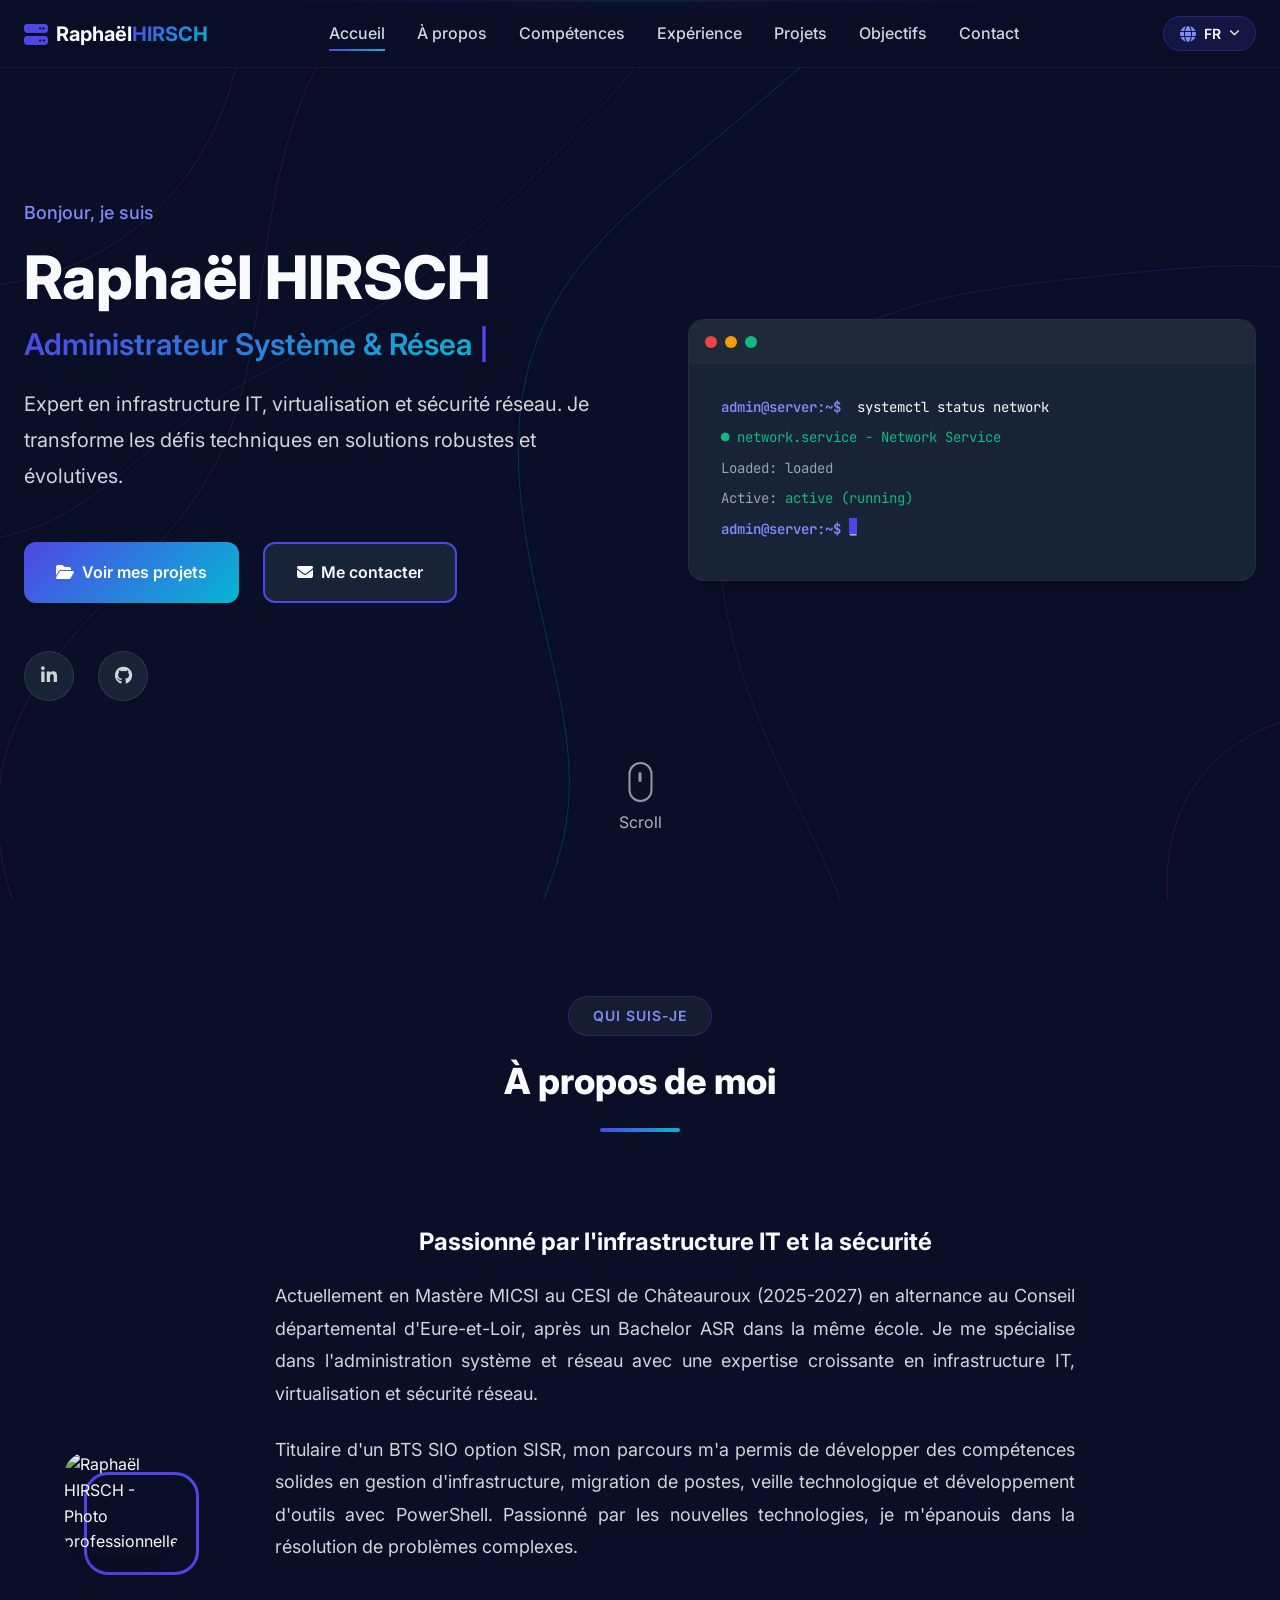
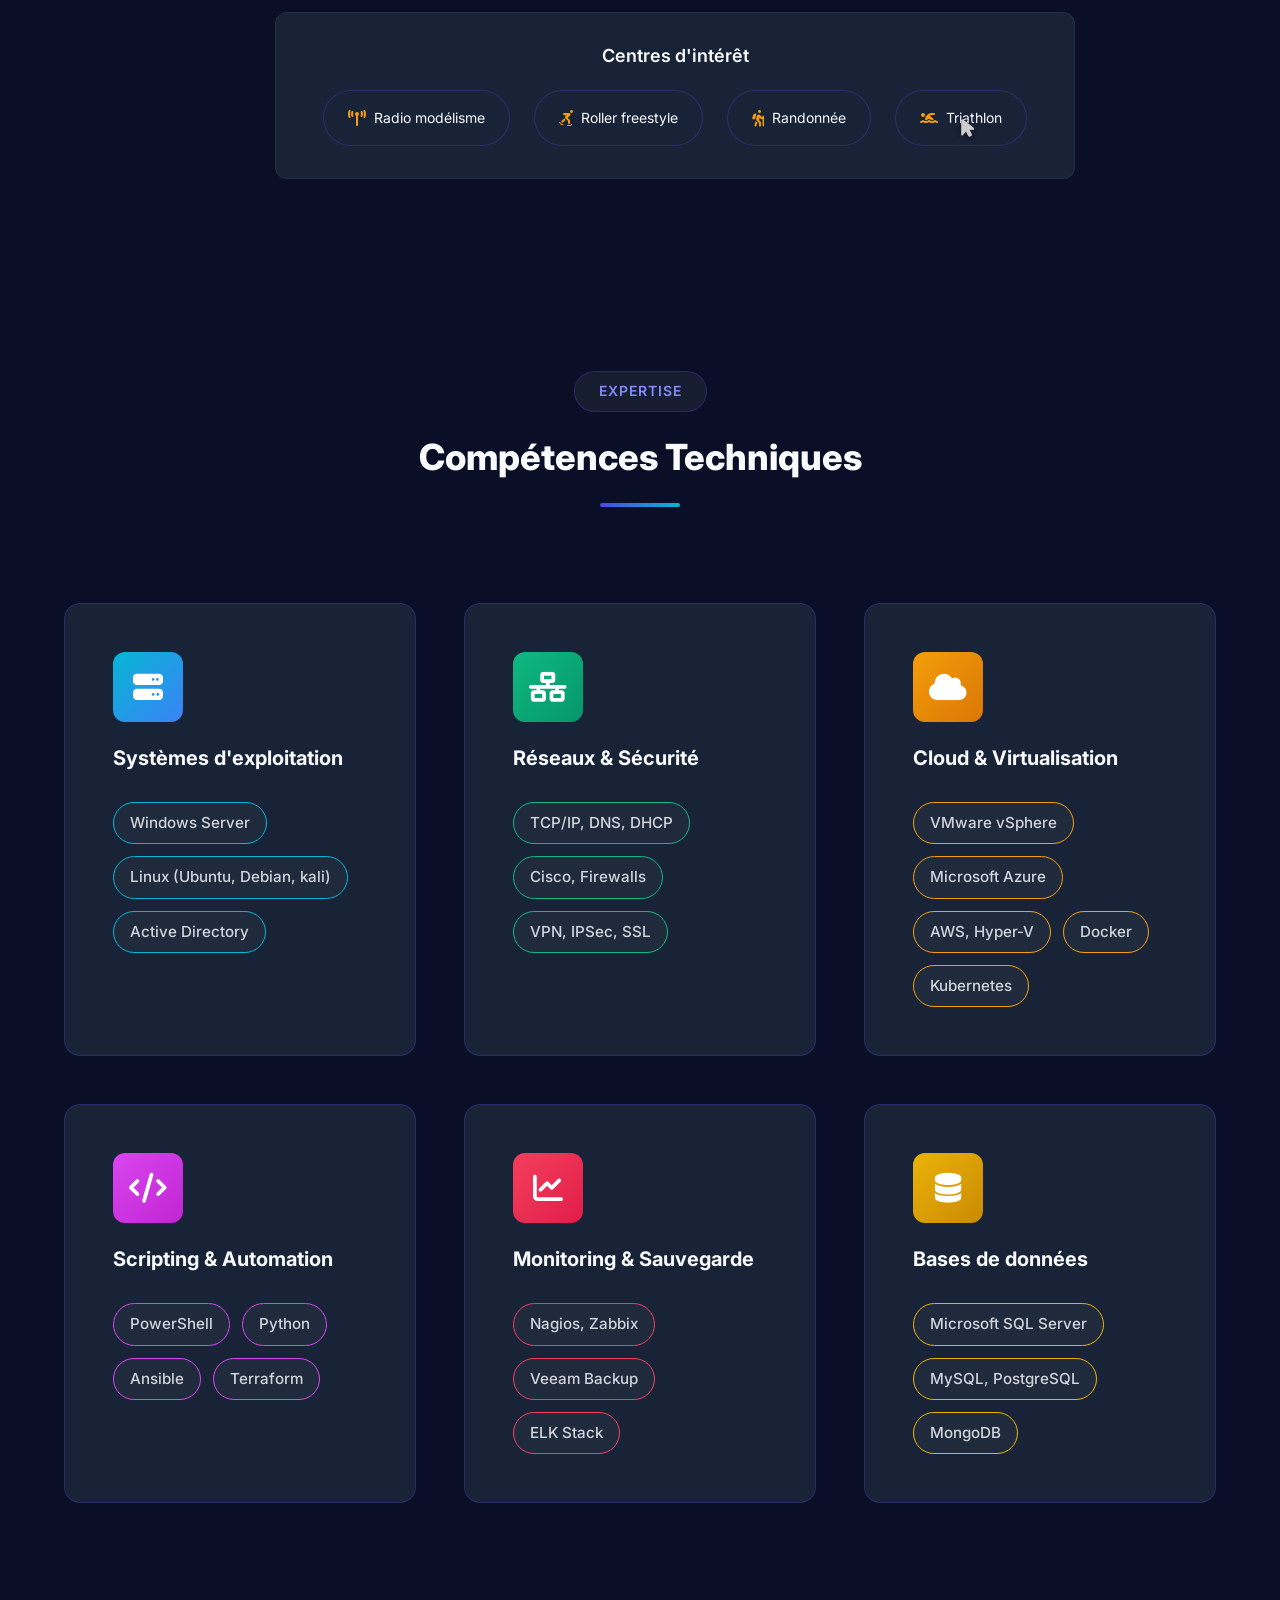
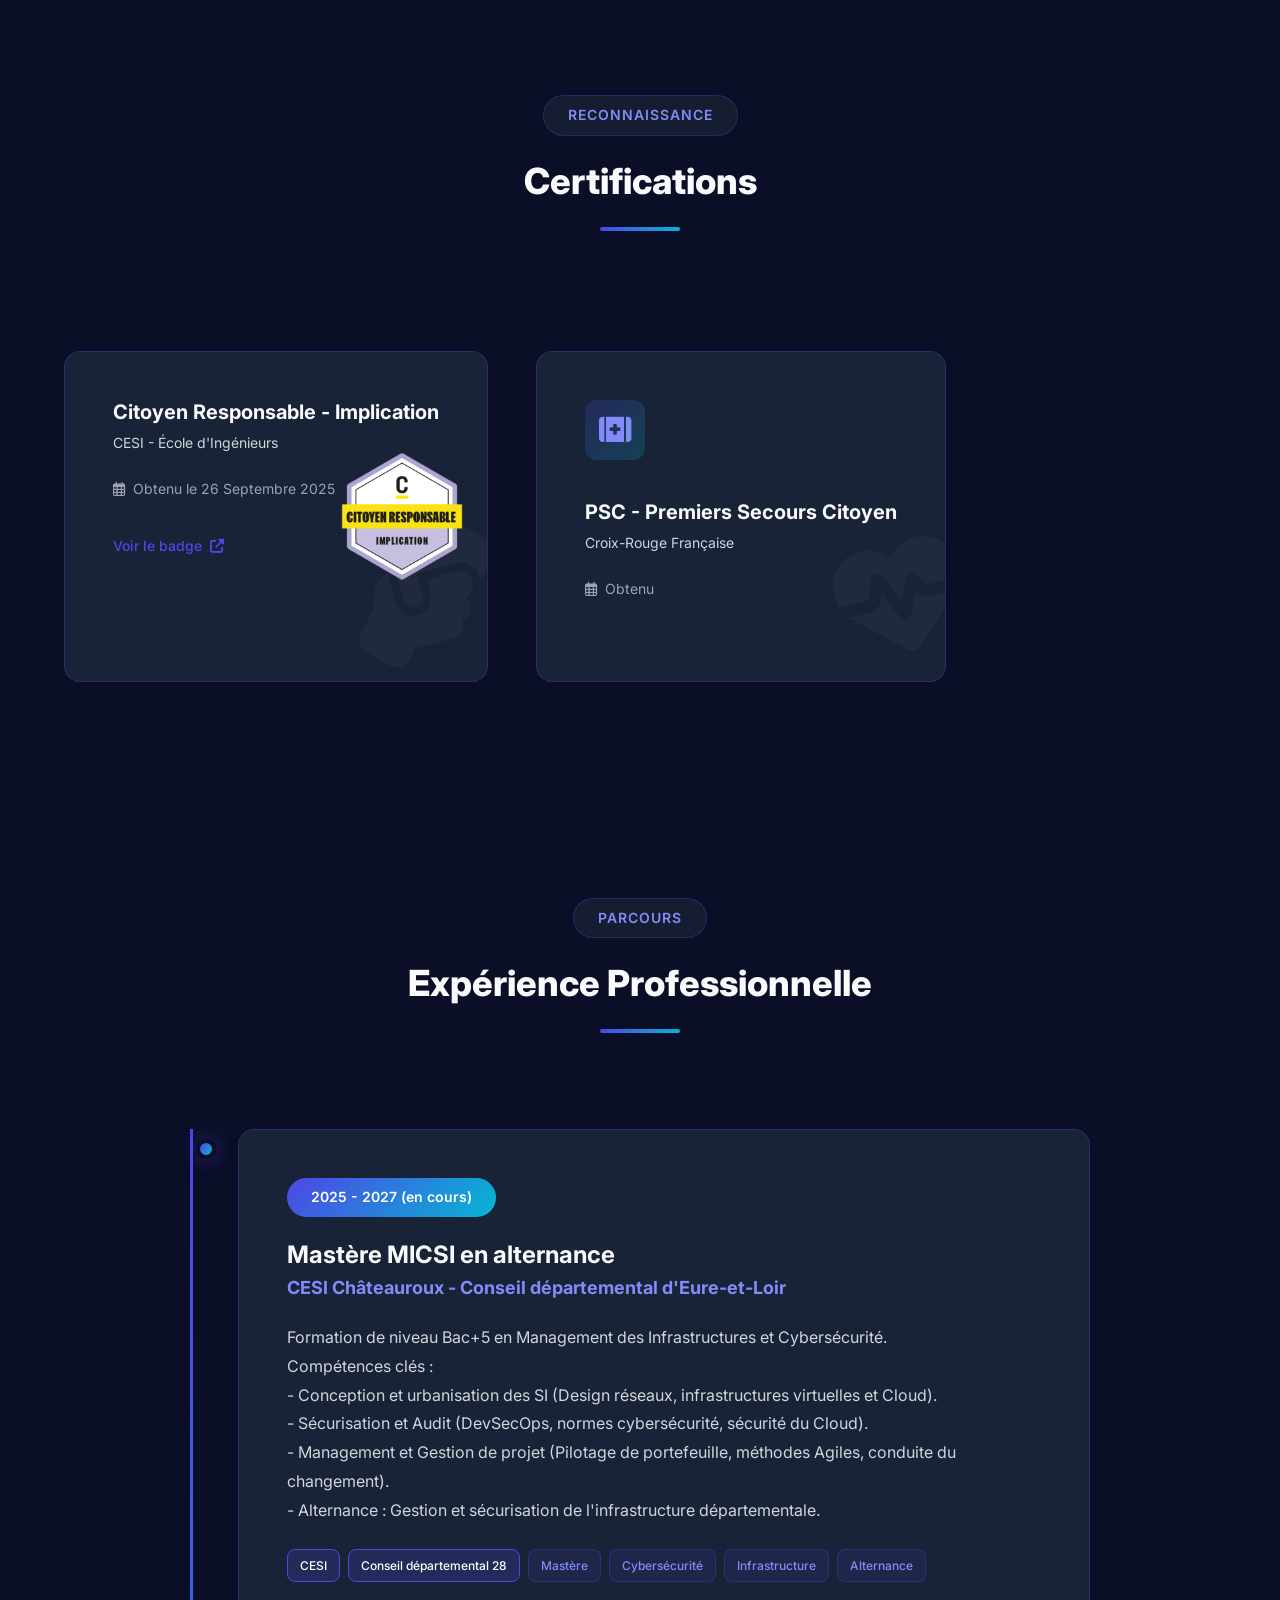
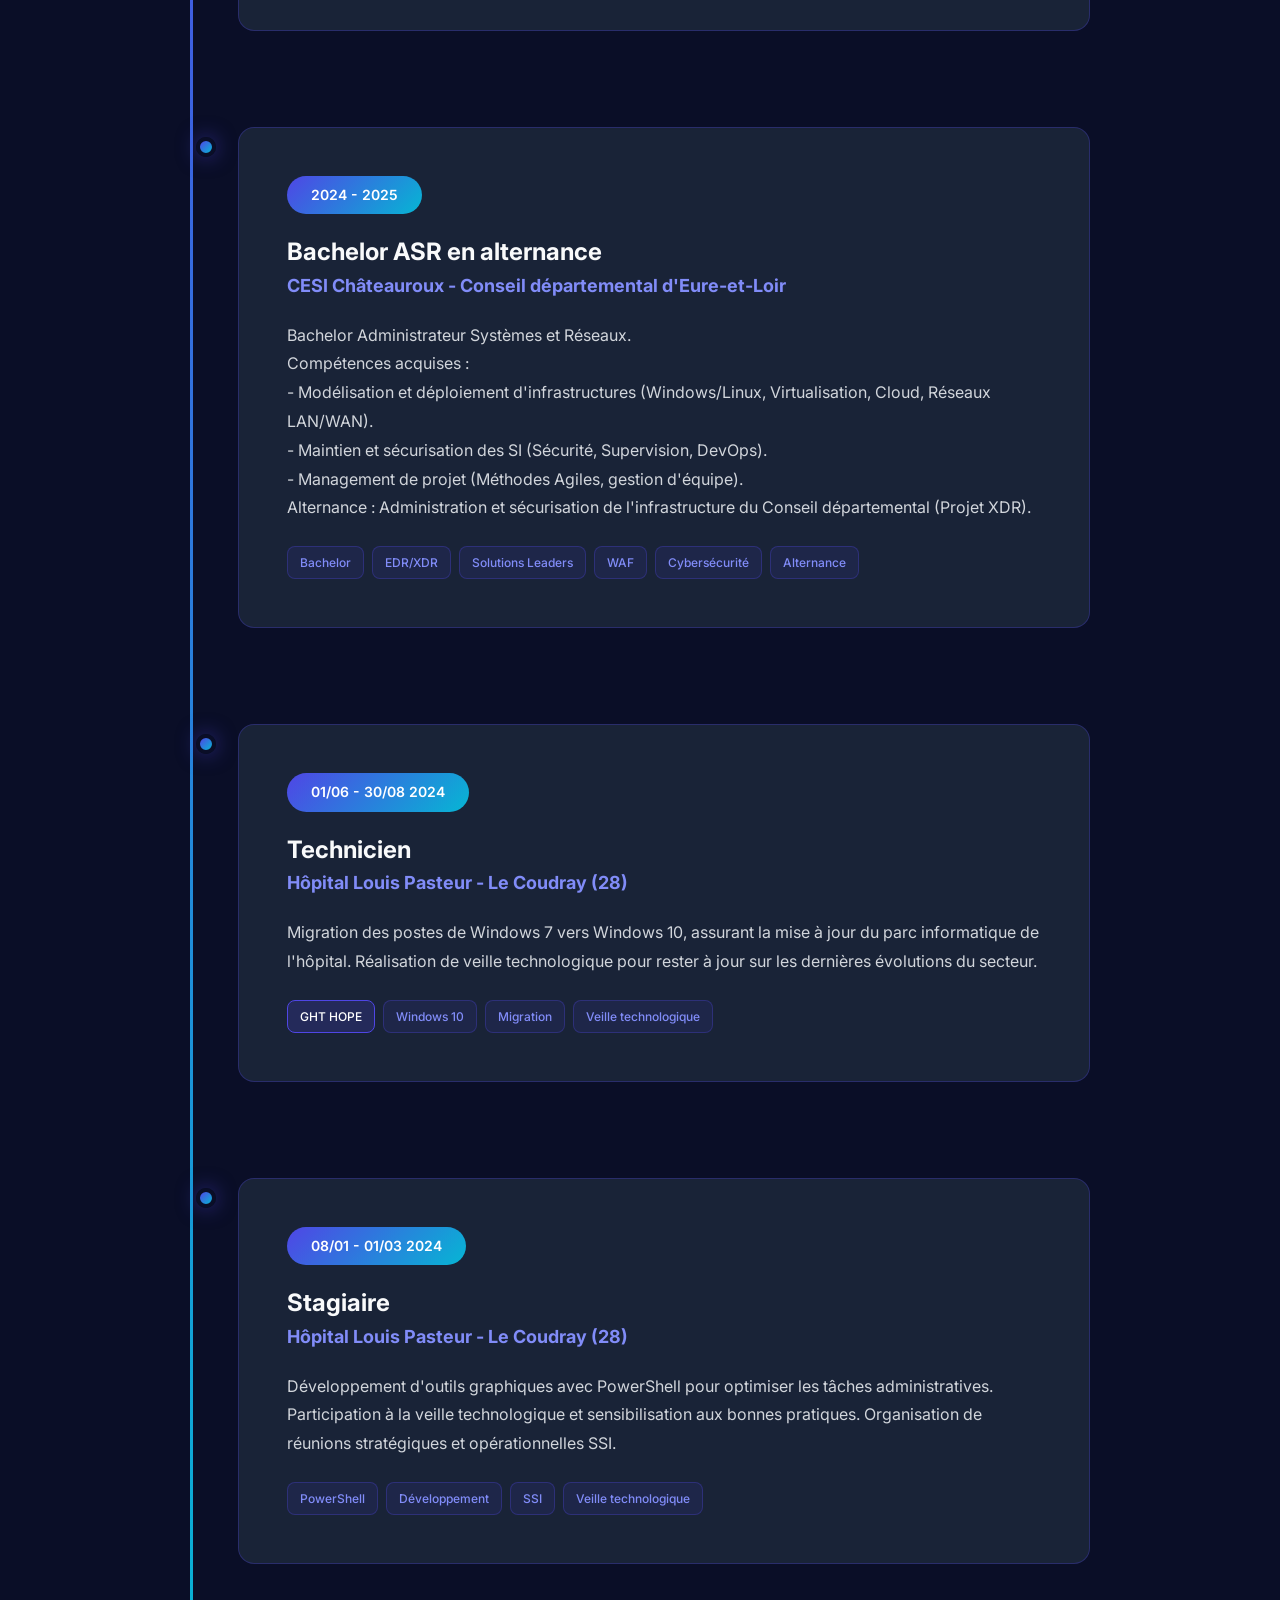
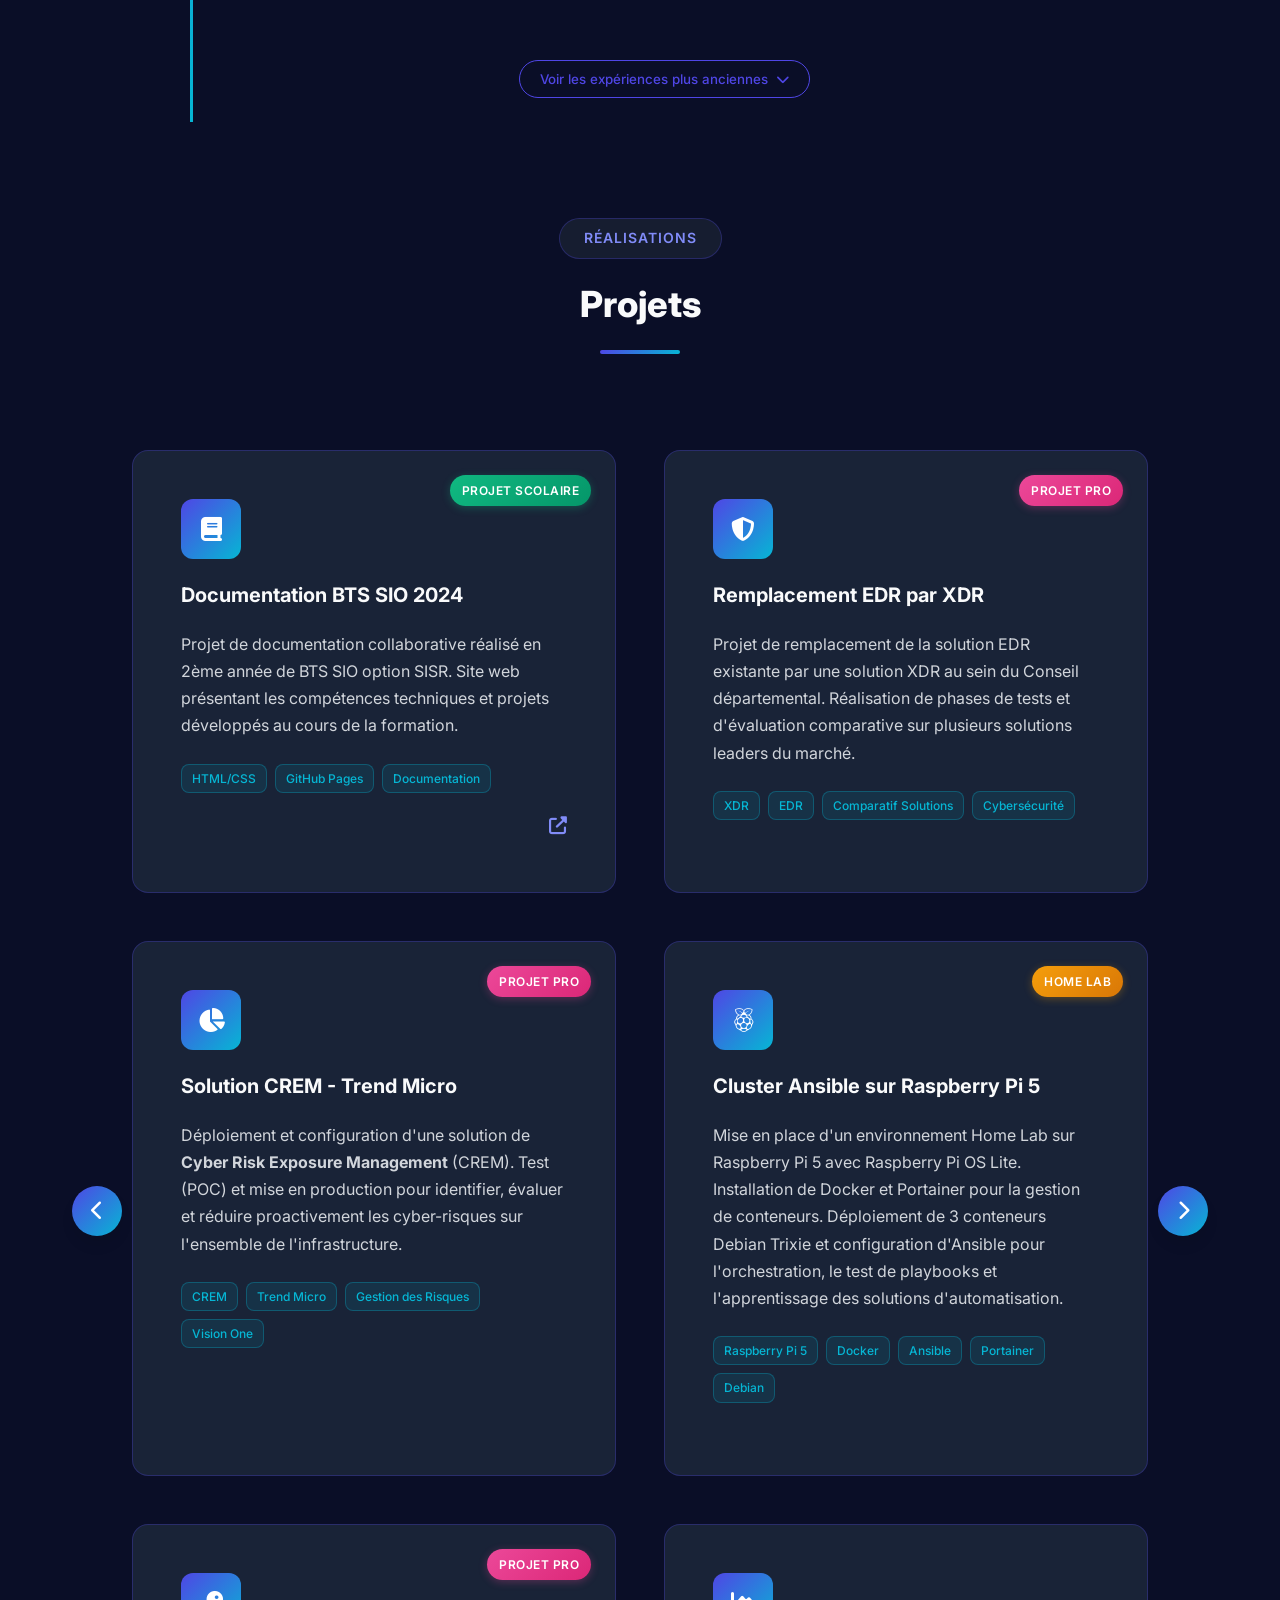
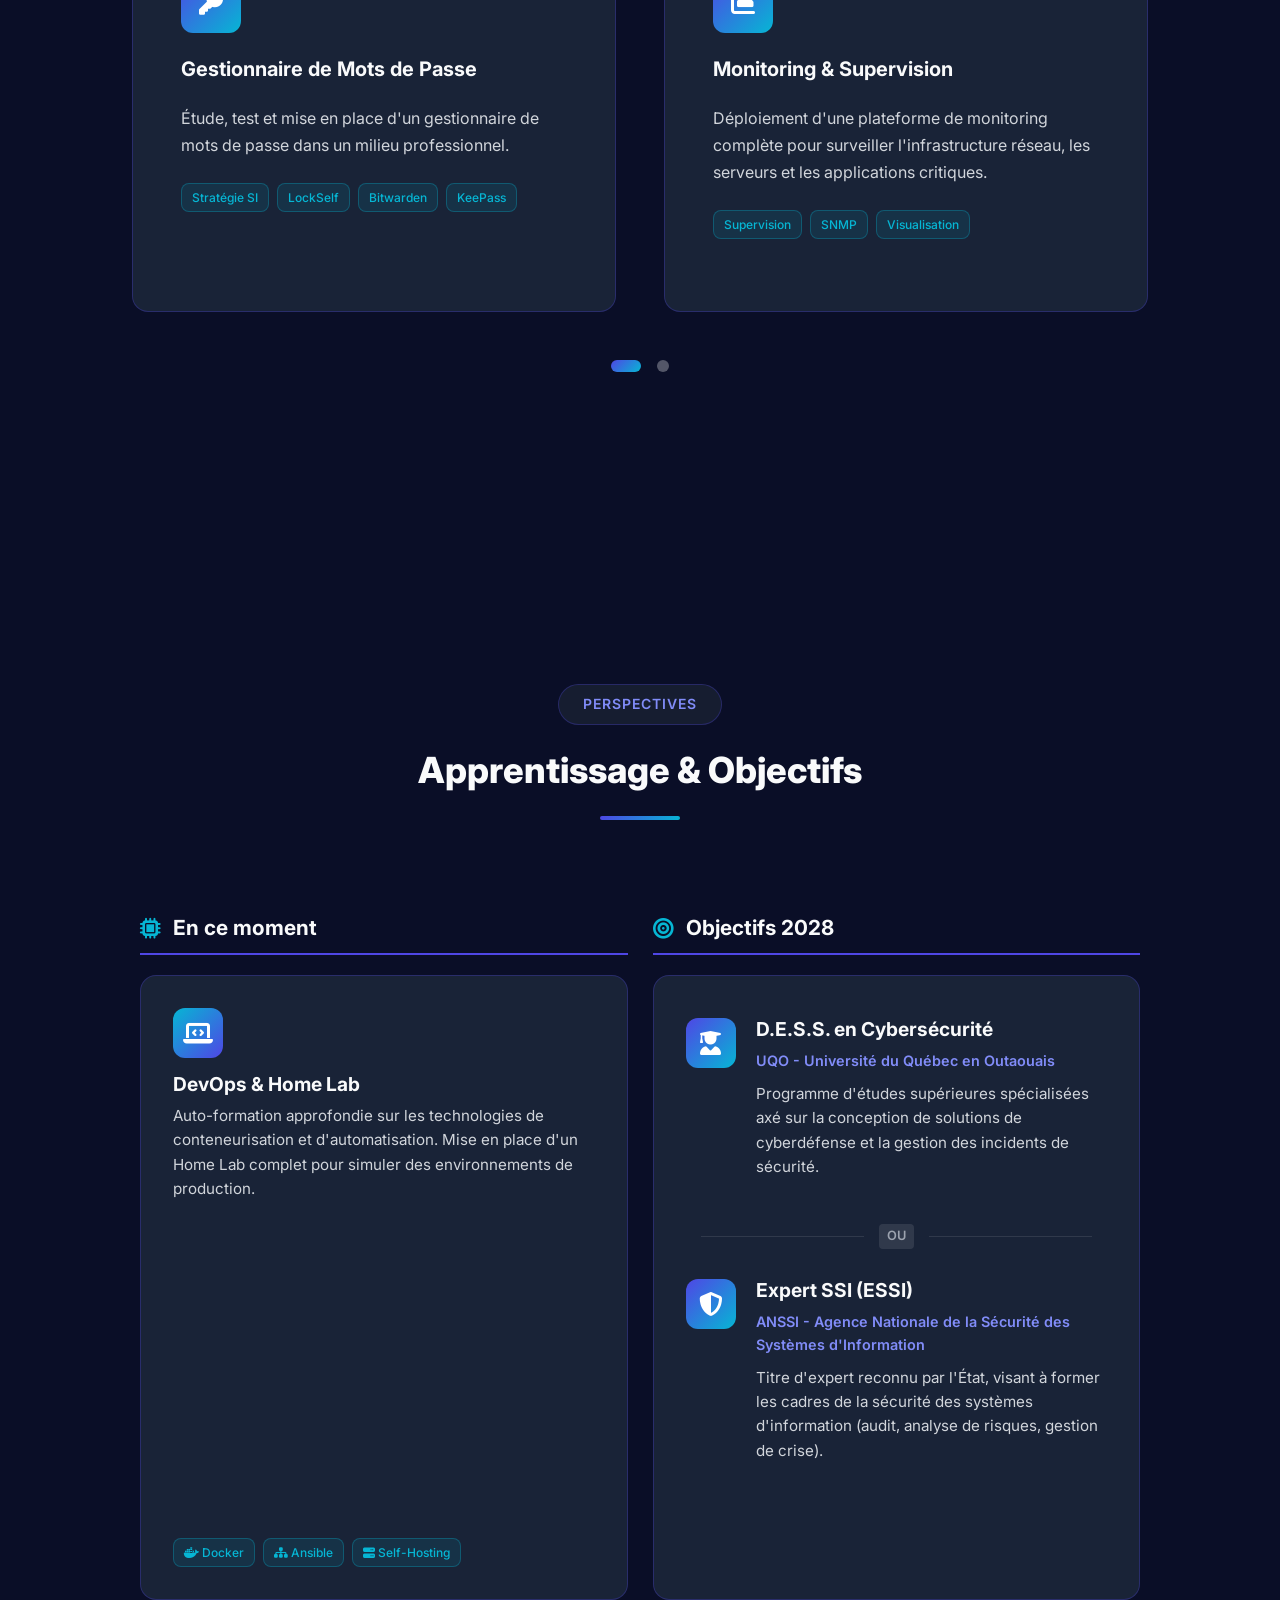
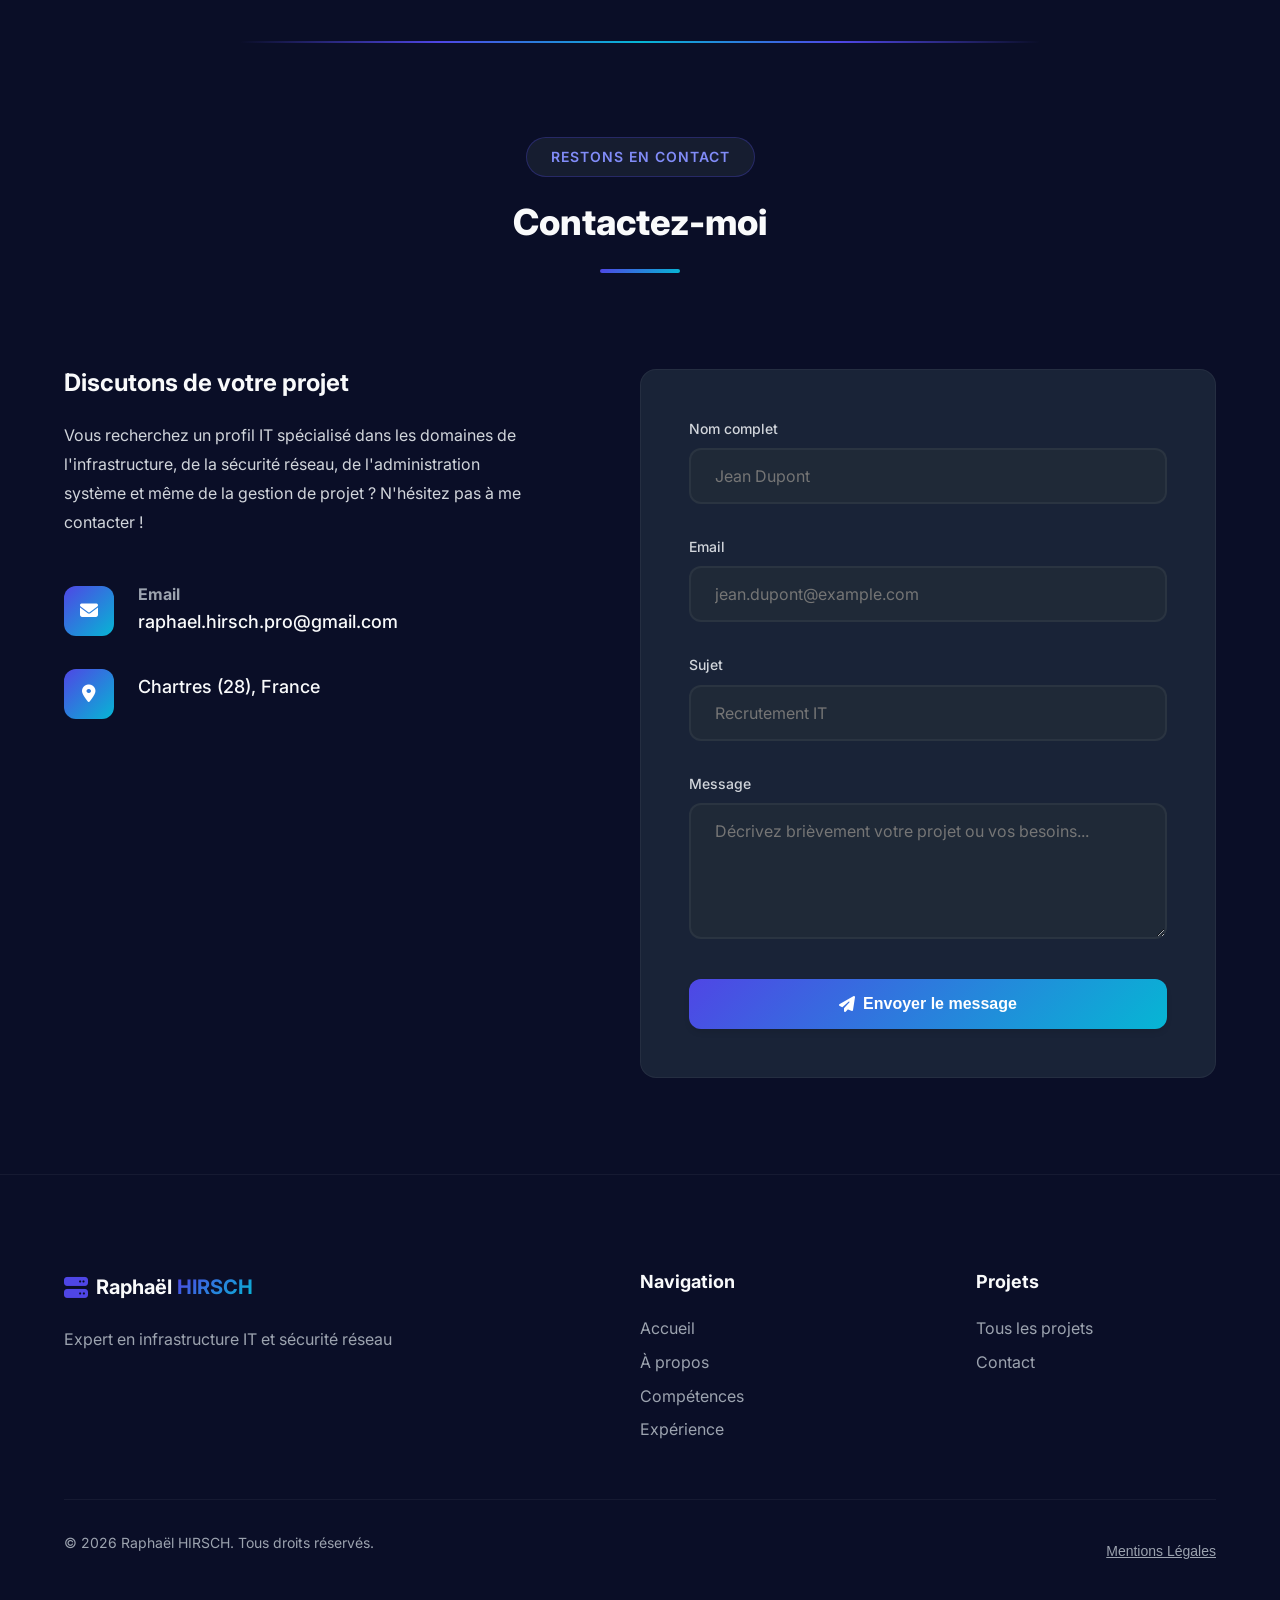
==== index.html @ fc3a9874 "update-projet" ====
<!DOCTYPE html>
<html lang="fr">

<head>
    <meta charset="UTF-8">
    <meta name="viewport" content="width=device-width, initial-scale=1.0">
    <meta name="description"
        content="Portfolio professionnel d'un administrateur système et réseau spécialisé en infrastructure IT, virtualisation et sécurité réseau">
    <meta name="keywords"
        content="administrateur système, réseau, infrastructure IT, DevOps, virtualisation, cybersécurité">
    <meta name="author" content="Raphaël HIRSCH">
    <meta name="google-site-verification" content="w7FwXsX5ZoLYuLtrRpvczfRKq1HlVfrvR0tiHA48o6A" />
    <title>Raphaël HIRSCH - Administrateur Système & Réseau</title>

    <!-- Favicons -->
    <link rel="icon" type="image/png" href="favicon.png">
    <link rel="apple-touch-icon" href="favicon.png">

    <!-- Theme Color -->
    <meta name="theme-color" content="#4F46E5">

    <!-- Canonical URL -->
    <link rel="canonical" href="https://portfolio.raphael-hirsch.fr/">

    <!-- Language Alternates -->
    <link rel="alternate" hreflang="fr" href="https://portfolio.raphael-hirsch.fr/">
    <link rel="alternate" hreflang="en" href="https://portfolio.raphael-hirsch.fr/">
    <link rel="alternate" hreflang="x-default" href="https://portfolio.raphael-hirsch.fr/">

    <!-- Open Graph / Facebook -->
    <meta property="og:type" content="website">
    <meta property="og:title" content="Raphaël HIRSCH - Administrateur Système & Réseau">
    <meta property="og:description"
        content="Expert en infrastructure IT, virtualisation et sécurité réseau. Portfolio professionnel.">
    <meta property="og:image" content="https://portfolio.raphael-hirsch.fr/favicon.png">

    <!-- Twitter -->
    <meta property="twitter:card" content="summary_large_image">
    <meta property="twitter:title" content="Raphaël HIRSCH - Administrateur Système & Réseau">
    <meta property="twitter:description" content="Expert en infrastructure IT, virtualisation et sécurité réseau.">
    <meta property="twitter:image" content="https://portfolio.raphael-hirsch.fr/favicon.png">

    <!-- Google Fonts -->
    <link rel="preconnect" href="https://fonts.googleapis.com">
    <link rel="preconnect" href="https://fonts.gstatic.com" crossorigin>
    <link
        href="https://fonts.googleapis.com/css2?family=Inter:wght@300;400;500;600;700;800&family=JetBrains+Mono:wght@400;500;600&display=swap"
        rel="stylesheet">

    <!-- Font Awesome for Icons -->
    <link rel="stylesheet" href="https://cdnjs.cloudflare.com/ajax/libs/font-awesome/6.5.1/css/all.min.css">

    <!-- Main Stylesheet -->
    <link rel="stylesheet" href="index.css">

    <!-- JSON-LD Structured Data -->
    <script type="application/ld+json">
    {
      "@context": "https://schema.org",
      "@type": "Person",
      "name": "Raphaël HIRSCH",
      "jobTitle": "Administrateur Système & Réseau",
      "image": "https://portfolio.raphael-hirsch.fr/favicon.png",
      "url": "https://montsekai.github.io/Portfolio",
      "sameAs": [
        "https://www.linkedin.com/in/raphaël-hirsch/",
        "https://github.com/MontSekai"
      ],
      "address": {
        "@type": "PostalAddress",
        "addressLocality": "Chartres",
        "addressCountry": "FR"
      },
      "knowsAbout": ["Infrastructure IT", "Virtualisation", "Cybersécurité", "Docker", "Ansible", "Windows Server", "Linux"]
    }
    </script>

    <!-- EmailJS will be loaded at the end of body for better performance -->
</head>

<body>
    <canvas id="bg-canvas"></canvas>
    <!-- Navigation -->
    <nav class="navbar" id="navbar">
        <div class="nav-container">
            <div class="nav-logo">
                <i class="fas fa-server"></i>
                <span>Raphaël<span class="accent-text">HIRSCH</span></span>
            </div>
            <ul class="nav-menu" id="navMenu">
                <li class="nav-item"><a href="#home" class="nav-link">Accueil</a></li>
                <li class="nav-item"><a href="#about" class="nav-link">À propos</a></li>
                <li class="nav-item"><a href="#skills" class="nav-link">Compétences</a></li>
                <li class="nav-item"><a href="#experience" class="nav-link">Expérience</a></li>
                <li class="nav-item"><a href="#projects" class="nav-link">Projets</a></li>
                <li class="nav-item"><a href="#goals" class="nav-link">Objectifs</a></li>
                <li class="nav-item"><a href="#contact" class="nav-link">Contact</a></li>
            </ul>
            <div class="lang-switcher" id="langSwitcher">
                <button class="lang-btn" id="langBtn" aria-label="Changer de langue">
                    <i class="fas fa-globe"></i>
                    <span class="lang-current">FR</span>
                    <i class="fas fa-chevron-down lang-arrow"></i>
                </button>
                <div class="lang-dropdown" id="langDropdown">
                    <button class="lang-option active" data-lang="fr">
                        <span class="lang-flag">🇫🇷</span>
                        <span>Français</span>
                    </button>
                    <button class="lang-option" data-lang="en">
                        <span class="lang-flag">🇬🇧</span>
                        <span>English</span>
                    </button>
                </div>
            </div>
            <button class="nav-toggle" id="navToggle" aria-label="Toggle navigation">
                <span class="hamburger"></span>
                <span class="hamburger"></span>
                <span class="hamburger"></span>
            </button>
        </div>
    </nav>

    <!-- Hero Section -->
    <section class="hero" id="home">

        <div class="hero-content">
            <div class="hero-text">
                <p class="hero-greeting">Bonjour, je suis</p>
                <h1 class="hero-title">Raphaël HIRSCH</h1>
                <h2 class="hero-subtitle">
                    <span class="typing-text" id="typingText">Administrateur Système & Réseau</span>
                    <span class="cursor">|</span>
                </h2>
                <p class="hero-description">
                    Expert en infrastructure IT, virtualisation et sécurité réseau.
                    Je transforme les défis techniques en solutions robustes et évolutives.
                </p>
                <div class="hero-cta">
                    <a href="#projects" class="btn btn-primary" id="btnProjects">
                        <i class="fas fa-folder-open"></i>
                        Voir mes projets
                    </a>
                    <a href="#contact" class="btn btn-secondary" id="btnContact">
                        <i class="fas fa-envelope"></i>
                        Me contacter
                    </a>
                </div>
                <div class="hero-social">
                    <a href="https://www.linkedin.com/in/raphaël-hirsch/" target="_blank" rel="noopener noreferrer"
                        class="social-link" aria-label="LinkedIn" id="socialLinkedin">
                        <i class="fab fa-linkedin-in"></i>
                    </a>
                    <a href="https://github.com/MontSekai" target="_blank" rel="noopener noreferrer" class="social-link"
                        aria-label="GitHub" id="socialGithub">
                        <i class="fab fa-github"></i>
                    </a>

                </div>
            </div>
            <div class="hero-image">
                <div class="image-container">
                    <div class="image-backdrop"></div>
                    <div class="terminal-window">
                        <div class="terminal-header">
                            <span class="terminal-dot dot-red"></span>
                            <span class="terminal-dot dot-yellow"></span>
                            <span class="terminal-dot dot-green"></span>
                        </div>
                        <div class="terminal-body">
                            <div class="terminal-line">
                                <span class="terminal-prompt">admin@server:~$</span>
                                <span class="terminal-command">systemctl status network</span>
                            </div>
                            <div class="terminal-line">
                                <span class="terminal-success">● network.service - Network Service</span>
                            </div>
                            <div class="terminal-line">
                                <span class="terminal-text"> Loaded: loaded</span>
                            </div>
                            <div class="terminal-line">
                                <span class="terminal-text"> Active: <span class="terminal-success">active
                                        (running)</span></span>
                            </div>
                            <div class="terminal-line">
                                <span class="terminal-prompt">admin@server:~$</span>
                                <span class="terminal-cursor">_</span>
                            </div>
                        </div>
                    </div>
                </div>
            </div>
        </div>
        <div class="scroll-indicator">
            <div class="mouse">
                <div class="wheel"></div>
            </div>
            <p>Scroll</p>
        </div>
    </section>

    <!-- About Section -->
    <section class="about" id="about">
        <div class="container">
            <div class="section-header">
                <span class="section-tag">Qui suis-je</span>
                <h2 class="section-title">À propos de moi</h2>
                <div class="section-line"></div>
            </div>
            <div class="about-content">
                <div class="about-image">
                    <div class="about-image-wrapper">
                        <img src="https://ui-avatars.com/api/?name=Raphaël+HIRSCH&size=1600&background=4F46E5&color=fff&bold=true"
                            alt="Raphaël HIRSCH - Photo professionnelle" class="profile-img">
                        <div class="about-image-border"></div>
                    </div>
                </div>
                <div class="about-text">
                    <h3 class="about-subtitle">Passionné par l'infrastructure IT et la sécurité</h3>
                    <p class="about-description">
                        Actuellement en Mastère MICSI au CESI de Châteauroux (2025-2027) en alternance
                        au Conseil départemental d'Eure-et-Loir, après un Bachelor ASR dans la même école.
                        Je me spécialise dans l'administration système et réseau avec une expertise croissante
                        en infrastructure IT, virtualisation et sécurité réseau.
                    </p>
                    <p class="about-description">
                        Titulaire d'un BTS SIO option SISR, mon parcours m'a permis de développer des compétences
                        solides en gestion d'infrastructure, migration de postes, veille technologique et
                        développement d'outils avec PowerShell. Passionné par les nouvelles technologies,
                        je m'épanouis dans la résolution de problèmes complexes.
                    </p>

                    <div class="about-interests">
                        <h4 class="interests-title">Centres d'intérêt</h4>
                        <div class="interests-grid">
                            <div class="interest-item has-tooltip" data-tooltip="Prise de vue par drone">
                                <i class="fas fa-broadcast-tower"></i>
                                <span>Radio modélisme</span>
                            </div>
                            <a href="https://chartres-roller.com/" target="_blank" rel="noopener noreferrer"
                                class="interest-item interest-link has-tooltip"
                                data-tooltip="11 ans de club&#10;Participation au championnat de France 2018">
                                <i class="fas fa-skating"></i>
                                <span>Roller freestyle</span>
                            </a>
                            <div class="interest-item has-tooltip" data-tooltip="Trek en haute montagne">
                                <i class="fas fa-hiking"></i>
                                <span>Randonnée</span>
                            </div>

                            <a href="https://www.ccmtri.fr/" target="_blank" rel="noopener noreferrer"
                                class="interest-item interest-link has-tooltip"
                                data-tooltip="Inscrit depuis 1 an en club">
                                <i class="fas fa-swimmer"></i>
                                <span>Triathlon</span>
                            </a>
                        </div>
                    </div>


                </div>
            </div>
        </div>
    </section>

    <!-- Skills Section -->
    <section class="skills" id="skills">
        <div class="container">
            <div class="section-header">
                <span class="section-tag">Expertise</span>
                <h2 class="section-title">Compétences Techniques</h2>
                <div class="section-line"></div>
            </div>
            <div class="skills-grid">
                <div class="skill-category cat-os">
                    <div class="skill-icon">
                        <i class="fas fa-server"></i>
                    </div>
                    <h3 class="skill-title">Systèmes d'exploitation & Virtualisation</h3>
                    <div class="skill-items">
                        <div class="skill-item">
                            <div class="skill-info">
                                <span class="skill-name">Windows Server</span>
                                <span class="skill-percent">95%</span>
                            </div>
                            <div class="skill-bar">
                                <div class="skill-progress" style="width: 95%"></div>
                            </div>
                        </div>
                        <div class="skill-item">
                            <div class="skill-info">
                                <span class="skill-name">Linux (Ubuntu, Debian, kali)</span>
                                <span class="skill-percent">90%</span>
                            </div>
                            <div class="skill-bar">
                                <div class="skill-progress" style="width: 90%"></div>
                            </div>
                        </div>
                        <div class="skill-item">
                            <div class="skill-info">
                                <span class="skill-name">Active Directory</span>
                                <span class="skill-percent">92%</span>
                            </div>
                            <div class="skill-bar">
                                <div class="skill-progress" style="width: 92%"></div>
                            </div>
                        </div>
                    </div>
                </div>

                <div class="skill-category cat-network">
                    <div class="skill-icon">
                        <i class="fas fa-network-wired"></i>
                    </div>
                    <h3 class="skill-title">Réseaux & Sécurité</h3>
                    <div class="skill-items">
                        <div class="skill-item">
                            <div class="skill-info">
                                <span class="skill-name">TCP/IP, DNS, DHCP</span>
                                <span class="skill-percent">95%</span>
                            </div>
                            <div class="skill-bar">
                                <div class="skill-progress" style="width: 95%"></div>
                            </div>
                        </div>
                        <div class="skill-item">
                            <div class="skill-info">
                                <span class="skill-name">Cisco, Firewalls</span>
                                <span class="skill-percent">85%</span>
                            </div>
                            <div class="skill-bar">
                                <div class="skill-progress" style="width: 85%"></div>
                            </div>
                        </div>
                        <div class="skill-item">
                            <div class="skill-info">
                                <span class="skill-name">VPN, IPSec, SSL</span>
                                <span class="skill-percent">88%</span>
                            </div>
                            <div class="skill-bar">
                                <div class="skill-progress" style="width: 88%"></div>
                            </div>
                        </div>
                    </div>
                </div>

                <div class="skill-category cat-cloud">
                    <div class="skill-icon">
                        <i class="fas fa-cloud"></i>
                    </div>
                    <h3 class="skill-title">Cloud & Virtualisation</h3>
                    <div class="skill-items">
                        <div class="skill-item">
                            <div class="skill-info">
                                <span class="skill-name">VMware vSphere</span>
                                <span class="skill-percent">90%</span>
                            </div>
                            <div class="skill-bar">
                                <div class="skill-progress" style="width: 90%"></div>
                            </div>
                        </div>
                        <div class="skill-item">
                            <div class="skill-info">
                                <span class="skill-name">Microsoft Azure</span>
                                <span class="skill-percent">82%</span>
                            </div>
                            <div class="skill-bar">
                                <div class="skill-progress" style="width: 82%"></div>
                            </div>
                        </div>
                        <div class="skill-item">
                            <div class="skill-info">
                                <span class="skill-name">AWS, Hyper-V</span>
                                <span class="skill-percent">50%</span>
                            </div>
                            <div class="skill-bar">
                                <div class="skill-progress" style="width: 50%"></div>
                            </div>
                        </div>
                        <div class="skill-item">
                            <div class="skill-info">
                                <span class="skill-name">Docker</span>
                                <span class="skill-percent">80%</span>
                            </div>
                            <div class="skill-bar">
                                <div class="skill-progress" style="width: 80%"></div>
                            </div>
                        </div>
                        <div class="skill-item">
                            <div class="skill-info">
                                <span class="skill-name">Kubernetes</span>
                                <span class="skill-percent">75%</span>
                            </div>
                            <div class="skill-bar">
                                <div class="skill-progress" style="width: 75%"></div>
                            </div>
                        </div>
                    </div>
                </div>

                <div class="skill-category cat-scripting">
                    <div class="skill-icon">
                        <i class="fas fa-code"></i>
                    </div>
                    <h3 class="skill-title">Scripting & Automation</h3>
                    <div class="skill-items">
                        <div class="skill-item">
                            <div class="skill-info">
                                <span class="skill-name">PowerShell</span>
                                <span class="skill-percent">92%</span>
                            </div>
                            <div class="skill-bar">
                                <div class="skill-progress" style="width: 92%"></div>
                            </div>
                        </div>
                        <div class="skill-item">
                            <div class="skill-info">
                                <span class="skill-name">Python</span>
                                <span class="skill-percent">85%</span>
                            </div>
                            <div class="skill-bar">
                                <div class="skill-progress" style="width: 85%"></div>
                            </div>
                        </div>
                        <div class="skill-item">
                            <div class="skill-info">
                                <span class="skill-name">Ansible</span>
                                <span class="skill-percent">75%</span>
                            </div>
                            <div class="skill-bar">
                                <div class="skill-progress" style="width: 75%"></div>
                            </div>
                        </div>
                        <div class="skill-item">
                            <div class="skill-info">
                                <span class="skill-name">Terraform</span>
                                <span class="skill-percent">70%</span>
                            </div>
                            <div class="skill-bar">
                                <div class="skill-progress" style="width: 70%"></div>
                            </div>
                        </div>
                    </div>
                </div>

                <div class="skill-category cat-monitoring">
                    <div class="skill-icon">
                        <i class="fas fa-chart-line"></i>
                    </div>
                    <h3 class="skill-title">Monitoring & Sauvegarde</h3>
                    <div class="skill-items">
                        <div class="skill-item">
                            <div class="skill-info">
                                <span class="skill-name">Nagios, Zabbix</span>
                                <span class="skill-percent">88%</span>
                            </div>
                            <div class="skill-bar">
                                <div class="skill-progress" style="width: 88%"></div>
                            </div>
                        </div>
                        <div class="skill-item">
                            <div class="skill-info">
                                <span class="skill-name">Veeam Backup</span>
                                <span class="skill-percent">90%</span>
                            </div>
                            <div class="skill-bar">
                                <div class="skill-progress" style="width: 90%"></div>
                            </div>
                        </div>
                        <div class="skill-item">
                            <div class="skill-info">
                                <span class="skill-name">ELK Stack</span>
                                <span class="skill-percent">75%</span>
                            </div>
                            <div class="skill-bar">
                                <div class="skill-progress" style="width: 75%"></div>
                            </div>
                        </div>
                    </div>
                </div>

                <div class="skill-category cat-db">
                    <div class="skill-icon">
                        <i class="fas fa-database"></i>
                    </div>
                    <h3 class="skill-title">Bases de données</h3>
                    <div class="skill-items">
                        <div class="skill-item">
                            <div class="skill-info">
                                <span class="skill-name">Microsoft SQL Server</span>
                                <span class="skill-percent">85%</span>
                            </div>
                            <div class="skill-bar">
                                <div class="skill-progress" style="width: 85%"></div>
                            </div>
                        </div>
                        <div class="skill-item">
                            <div class="skill-info">
                                <span class="skill-name">MySQL, PostgreSQL</span>
                                <span class="skill-percent">80%</span>
                            </div>
                            <div class="skill-bar">
                                <div class="skill-progress" style="width: 80%"></div>
                            </div>
                        </div>
                        <div class="skill-item">
                            <div class="skill-info">
                                <span class="skill-name">MongoDB</span>
                                <span class="skill-percent">70%</span>
                            </div>
                            <div class="skill-bar">
                                <div class="skill-progress" style="width: 70%"></div>
                            </div>
                        </div>
                    </div>
                </div>
            </div>
        </div>
    </section>

    <!-- Certifications Section -->
    <section class="certifications" id="certifications">
        <div class="container">
            <div class="section-header">
                <span class="section-tag">Reconnaissance</span>
                <h2 class="section-title">Certifications</h2>
                <div class="section-line"></div>
            </div>
            <div class="certifications-grid">
                <div class="certification-card" data-cert="citoyen"
                    onclick="window.open('https://openbadgefactory.com/obv3/credentials/5b8005d0b97b172252071c918ac6c232c7e5c33b', '_blank')">
                    <div class="cert-icon cert-badge-img">
                        <img src="badge-citoyen.png" alt="Badge Citoyen Responsable">
                    </div>
                    <div class="cert-content">
                        <h3 class="cert-title">Citoyen Responsable - Implication</h3>
                        <p class="cert-issuer">CESI - École d'Ingénieurs</p>
                        <p class="cert-date"><i class="far fa-calendar-alt"></i> Obtenu le 26 Septembre 2025</p>
                        <div class="cert-link">
                            <span>Voir le badge</span>
                            <i class="fas fa-external-link-alt"></i>
                        </div>
                    </div>
                    <div class="cert-bg-icon">
                        <i class="fas fa-hands-helping"></i>
                    </div>
                </div>

                <div class="certification-card" data-cert="psc1">
                    <div class="cert-icon">
                        <i class="fas fa-first-aid"></i>
                    </div>
                    <div class="cert-content">
                        <h3 class="cert-title">PSC - Premiers Secours Citoyen</h3>
                        <p class="cert-issuer">Croix-Rouge Française</p>
                        <p class="cert-date"><i class="far fa-calendar-alt"></i> Obtenu</p>
                    </div>
                    <div class="cert-bg-icon">
                        <i class="fas fa-heartbeat"></i>
                    </div>
                </div>
            </div>
        </div>
    </section>

    <!-- Experience Section -->
    <section class="experience" id="experience">
        <div class="container">
            <div class="section-header">
                <span class="section-tag">Parcours</span>
                <h2 class="section-title">Expérience Professionnelle</h2>
                <div class="section-line"></div>
            </div>
            <div class="timeline">
                <div class="timeline-item" data-exp="micsi">
                    <div class="timeline-dot"></div>
                    <div class="timeline-content">
                        <div class="timeline-date">2025 - 2027 (en cours)</div>
                        <h3 class="timeline-title">Mastère MICSI en alternance</h3>
                        <h4 class="timeline-company">CESI Châteauroux - Conseil départemental d'Eure-et-Loir</h4>
                        <p class="timeline-description">
                            Formation de niveau Bac+5 en Manager en Infrastructure et Cybersécurité des Systèmes
                            d'Information.
                            Alternance au sein du Conseil départemental d'Eure-et-Loir pour gérer et sécuriser
                            l'infrastructure informatique départementale.
                        </p>
                        <div class="timeline-tags">
                            <a href="https://www.cesi.fr/formation/manager-en-infrastructures-et-cybersecurite-des-si-2336504/"
                                class="tag tag-link" target="_blank" rel="noopener noreferrer">CESI</a>
                            <a href="https://eurelien.fr/" class="tag tag-link" target="_blank"
                                rel="noopener noreferrer">Conseil départemental 28</a>
                            <span class="tag">Mastère</span>
                            <span class="tag">Cybersécurité</span>
                            <span class="tag">Infrastructure</span>
                            <span class="tag">Alternance</span>
                        </div>
                    </div>
                </div>

                <div class="timeline-item" data-exp="bachelor">
                    <div class="timeline-dot"></div>
                    <div class="timeline-content">
                        <div class="timeline-date">2024 - 2025</div>
                        <h3 class="timeline-title">Bachelor ASR en alternance</h3>
                        <h4 class="timeline-company">CESI Châteauroux - Conseil départemental d'Eure-et-Loir</h4>
                        <p class="timeline-description">
                            Bachelor Administrateur Systèmes et Réseaux.
                            Compétences acquises :
                            - Modélisation et déploiement d'infrastructures (Windows/Linux, Virtualisation, Cloud,
                            Réseaux LAN/WAN).
                            - Maintien et sécurisation des SI (Sécurité, Supervision, DevOps).
                            - Management de projet (Méthodes Agiles, gestion d'équipe).
                            Alternance : Administration et sécurisation de l'infrastructure du Conseil départemental
                            (Projet XDR).
                        </p>
                        <div class="timeline-tags">
                            <span class="tag">Bachelor</span>
                            <span class="tag">EDR/XDR</span>
                            <span class="tag">Solutions Leaders</span>
                            <span class="tag">WAF</span>
                            <span class="tag">Cybersécurité</span>
                            <span class="tag">Alternance</span>
                        </div>
                    </div>
                </div>

                <div class="timeline-item" data-exp="tech-hopital">
                    <div class="timeline-dot"></div>
                    <div class="timeline-content">
                        <div class="timeline-date">01/06 - 30/08 2024</div>
                        <h3 class="timeline-title">Technicien</h3>
                        <h4 class="timeline-company">Hôpital Louis Pasteur - Le Coudray (28)</h4>
                        <p class="timeline-description">
                            Migration des postes de Windows 7 vers Windows 10, assurant la mise à jour
                            du parc informatique de l'hôpital. Réalisation de veille technologique pour
                            rester à jour sur les dernières évolutions du secteur.
                        </p>
                        <div class="timeline-tags">
                            <a href="https://www.ch-chartres.fr/" class="tag tag-link" target="_blank"
                                rel="noopener noreferrer">GHT HOPE</a>
                            <span class="tag">Windows 10</span>
                            <span class="tag">Migration</span>
                            <span class="tag">Veille technologique</span>
                        </div>
                    </div>
                </div>

                <div class="timeline-item" data-exp="stage-hopital">
                    <div class="timeline-dot"></div>
                    <div class="timeline-content">
                        <div class="timeline-date">08/01 - 01/03 2024</div>
                        <h3 class="timeline-title">Stagiaire</h3>
                        <h4 class="timeline-company">Hôpital Louis Pasteur - Le Coudray (28)</h4>
                        <p class="timeline-description">
                            Développement d'outils graphiques avec PowerShell pour optimiser les tâches
                            administratives. Participation à la veille technologique et sensibilisation
                            aux bonnes pratiques. Organisation de réunions stratégiques et opérationnelles SSI.
                        </p>
                        <div class="timeline-tags">
                            <span class="tag">PowerShell</span>
                            <span class="tag">Développement</span>
                            <span class="tag">SSI</span>
                            <span class="tag">Veille technologique</span>
                        </div>
                    </div>
                </div>

                <div class="timeline-dropdown-trigger">
                    <button id="btnShowOldExp" class="btn-text">
                        <span>Voir les expériences plus anciennes</span>
                        <i class="fas fa-chevron-down"></i>
                    </button>
                </div>

                <div id="oldExperienceContainer" class="timeline-hidden-content">
                    <div class="timeline-item" data-exp="misterflat">
                        <div class="timeline-dot"></div>
                        <div class="timeline-content">
                            <div class="timeline-date">30/05 - 23/06 2023</div>
                            <h3 class="timeline-title">Stagiaire</h3>
                            <h4 class="timeline-company">MisterFlat Informatique - Jouy (28)</h4>
                            <p class="timeline-description">
                                Dépannage d'appareils informatiques et analyse des logs système. Assistance
                                au dépannage d'entreprises professionnelles. Comparatif d'applications de
                                dépannage à distance et installation d'équipements réseau.
                            </p>
                            <div class="timeline-tags">
                                <span class="tag">Dépannage</span>
                                <span class="tag">Support technique</span>
                                <span class="tag">Réseau</span>
                                <span class="tag">Analyse de logs</span>
                            </div>
                        </div>
                    </div>

                    <div class="timeline-item" data-exp="xfiles">
                        <div class="timeline-dot"></div>
                        <div class="timeline-content">
                            <div class="timeline-date">2018</div>
                            <h3 class="timeline-title">Stagiaire (1 semaine)</h3>
                            <h4 class="timeline-company">X FILES COMPUTEUR - Chartres (28)</h4>
                            <p class="timeline-description">
                                Stage de découverte : installation de systèmes d'exploitation sur ordinateurs,
                                nettoyage de fichiers corrompus, et utilisation de composants de récupération
                                pour le montage de PC.
                            </p>
                            <div class="timeline-tags">
                                <span class="tag">Installation OS</span>
                                <span class="tag">Maintenance</span>
                                <span class="tag">Assemblage PC</span>
                            </div>
                        </div>
                    </div>
                </div>
            </div>
        </div>


        <!-- Projects Section -->
        <section class="projects" id="projects">
            <div class="container">
                <div class="section-header">
                    <span class="section-tag">Réalisations</span>
                    <h2 class="section-title">Projets</h2>
                    <div class="section-line"></div>
                </div>
                <div class="projects-carousel">
                    <button class="carousel-btn carousel-prev" id="projectsPrev" aria-label="Projets précédents">
                        <i class="fas fa-chevron-left"></i>
                    </button>
                    <button class="carousel-btn carousel-next" id="projectsNext" aria-label="Projets suivants">
                        <i class="fas fa-chevron-right"></i>
                    </button>

                    <div class="projects-wrapper">
                        <!-- Page 1 -->
                        <div class="projects-grid active" data-page="1">
                            <div class="project-card" data-project="doc-bts"
                                onclick="window.open('https://thibaultt28.github.io/Doc_2024_Chartres_SIO2/', '_blank')">
                                <span class="project-badge school-badge">Projet Scolaire</span>
                                <div class="project-icon">
                                    <i class="fas fa-book"></i>
                                </div>
                                <h3 class="project-title">Documentation BTS SIO 2024</h3>
                                <p class="project-description">
                                    Projet de documentation collaborative réalisé en 2ème année de BTS SIO option SISR.
                                    Site web présentant les compétences techniques et projets développés au cours de la
                                    formation.
                                </p>
                                <div class="project-tech">
                                    <span class="tech-badge">HTML/CSS</span>
                                    <span class="tech-badge">GitHub Pages</span>
                                    <span class="tech-badge">Documentation</span>
                                </div>
                                <div class="project-link">
                                    <i class="fas fa-external-link-alt"></i>
                                </div>
                            </div>

                            <div class="project-card" data-project="edr-xdr">
                                <span class="project-badge pro-badge">Projet Pro</span>
                                <div class="project-icon">
                                    <i class="fas fa-shield-alt"></i>
                                </div>
                                <h3 class="project-title">Remplacement EDR par XDR</h3>
                                <p class="project-description">
                                    Projet de remplacement de la solution EDR existante par une solution XDR au sein du
                                    Conseil départemental. Réalisation de phases de tests et d'évaluation comparative
                                    sur
                                    plusieurs solutions du marché (Vision One, CrowdStrike, Cortex).
                                </p>
                                <div class="project-tech">
                                    <span class="tech-badge">XDR</span>
                                    <span class="tech-badge">EDR</span>
                                    <span class="tech-badge">Comparatif Solutions</span>
                                    <span class="tech-badge">Cybersécurité</span>
                                </div>
                            </div>

                            <div class="project-card" data-project="trendmicro-crem">
                                <span class="project-badge pro-badge">Projet Pro</span>
                                <div class="project-icon">
                                    <i class="fas fa-chart-pie"></i>
                                </div>
                                <h3 class="project-title">Solution CREM - Trend Micro</h3>
                                <p class="project-description">
                                    Déploiement et configuration d'une solution de <strong>Cyber Risk Exposure
                                        Management</strong> (CREM).
                                    Test (POC) et mise en production pour identifier, évaluer et réduire proactivement
                                    les cyber-risques sur l'ensemble de l'infrastructure.
                                </p>
                                <div class="project-tech">
                                    <span class="tech-badge">CREM</span>
                                    <span class="tech-badge">Trend Micro</span>
                                    <span class="tech-badge">Gestion des Risques</span>
                                    <span class="tech-badge">Vision One</span>
                                </div>
                            </div>

                            <div class="project-card" data-project="rpi-ansible">
                                <span class="project-badge homelab-badge">Home Lab</span>
                                <div class="project-icon">
                                    <i class="fab fa-raspberry-pi"></i>
                                </div>
                                <h3 class="project-title">Cluster Ansible sur Raspberry Pi 5</h3>
                                <p class="project-description">
                                    Mise en place d'un environnement Home Lab sur Raspberry Pi 5 avec Raspberry Pi OS
                                    Lite.
                                    Installation de Docker et Portainer pour la gestion de conteneurs. Déploiement de 3
                                    conteneurs Debian Trixie et configuration d'Ansible.
                                </p>
                                <div class="project-tech">
                                    <span class="tech-badge">Raspberry Pi 5</span>
                                    <span class="tech-badge">Docker</span>
                                    <span class="tech-badge">Ansible</span>
                                    <span class="tech-badge">Portainer</span>
                                    <span class="tech-badge">Debian</span>
                                </div>
                            </div>

                            <div class="project-card" data-project="password-manager">
                                <span class="project-badge pro-badge">Étude</span>
                                <div class="project-icon">
                                    <i class="fas fa-key"></i>
                                </div>
                                <h3 class="project-title">Gestionnaire de Mots de Passe</h3>
                                <p class="project-description">
                                    Étude, test et mise en place d'un gestionnaire de mots de passe dans un milieu
                                    professionnel.
                                </p>
                                <div class="project-tech">
                                    <span class="tech-badge">Stratégie SI</span>
                                    <span class="tech-badge">LockSelf</span>
                                    <span class="tech-badge">Bitwarden</span>
                                    <span class="tech-badge">KeePass</span>
                                </div>
                            </div>

                            <div class="project-card" data-project="monitoring">
                                <div class="project-icon">
                                    <i class="fas fa-chart-area"></i>
                                </div>
                                <h3 class="project-title">Monitoring & Supervision</h3>
                                <p class="project-description">
                                    Déploiement d'une plateforme de monitoring complète avec Zabbix pour surveiller
                                    l'infrastructure réseau, les serveurs et les applications critiques.
                                </p>
                                <div class="project-tech">
                                    <span class="tech-badge">Supervision</span>
                                    <span class="tech-badge">SNMP</span>
                                    <span class="tech-badge">Visualisation</span>
                                </div>
                            </div>
                        </div>

                        <!-- Page 2 - À compléter -->
                        <!-- Page 2 - À compléter -->
                        <div class="projects-grid" data-page="2">
                            <!-- Project: RPi Ansible Lab -->
                            <div class="project-card" data-project="powershell">
                                <div class="project-icon">
                                    <i class="fas fa-robot"></i>
                                </div>
                                <h3 class="project-title">Automatisation PowerShell</h3>
                                <p class="project-description">
                                    Développement de scripts PowerShell pour automatiser la gestion des utilisateurs
                                    AD, le provisioning de VMs et les rapports de conformité.
                                </p>
                                <div class="project-tech">
                                    <span class="tech-badge">PowerShell</span>
                                    <span class="tech-badge">Active Directory</span>
                                    <span class="tech-badge">Task Scheduler</span>
                                </div>
                            </div>

                            <!-- Project: Portfolio -->
                            <div class="project-card" data-project="portfolio">
                                <span class="project-badge homelab-badge">Home Lab</span>
                                <div class="project-icon">
                                    <i class="fas fa-globe"></i>
                                </div>
                                <h3 class="project-title">Portfolio Personnel</h3>
                                <p class="project-description">
                                    Conception et développement de ce portfolio interactif pour présenter mes
                                    compétences et
                                    projets. Utilisation de HTML5, CSS3, JavaScript (ES6+), et intégration de Canvas
                                    pour
                                    l'animation d'arrière-plan.
                                </p>
                                <div class="project-tech">
                                    <span class="tech-badge">HTML/CSS/JS</span>
                                    <span class="tech-badge">Canvas API</span>
                                    <span class="tech-badge">Responsive</span>
                                    <span class="tech-badge">GitHub Pages</span>
                                </div>
                                <div class="project-link">
                                    <a href="https://github.com/MontSekai/Portfolio" target="_blank"
                                        style="color: inherit;"><i class="fab fa-github"></i></a>
                                </div>
                            </div>

                            <!-- Project: Unity Game -->
                            <div class="project-card" data-project="unity-game">
                                <span class="project-badge homelab-badge">Home Lab</span>
                                <div class="project-icon">
                                    <i class="fas fa-gamepad"></i>
                                </div>
                                <h3 class="project-title">Jeu Vidéo RPG - Unity & IA</h3>
                                <p class="project-description">
                                    Développement d'un RPG sur Unity assisté par l'IA Google Antigravity. Gestion
                                    complète
                                    backend : base de données SQL, authentification sécurisée et hébergement pour accès
                                    multijoueur. Collaboration avec un graphiste professionnel.
                                </p>
                                <div class="project-tech">
                                    <span class="tech-badge">Unity / C#</span>
                                    <span class="tech-badge">IA Antigravity</span>
                                    <span class="tech-badge">SQL / Auth</span>
                                    <span class="tech-badge">Multiplayer</span>
                                </div>
                                <div class="project-link">
                                    <i class="fas fa-code-branch"></i>
                                </div>
                            </div>

                            <!-- Les placeholder cards seront générées dynamiquement par JS -->
                        </div>
                    </div>

                    <div class="carousel-indicators">
                        <button class="indicator active" data-page="1" aria-label="Page 1"></button>
                        <button class="indicator" data-page="2" aria-label="Page 2"></button>
                    </div>
                </div>
            </div>
        </section>

    </section>

    <!-- Goals & Learning Section -->
    <section class="goals" id="goals">
        <div class="container">
            <div class="section-header">
                <span class="section-tag">Perspectives</span>
                <h2 class="section-title">Apprentissage & Objectifs</h2>
                <div class="section-line"></div>
            </div>
            <div class="goals-grid">
                <!-- Column 1: Current Focus -->
                <div class="goal-column">
                    <h3 class="goal-column-title"><i class="fas fa-microchip"></i> En ce moment</h3>
                    <div class="goal-card current-focus">
                        <div class="goal-icon">
                            <i class="fas fa-laptop-code"></i>
                        </div>
                        <div class="goal-content">
                            <h4 class="goal-title">DevOps & Home Lab</h4>
                            <p class="goal-description">
                                Auto-formation approfondie sur les technologies de conteneurisation et d'automatisation.
                                Mise en place d'un Home Lab complet pour simuler des environnements de production.
                            </p>
                            <div class="goal-tags">
                                <span class="tech-badge"><i class="fab fa-docker"></i> Docker</span>
                                <span class="tech-badge"><i class="fas fa-sitemap"></i> Ansible</span>
                                <span class="tech-badge"><i class="fas fa-server"></i> Self-Hosting</span>
                            </div>
                        </div>
                    </div>
                </div>

                <!-- Column 2: Future Goals (2028) -->
                <div class="goal-column">
                    <h3 class="goal-column-title" data-i18n="goal.future.title"><i class="fas fa-bullseye"></i>
                        Objectifs 2028</h3>
                    <div class="goal-card future-goal">
                        <!-- Option 1: UQO -->
                        <div class="goal-option">
                            <div class="goal-icon">
                                <i class="fas fa-user-graduate"></i>
                            </div>
                            <div class="goal-content">
                                <h4 class="goal-title" data-i18n="goal.uqo.title">D.E.S.S. en Cybersécurité</h4>
                                <p class="goal-org" data-i18n="goal.uqo.org">UQO - Université du Québec en Outaouais</p>
                                <p class="goal-description" data-i18n="goal.uqo.desc">
                                    Programme d'études supérieures spécialisées axé sur la conception de solutions de
                                    cyberdéfense et la gestion des incidents de sécurité.
                                </p>
                            </div>
                        </div>

                        <!-- Separator -->
                        <div class="goal-separator">
                            <span data-i18n="goal.separator">OU</span>
                        </div>

                        <!-- Option 2: ANSSI -->
                        <div class="goal-option">
                            <div class="goal-icon">
                                <i class="fas fa-shield-alt"></i>
                            </div>
                            <div class="goal-content">
                                <h4 class="goal-title" data-i18n="goal.essi.title">Expert SSI (ESSI)</h4>
                                <p class="goal-org" data-i18n="goal.essi.org">ANSSI - Agence Nationale de la Sécurité
                                    des Systèmes d'Information</p>
                                <p class="goal-description" data-i18n="goal.essi.desc">
                                    Titre d'expert reconnu par l'État, visant à former les cadres de la sécurité des
                                    systèmes d'information
                                    (audit, analyse de risques, gestion de crise).
                                </p>
                            </div>
                        </div>
                    </div>
                </div>
            </div>
        </div>
    </section>

    <!-- Contact Section -->
    <section class="contact" id="contact">
        <div class="container">
            <div class="section-header">
                <span class="section-tag">Restons en contact</span>
                <h2 class="section-title">Contactez-moi</h2>
                <div class="section-line"></div>
            </div>
            <div class="contact-content">
                <div class="contact-info">
                    <h3 class="contact-subtitle">Discutons de votre projet</h3>
                    <p class="contact-text">
                        Vous recherchez un profil IT spécialisé dans les domaines de l'infrastructure, de la sécurité
                        réseau, de l'administration système et même de la gestion de projet ? N'hésitez pas à me
                        contacter !
                    </p>
                    <div class="contact-details">
                        <div class="contact-item">
                            <div class="contact-icon">
                                <i class="fas fa-envelope"></i>
                            </div>
                            <div class="contact-text-info">
                                <h4>Email</h4>
                                <a href="mailto:raphael.hirsch.pro@gmail.com">raphael.hirsch.pro@gmail.com</a>
                            </div>
                        </div>

                        <div class="contact-item">
                            <div class="contact-icon">
                                <i class="fas fa-map-marker-alt"></i>
                            </div>
                            <div class="contact-text-info">
                                <h4>Localisation</h4>
                                <p>Chartres (28), France</p>
                            </div>
                        </div>
                    </div>
                    <!-- Social icons removed to avoid duplicates with badge -->

                    <!-- LinkedIn Badge -->
                    <div class="linkedin-badge-container">
                        <div class="badge-base LI-profile-badge" data-locale="fr_FR" data-size="medium"
                            data-theme="light" data-type="VERTICAL" data-vanity="raphaël-hirsch" data-version="v1"><a
                                class="badge-base__link LI-simple-link"
                                href="https://fr.linkedin.com/in/rapha%C3%ABl-hirsch?trk=profile-badge"></a></div>
                    </div>
                </div>
                <form class="contact-form" id="contactForm">
                    <div class="form-group">
                        <label for="formName" class="form-label">Nom complet</label>
                        <input type="text" id="formName" name="name" class="form-input" placeholder="Jean Dupont"
                            required>
                    </div>
                    <div class="form-group">
                        <label for="formEmail" class="form-label">Email</label>
                        <input type="email" id="formEmail" name="email" class="form-input"
                            placeholder="jean.dupont@example.com" required>
                    </div>
                    <div class="form-group">
                        <label for="formSubject" class="form-label">Sujet</label>
                        <input type="text" id="formSubject" name="subject" class="form-input"
                            placeholder="Recrutement IT" required>
                    </div>
                    <div class="form-group">
                        <label for="formMessage" class="form-label">Message</label>
                        <textarea id="formMessage" name="message" class="form-textarea" rows="5"
                            placeholder="Décrivez brièvement votre projet ou vos besoins..." required></textarea>
                    </div>
                    <button type="submit" class="btn btn-primary btn-submit" id="btnSubmit">
                        <i class="fas fa-paper-plane"></i>
                        Envoyer le message
                    </button>
                    <div class="form-status" id="formStatus"></div>
                </form>
            </div>
        </div>
    </section>

    <!-- Footer -->
    <footer class="footer">
        <div class="container">
            <div class="footer-content">
                <div class="footer-brand">
                    <div class="footer-logo">
                        <i class="fas fa-server"></i>
                        <span>Raphaël <span class="accent-text">HIRSCH</span></span>
                    </div>
                    <p class="footer-tagline">Expert en infrastructure IT et sécurité réseau</p>
                </div>
                <div class="footer-links">
                    <h4>Navigation</h4>
                    <ul>
                        <li><a href="#home">Accueil</a></li>
                        <li><a href="#about">À propos</a></li>
                        <li><a href="#skills">Compétences</a></li>
                        <li><a href="#experience">Expérience</a></li>
                    </ul>
                </div>
                <div class="footer-links">
                    <h4>Projets</h4>
                    <ul>
                        <li><a href="#projects">Tous les projets</a></li>
                        <li><a href="#contact">Contact</a></li>
                    </ul>
                </div>
            </div>
            <div class="footer-bottom">
                <p>&copy; 2026 Raphaël HIRSCH. Tous droits réservés.</p>
                <button id="openLegalBtn" class="legal-link">Mentions Légales</button>
            </div>
        </div>
    </footer>

    <!-- Back to Top Button -->
    <button class="back-to-top" id="backToTop" aria-label="Retour en haut">
        <i class="fas fa-chevron-up"></i>
    </button>

    <!-- EmailJS SDK - Loaded at end for performance -->
    <script src="https://cdn.jsdelivr.net/npm/@emailjs/browser@3/dist/email.min.js" defer></script>
    <script defer>
        // Initialize EmailJS after script loads
        window.addEventListener('DOMContentLoaded', function () {
            if (typeof emailjs !== 'undefined') {
                emailjs.init("yM4rcVCJFQML2IfCE");
            }
        });
    </script>

    <!-- Legal Mentions Modal -->
    <div id="legalModal" class="modal">
        <div class="modal-content">
            <span class="close-modal">&times;</span>
            <h2>Mentions Légales</h2>
            <div class="legal-text">
                <h3>1. Éditeur du site</h3>
                <p><strong>Raphaël HIRSCH</strong><br>
                    Chartres (28), France<br>
                    Contact : raphael.hirsch.pro@gmail.com</p>

                <h3>2. Hébergement</h3>
                <p>Ce site est hébergé par <strong>GitHub Pages</strong>.<br>
                    GitHub Inc.<br>
                    88 Colin P Kelly Jr St, San Francisco, CA 94107, United States.</p>

                <h3>3. Propriété intellectuelle</h3>
                <p>L'ensemble de ce site relève de la législation française et internationale sur le droit d'auteur et
                    la propriété intellectuelle. Tous les droits de reproduction sont réservés.</p>

                <h3>4. Données personnelles</h3>
                <p>Ce site n'utilise aucun cookie de traçage publicitaire. Les seules données collectées sont celles que
                    vous fournissez volontairement via le formulaire de contact. Ces données sont transmises directement
                    par email via le service EmailJS et ne sont pas conservées sur le serveur du site.</p>
            </div>
        </div>
    </div>

    <!-- LinkedIn Badge Script -->
    <script src="https://platform.linkedin.com/badges/js/profile.js" async defer type="text/javascript"></script>

    <!-- Main JavaScript -->
    <script src="translations.js"></script>
    <script src="script.js" defer></script>
</body>

</html>
---- index.css ----
/* ========================================
   CSS Variables & Design System
   ======================================== */
:root {
    /* Color Palette - Modern & Premium */
    --color-primary: #4F46E5;
    --color-primary-dark: #4338CA;
    --color-primary-light: #818CF8;
    --color-secondary: #06B6D4;
    --color-accent: #F59E0B;
    --color-success: #10B981;
    --color-error: #EF4444;

    /* Background Colors */
    --color-bg-primary: #0A0E27;
    --color-bg-secondary: #0A0E27;
    --color-bg-tertiary: #1F2937;
    --color-bg-card: rgba(31, 41, 55, 0.6);
    --color-bg-card-opaque: #192337;
    /* Solid color (based on rgba 31,41,55) */

    /* Text Colors */
    --color-text-primary: #F9FAFB;
    --color-text-secondary: #D1D5DB;
    --color-text-muted: #9CA3AF;

    /* Gradient Colors */
    --gradient-primary: linear-gradient(135deg, #667EEA 0%, #764BA2 100%);
    --gradient-secondary: linear-gradient(135deg, #F093FB 0%, #F5576C 100%);
    --gradient-accent: linear-gradient(135deg, #4F46E5 0%, #06B6D4 100%);
    --gradient-warm: linear-gradient(135deg, #FA709A 0%, #FEE140 100%);

    /* Typography */
    --font-primary: 'Inter', -apple-system, BlinkMacSystemFont, 'Segoe UI', sans-serif;
    --font-mono: 'JetBrains Mono', 'Courier New', monospace;

    /* Font Sizes */
    --font-size-xs: 0.75rem;
    --font-size-sm: 0.875rem;
    --font-size-base: 1rem;
    --font-size-lg: 1.125rem;
    --font-size-xl: 1.25rem;
    --font-size-2xl: 1.5rem;
    --font-size-3xl: 1.875rem;
    --font-size-4xl: 2.25rem;
    --font-size-5xl: 3rem;
    --font-size-6xl: 3.75rem;

    /* Spacing */
    --spacing-xs: 0.5rem;
    --spacing-sm: 1rem;
    --spacing-md: 1.5rem;
    --spacing-lg: 2rem;
    --spacing-xl: 3rem;
    --spacing-2xl: 4rem;
    --spacing-3xl: 6rem;

    /* Border Radius */
    --radius-sm: 0.375rem;
    --radius-md: 0.5rem;
    --radius-lg: 0.75rem;
    --radius-xl: 1rem;
    --radius-2xl: 1.5rem;
    --radius-full: 9999px;

    /* Shadows */
    --shadow-sm: 0 1px 2px 0 rgba(0, 0, 0, 0.05);
    --shadow-md: 0 4px 6px -1px rgba(0, 0, 0, 0.1);
    --shadow-lg: 0 10px 15px -3px rgba(0, 0, 0, 0.1);
    --shadow-xl: 0 20px 25px -5px rgba(0, 0, 0, 0.1);
    --shadow-glow: 0 0 40px rgba(79, 70, 229, 0.3);

    /* Transitions */
    --transition-fast: 0.15s ease-in-out;
    --transition-base: 0.3s ease-in-out;
    --transition-slow: 0.5s ease-in-out;

    /* Z-index */
    --z-dropdown: 1000;
    --z-sticky: 1020;
    --z-fixed: 1030;
    --z-modal: 1040;
    --z-tooltip: 1050;
}

/* ========================================
   Global Reset & Base Styles
   ======================================== */
* {
    margin: 0;
    padding: 0;
    box-sizing: border-box;
}

html {
    scroll-behavior: smooth;
    font-size: 16px;
    overflow-x: hidden;
    width: 100%;
}

body {
    font-family: var(--font-primary);
    background-color: var(--color-bg-primary);
    color: var(--color-text-primary);
    line-height: 1.6;
    overflow-x: hidden;
    width: 100%;
    -webkit-font-smoothing: antialiased;
    -moz-osx-font-smoothing: grayscale;
    position: relative;
}




::selection {
    background-color: var(--color-primary);
    color: white;
}

/* ========================================
   Typography
   ======================================== */
h1,
h2,
h3,
h4,
h5,
h6 {
    font-weight: 700;
    line-height: 1.2;
    margin-bottom: var(--spacing-sm);
}

h1 {
    font-size: var(--font-size-5xl);
}

h2 {
    font-size: var(--font-size-4xl);
}

#bg-canvas {
    position: fixed;
    top: 0;
    left: 0;
    width: 100%;
    height: 100%;
    z-index: 50;
    /* Overlay content for holographic effect */
    pointer-events: none;
    opacity: 1;
}

h3 {
    font-size: var(--font-size-3xl);
}

h4 {
    font-size: var(--font-size-2xl);
}

h5 {
    font-size: var(--font-size-xl);
}

h6 {
    font-size: var(--font-size-lg);
}

p {
    margin-bottom: var(--spacing-sm);
}

a {
    color: var(--color-primary-light);
    text-decoration: none;
    transition: color var(--transition-base);
}

a:hover {
    color: var(--color-primary);
}

/* ========================================
   Utility Classes
   ======================================== */
.container {
    max-width: 1200px;
    margin: 0 auto;
    padding: 0 var(--spacing-md);
}

.accent-text {
    background: var(--gradient-accent);
    -webkit-background-clip: text;
    -webkit-text-fill-color: transparent;
    background-clip: text;
}

/* ========================================
   Navigation Bar
   ======================================== */
.navbar {
    position: fixed;
    top: 0;
    left: 0;
    right: 0;
    z-index: 10000;
    /* Ensure navbar is above everything including demo cursor */
    background-color: rgba(10, 14, 39, 0.8);
    backdrop-filter: blur(20px);
    border-bottom: 1px solid rgba(255, 255, 255, 0.05);
    transition: all var(--transition-base);
}

.navbar.scrolled {
    background-color: rgba(10, 14, 39, 0.95);
    box-shadow: var(--shadow-lg);
}

.nav-container {
    max-width: 1400px;
    margin: 0 auto;
    padding: var(--spacing-sm) var(--spacing-md);
    display: flex;
    justify-content: space-between;
    align-items: center;
}

.nav-logo {
    display: flex;
    align-items: center;
    gap: var(--spacing-xs);
    font-size: var(--font-size-xl);
    font-weight: 700;
    color: var(--color-text-primary);
}

.nav-logo i {
    color: var(--color-primary);
    font-size: var(--font-size-2xl);
}

.nav-menu {
    display: flex;
    list-style: none;
    gap: var(--spacing-lg);
    align-items: center;
}

.nav-link {
    position: relative;
    color: var(--color-text-secondary);
    font-weight: 500;
    padding: var(--spacing-xs) 0;
    transition: color var(--transition-base);
}

.nav-link::after {
    content: '';
    position: absolute;
    bottom: 0;
    left: 0;
    width: 0;
    height: 2px;
    background: var(--gradient-accent);
    transition: width var(--transition-base);
}

.nav-link:hover {
    color: var(--color-text-primary);
}

.nav-link:hover::after,
.nav-link.active::after {
    width: 100%;
}

.nav-toggle {
    display: none;
    flex-direction: column;
    gap: 5px;
    background: transparent;
    border: none;
    cursor: pointer;
    padding: var(--spacing-xs);
}

.hamburger {
    width: 25px;
    height: 3px;
    background-color: var(--color-text-primary);
    border-radius: 3px;
    transition: all var(--transition-base);
}

/* ========================================
   Hero Section
   ======================================== */
.hero {
    position: relative;
    min-height: 100vh;
    display: flex;
    align-items: center;
    justify-content: center;
    padding: var(--spacing-3xl) var(--spacing-md);
}



.hero-content {
    position: relative;
    z-index: 60;
    /* Lift hero content above the canvas (z-index 50) */
    max-width: 1400px;
    width: 100%;
    display: grid;
    grid-template-columns: 1fr 1fr;
    gap: var(--spacing-3xl);
    align-items: center;
}

.hero-greeting {
    font-size: var(--font-size-lg);
    color: var(--color-primary-light);
    font-weight: 500;
    margin-bottom: var(--spacing-sm);
}

.hero-title {
    font-size: var(--font-size-6xl);
    font-weight: 800;
    margin-bottom: var(--spacing-sm);
    line-height: 1.1;
}

.hero-subtitle {
    font-size: var(--font-size-3xl);
    font-weight: 600;
    margin-bottom: var(--spacing-md);
    line-height: 1.2;
}

.typing-text {
    background: var(--gradient-accent);
    -webkit-background-clip: text;
    -webkit-text-fill-color: transparent;
    background-clip: text;
}

.cursor {
    animation: blink 1s infinite;
    color: var(--color-primary);
}

@keyframes blink {

    0%,
    50% {
        opacity: 1;
    }

    51%,
    100% {
        opacity: 0;
    }
}

.hero-description {
    font-size: var(--font-size-xl);
    color: var(--color-text-secondary);
    margin-bottom: var(--spacing-xl);
    line-height: 1.8;
}

.hero-cta {
    display: flex;
    gap: var(--spacing-md);
    margin-bottom: var(--spacing-xl);
}

.hero-social {
    display: flex;
    gap: var(--spacing-md);
}

.social-link {
    width: 50px;
    height: 50px;
    border-radius: 50%;
    background-color: var(--color-bg-card-opaque);

    border: 1px solid rgba(255, 255, 255, 0.1);
    display: flex;
    align-items: center;
    justify-content: center;
    color: var(--color-text-secondary);
    font-size: var(--font-size-lg);
    transition: all var(--transition-base);
}

.social-link:hover {
    background: var(--gradient-accent);
    color: white;
    transform: translateY(-5px);
    box-shadow: var(--shadow-glow);
}

.social-text span,
.social-icon.social-text span {
    font-weight: 800;
    font-size: 1.1rem;
    font-family: var(--font-primary);
    line-height: 1;
}

.hero-image {
    position: relative;
}

.terminal-window {
    background-color: var(--color-bg-card-opaque);
    border-radius: var(--radius-xl);
    overflow: hidden;
    box-shadow: var(--shadow-xl);
    border: 1px solid rgba(255, 255, 255, 0.05);
    position: relative;
    z-index: 60;
    animation: slideInRight 1s ease-out;
}

@keyframes slideInRight {
    from {
        opacity: 0;
        transform: translateX(50px);
    }

    to {
        opacity: 1;
        transform: translateX(0);
    }
}

.terminal-header {
    background-color: var(--color-bg-tertiary);
    padding: var(--spacing-sm);
    display: flex;
    gap: 8px;
}

.terminal-dot {
    width: 12px;
    height: 12px;
    border-radius: 50%;
}

.dot-red {
    background-color: #EF4444;
}

.dot-yellow {
    background-color: #F59E0B;
}

.dot-green {
    background-color: #10B981;
}

.terminal-body {
    padding: var(--spacing-lg);
    font-family: var(--font-mono);
    font-size: var(--font-size-sm);
}

.terminal-line {
    margin-bottom: var(--spacing-xs);
}

.terminal-prompt {
    color: var(--color-primary-light);
    font-weight: 600;
}

.terminal-command {
    color: var(--color-text-primary);
    margin-left: var(--spacing-xs);
}

.terminal-success {
    color: var(--color-success);
}

.terminal-text {
    color: var(--color-text-muted);
}

.terminal-cursor {
    display: inline-block;
    width: 8px;
    height: 16px;
    background-color: var(--color-primary);
    animation: blink 1s infinite;
}

.scroll-indicator {
    position: absolute;
    bottom: var(--spacing-xl);
    left: 50%;
    transform: translateX(-50%);
    display: flex;
    flex-direction: column;
    align-items: center;
    gap: var(--spacing-xs);
    opacity: 0.7;
    animation: bounce 2s infinite;
}

@keyframes bounce {

    0%,
    100% {
        transform: translateX(-50%) translateY(0);
    }

    50% {
        transform: translateX(-50%) translateY(-10px);
    }
}

.mouse {
    width: 24px;
    height: 40px;
    border: 2px solid var(--color-text-secondary);
    border-radius: 12px;
    display: flex;
    justify-content: center;
    padding-top: 8px;
}

.wheel {
    width: 3px;
    height: 10px;
    background-color: var(--color-text-secondary);
    border-radius: 2px;
    animation: scroll 1.5s infinite;
}

@keyframes scroll {
    0% {
        opacity: 1;
        transform: translateY(0);
    }

    100% {
        opacity: 0;
        transform: translateY(10px);
    }
}

/* ========================================
   Buttons
   ======================================== */
.btn {
    display: inline-flex;
    align-items: center;
    gap: var(--spacing-xs);
    padding: var(--spacing-sm) var(--spacing-lg);
    font-size: var(--font-size-base);
    font-weight: 600;
    border-radius: var(--radius-lg);
    border: none;
    cursor: pointer;
    transition: all var(--transition-base);
    text-decoration: none;
    position: relative;
    z-index: 60;
}

.btn-primary {
    background: var(--gradient-accent);
    color: white;
    box-shadow: var(--shadow-md);
}

.btn-primary:hover {
    transform: translateY(-3px);
    box-shadow: var(--shadow-glow);
}

.btn-secondary {
    background-color: var(--color-bg-card-opaque);
    color: var(--color-text-primary);
    border: 2px solid var(--color-primary);
}

.btn-secondary:hover {
    background-color: var(--color-primary);
    transform: translateY(-3px);
}

/* ========================================
   Section Styles
   ======================================== */
section {
    padding: var(--spacing-3xl) var(--spacing-md);
}

.section-header {
    text-align: center;
    margin-bottom: var(--spacing-3xl);
}

.section-tag {
    display: inline-block;
    padding: var(--spacing-xs) var(--spacing-md);
    background-color: var(--color-bg-card);
    border: 1px solid rgba(79, 70, 229, 0.3);
    border-radius: var(--radius-full);
    color: var(--color-primary-light);
    font-size: var(--font-size-sm);
    font-weight: 600;
    text-transform: uppercase;
    letter-spacing: 1px;
    margin-bottom: var(--spacing-md);
}

.section-title {
    font-size: var(--font-size-4xl);
    font-weight: 800;
    margin-bottom: var(--spacing-md);
}

.section-line {
    width: 80px;
    height: 4px;
    background: var(--gradient-accent);
    margin: 0 auto;
    border-radius: var(--radius-full);
}

/* ========================================
   About Section
   ======================================== */
.about {
    background-color: var(--color-bg-secondary);
}

.about-content {
    display: grid;
    grid-template-columns: 1fr minmax(auto, 800px) 1fr;
    gap: var(--spacing-3xl);
    align-items: center;
}

.about-image-wrapper {
    position: relative;
    width: 100%;
    max-width: 650px;
    margin-left: auto;
    margin-right: 0;
    grid-column: 1;
}

.profile-img {
    width: 100%;
    border-radius: var(--radius-2xl);
    box-shadow: var(--shadow-xl);
    position: relative;
    z-index: 2;
}

.about-image-border {
    position: absolute;
    top: 20px;
    left: 20px;
    right: -20px;
    bottom: -20px;
    border: 3px solid var(--color-primary);
    border-radius: var(--radius-2xl);
    z-index: 1;
}

.about-subtitle {
    font-size: var(--font-size-2xl);
    margin-bottom: var(--spacing-md);
    color: var(--color-text-primary);
}

.about-description {
    font-size: var(--font-size-lg);
    color: var(--color-text-secondary);
    margin-bottom: var(--spacing-md);
    line-height: 1.8;
    text-align: justify;
}

.about-text {
    text-align: center;
    grid-column: 2;
    /* Force text into center column */
}

.about-interests {
    margin-top: var(--spacing-xl);
    padding: var(--spacing-lg);
    background: var(--color-bg-card-opaque);
    border-radius: var(--radius-lg);
    border: 1px solid rgba(255, 255, 255, 0.05);
    position: relative;
    z-index: 60;
}

.interests-title {
    font-size: var(--font-size-lg);
    font-weight: 600;
    margin-bottom: var(--spacing-md);
    color: var(--color-text-primary);
    text-align: center;
}

.interests-grid {
    display: flex;
    flex-wrap: wrap;
    gap: var(--spacing-md);
    justify-content: center;
}

.interest-item {
    display: flex;
    align-items: center;
    gap: var(--spacing-xs);
    padding: var(--spacing-sm) var(--spacing-md);
    background: var(--color-bg-card-opaque);
    border-radius: var(--radius-full);
    border: 1px solid rgba(79, 70, 229, 0.3);
    transition: all var(--transition-base);
    font-size: var(--font-size-sm);
}

.interest-item i {
    color: var(--color-accent);
    font-size: var(--font-size-base);
}

.interest-item:hover {
    background: rgba(79, 70, 229, 0.3);
    border-color: var(--color-accent);
    transform: translateY(-2px);
}

.interest-item.interest-link {
    text-decoration: none;
    color: var(--color-text-primary);
}

/* Tooltip pour centres d'intérêt */
.interest-item.has-tooltip {
    position: relative;
    cursor: pointer;
}

.interest-item.has-tooltip::after {
    content: attr(data-tooltip);
    position: absolute;
    bottom: calc(100% + 20px);
    left: 50%;
    transform: translateX(-50%);
    background: var(--color-bg-card-opaque);
    border: 1px solid var(--color-primary);
    border-radius: var(--radius-md);
    padding: var(--spacing-sm) var(--spacing-md);
    font-size: var(--font-size-sm);
    color: var(--color-text-primary);
    white-space: pre-line;
    text-align: center;
    opacity: 0;
    visibility: hidden;
    transition: all 0.3s ease;
    z-index: 100;
    min-width: 200px;
    box-shadow: var(--shadow-lg);
    pointer-events: none;
}

.interest-item.has-tooltip::before {
    content: '';
    position: absolute;
    bottom: calc(100% + 4px);
    left: 50%;
    transform: translateX(-50%);
    border: 8px solid transparent;
    border-top-color: var(--color-primary);
    opacity: 0;
    visibility: hidden;
    transition: all 0.3s ease;
    z-index: 100;
}

.interest-item.has-tooltip:hover::after,
.interest-item.has-tooltip:hover::before,
.interest-item.demo-active::after,
.interest-item.demo-active::before {
    opacity: 1;
    visibility: visible;
}

/* Demo Cursor Styles */
.demo-cursor {
    position: absolute;
    width: 20px;
    height: 20px;
    background-image: url("data:image/svg+xml,%3Csvg xmlns='http://www.w3.org/2000/svg' viewBox='0 0 320 512'%3E%3Cpath fill='%23ffffff' d='M0 55.2V426c0 12.2 9.9 22 22 22 6.3 0 12.4-2.7 16.6-7.5L121.2 346l58.1 116.3c7.9 15.8 27.1 22.2 42.9 14.3l32.3-16.1c15.8-7.9 22.2-27.1 14.3-42.9L213.8 303h108.5c12.1 0 22-9.9 22-22 0-6.2-2.6-12.1-7.2-16.4l-292-224c-10.4-8-25.5-6.5-34 3.4C4.1 48.7 1.9 51.9 0 55.2z'/%3E%3Cpath fill='%23000000' opacity='0.2' d='M0 55.2V426c0 12.2 9.9 22 22 22 6.3 0 12.4-2.7 16.6-7.5L121.2 346l58.1 116.3c7.9 15.8 27.1 22.2 42.9 14.3l32.3-16.1c15.8-7.9 22.2-27.1 14.3-42.9L213.8 303h108.5c12.1 0 22-9.9 22-22 0-6.2-2.6-12.1-7.2-16.4l-292-224c-10.4-8-25.5-6.5-34 3.4C4.1 48.7 1.9 51.9 0 55.2z'/%3E%3C/svg%3E");
    background-size: contain;
    background-repeat: no-repeat;
    z-index: 9500;
    /* Below navbar (10000) */
    pointer-events: none;
    transition: left 0.6s cubic-bezier(0.22, 0.61, 0.36, 1), top 0.6s cubic-bezier(0.22, 0.61, 0.36, 1), opacity 0.3s ease;
    filter: drop-shadow(0 2px 4px rgba(0, 0, 0, 0.5));
}

/* ========================================
   Skills Section
   ======================================== */
.skills {
    background-color: var(--color-bg-primary);
}

.skills-grid {
    display: grid;
    grid-template-columns: repeat(auto-fit, minmax(350px, 1fr));
    gap: var(--spacing-xl);
}

.skill-category {
    background-color: var(--color-bg-card-opaque);

    padding: var(--spacing-xl);
    border-radius: var(--radius-xl);
    border: 1px solid rgba(79, 70, 229, 0.3);
    transition: all var(--transition-base);
    position: relative;
    z-index: 60;
}

/* .skill-category:hover removed as per user request */

/* Skill Categories Colors */
.cat-os {
    --skill-accent: #06b6d4;
    --skill-gradient: linear-gradient(135deg, #06b6d4 0%, #3b82f6 100%);
}

.cat-network {
    --skill-accent: #10b981;
    --skill-gradient: linear-gradient(135deg, #10b981 0%, #059669 100%);
}

.cat-cloud {
    --skill-accent: #f59e0b;
    --skill-gradient: linear-gradient(135deg, #f59e0b 0%, #d97706 100%);
}

.cat-scripting {
    --skill-accent: #d946ef;
    --skill-gradient: linear-gradient(135deg, #d946ef 0%, #c026d3 100%);
}

.cat-monitoring {
    --skill-accent: #f43f5e;
    --skill-gradient: linear-gradient(135deg, #f43f5e 0%, #e11d48 100%);
}

.cat-db {
    --skill-accent: #eab308;
    --skill-gradient: linear-gradient(135deg, #eab308 0%, #ca8a04 100%);
}

.skill-icon {
    width: 70px;
    height: 70px;
    background: var(--skill-gradient, var(--gradient-accent));
    border-radius: var(--radius-lg);
    display: flex;
    align-items: center;
    justify-content: center;
    font-size: var(--font-size-3xl);
    color: white;
    margin-bottom: var(--spacing-md);
}

.skill-title {
    font-size: var(--font-size-xl);
    margin-bottom: var(--spacing-lg);
    color: var(--color-text-primary);
}

.skill-items {
    display: flex;
    flex-wrap: wrap;
    gap: 12px;
}

.skill-item {
    background: rgba(255, 255, 255, 0.03);
    border: 1px solid var(--skill-accent, rgba(255, 255, 255, 0.05));
    padding: 8px 16px;
    border-radius: var(--radius-full);
    transition: all var(--transition-base);
}

/* .skill-item:hover removed */

.skill-item:hover .skill-name {
    color: white;
}

.skill-info {
    display: flex;
    align-items: center;
    justify-content: center;
    margin-bottom: 0;
}

.skill-name {
    font-size: 0.95rem;
    font-weight: 500;
    color: var(--color-text-secondary);
    transition: color var(--transition-base);
}

.skill-percent {
    display: none;
}

.skill-bar {
    display: none;
}

.skill-progress {
    height: 100%;
    background: var(--skill-gradient, var(--gradient-accent));
    border-radius: var(--radius-full);
    transition: width 1s ease-out;
    animation: progressLoad 1.5s ease-out;
}

@keyframes progressLoad {
    from {
        width: 0;
    }
}

/* ========================================
   Certifications Section
   ======================================== */
.certifications {
    background-color: var(--color-bg-secondary);
}

.certifications-grid {
    display: flex;
    gap: var(--spacing-xl);
    overflow-x: auto;
    scroll-snap-type: x mandatory;
    scroll-behavior: smooth;
    padding: var(--spacing-md) 0;
    -webkit-overflow-scrolling: touch;
}

.certifications-grid::-webkit-scrollbar {
    height: 8px;
}

.certifications-grid::-webkit-scrollbar-track {
    background: rgba(255, 255, 255, 0.05);
    border-radius: var(--radius-full);
}

.certifications-grid::-webkit-scrollbar-thumb {
    background: var(--color-primary);
    border-radius: var(--radius-full);
}

.certification-card {
    background: var(--color-bg-card-opaque);
    z-index: 60;
    /* Ensure card sits above animation */
    border: 1px solid rgba(79, 70, 229, 0.3);
    border-radius: var(--radius-xl);
    padding: var(--spacing-xl);
    position: relative;
    overflow: hidden;
    cursor: default;
    /* Default cursor for non-clickable */
    transition: all var(--transition-base);
    display: flex;
    flex-direction: column;
    gap: var(--spacing-md);
    backdrop-filter: blur(10px);
    min-width: 400px;
    flex-shrink: 0;
    scroll-snap-align: start;
}

.certification-card[onclick] {
    cursor: pointer;
}

.certification-card[onclick]:hover {
    transform: translateY(-5px);
    border-color: var(--color-primary);
    box-shadow: 0 10px 30px rgba(79, 70, 229, 0.2);
}

/* Base hover removed for non-clickable */

.cert-icon {
    width: 60px;
    height: 60px;
    background: linear-gradient(135deg, rgba(79, 70, 229, 0.2), rgba(6, 182, 212, 0.2));
    border-radius: var(--radius-lg);
    display: flex;
    align-items: center;
    justify-content: center;
    font-size: 1.8rem;
    color: var(--color-primary-light);
    margin-bottom: var(--spacing-sm);
}

.cert-badge-img {
    position: absolute;
    right: 20px;
    top: 50%;
    transform: translateY(-50%);
    width: 130px;
    height: 130px;
    background: transparent;
    border-radius: 0;
    margin-bottom: 0;
    z-index: 5;
}

.cert-badge-img img {
    width: 100%;
    height: 100%;
    object-fit: contain;
    transition: all 0.3s ease;
}

.certification-card:hover .cert-badge-img img {
    opacity: 1;
    transform: scale(1.05);
    transition: all 0.3s ease;
}

.cert-content {
    position: relative;
    z-index: 2;
}

.cert-title {
    font-size: var(--font-size-xl);
    color: var(--color-text-primary);
    margin-bottom: var(--spacing-xs);
}

.cert-issuer {
    font-size: var(--font-size-sm);
    color: var(--color-text-secondary);
    margin-bottom: var(--spacing-md);
}

.cert-date {
    font-size: var(--font-size-sm);
    color: var(--color-text-muted);
    display: flex;
    align-items: center;
    gap: 8px;
    margin-bottom: var(--spacing-lg);
}

.cert-link {
    display: inline-flex;
    align-items: center;
    gap: 8px;
    color: var(--color-primary);
    font-weight: 500;
    font-size: var(--font-size-sm);
    transition: gap 0.3s ease;
}

.certification-card:hover .cert-link {
    gap: 12px;
}

.cert-bg-icon {
    position: absolute;
    bottom: -20px;
    right: -20px;
    font-size: 8rem;
    color: rgba(255, 255, 255, 0.03);
    z-index: 1;
    transform: rotate(-15deg);
    transition: all 0.5s ease;
}

.certification-card:hover .cert-bg-icon {
    transform: rotate(0deg) scale(1.1);
    color: rgba(79, 70, 229, 0.1);
}

/* Add separator for Certifications similar to others */
.certifications::before {
    content: '';
    position: absolute;
    top: 0;
    left: 50%;
    transform: translateX(-50%);
    width: 80%;
    max-width: 800px;
    height: 2px;
    background: linear-gradient(90deg, transparent, var(--color-primary), var(--color-secondary), var(--color-primary), transparent);
    border-radius: var(--radius-full);
}

/* Timeline Dropdown */
.timeline-dropdown-trigger {
    text-align: center;
    margin-top: var(--spacing-lg);
    margin-bottom: var(--spacing-md);
    position: relative;
    z-index: 2;
}

#btnShowOldExp {
    background: transparent;
    border: 1px solid var(--color-primary);
    color: var(--color-primary);
    padding: 10px 20px;
    border-radius: var(--radius-full);
    cursor: pointer;
    font-family: var(--font-main);
    font-weight: 500;
    transition: all var(--transition-base);
    display: inline-flex;
    align-items: center;
    gap: 8px;
}

#btnShowOldExp:hover {
    background: rgba(79, 70, 229, 0.1);
    transform: translateY(-2px);
}

#btnShowOldExp i {
    transition: transform var(--transition-base);
}

#btnShowOldExp.active i {
    transform: rotate(180deg);
}

.timeline-hidden-content {
    max-height: 0;
    overflow: hidden;
    transition: max-height 0.5s ease-in-out, opacity 0.5s ease-in-out;
    opacity: 0;
    margin-left: -60px;
    /* Pull box left to cover dots */
    padding-left: 60px;
    /* Push content back */
}

.timeline-hidden-content.open {
    max-height: 1000px;
    /* Arbitrary large value to allow expansion */
    opacity: 1;
}

/* ========================================
   Experience Section
   ======================================== */
.experience {
    background-color: var(--color-bg-secondary);
}

.timeline {
    position: relative;
    max-width: 900px;
    margin: 0 auto;
    padding-left: var(--spacing-xl);
}

.timeline::before {
    content: '';
    position: absolute;
    left: 0;
    top: 0;
    bottom: 0;
    width: 3px;
    background: var(--gradient-accent);
}

.timeline-item {
    position: relative;
    margin-bottom: var(--spacing-3xl);
}

.timeline-dot {
    position: absolute;
    left: -42px;
    top: 10px;
    width: 20px;
    height: 20px;
    background: var(--gradient-accent);
    border-radius: 50%;
    border: 4px solid var(--color-bg-secondary);
    box-shadow: 0 0 20px rgba(79, 70, 229, 0.5);
}

.timeline-content {
    background-color: var(--color-bg-card-opaque);

    padding: var(--spacing-xl);
    border-radius: var(--radius-xl);
    border: 1px solid rgba(79, 70, 229, 0.3);
    transition: all var(--transition-base);
    position: relative;
    z-index: 60;
}

/* .timeline-content:hover removed */
.timeline-content:hover {
    transform: none;
    box-shadow: none;
    border-color: rgba(79, 70, 229, 0.3);
}

.timeline-date {
    display: inline-block;
    padding: var(--spacing-xs) var(--spacing-md);
    background: var(--gradient-accent);
    color: white;
    font-size: var(--font-size-sm);
    font-weight: 600;
    border-radius: var(--radius-full);
    margin-bottom: var(--spacing-md);
}

.timeline-title {
    font-size: var(--font-size-2xl);
    color: var(--color-text-primary);
    margin-bottom: var(--spacing-xs);
}

.timeline-company {
    font-size: var(--font-size-lg);
    color: var(--color-primary-light);
    margin-bottom: var(--spacing-md);
}

.timeline-description {
    color: var(--color-text-secondary);
    line-height: 1.8;
    margin-bottom: var(--spacing-md);
    white-space: pre-line;
}

.timeline-tags {
    display: flex;
    flex-wrap: wrap;
    gap: var(--spacing-xs);
}

.tag {
    padding: 6px 12px;
    background-color: rgba(79, 70, 229, 0.1);
    border: 1px solid rgba(79, 70, 229, 0.3);
    border-radius: var(--radius-md);
    font-size: var(--font-size-xs);
    color: var(--color-primary-light);
    font-weight: 500;
}

/* Styles pour les tags qui sont des liens */
a.tag-link {
    text-decoration: none;
    transition: all var(--transition-base);
    background: rgba(79, 70, 229, 0.2);
    border-color: var(--color-primary);
    color: white;
}

a.tag-link:hover {
    background: var(--color-primary);
    transform: translateY(-2px);
    box-shadow: var(--shadow-sm);
}

/* ========================================
   Projects Section
   ======================================== */
.projects {
    background-color: var(--color-bg-primary);
}

.projects-carousel {
    position: relative;
    padding: 0 60px;
    margin: 20px 0;
}

.projects-wrapper {
    overflow: visible;
    position: relative;
}

.projects-grid {
    display: grid;
    grid-template-columns: repeat(auto-fill, minmax(350px, 1fr));
    gap: var(--spacing-xl);
    opacity: 0;
    transform: translateX(100%);
    transition: all 0.5s ease-in-out;
    position: absolute;
    width: 100%;
    pointer-events: none;
    z-index: 60;
}

.projects-grid.active {
    opacity: 1;
    transform: translateX(0);
    position: relative;
    pointer-events: all;
}

.projects-grid.active .project-card {
    opacity: 1;
}

.carousel-btn {
    position: absolute;
    top: 50%;
    transform: translateY(-50%);
    z-index: 10;
    width: 50px;
    height: 50px;
    border-radius: 50%;
    background: var(--gradient-accent);
    border: none;
    color: white;
    font-size: var(--font-size-xl);
    cursor: pointer;
    transition: all var(--transition-base);
    display: flex;
    align-items: center;
    justify-content: center;
    box-shadow: var(--shadow-lg);
}

.carousel-btn:hover {
    transform: translateY(-50%) scale(1.1);
    box-shadow: var(--shadow-glow);
}

.carousel-prev {
    left: 0;
}

.carousel-next {
    right: 0;
}

.carousel-indicators {
    display: flex;
    justify-content: center;
    gap: var(--spacing-sm);
    margin-top: var(--spacing-xl);
}

.indicator {
    width: 12px;
    height: 12px;
    border-radius: 50%;
    background-color: rgba(255, 255, 255, 0.3);
    border: none;
    cursor: pointer;
    transition: all var(--transition-base);
}

.indicator.active {
    background: var(--gradient-accent);
    width: 30px;
    border-radius: var(--radius-full);
}

.indicator:hover {
    background-color: rgba(255, 255, 255, 0.5);
}

.placeholder-card {
    opacity: 0.6;
    border-style: dashed !important;
}

.placeholder-card .project-icon {
    background: rgba(255, 255, 255, 0.1);
}

.placeholder-card:hover {
    transform: none;
    opacity: 0.7;
}

.project-card {
    position: relative;
    z-index: 60;
    background-color: var(--color-bg-card-opaque);

    padding: var(--spacing-xl);
    border-radius: var(--radius-xl);
    border: 1px solid rgba(79, 70, 229, 0.3);
    transition: all var(--transition-base);
    cursor: default;
    overflow: hidden;
}

.project-card[onclick] {
    cursor: pointer;
}

.project-card[onclick]:hover {
    transform: translateY(-10px);
    border-color: var(--color-primary);
    box-shadow: var(--shadow-xl);
}

.project-card::before {
    content: '';
    position: absolute;
    top: 0;
    left: 0;
    right: 0;
    height: 4px;
    background: var(--gradient-accent);
    transform: scaleX(0);
    transition: transform var(--transition-base);
}

.project-card[onclick]:hover::before {
    transform: scaleX(1);
}



.project-badge {
    position: absolute;
    top: var(--spacing-md);
    right: var(--spacing-md);
    padding: 6px 12px;
    border-radius: var(--radius-full);
    font-size: var(--font-size-xs);
    font-weight: 600;
    text-transform: uppercase;
    letter-spacing: 0.5px;
    z-index: 2;
}

.school-badge {
    background: linear-gradient(135deg, #10B981 0%, #059669 100%);
    color: white;
    box-shadow: 0 2px 8px rgba(16, 185, 129, 0.3);
}

.pro-badge {
    background: linear-gradient(135deg, #EC4899 0%, #DB2777 100%);
    color: white;
    box-shadow: 0 2px 8px rgba(236, 72, 153, 0.3);
}

.homelab-badge {
    background: linear-gradient(135deg, #F59E0B 0%, #D97706 100%);
    color: white;
    box-shadow: 0 2px 8px rgba(245, 158, 11, 0.3);
}



.project-icon {
    width: 60px;
    height: 60px;
    background: var(--gradient-accent);
    border-radius: var(--radius-lg);
    display: flex;
    align-items: center;
    justify-content: center;
    font-size: var(--font-size-2xl);
    color: white;
    margin-bottom: var(--spacing-md);
}

.project-title {
    font-size: var(--font-size-xl);
    color: var(--color-text-primary);
    margin-bottom: var(--spacing-md);
}

.project-description {
    color: var(--color-text-secondary);
    line-height: 1.7;
    margin-bottom: var(--spacing-md);
}

.project-tech {
    display: flex;
    flex-wrap: wrap;
    gap: var(--spacing-xs);
    margin-bottom: var(--spacing-md);
}

.tech-badge {
    padding: 4px 10px;
    background-color: rgba(6, 182, 212, 0.1);
    border: 1px solid rgba(6, 182, 212, 0.3);
    border-radius: var(--radius-md);
    font-size: var(--font-size-xs);
    color: var(--color-secondary);
    font-weight: 500;
}

.project-link {
    display: flex;
    align-items: center;
    justify-content: flex-end;
    color: var(--color-primary-light);
    font-size: var(--font-size-lg);
    transition: all var(--transition-base);
}

.project-card:hover .project-link {
    transform: translateX(5px);
    color: var(--color-primary);
}

/* ========================================
   Contact Section
   ======================================== */
.contact {
    background-color: var(--color-bg-primary);
    position: relative;
}

.contact::before {
    content: '';
    position: absolute;
    top: 0;
    left: 50%;
    transform: translateX(-50%);
    width: 80%;
    max-width: 800px;
    height: 2px;
    background: linear-gradient(90deg, transparent, var(--color-primary), var(--color-secondary), var(--color-primary), transparent);
    border-radius: var(--radius-full);
}

.contact-content {
    display: grid;
    grid-template-columns: 1fr 1.2fr;
    gap: var(--spacing-3xl);
}

.contact-subtitle {
    font-size: var(--font-size-2xl);
    margin-bottom: var(--spacing-md);
}

.contact-text {
    color: var(--color-text-secondary);
    line-height: 1.8;
    margin-bottom: var(--spacing-xl);
}

.contact-details {
    display: flex;
    flex-direction: column;
    gap: var(--spacing-lg);
    margin-bottom: var(--spacing-xl);
}

.contact-item {
    display: flex;
    align-items: center;
    gap: var(--spacing-md);
}

.contact-icon {
    width: 50px;
    height: 50px;
    background: var(--gradient-accent);
    border-radius: var(--radius-lg);
    display: flex;
    align-items: center;
    justify-content: center;
    font-size: var(--font-size-lg);
    color: white;
    flex-shrink: 0;
}

.contact-text-info h4 {
    font-size: var(--font-size-base);
    color: var(--color-text-muted);
    margin-bottom: 4px;
}

.contact-text-info a,
.contact-text-info p {
    font-size: var(--font-size-lg);
    color: var(--color-text-primary);
    font-weight: 500;
}

.contact-social {
    display: flex;
    gap: var(--spacing-md);
}

.social-icon {
    width: 50px;
    height: 50px;
    background-color: var(--color-bg-card);
    border: 1px solid rgba(255, 255, 255, 0.1);
    border-radius: 50%;
    display: flex;
    align-items: center;
    justify-content: center;
    color: var(--color-text-secondary);
    font-size: var(--font-size-lg);
    transition: all var(--transition-base);
}

.social-icon:hover {
    background: var(--gradient-accent);
    color: white;
    transform: translateY(-5px);
}

/* Contact Form */
.contact-form {
    background-color: var(--color-bg-card-opaque);

    padding: var(--spacing-xl);
    border-radius: var(--radius-xl);
    border: 1px solid rgba(255, 255, 255, 0.05);
    position: relative;
    z-index: 60;
}

.form-group {
    margin-bottom: var(--spacing-lg);
}

.form-label {
    display: block;
    margin-bottom: var(--spacing-xs);
    color: var(--color-text-secondary);
    font-weight: 500;
    font-size: var(--font-size-sm);
}

.form-input,
.form-textarea {
    width: 100%;
    padding: var(--spacing-sm) var(--spacing-md);
    background-color: var(--color-bg-tertiary);
    border: 2px solid rgba(255, 255, 255, 0.05);
    border-radius: var(--radius-lg);
    color: var(--color-text-primary);
    font-family: var(--font-primary);
    font-size: var(--font-size-base);
    transition: all var(--transition-base);
}

.form-input:focus,
.form-textarea:focus {
    outline: none;
    border-color: var(--color-primary);
    box-shadow: 0 0 0 3px rgba(79, 70, 229, 0.1);
}

.form-textarea {
    resize: vertical;
    min-height: 120px;
}

.btn-submit {
    width: 100%;
    justify-content: center;
}

.form-status {
    margin-top: var(--spacing-md);
    padding: var(--spacing-sm);
    border-radius: var(--radius-md);
    text-align: center;
    font-weight: 500;
    display: none;
}

.form-status.success {
    background-color: rgba(16, 185, 129, 0.1);
    color: var(--color-success);
    border: 1px solid var(--color-success);
    display: block;
}

.form-status.error {
    background-color: rgba(239, 68, 68, 0.1);
    color: var(--color-error);
    border: 1px solid var(--color-error);
    display: block;
}

/* ========================================
   Footer
   ======================================== */
.footer {
    background-color: var(--color-bg-primary);
    border-top: 1px solid rgba(255, 255, 255, 0.05);
    padding: var(--spacing-3xl) var(--spacing-md) var(--spacing-xl);
    position: relative;
    z-index: 60;
    /* Ensure footer sits above the canvas animation */
}

.footer-content {
    display: grid;
    grid-template-columns: 2fr 1fr 1fr;
    gap: var(--spacing-3xl);
    margin-bottom: var(--spacing-xl);
}

.footer-logo {
    display: flex;
    align-items: center;
    gap: var(--spacing-xs);
    font-size: var(--font-size-xl);
    font-weight: 700;
    margin-bottom: var(--spacing-md);
}

.footer-logo i {
    color: var(--color-primary);
    font-size: var(--font-size-2xl);
}

.footer-tagline {
    color: var(--color-text-muted);
}

.footer-links h4 {
    color: var(--color-text-primary);
    margin-bottom: var(--spacing-md);
    font-size: var(--font-size-lg);
}

.footer-links ul {
    list-style: none;
}

.footer-links li {
    margin-bottom: var(--spacing-xs);
}

.footer-links a {
    color: var(--color-text-muted);
    transition: color var(--transition-base);
}

.footer-links a:hover {
    color: var(--color-primary-light);
}

.footer-bottom {
    border-top: 1px solid rgba(255, 255, 255, 0.05);
    padding-top: var(--spacing-lg);
    display: flex;
    justify-content: space-between;
    align-items: center;
    color: var(--color-text-muted);
    font-size: var(--font-size-sm);
}

.footer-made i {
    color: var(--color-error);
    margin: 0 4px;
}

/* ========================================
   Back to Top Button
   ======================================== */
.back-to-top {
    position: fixed;
    bottom: var(--spacing-xl);
    right: var(--spacing-xl);
    width: 50px;
    height: 50px;
    background: var(--gradient-accent);
    border: none;
    border-radius: 50%;
    color: white;
    font-size: var(--font-size-xl);
    cursor: pointer;
    opacity: 0;
    visibility: hidden;
    transition: all var(--transition-base);
    z-index: var(--z-sticky);
    box-shadow: var(--shadow-xl);
}

.back-to-top.show {
    opacity: 1;
    visibility: visible;
}

.back-to-top:hover {
    transform: translateY(-5px);
    box-shadow: var(--shadow-glow);
}

/* ========================================
   Responsive Design
   ======================================== */
@media (max-width: 1024px) {
    :root {
        --font-size-6xl: 2.5rem;
        --font-size-5xl: 2rem;
        --font-size-4xl: 1.75rem;
    }

    .hero-content {
        grid-template-columns: 1fr;
        gap: var(--spacing-xl);
    }

    .hero-image {
        order: -1;
    }

    .about-content {
        grid-template-columns: 1fr;
        text-align: center;
    }

    .about-image-wrapper {
        margin: 0 auto;
    }

    .about-stats {
        grid-template-columns: 1fr;
    }

    .contact-content {
        grid-template-columns: 1fr;
    }

    .footer-content {
        grid-template-columns: 1fr;
        gap: var(--spacing-xl);
    }
}

@media (max-width: 768px) {
    .nav-menu {
        position: fixed;
        left: -100%;
        top: 70px;
        flex-direction: column;
        background-color: rgba(10, 14, 39, 0.98);
        width: 100%;
        text-align: center;
        transition: left var(--transition-base);
        padding: var(--spacing-xl);
        border-top: 1px solid rgba(255, 255, 255, 0.05);
    }

    .nav-menu.active {
        left: 0;
    }

    .nav-toggle {
        display: flex;
    }

    .nav-toggle.active .hamburger:nth-child(1) {
        transform: rotate(45deg) translate(8px, 8px);
    }

    .nav-toggle.active .hamburger:nth-child(2) {
        opacity: 0;
    }

    .nav-toggle.active .hamburger:nth-child(3) {
        transform: rotate(-45deg) translate(7px, -7px);
    }

    .hero-cta {
        flex-direction: column;
    }

    .btn {
        width: 100%;
        justify-content: center;
    }

    .skills-grid {
        grid-template-columns: 1fr;
    }

    .projects-grid {
        grid-template-columns: 1fr;
    }

    .footer-bottom {
        flex-direction: column;
        gap: var(--spacing-sm);
        text-align: center;
    }
}

@media (max-width: 480px) {
    :root {
        --font-size-6xl: 2.2rem;
        --font-size-5xl: 1.8rem;
        --font-size-4xl: 1.5rem;
        --font-size-3xl: 1.3rem;
        --font-size-2xl: 1.2rem;
        --font-size-xl: 1.1rem;
        --font-size-lg: 1rem;
        --spacing-3xl: 2rem;
        --spacing-2xl: 1.5rem;
        --spacing-xl: 1rem;
    }

    .container {
        padding: 0 15px;
    }

    section {
        padding: 50px 0;
    }

    /* --- Typography Fixes --- */
    h1,
    .hero-title {
        font-size: 2.2rem !important;
        line-height: 1.2;
    }

    .section-title {
        font-size: 1.8rem;
        margin-bottom: 20px;
    }

    p,
    .hero-subtitle,
    .timeline-description,
    .project-description,
    .contact-text {
        font-size: 0.95rem;
        line-height: 1.6;
        white-space: normal;
        /* Force wrap */
    }

    /* --- Icon Sizing (User Complaint: "taille de l'écran") --- */
    .skill-icon,
    .project-icon,
    .goal-icon,
    .cert-icon,
    .contact-icon {
        width: 40px !important;
        height: 40px !important;
        font-size: 1.2rem !important;
        margin-bottom: 10px;
        flex-shrink: 0;
    }

    /* --- Card Spacing & Layout --- */
    .project-card,
    .timeline-content,
    .goal-card,
    .certification-card,
    .contact-form {
        padding: 1.2rem !important;
    }

    /* Clean up heavy background decorations on mobile */
    .cert-badge-img,
    .cert-bg-icon,
    .project-card::before {
        display: none !important;
    }

    /* --- Timeline Adjustments --- */
    .timeline {
        padding-left: 25px;
        margin: 0;
    }

    .timeline-dot {
        left: -34px;
        width: 14px;
        height: 14px;
        border-width: 3px;
        top: 5px;
    }

    .timeline-date {
        font-size: 0.8rem;
        padding: 2px 8px;
    }

    /* --- Project/Carousel Fixes --- */
    .projects-carousel {
        padding: 0;
        margin: 0;
    }

    .carousel-btn {
        width: 35px;
        height: 35px;
        font-size: 0.9rem;
        background: rgba(79, 70, 229, 0.8);
        /* More visible backdrop */
    }

    /* --- Header/Nav --- */
    .navbar {
        padding: 10px 0;
    }

    .nav-logo {
        font-size: 1.2rem;
    }

    .lang-switcher {
        right: 50px;
        /* Make room for hamburger */
    }

    /* --- Mobile Specific Fixes (User Feedback) --- */

    /* 1. Hide CLI Animation */
    .hero-image {
        display: none !important;
    }

    .hero-content {
        text-align: center;
        padding-top: 20px;
    }

    .hero-cta {
        justify-content: center;
    }

    /* 2. Hide Scroll Indicator (prevents overlap) */
    .scroll-down {
        display: none !important;
    }

    /* 3. Goals Section - Force Vertical Stack (Fixes missing 2028) */
    .goals-grid {
        grid-template-columns: 1fr !important;
        display: flex !important;
        flex-direction: column !important;
        gap: 30px;
    }

    /* 4. Projects Redesign - Horizontal Snap Scroll (Netflix Style) */
    .carousel-btn,
    .carousel-indicators {
        display: none !important;
    }

    .projects-grid {
        display: flex !important;
        flex-wrap: nowrap !important;
        overflow-x: auto !important;
        scroll-snap-type: x mandatory;
        transform: none !important;
        opacity: 1 !important;
        position: relative !important;
        width: 100% !important;
        padding: 10px 20px 30px 20px !important;
        /* Top, Right, Bottom, Left */
        gap: 15px;
        /* Reduced gap since margin is handled here */
        scrollbar-width: none;
        /* Hide scrollbar Firefox */
        -ms-overflow-style: none;
        /* IE 10+ */
        justify-content: flex-start;
    }

    .projects-grid::-webkit-scrollbar {
        display: none;
        /* Chrome/Safari */
    }

    .projects-wrapper {
        overflow: visible !important;
    }

    .project-card {
        min-width: 250px !important;
        width: 250px !important;
        scroll-snap-align: start;
        /* Align left makes scanning easier */
        margin-right: 15px !important;
        flex-shrink: 0;
        scroll-margin: 20px;
        white-space: normal !important;
        padding: 15px !important;
    }

    .project-title {
        font-size: 1.1rem !important;
        margin-bottom: 8px !important;
    }

    .project-description {
        font-size: 0.85rem !important;
        line-height: 1.4 !important;
        display: -webkit-box;
        -webkit-line-clamp: 2;
        line-clamp: 2;
        /* Standard property */
        /* Limit description length for uniformity */
        -webkit-box-orient: vertical;
        overflow: hidden;
    }

    /* --- Fix: RESET ALL MIN-WIDTHS causing overflow --- */
    .certification-card,
    .goal-card {
        min-width: 0 !important;
        width: 100% !important;
        max-width: 100% !important;
    }

    .projects-grid,
    .goals-grid,
    .certifications-grid {
        grid-template-columns: 1fr !important;
        width: 100% !important;
        padding: 0 !important;
        /* Grid gap handles spacing */
    }

    /* Fix: Prevent text overflow */
    p,
    h1,
    h2,
    h3,
    h4,
    h5,
    h6,
    span,
    a {
        max-width: 100%;
        overflow-wrap: break-word;
        word-wrap: break-word;
    }

    /* Fix: Container constraint */
    .container {
        width: 100% !important;
        max-width: 100vw !important;
        padding-left: 20px !important;
        padding-right: 20px !important;
        overflow-x: hidden;
    }

    /* Fix: Section padding reduction */
    section {
        padding: 40px 0 !important;
        width: 100%;
        overflow-x: hidden;
    }
}

/* ========================================
   Animations & Utilities
   ======================================== */
.fade-in {
    animation: fadeIn 0.8s ease-out;
}

@keyframes fadeIn {
    from {
        opacity: 0;
        transform: translateY(30px);
    }

    to {
        opacity: 1;
        transform: translateY(0);
    }
}

/* Smooth scroll offset for fixed navbar */
section {
    scroll-margin-top: 80px;
}

/* ========================================
   Language Switcher
   ======================================== */
.lang-switcher {
    position: relative;
    margin-left: var(--spacing-md);
}

.lang-btn {
    display: flex;
    align-items: center;
    gap: var(--spacing-xs);
    padding: 0.5rem 1rem;
    background: rgba(79, 70, 229, 0.15);
    border: 1px solid rgba(79, 70, 229, 0.3);
    border-radius: var(--radius-full);
    color: var(--color-text-primary);
    font-size: var(--font-size-sm);
    font-weight: 500;
    cursor: pointer;
    transition: all var(--transition-base);
    font-family: var(--font-primary);
}

.lang-btn:hover {
    background: rgba(79, 70, 229, 0.25);
    border-color: var(--color-primary);
    transform: translateY(-2px);
}

.lang-btn i:first-child {
    font-size: var(--font-size-base);
    color: var(--color-primary-light);
}

.lang-arrow {
    font-size: 0.65rem;
    transition: transform var(--transition-base);
}

.lang-switcher.open .lang-arrow {
    transform: rotate(180deg);
}

.lang-current {
    font-weight: 600;
}

.lang-dropdown {
    position: absolute;
    top: calc(100% + 0.5rem);
    right: 0;
    min-width: 150px;
    background: var(--color-bg-card-opaque);
    border: 1px solid rgba(255, 255, 255, 0.1);
    border-radius: var(--radius-lg);
    box-shadow: var(--shadow-xl);
    opacity: 0;
    visibility: hidden;
    transform: translateY(-10px);
    transition: all var(--transition-base);
    z-index: var(--z-dropdown);
    overflow: hidden;
}

.lang-switcher.open .lang-dropdown {
    opacity: 1;
    visibility: visible;
    transform: translateY(0);
}

.lang-option {
    display: flex;
    align-items: center;
    gap: var(--spacing-sm);
    width: 100%;
    padding: 0.75rem 1rem;
    background: transparent;
    border: none;
    color: var(--color-text-secondary);
    font-size: var(--font-size-sm);
    font-family: var(--font-primary);
    cursor: pointer;
    transition: all var(--transition-base);
    text-align: left;
}

.lang-option:hover {
    background: rgba(79, 70, 229, 0.2);
    color: var(--color-text-primary);
}

.lang-option.active {
    background: rgba(79, 70, 229, 0.3);
    color: var(--color-primary-light);
}

.lang-option.active::after {
    content: '\f00c';
    font-family: 'Font Awesome 6 Free';
    font-weight: 900;
    margin-left: auto;
    font-size: 0.75rem;
}

.lang-flag {
    font-size: 1.2rem;
    line-height: 1;
}

/* Mobile styles for language switcher */
@media (max-width: 768px) {
    .lang-switcher {
        position: absolute;
        right: 60px;
        top: 50%;
        transform: translateY(-50%);
        margin-left: 0;
    }

    .lang-btn span.lang-current {
        display: none;
    }

    .lang-arrow {
        display: none;
    }

    .lang-btn {
        padding: 0.5rem 0.75rem;
    }

    .lang-dropdown {
        right: -20px;
    }
}

.timeline-description {
    white-space: pre-line;
}

/* =========================================
   Goals & Learning Section - Refined Style
   ========================================= */
.goals {
    padding: 100px 0;
    /* Removed position, z-index, background to match .certifications default */
}

.goals-grid {
    display: grid;
    grid-template-columns: repeat(auto-fit, minmax(280px, 1fr));
    gap: 25px;
    margin-top: 40px;
    max-width: 1000px;
    margin-left: auto;
    margin-right: auto;
}

.goal-column-title {
    font-size: 1.3rem;
    margin-bottom: 20px;
    color: var(--color-text-primary);
    display: flex;
    align-items: center;
    gap: 12px;
    padding-bottom: 12px;
    border-bottom: 2px solid var(--color-primary);
    /* Use theme variable */
}

.goal-column-title i {
    color: var(--color-secondary);
}

/* Goal Card Styling - Opaque & Static (matches project-card) */
.goal-card {
    position: relative;
    z-index: 60;
    background-color: var(--color-bg-card-opaque);
    padding: var(--spacing-lg);
    border-radius: var(--radius-xl);
    border: 1px solid rgba(79, 70, 229, 0.3);
    overflow: hidden;
    height: 100%;
    display: flex;
    flex-direction: column;
    margin-bottom: 20px;
}

/* No hover effects or pseudo-elements for static cards */

.goal-icon {
    width: 50px;
    height: 50px;
    background: var(--gradient-accent);
    border-radius: var(--radius-lg);
    display: flex;
    align-items: center;
    justify-content: center;
    font-size: 1.5rem;
    color: white;
    margin-bottom: 15px;
}

.current-focus .goal-icon {
    /* Optional: distinct color for current focus if needed, or keep uniform */
    background: linear-gradient(135deg, var(--color-secondary) 0%, var(--color-primary) 100%);
}

.goal-content {
    flex: 1;
    display: flex;
    flex-direction: column;
}

.goal-title {
    font-size: 1.2rem;
    font-weight: 700;
    margin-bottom: 8px;
    color: var(--color-text-primary);
}

.goal-org {
    font-size: 0.9rem;
    color: var(--color-primary-light);
    font-weight: 600;
    margin-bottom: 10px;
    display: block;
}

.goal-description {
    font-size: 0.95rem;
    color: var(--color-text-secondary);
    line-height: 1.6;
    margin-bottom: 15px;
    flex-grow: 1;
}

.goal-tags {
    display: flex;
    flex-wrap: wrap;
    gap: 8px;
    margin-top: auto;
}

/* Responsive adjustments for goals */
@media (max-width: 768px) {
    .goals-grid {
        grid-template-columns: 1fr;
    }
}

/* Styles for merged future goals card */
.goal-option {
    display: flex;
    gap: 20px;
    align-items: flex-start;
    padding: 10px 0;
}

.goal-separator {
    display: flex;
    align-items: center;
    justify-content: center;
    margin: 20px 0;
    position: relative;
    color: var(--color-text-muted);
    font-weight: 600;
    font-size: 0.9rem;
}

.goal-separator::before,
.goal-separator::after {
    content: '';
    height: 1px;
    background: rgba(255, 255, 255, 0.1);
    flex: 1;
    margin: 0 15px;
}

.goal-separator span {
    background: rgba(255, 255, 255, 0.1);
    padding: 2px 8px;
    border-radius: 4px;
    font-size: 0.8rem;
}

@media (max-width: 480px) {
    .goal-option {
        flex-direction: column;
        text-align: center;
    }

    .goal-option .goal-icon {
        margin: 0 auto 15px;
    }
}

/* ========================================
   Legal Modal & LinkedIn Badge
   ======================================== */
.linkedin-badge-container {
    margin-top: var(--spacing-lg);
    display: flex;
    justify-content: flex-start;
    position: relative;
    z-index: 100;
    isolation: isolate;
}

/* Custom Dark Mode for Light LinkedIn Badge - Removed per user request */

.legal-link {
    background: none;
    border: none;
    color: var(--color-text-muted);
    font-size: var(--font-size-sm);
    cursor: pointer;
    text-decoration: underline;
    padding: 0;
    margin-left: 15px;
    display: inline-block;
}

.legal-link:hover {
    color: var(--color-primary);
}

.modal {
    display: none;
    position: fixed;
    z-index: 2000;
    left: 0;
    top: 0;
    width: 100%;
    height: 100%;
    overflow: auto;
    background-color: rgba(0, 0, 0, 0.85);
    backdrop-filter: blur(5px);
    animation: fadeIn 0.3s;
}

.modal-content {
    background-color: var(--color-bg-card);
    margin: 5% auto;
    padding: var(--spacing-xl);
    border: 1px solid rgba(255, 255, 255, 0.1);
    border-radius: var(--radius-xl);
    width: 90%;
    max-width: 800px;
    position: relative;
    box-shadow: 0 25px 50px -12px rgba(0, 0, 0, 0.5);
    animation: slideUp 0.3s;
}

.close-modal {
    color: var(--color-text-muted);
    position: absolute;
    top: 15px;
    right: 25px;
    font-size: 35px;
    font-weight: bold;
    cursor: pointer;
    transition: color 0.2s;
}

.close-modal:hover,
.close-modal:focus {
    color: var(--color-error);
    text-decoration: none;
    cursor: pointer;
}

.legal-text {
    margin-top: var(--spacing-lg);
    max-height: 70vh;
    overflow-y: auto;
    padding-right: 10px;
}

.legal-text h3 {
    color: var(--color-primary-light);
    margin-top: var(--spacing-lg);
    margin-bottom: var(--spacing-sm);
    font-size: 1.1rem;
    border-left: 3px solid var(--color-primary);
    padding-left: 10px;
}

.legal-text p {
    color: var(--color-text-secondary);
    line-height: 1.6;
    margin-bottom: var(--spacing-md);
}

/* Scrollbar for modal text */
.legal-text::-webkit-scrollbar {
    width: 6px;
}

.legal-text::-webkit-scrollbar-track {
    background: rgba(255, 255, 255, 0.05);
}

.legal-text::-webkit-scrollbar-thumb {
    background: var(--color-primary);
    border-radius: 3px;
}

@keyframes fadeIn {
    from {
        opacity: 0;
    }

    to {
        opacity: 1;
    }
}

@keyframes slideUp {
    from {
        transform: translateY(20px);
        opacity: 0;
    }

    to {
        transform: translateY(0);
        opacity: 1;
    }
}

@media (max-width: 768px) {
    .linkedin-badge-container {
        justify-content: center;
        margin-bottom: 20px;
    }
}
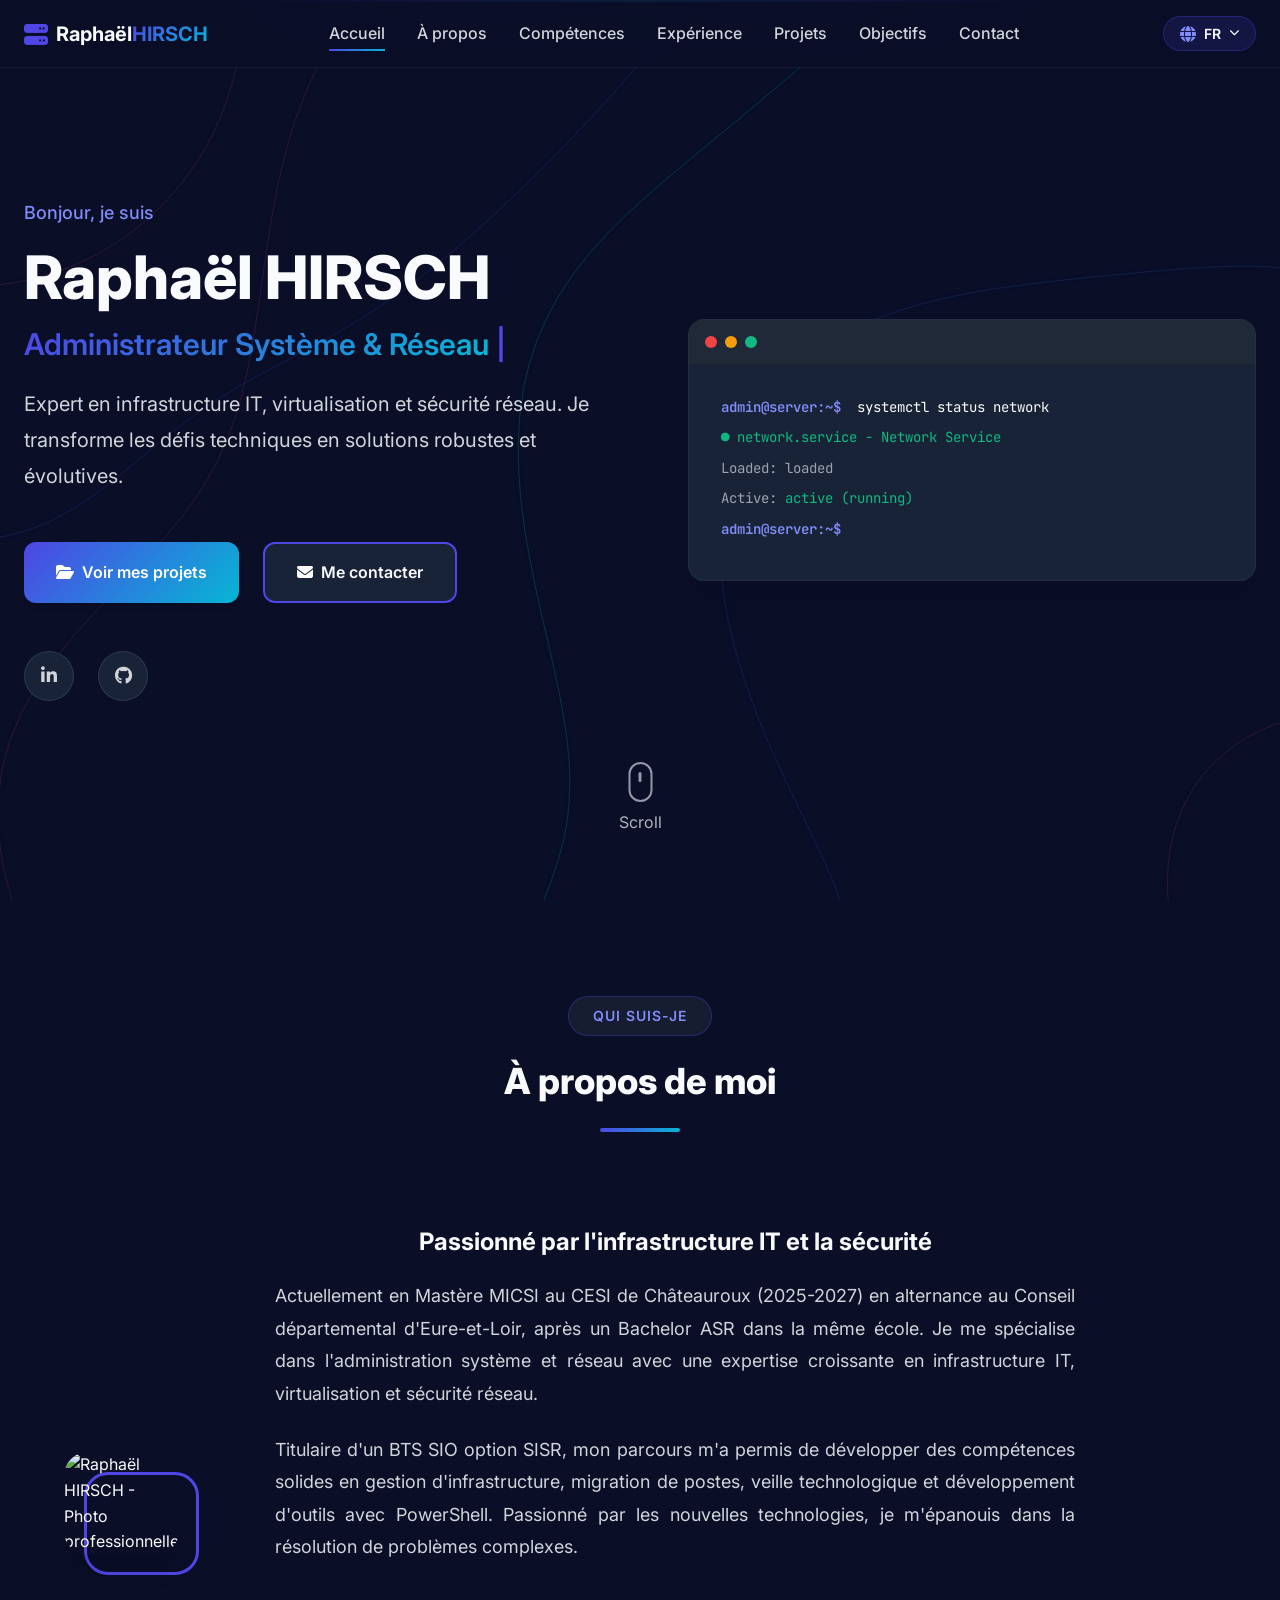
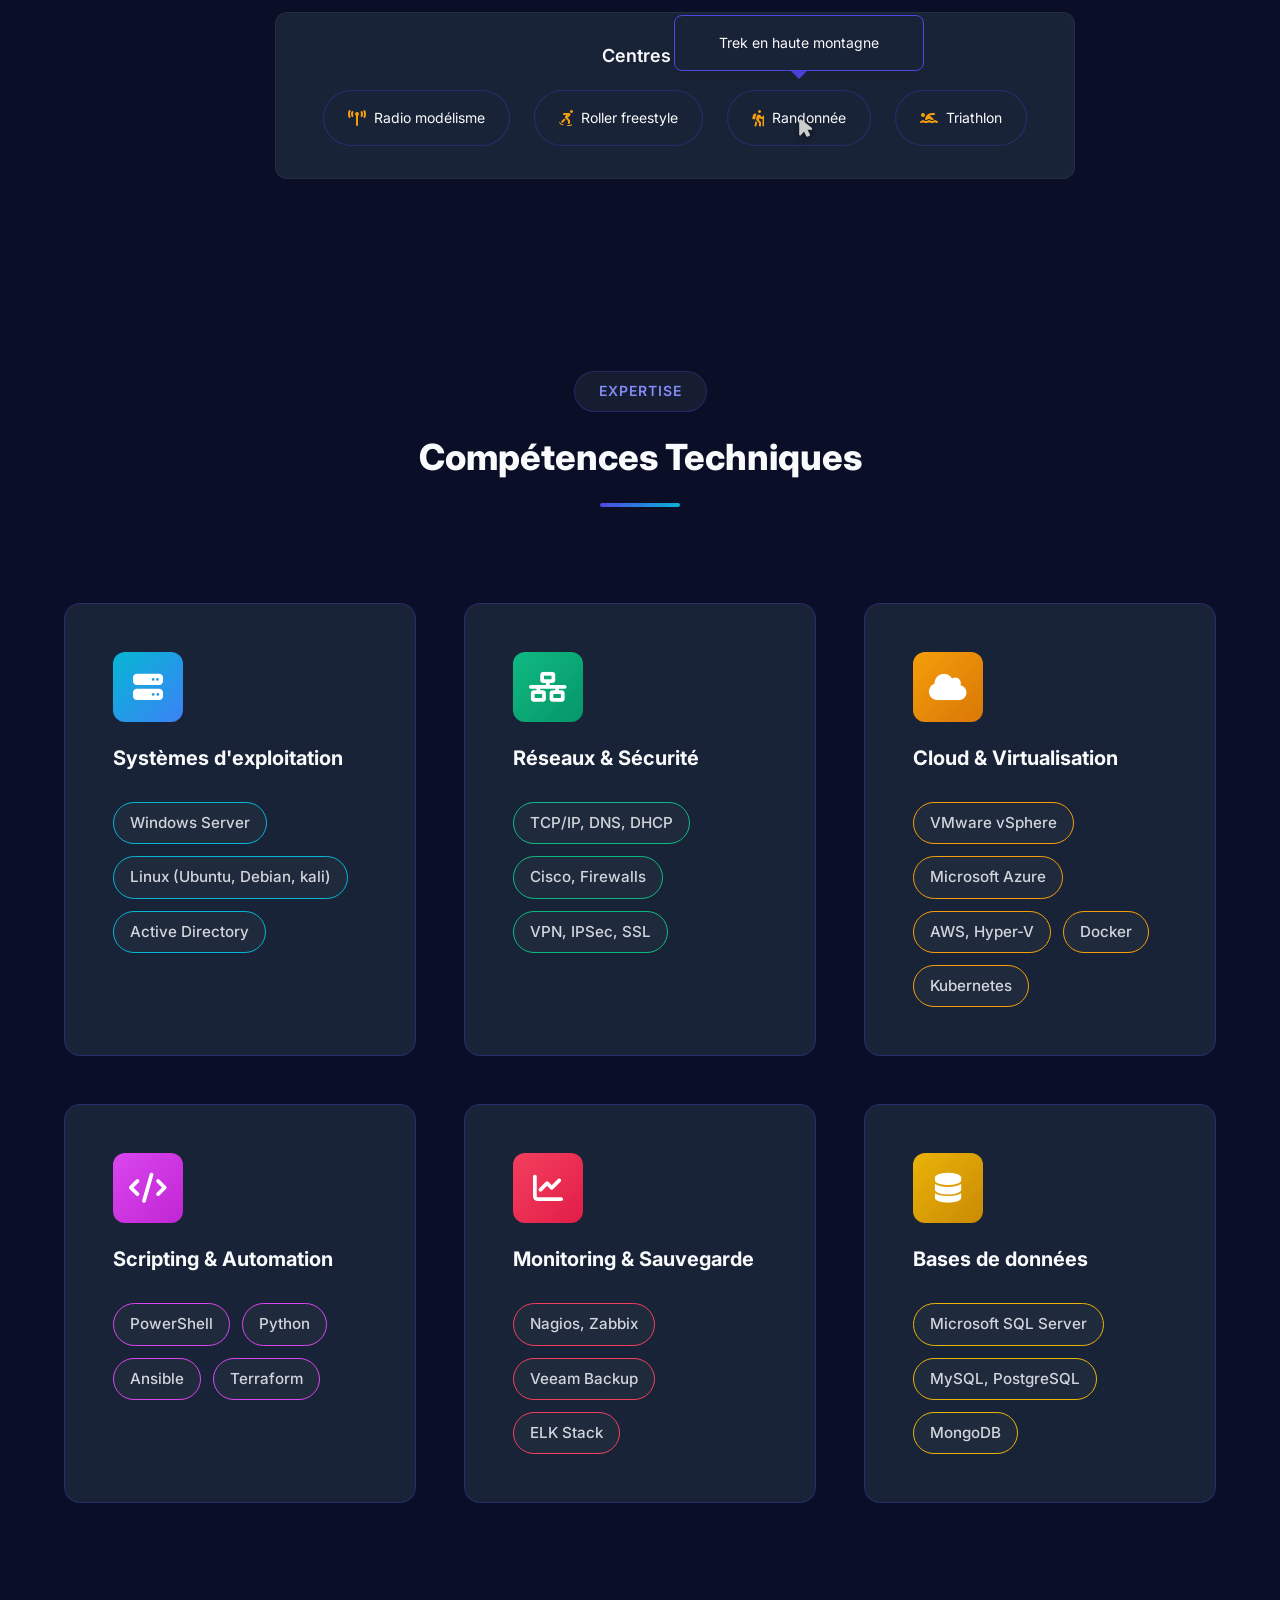
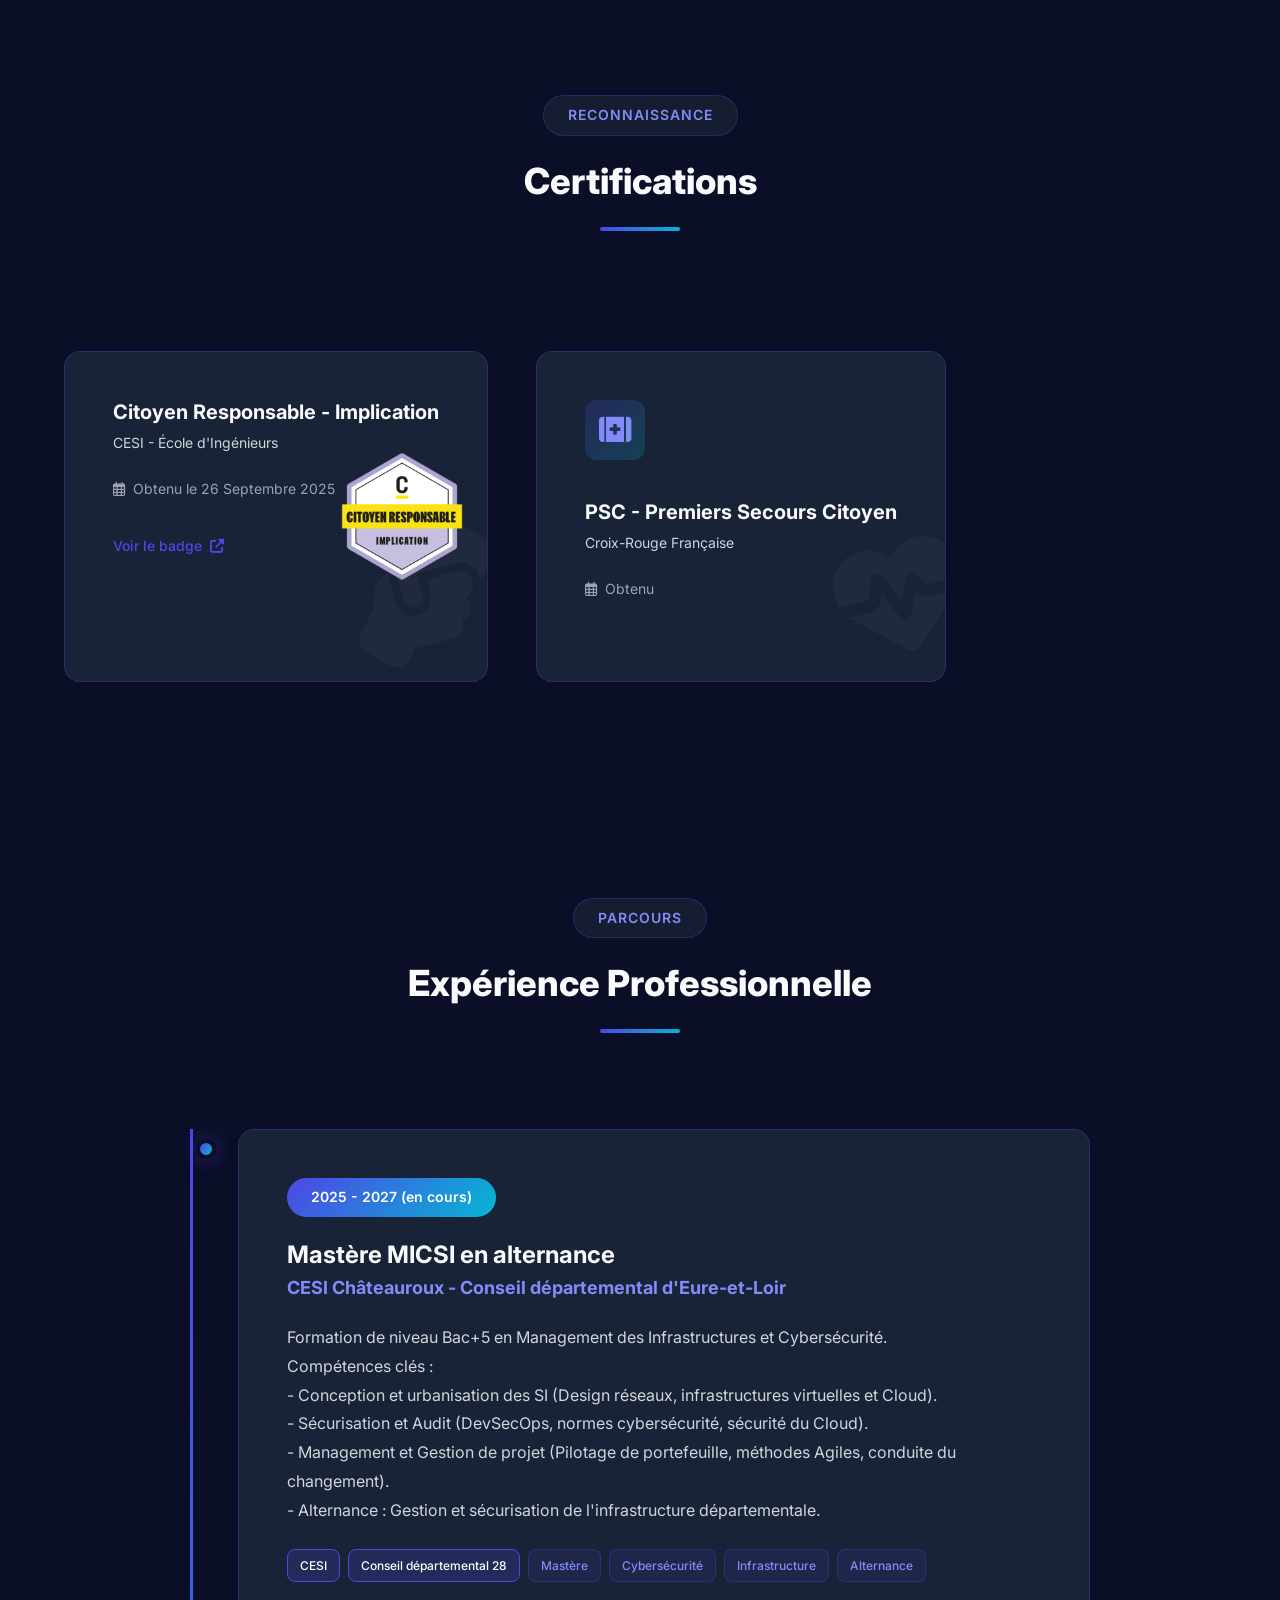
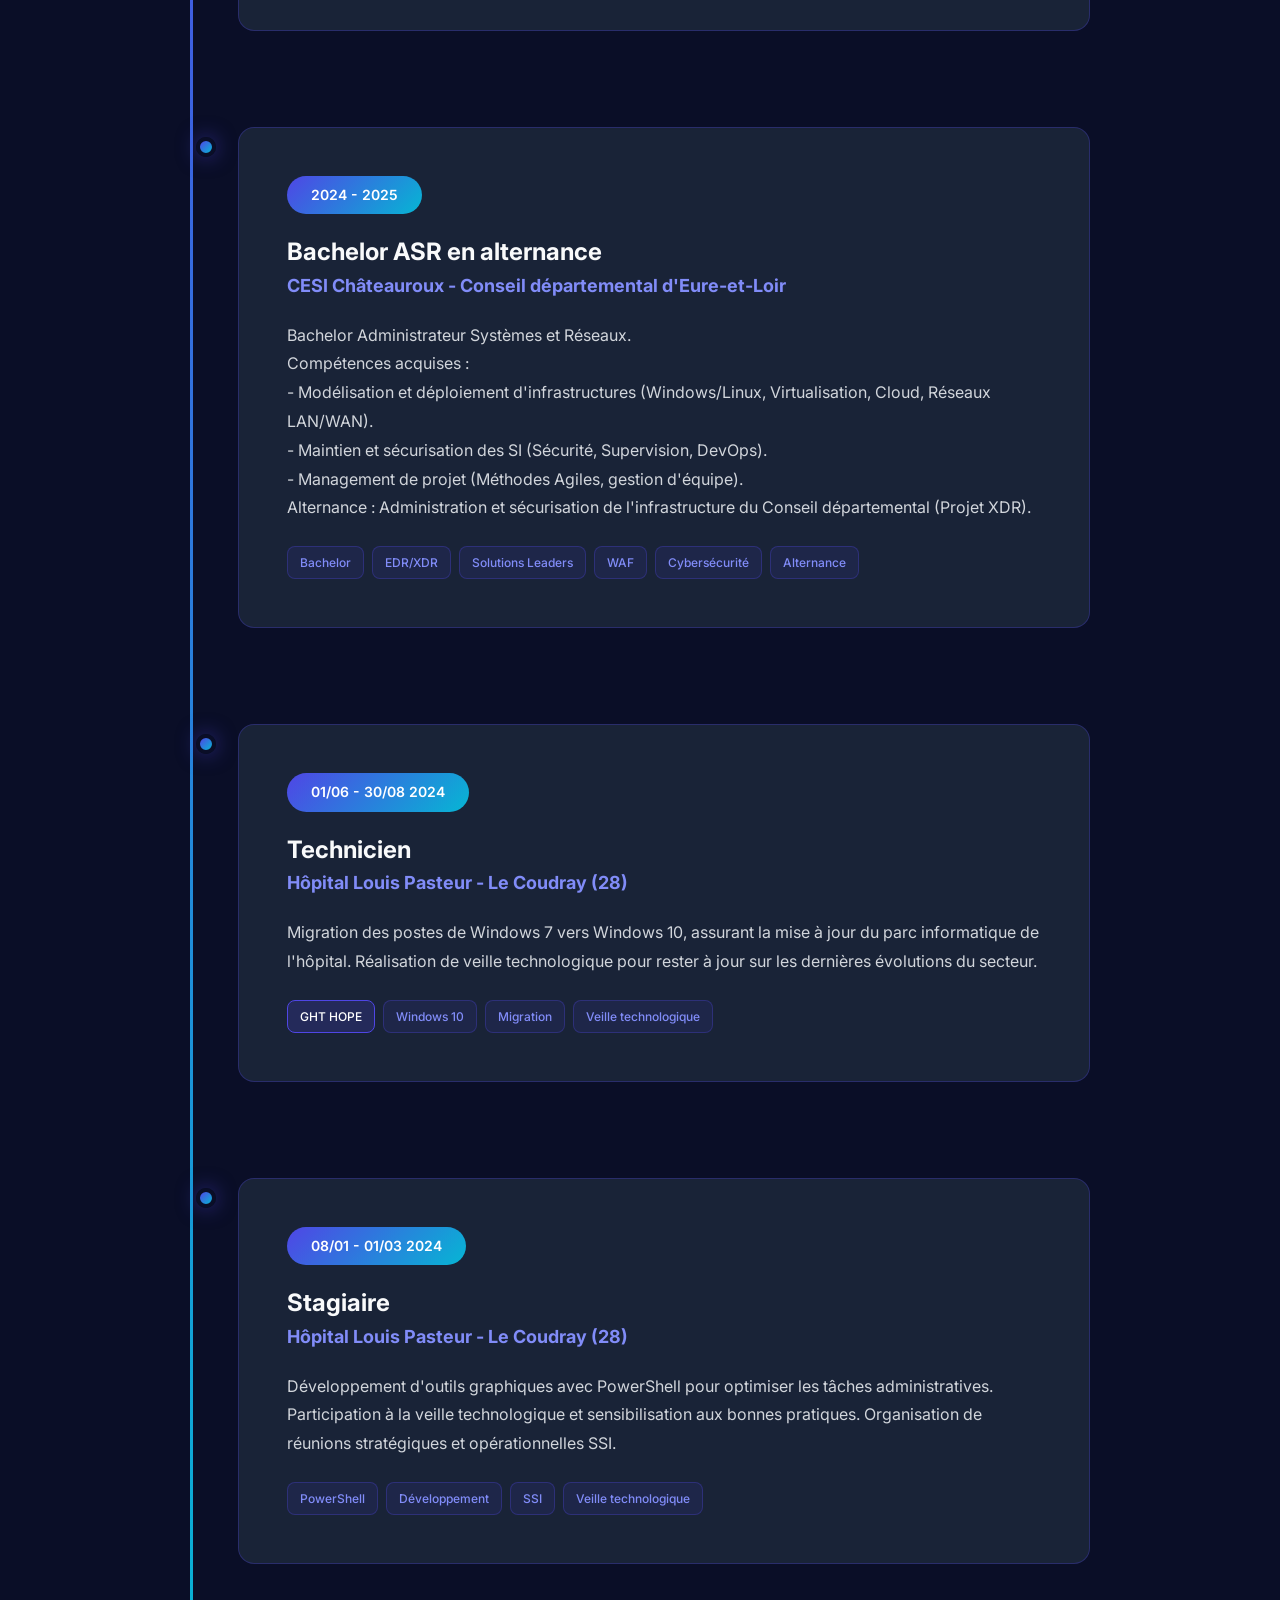
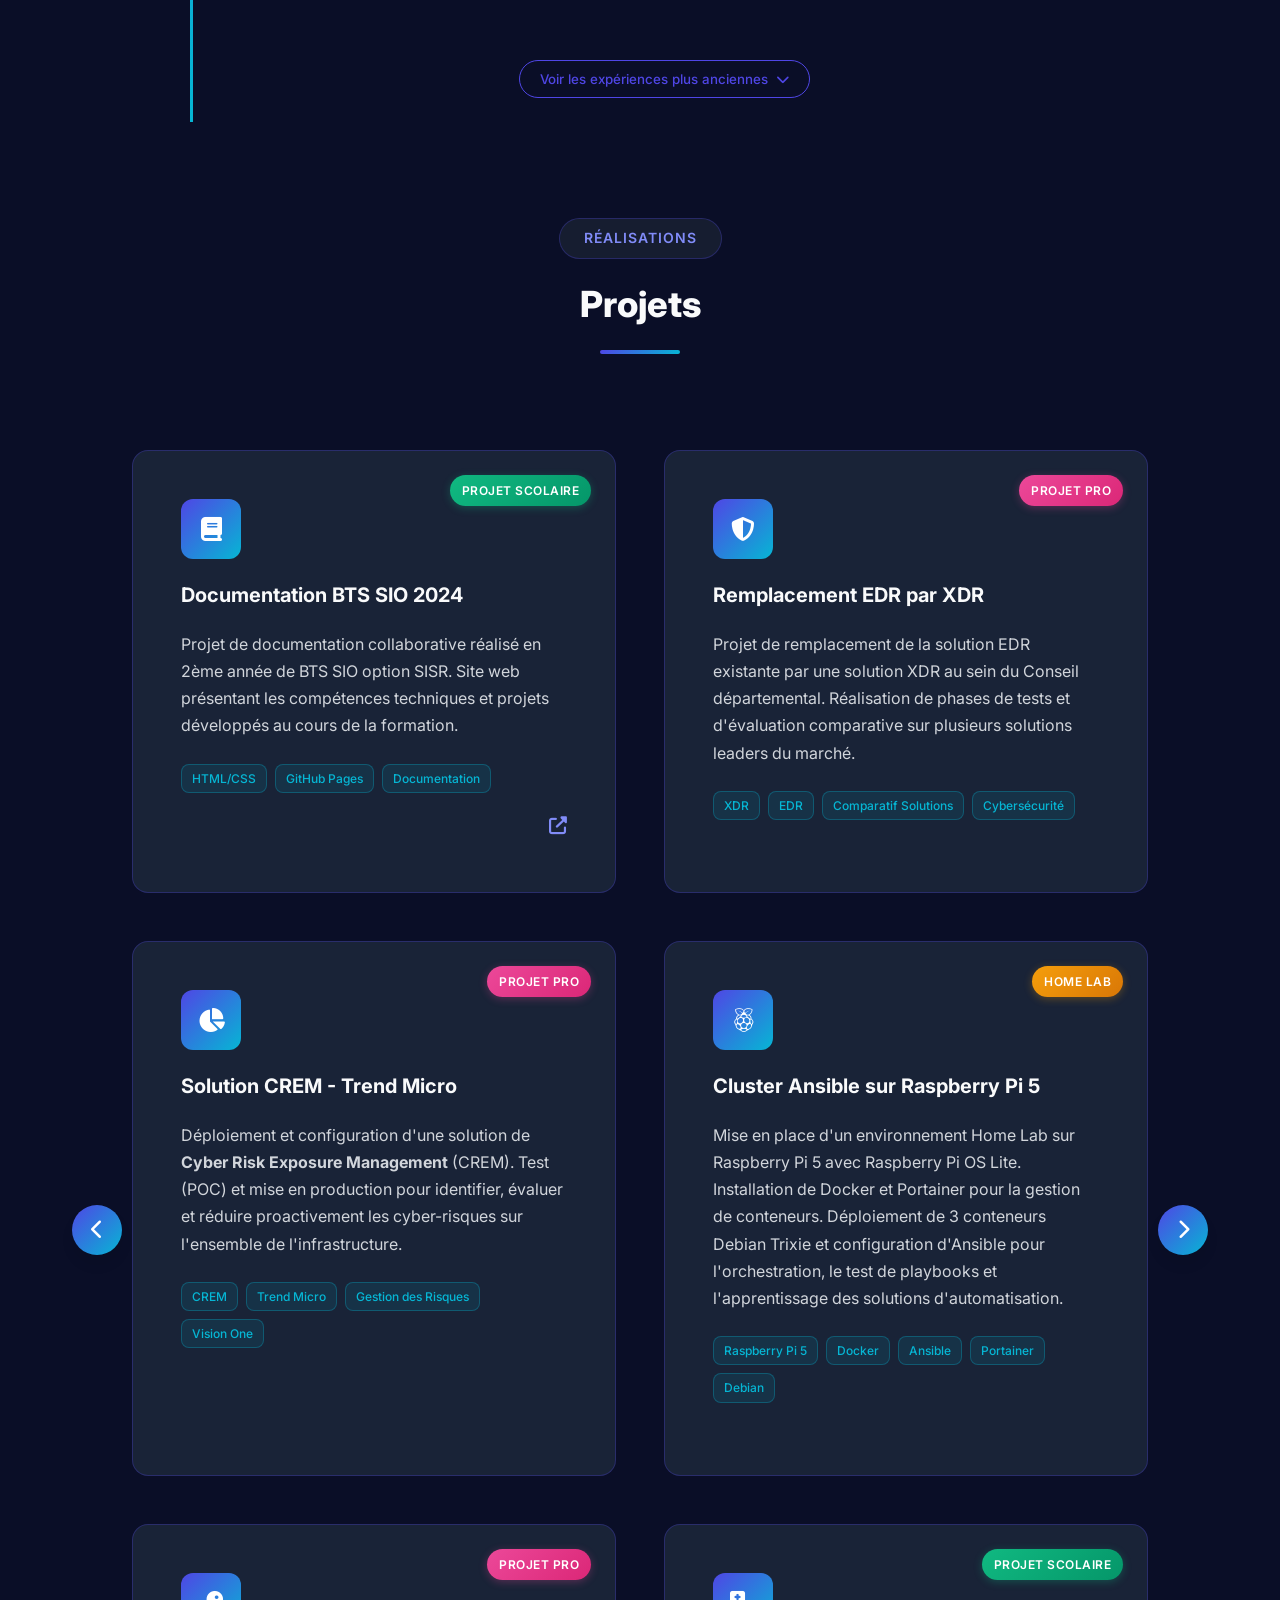
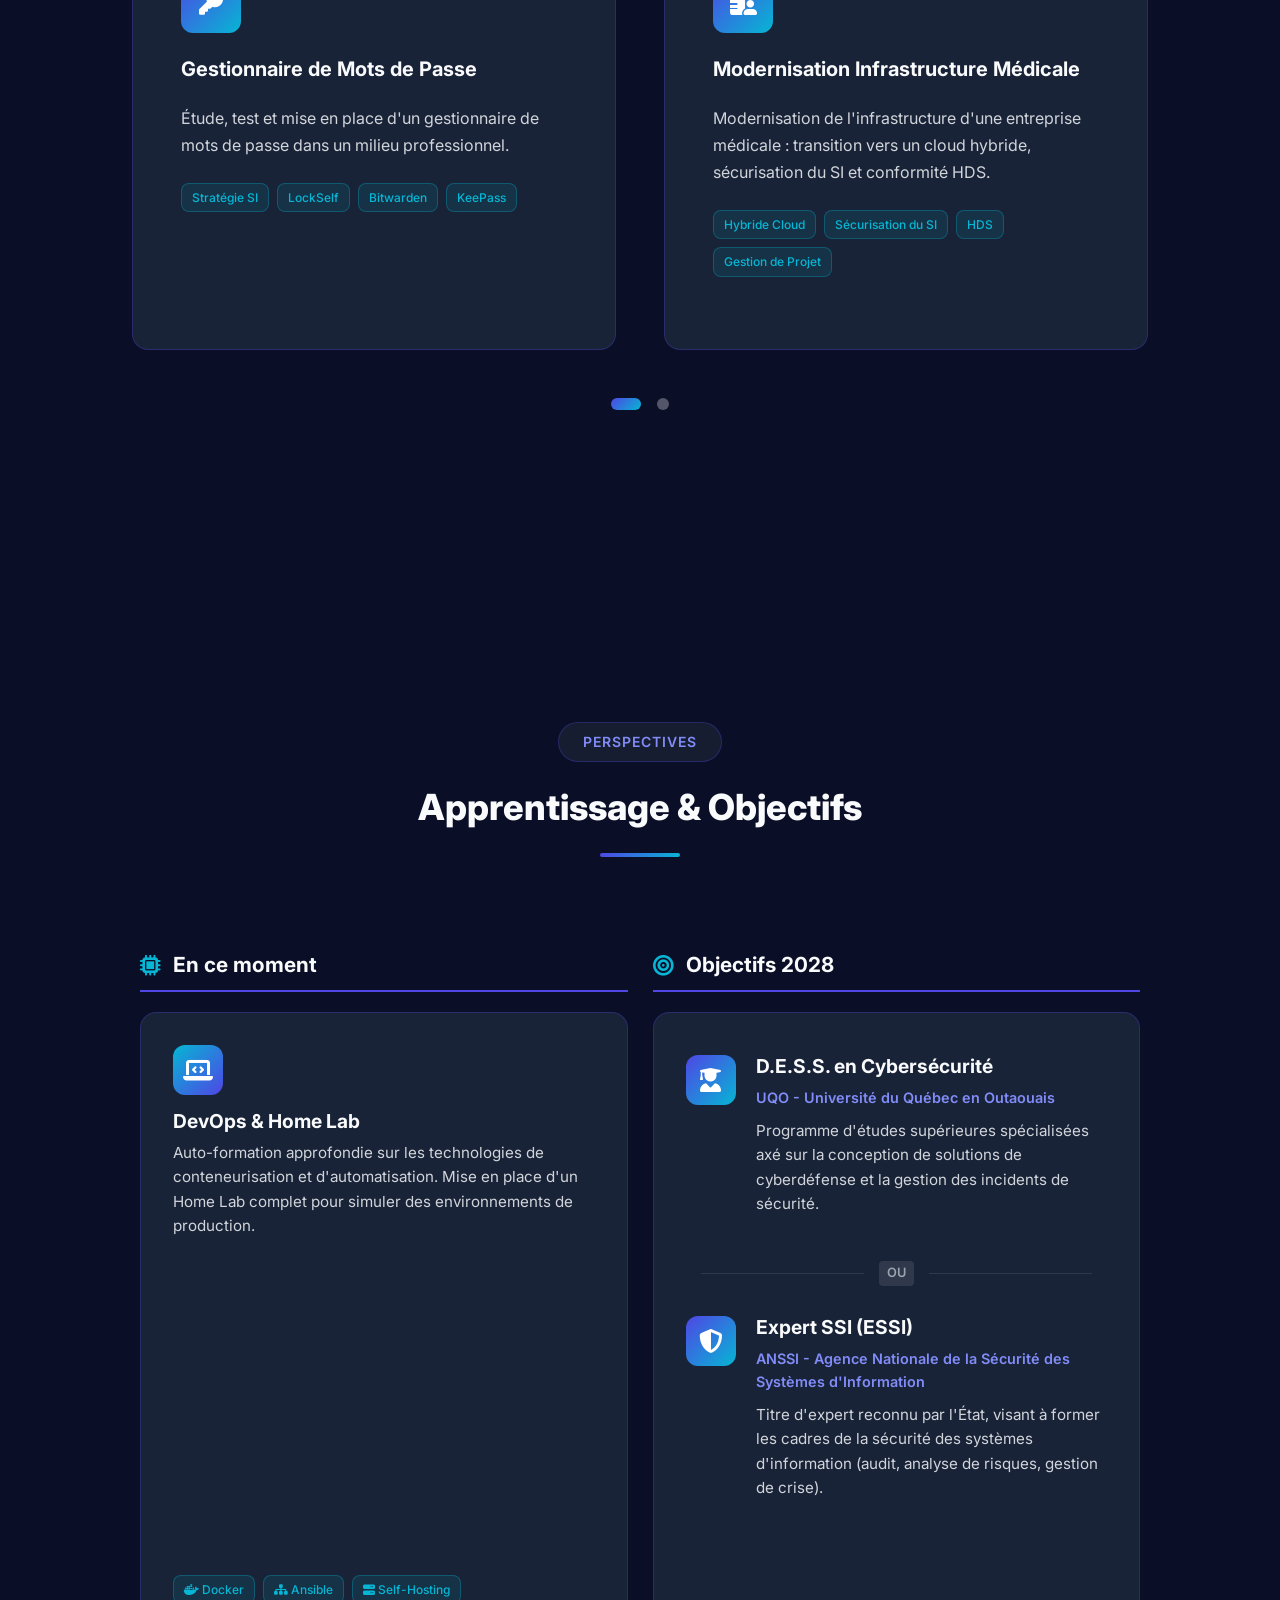
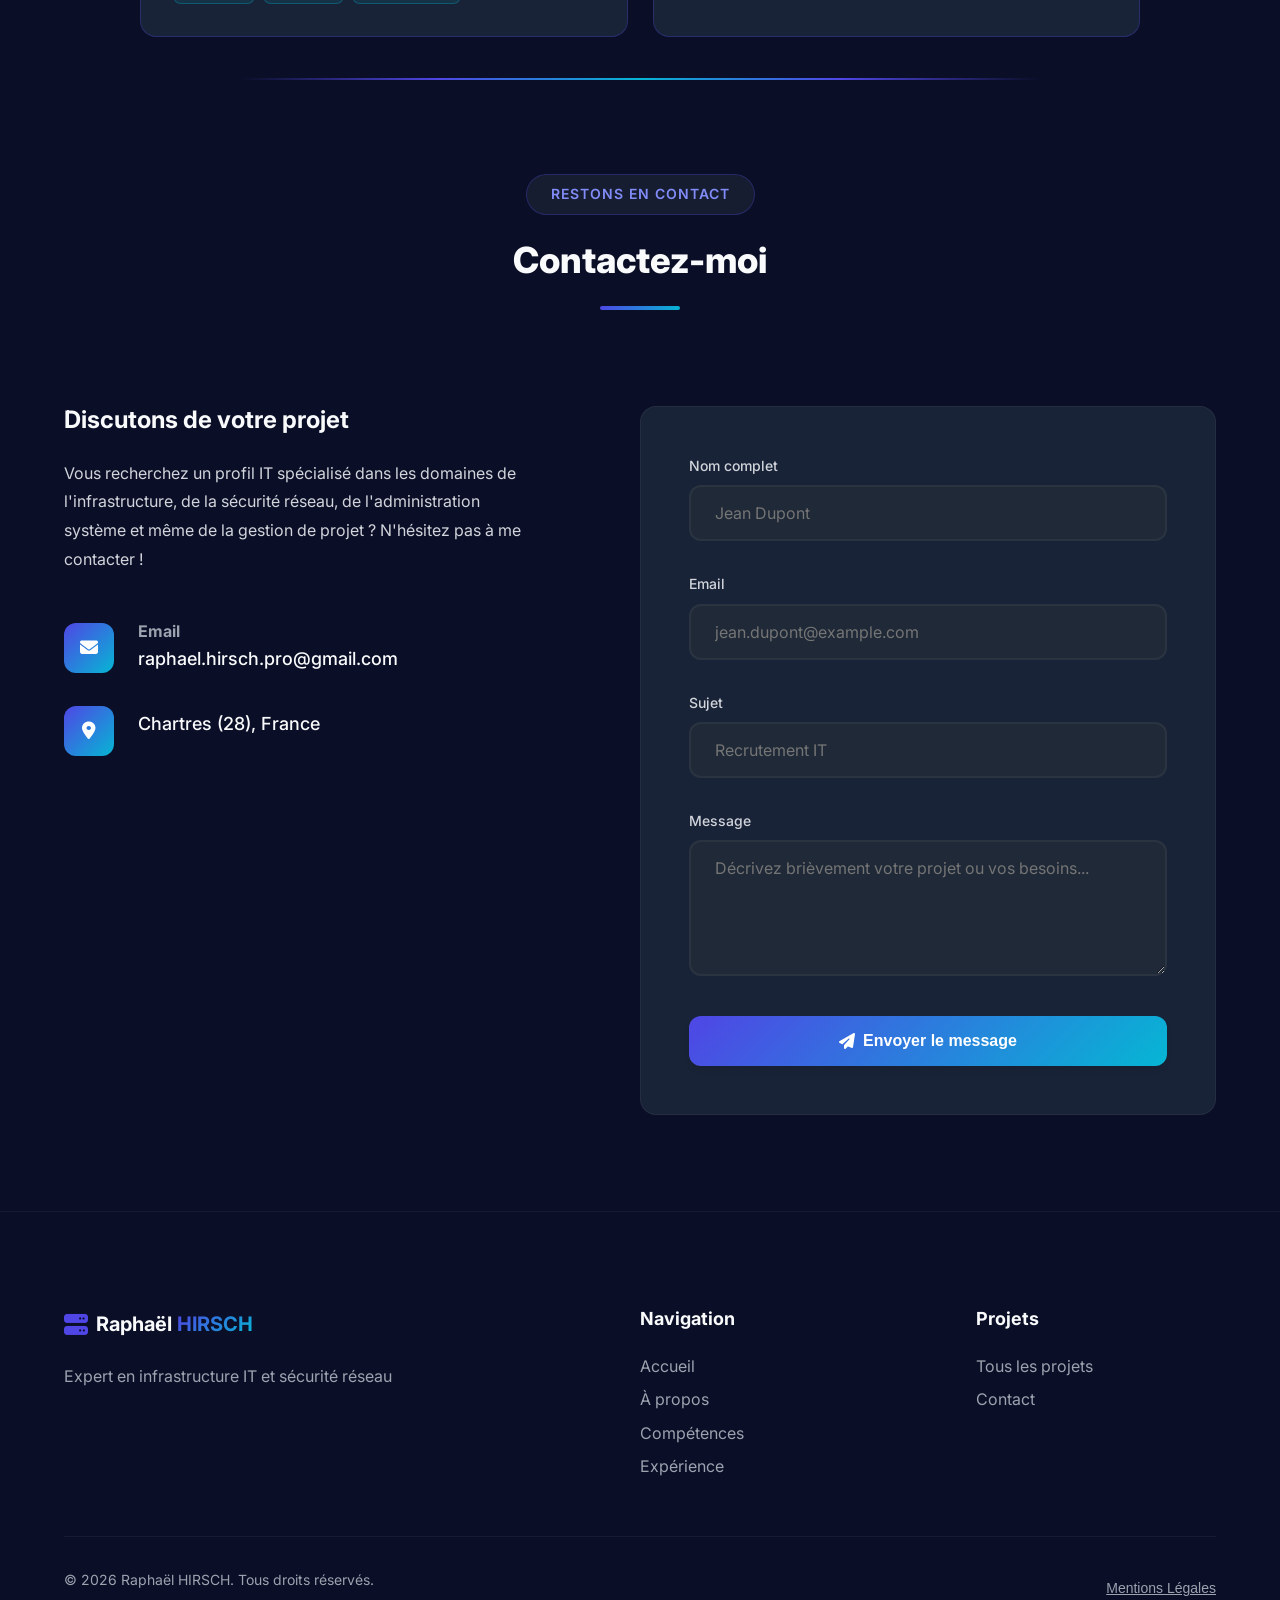
==== commit 93d6c32a: "update-projet" ====
--- a/index.html
+++ b/index.html
@@ -836,19 +836,21 @@
                                 </div>
                             </div>
 
-                            <div class="project-card" data-project="monitoring">
+                            <div class="project-card" data-project="medical-infra">
+                                <span class="project-badge school-badge">Projet Scolaire</span>
                                 <div class="project-icon">
-                                    <i class="fas fa-chart-area"></i>
-                                </div>
-                                <h3 class="project-title">Monitoring & Supervision</h3>
+                                    <i class="fas fa-hospital-user"></i>
+                                </div>
+                                <h3 class="project-title">Modernisation Infrastructure Médicale</h3>
                                 <p class="project-description">
-                                    Déploiement d'une plateforme de monitoring complète avec Zabbix pour surveiller
-                                    l'infrastructure réseau, les serveurs et les applications critiques.
+                                    Modernisation de l'infrastructure d'une entreprise médicale : transition vers un
+                                    cloud hybride, sécurisation du SI et conformité HDS.
                                 </p>
                                 <div class="project-tech">
-                                    <span class="tech-badge">Supervision</span>
-                                    <span class="tech-badge">SNMP</span>
-                                    <span class="tech-badge">Visualisation</span>
+                                    <span class="tech-badge">Hybride Cloud</span>
+                                    <span class="tech-badge">Sécurisation du SI</span>
+                                    <span class="tech-badge">HDS</span>
+                                    <span class="tech-badge">Gestion de Projet</span>
                                 </div>
                             </div>
                         </div>
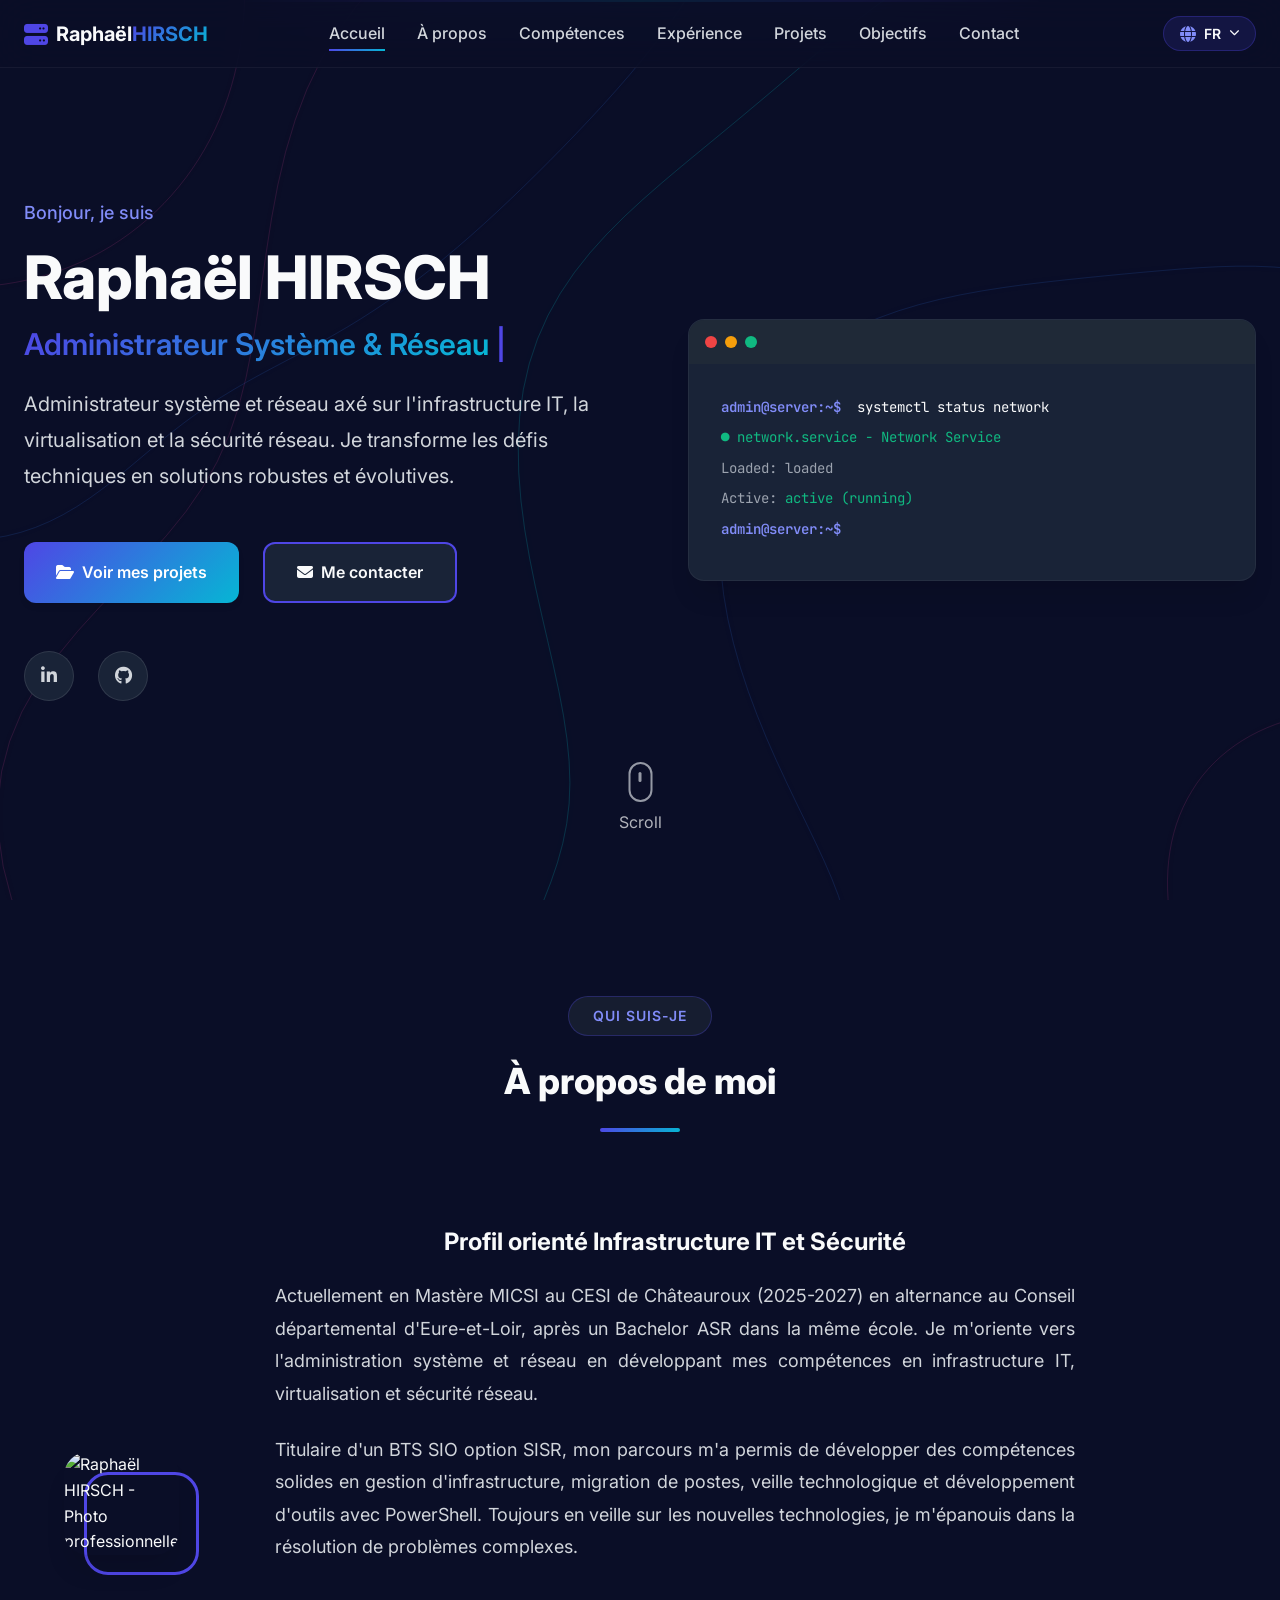
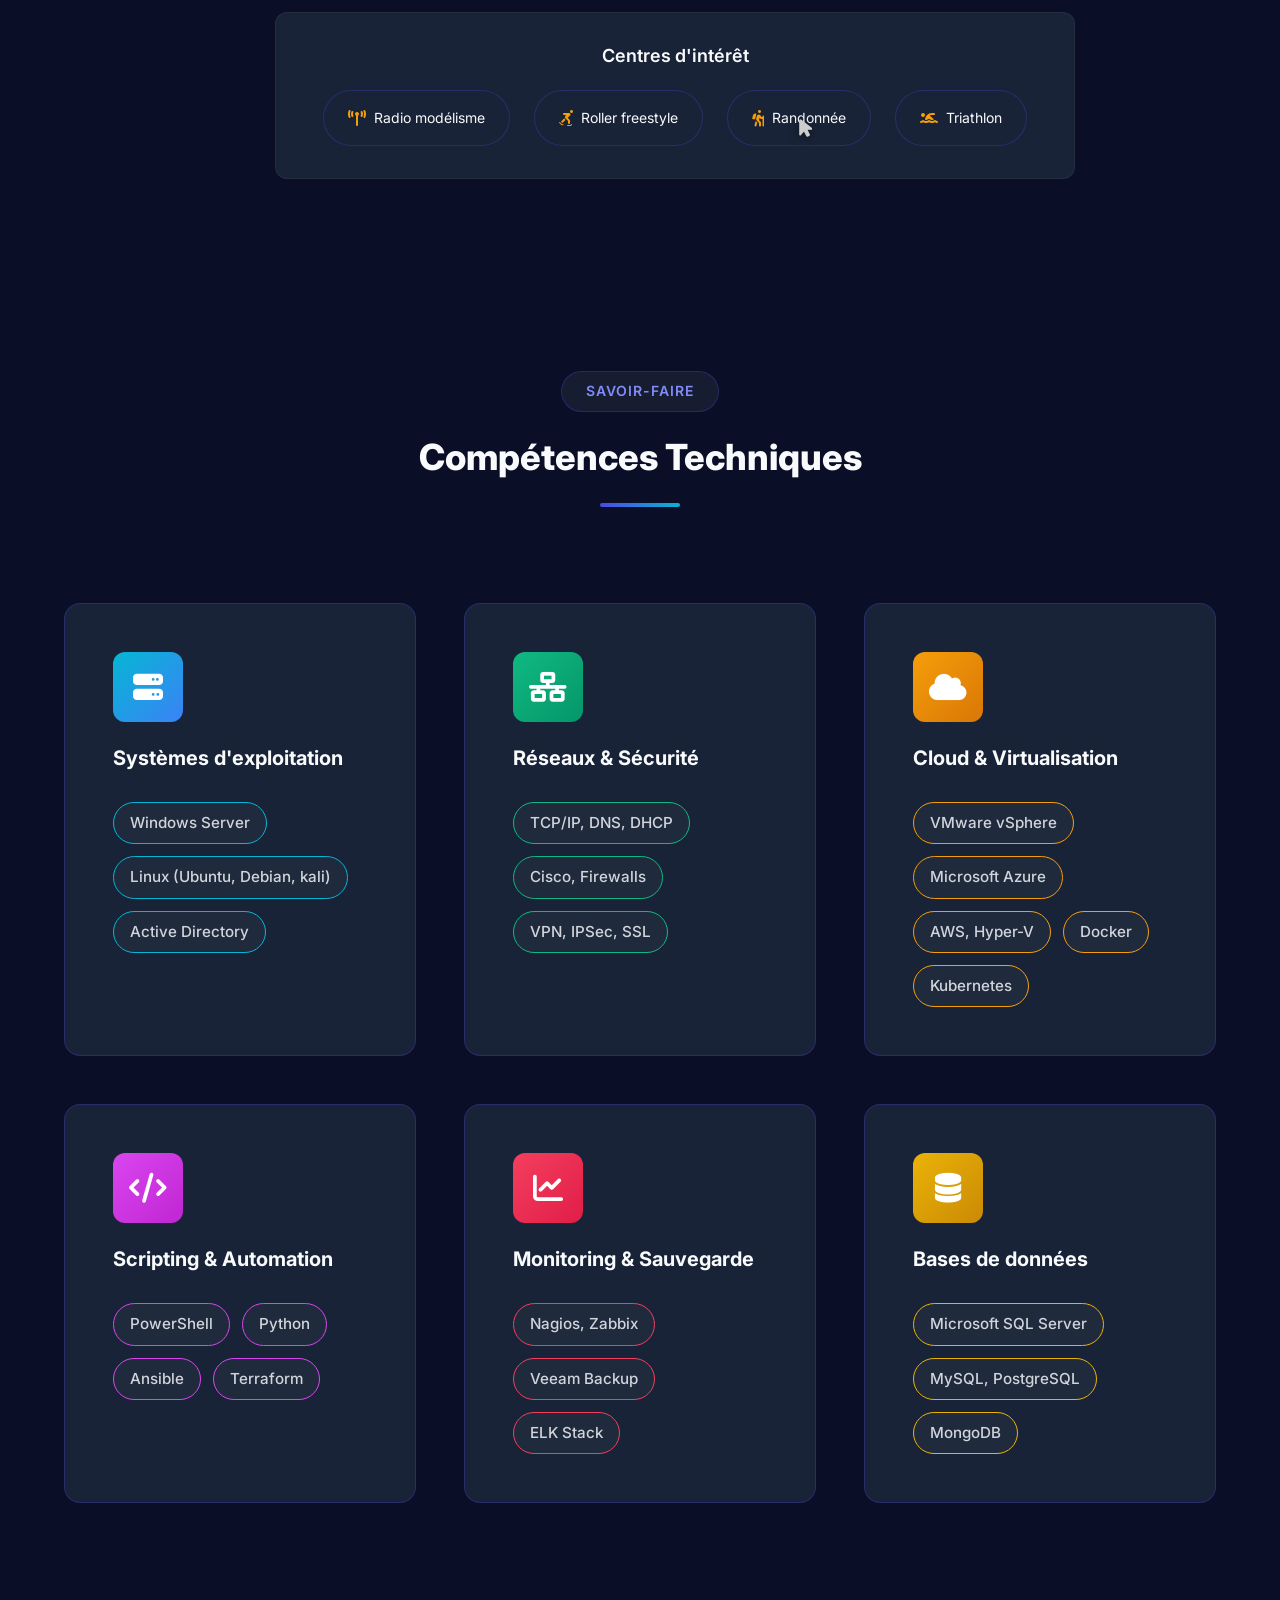
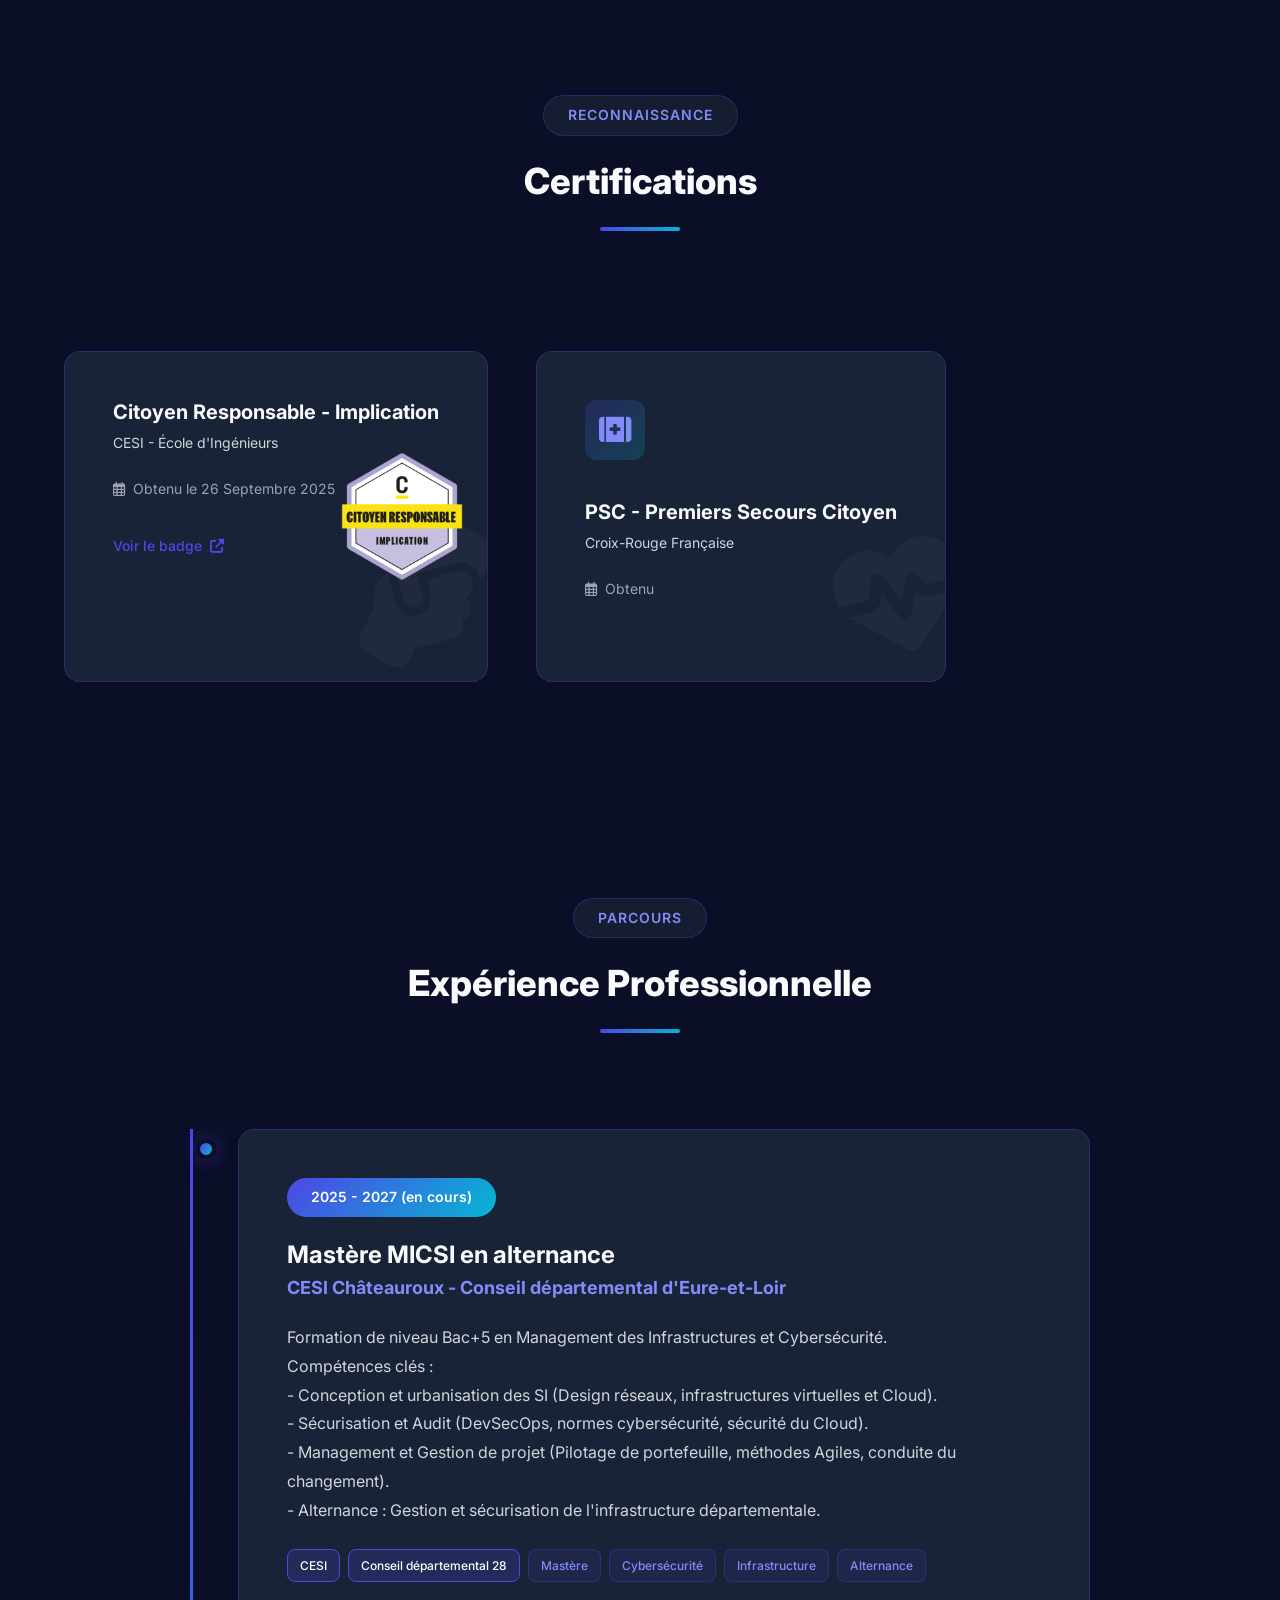
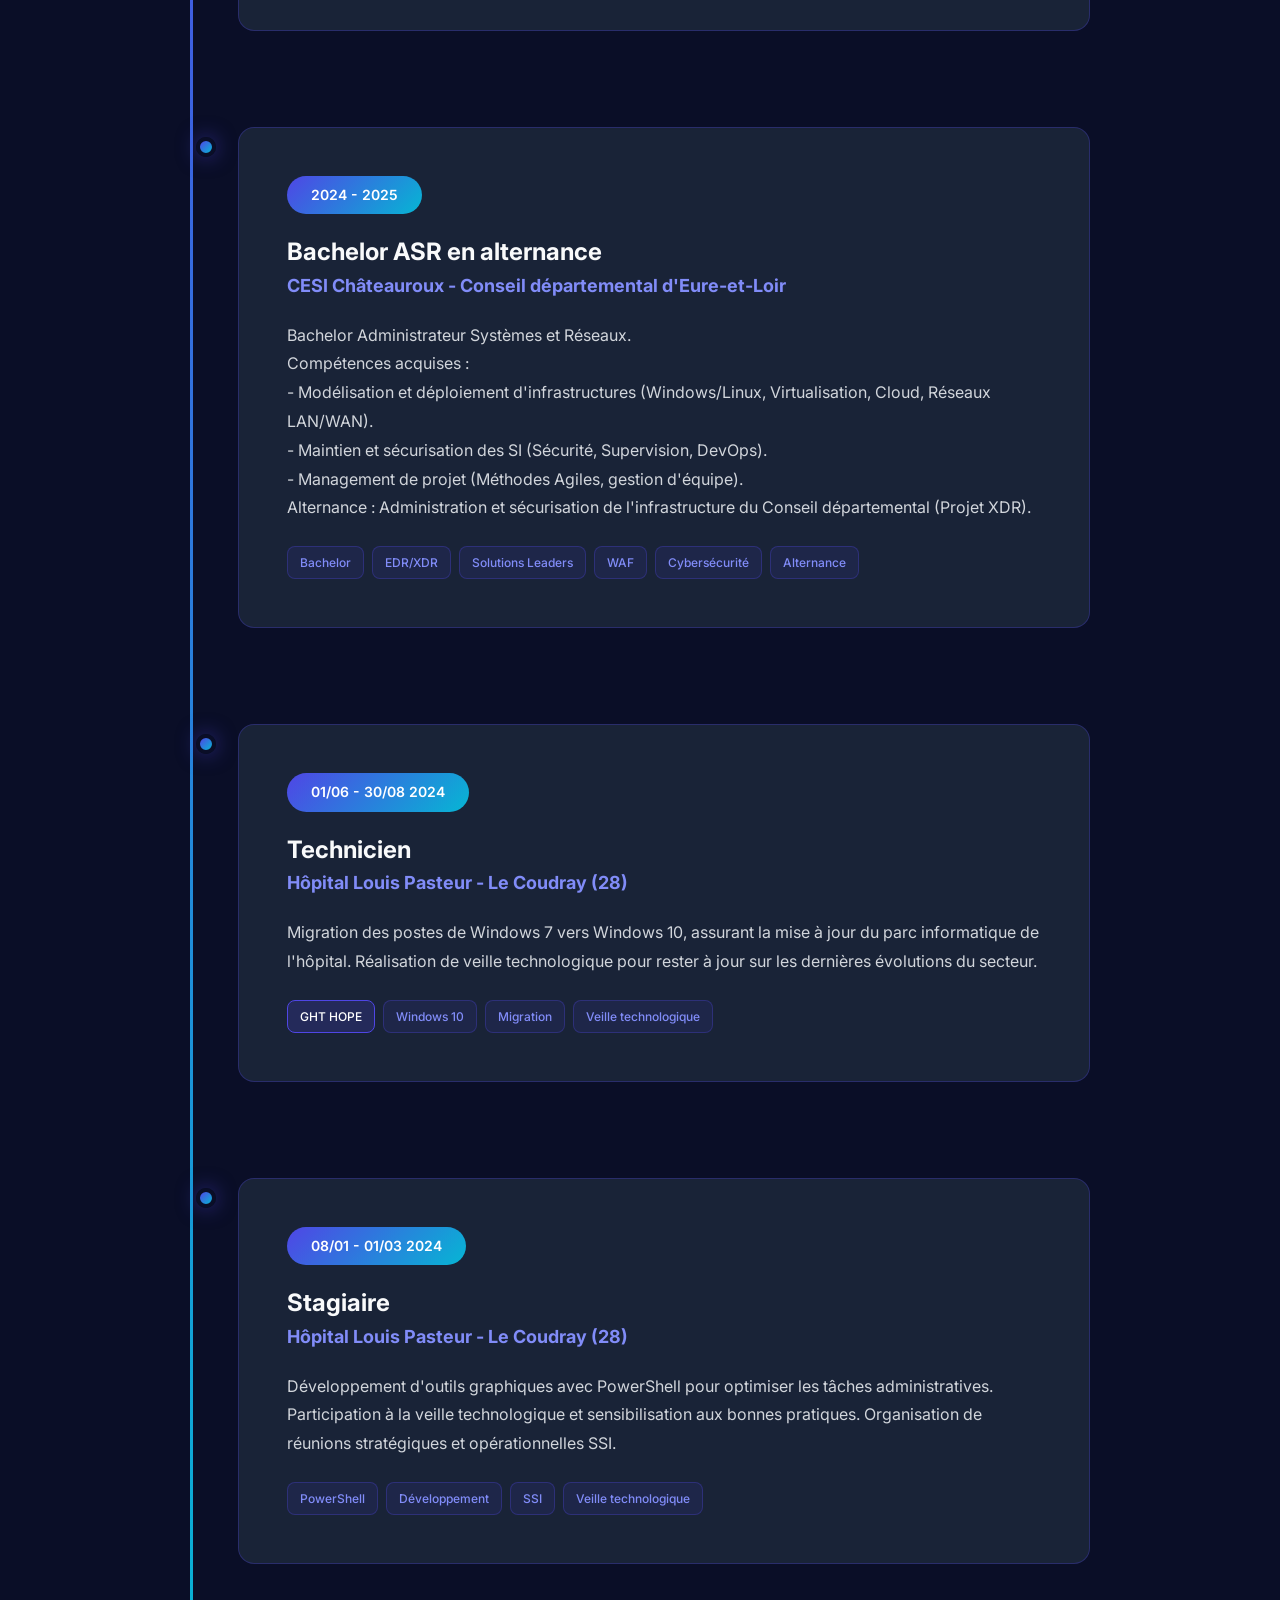
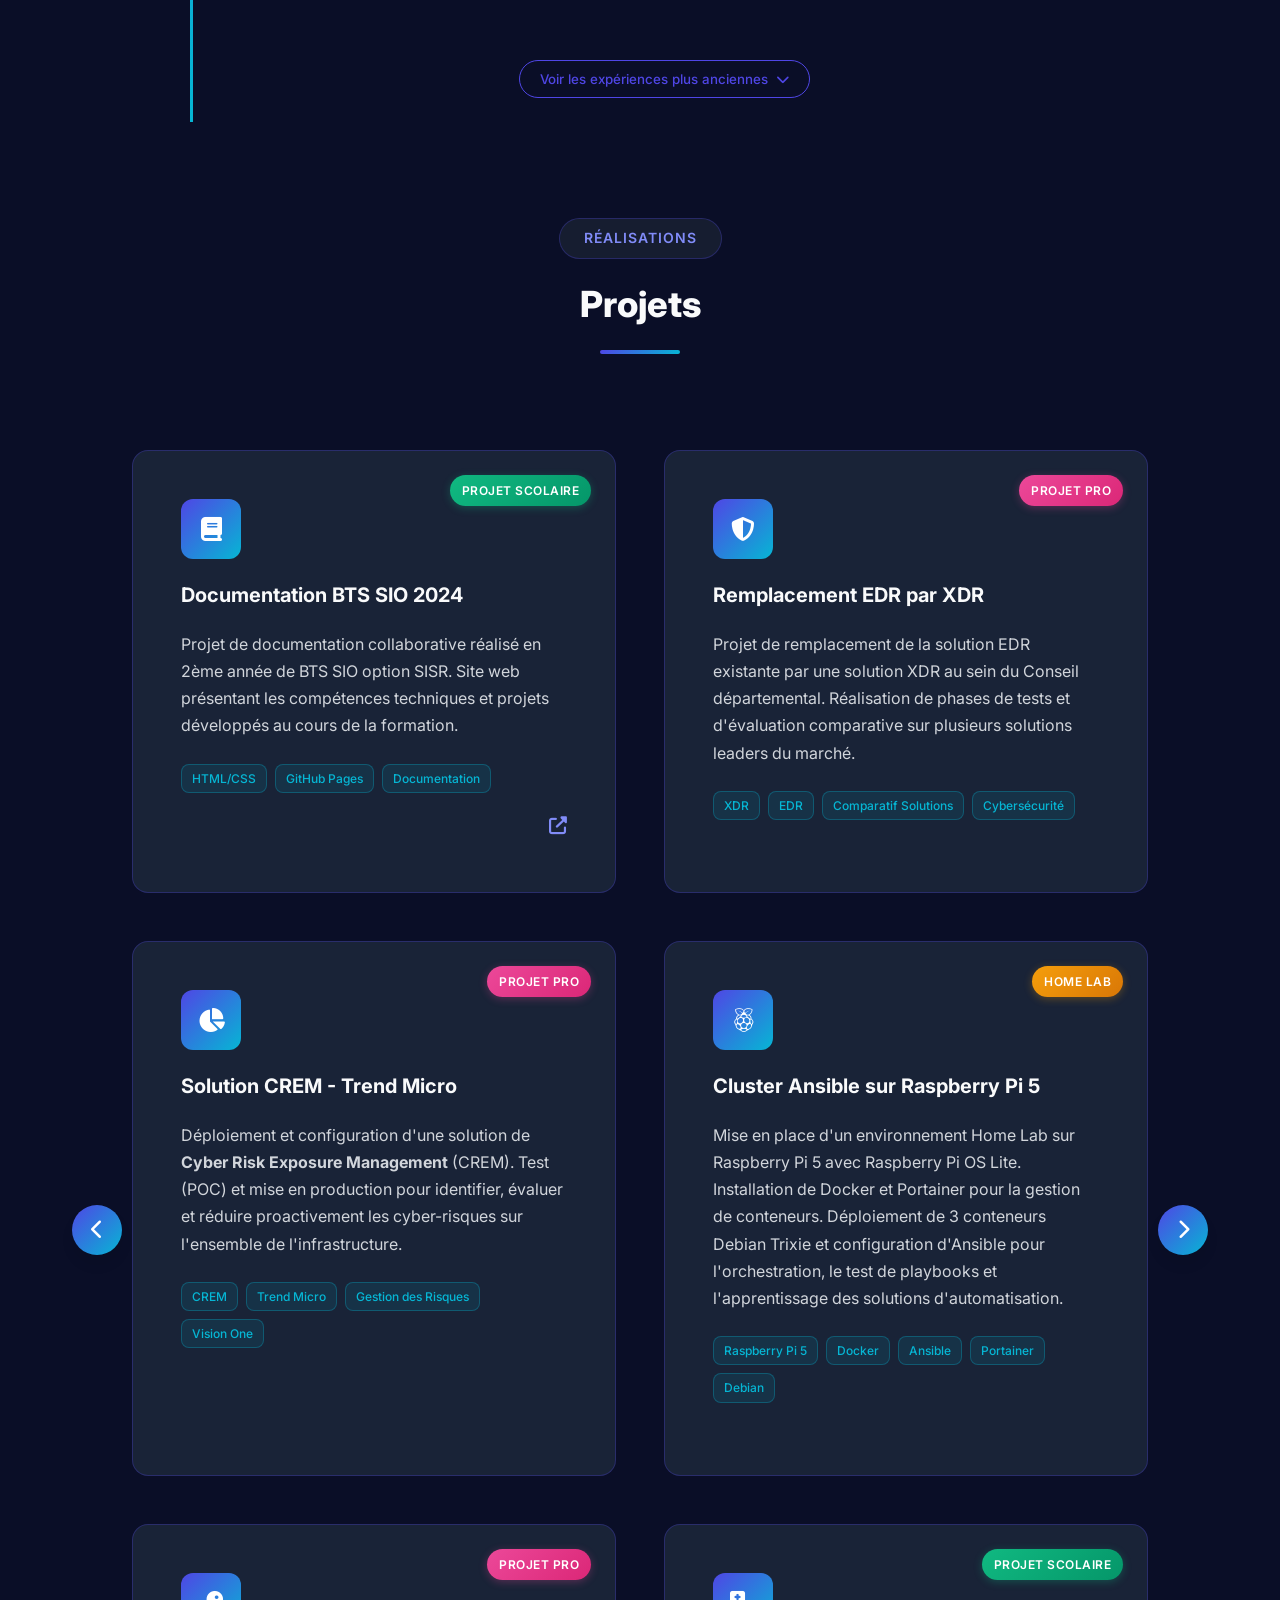
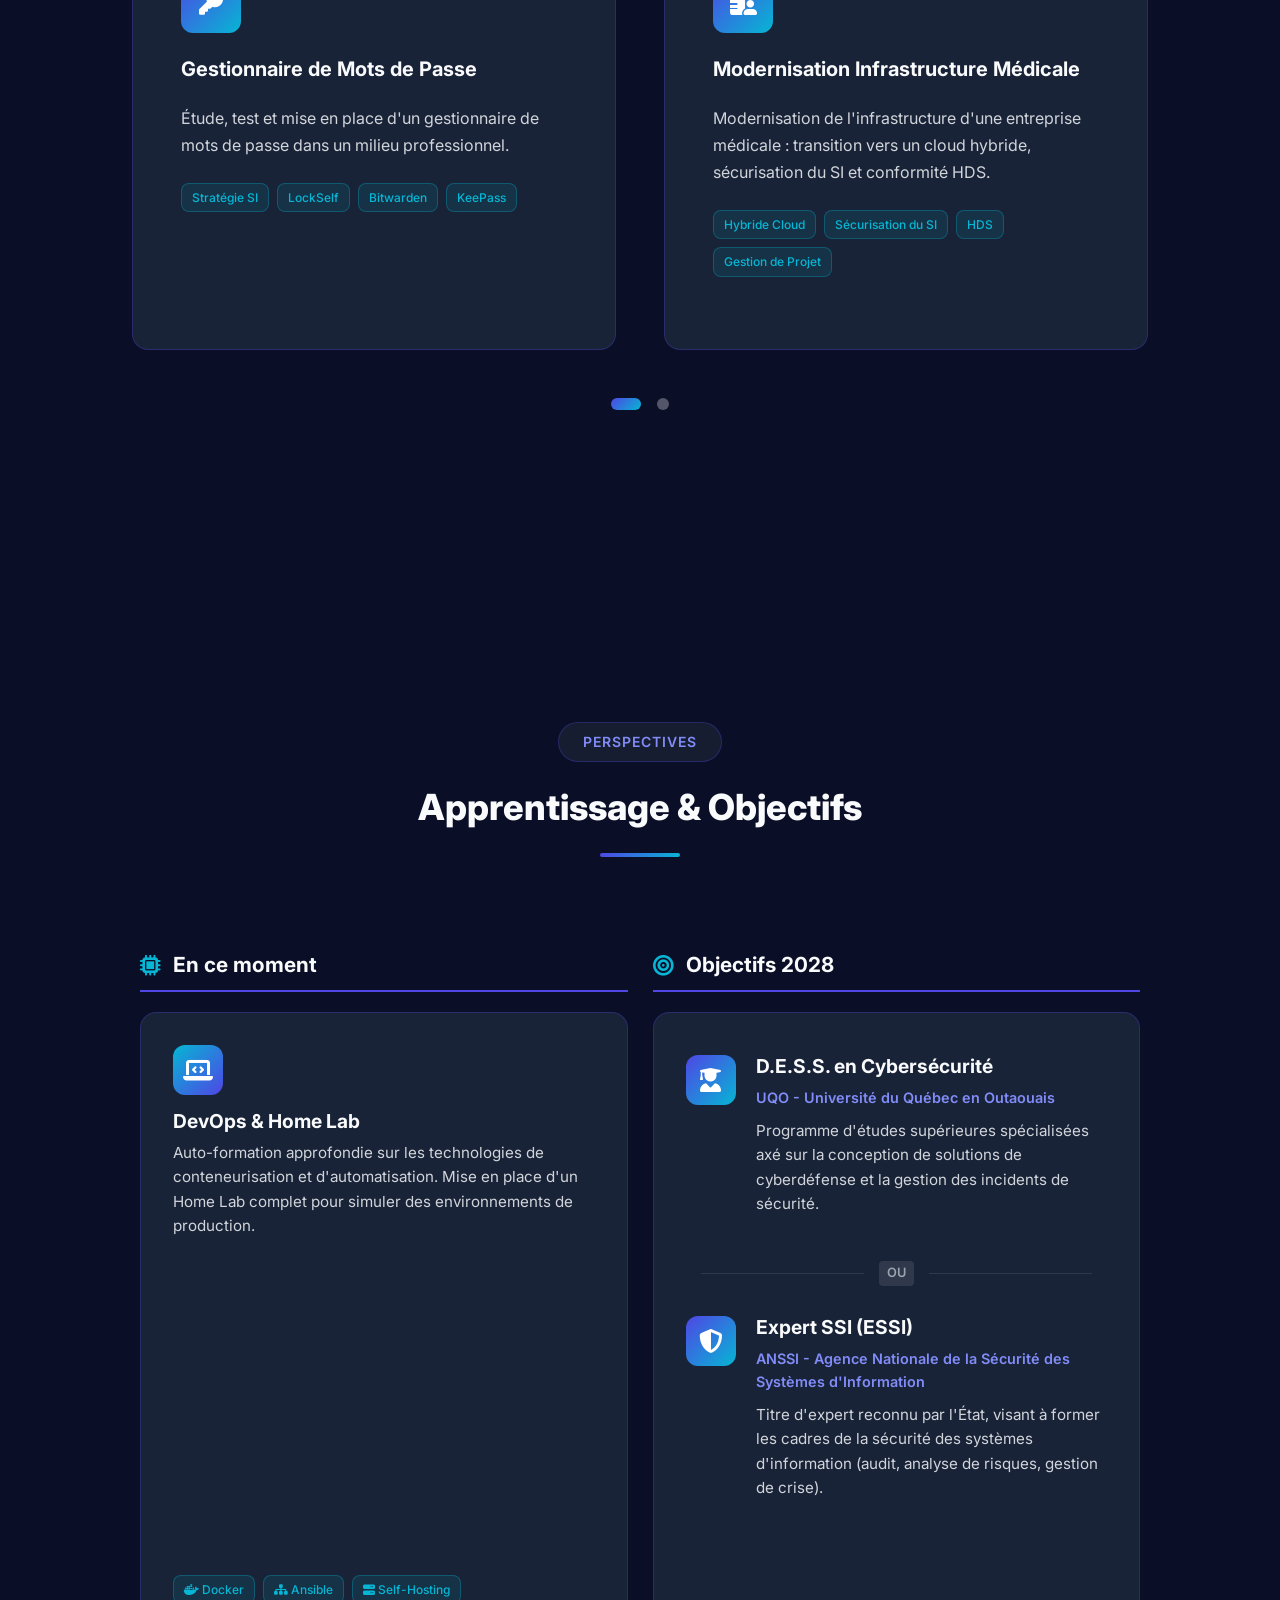
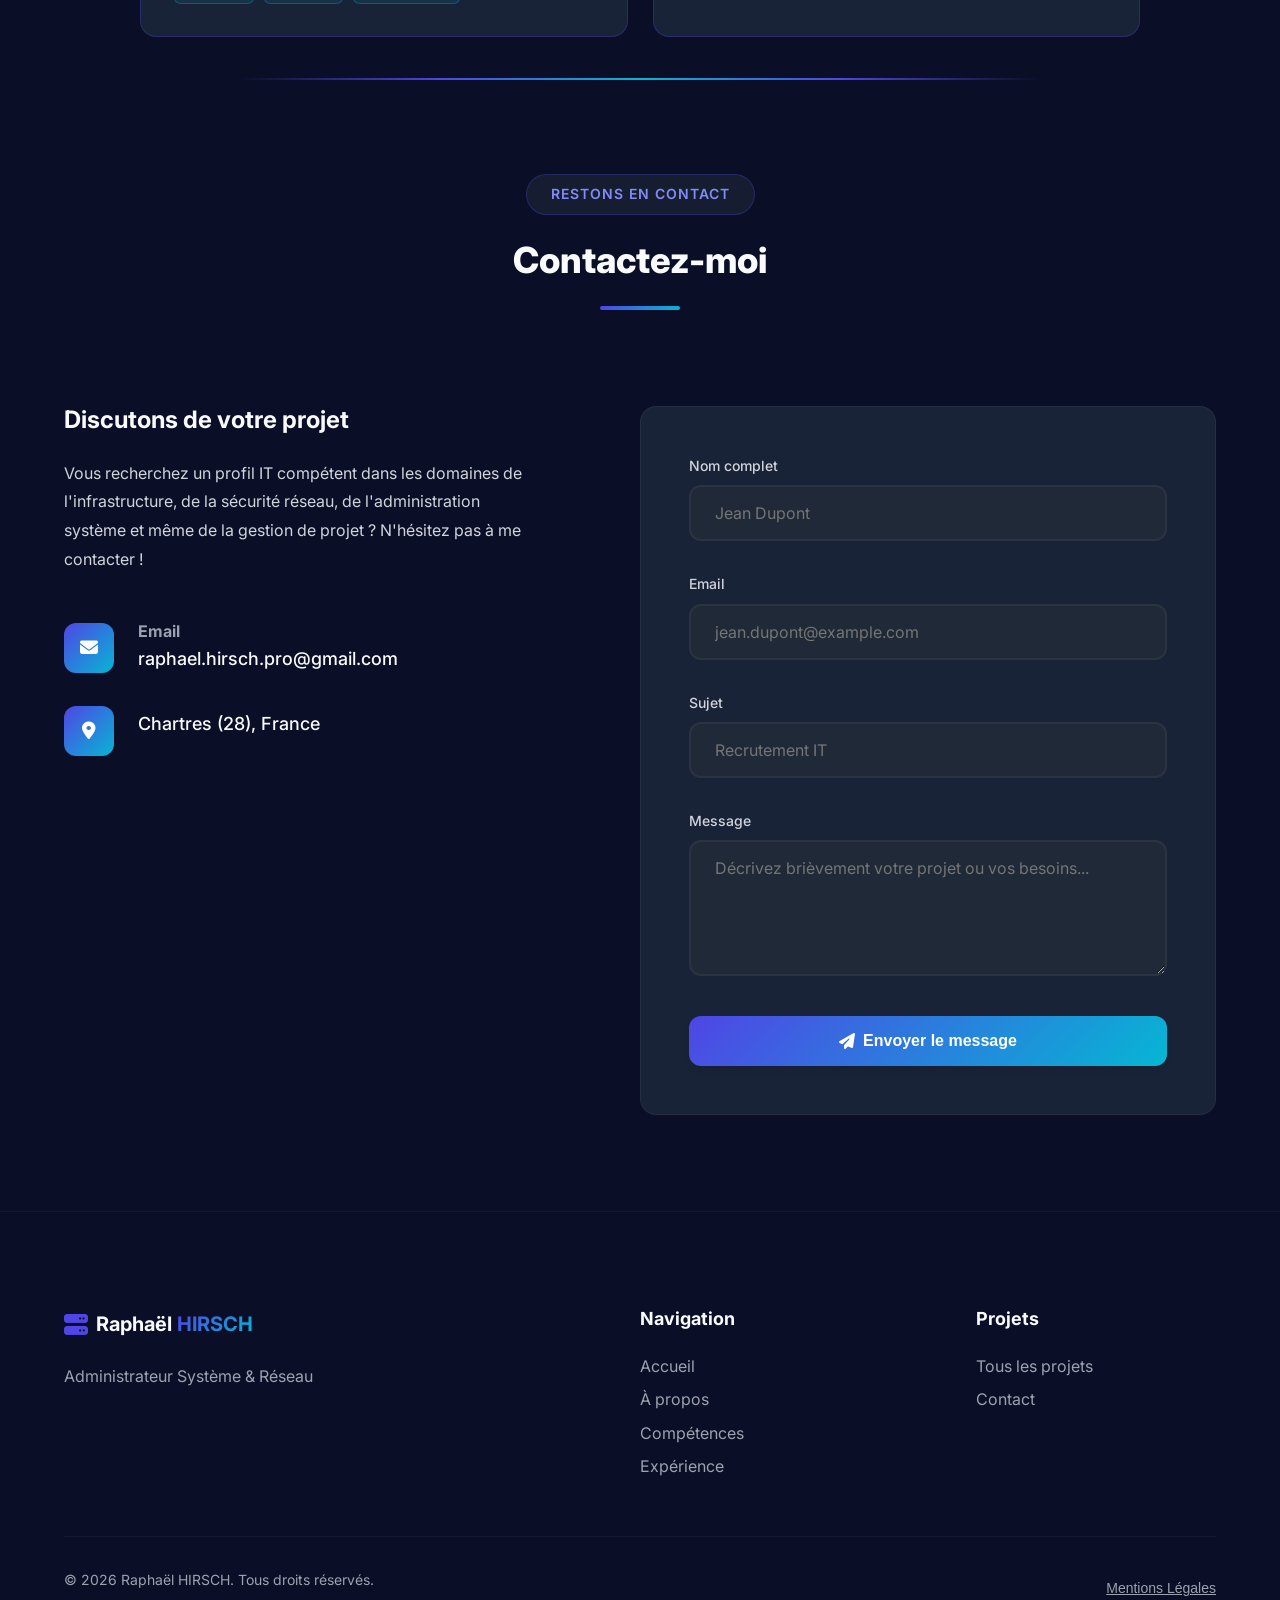
==== commit a835034e: "MAJ" ====
--- a/index.html
+++ b/index.html
@@ -5,7 +5,7 @@
     <meta charset="UTF-8">
     <meta name="viewport" content="width=device-width, initial-scale=1.0">
     <meta name="description"
-        content="Portfolio professionnel d'un administrateur système et réseau spécialisé en infrastructure IT, virtualisation et sécurité réseau">
+        content="Portfolio professionnel d'un administrateur système et réseau axé sur l'infrastructure IT, la virtualisation et la sécurité réseau">
     <meta name="keywords"
         content="administrateur système, réseau, infrastructure IT, DevOps, virtualisation, cybersécurité">
     <meta name="author" content="Raphaël HIRSCH">
@@ -31,13 +31,14 @@
     <meta property="og:type" content="website">
     <meta property="og:title" content="Raphaël HIRSCH - Administrateur Système & Réseau">
     <meta property="og:description"
-        content="Expert en infrastructure IT, virtualisation et sécurité réseau. Portfolio professionnel.">
+        content="Administrateur système et réseau axé sur l'infrastructure IT, la virtualisation et la sécurité réseau. Portfolio professionnel.">
     <meta property="og:image" content="https://portfolio.raphael-hirsch.fr/favicon.png">
 
     <!-- Twitter -->
     <meta property="twitter:card" content="summary_large_image">
     <meta property="twitter:title" content="Raphaël HIRSCH - Administrateur Système & Réseau">
-    <meta property="twitter:description" content="Expert en infrastructure IT, virtualisation et sécurité réseau.">
+    <meta property="twitter:description"
+        content="Administrateur système et réseau axé sur l'infrastructure IT, la virtualisation et la sécurité réseau.">
     <meta property="twitter:image" content="https://portfolio.raphael-hirsch.fr/favicon.png">
 
     <!-- Google Fonts -->
@@ -133,7 +134,8 @@
                     <span class="cursor">|</span>
                 </h2>
                 <p class="hero-description">
-                    Expert en infrastructure IT, virtualisation et sécurité réseau.
+                    Administrateur système et réseau axé sur l'infrastructure IT, la virtualisation et la sécurité
+                    réseau.
                     Je transforme les défis techniques en solutions robustes et évolutives.
                 </p>
                 <div class="hero-cta">
@@ -216,17 +218,17 @@
                     </div>
                 </div>
                 <div class="about-text">
-                    <h3 class="about-subtitle">Passionné par l'infrastructure IT et la sécurité</h3>
+                    <h3 class="about-subtitle">Profil orienté Infrastructure IT et Sécurité</h3>
                     <p class="about-description">
                         Actuellement en Mastère MICSI au CESI de Châteauroux (2025-2027) en alternance
                         au Conseil départemental d'Eure-et-Loir, après un Bachelor ASR dans la même école.
-                        Je me spécialise dans l'administration système et réseau avec une expertise croissante
+                        Je m'oriente vers l'administration système et réseau en développant mes compétences
                         en infrastructure IT, virtualisation et sécurité réseau.
                     </p>
                     <p class="about-description">
                         Titulaire d'un BTS SIO option SISR, mon parcours m'a permis de développer des compétences
                         solides en gestion d'infrastructure, migration de postes, veille technologique et
-                        développement d'outils avec PowerShell. Passionné par les nouvelles technologies,
+                        développement d'outils avec PowerShell. Toujours en veille sur les nouvelles technologies,
                         je m'épanouis dans la résolution de problèmes complexes.
                     </p>
 
@@ -267,7 +269,7 @@
     <section class="skills" id="skills">
         <div class="container">
             <div class="section-header">
-                <span class="section-tag">Expertise</span>
+                <span class="section-tag">Savoir-faire</span>
                 <h2 class="section-title">Compétences Techniques</h2>
                 <div class="section-line"></div>
             </div>
@@ -281,28 +283,16 @@
                         <div class="skill-item">
                             <div class="skill-info">
                                 <span class="skill-name">Windows Server</span>
-                                <span class="skill-percent">95%</span>
-                            </div>
-                            <div class="skill-bar">
-                                <div class="skill-progress" style="width: 95%"></div>
                             </div>
                         </div>
                         <div class="skill-item">
                             <div class="skill-info">
                                 <span class="skill-name">Linux (Ubuntu, Debian, kali)</span>
-                                <span class="skill-percent">90%</span>
-                            </div>
-                            <div class="skill-bar">
-                                <div class="skill-progress" style="width: 90%"></div>
                             </div>
                         </div>
                         <div class="skill-item">
                             <div class="skill-info">
                                 <span class="skill-name">Active Directory</span>
-                                <span class="skill-percent">92%</span>
-                            </div>
-                            <div class="skill-bar">
-                                <div class="skill-progress" style="width: 92%"></div>
                             </div>
                         </div>
                     </div>
@@ -317,28 +307,16 @@
                         <div class="skill-item">
                             <div class="skill-info">
                                 <span class="skill-name">TCP/IP, DNS, DHCP</span>
-                                <span class="skill-percent">95%</span>
-                            </div>
-                            <div class="skill-bar">
-                                <div class="skill-progress" style="width: 95%"></div>
                             </div>
                         </div>
                         <div class="skill-item">
                             <div class="skill-info">
                                 <span class="skill-name">Cisco, Firewalls</span>
-                                <span class="skill-percent">85%</span>
-                            </div>
-                            <div class="skill-bar">
-                                <div class="skill-progress" style="width: 85%"></div>
                             </div>
                         </div>
                         <div class="skill-item">
                             <div class="skill-info">
                                 <span class="skill-name">VPN, IPSec, SSL</span>
-                                <span class="skill-percent">88%</span>
-                            </div>
-                            <div class="skill-bar">
-                                <div class="skill-progress" style="width: 88%"></div>
                             </div>
                         </div>
                     </div>
@@ -353,46 +331,26 @@
                         <div class="skill-item">
                             <div class="skill-info">
                                 <span class="skill-name">VMware vSphere</span>
-                                <span class="skill-percent">90%</span>
-                            </div>
-                            <div class="skill-bar">
-                                <div class="skill-progress" style="width: 90%"></div>
                             </div>
                         </div>
                         <div class="skill-item">
                             <div class="skill-info">
                                 <span class="skill-name">Microsoft Azure</span>
-                                <span class="skill-percent">82%</span>
-                            </div>
-                            <div class="skill-bar">
-                                <div class="skill-progress" style="width: 82%"></div>
                             </div>
                         </div>
                         <div class="skill-item">
                             <div class="skill-info">
                                 <span class="skill-name">AWS, Hyper-V</span>
-                                <span class="skill-percent">50%</span>
-                            </div>
-                            <div class="skill-bar">
-                                <div class="skill-progress" style="width: 50%"></div>
                             </div>
                         </div>
                         <div class="skill-item">
                             <div class="skill-info">
                                 <span class="skill-name">Docker</span>
-                                <span class="skill-percent">80%</span>
-                            </div>
-                            <div class="skill-bar">
-                                <div class="skill-progress" style="width: 80%"></div>
                             </div>
                         </div>
                         <div class="skill-item">
                             <div class="skill-info">
                                 <span class="skill-name">Kubernetes</span>
-                                <span class="skill-percent">75%</span>
-                            </div>
-                            <div class="skill-bar">
-                                <div class="skill-progress" style="width: 75%"></div>
                             </div>
                         </div>
                     </div>
@@ -407,37 +365,21 @@
                         <div class="skill-item">
                             <div class="skill-info">
                                 <span class="skill-name">PowerShell</span>
-                                <span class="skill-percent">92%</span>
-                            </div>
-                            <div class="skill-bar">
-                                <div class="skill-progress" style="width: 92%"></div>
                             </div>
                         </div>
                         <div class="skill-item">
                             <div class="skill-info">
                                 <span class="skill-name">Python</span>
-                                <span class="skill-percent">85%</span>
-                            </div>
-                            <div class="skill-bar">
-                                <div class="skill-progress" style="width: 85%"></div>
                             </div>
                         </div>
                         <div class="skill-item">
                             <div class="skill-info">
                                 <span class="skill-name">Ansible</span>
-                                <span class="skill-percent">75%</span>
-                            </div>
-                            <div class="skill-bar">
-                                <div class="skill-progress" style="width: 75%"></div>
                             </div>
                         </div>
                         <div class="skill-item">
                             <div class="skill-info">
                                 <span class="skill-name">Terraform</span>
-                                <span class="skill-percent">70%</span>
-                            </div>
-                            <div class="skill-bar">
-                                <div class="skill-progress" style="width: 70%"></div>
                             </div>
                         </div>
                     </div>
@@ -452,28 +394,16 @@
                         <div class="skill-item">
                             <div class="skill-info">
                                 <span class="skill-name">Nagios, Zabbix</span>
-                                <span class="skill-percent">88%</span>
-                            </div>
-                            <div class="skill-bar">
-                                <div class="skill-progress" style="width: 88%"></div>
                             </div>
                         </div>
                         <div class="skill-item">
                             <div class="skill-info">
                                 <span class="skill-name">Veeam Backup</span>
-                                <span class="skill-percent">90%</span>
-                            </div>
-                            <div class="skill-bar">
-                                <div class="skill-progress" style="width: 90%"></div>
                             </div>
                         </div>
                         <div class="skill-item">
                             <div class="skill-info">
                                 <span class="skill-name">ELK Stack</span>
-                                <span class="skill-percent">75%</span>
-                            </div>
-                            <div class="skill-bar">
-                                <div class="skill-progress" style="width: 75%"></div>
                             </div>
                         </div>
                     </div>
@@ -488,28 +418,16 @@
                         <div class="skill-item">
                             <div class="skill-info">
                                 <span class="skill-name">Microsoft SQL Server</span>
-                                <span class="skill-percent">85%</span>
-                            </div>
-                            <div class="skill-bar">
-                                <div class="skill-progress" style="width: 85%"></div>
                             </div>
                         </div>
                         <div class="skill-item">
                             <div class="skill-info">
                                 <span class="skill-name">MySQL, PostgreSQL</span>
-                                <span class="skill-percent">80%</span>
-                            </div>
-                            <div class="skill-bar">
-                                <div class="skill-progress" style="width: 80%"></div>
                             </div>
                         </div>
                         <div class="skill-item">
                             <div class="skill-info">
                                 <span class="skill-name">MongoDB</span>
-                                <span class="skill-percent">70%</span>
-                            </div>
-                            <div class="skill-bar">
-                                <div class="skill-progress" style="width: 70%"></div>
                             </div>
                         </div>
                     </div>
@@ -859,19 +777,22 @@
                         <!-- Page 2 - À compléter -->
                         <div class="projects-grid" data-page="2">
                             <!-- Project: RPi Ansible Lab -->
-                            <div class="project-card" data-project="powershell">
+                            <div class="project-card" data-project="security-maintenance">
+                                <span class="project-badge pro-badge">Projet Pro</span>
                                 <div class="project-icon">
-                                    <i class="fas fa-robot"></i>
-                                </div>
-                                <h3 class="project-title">Automatisation PowerShell</h3>
+                                    <i class="fas fa-tools"></i>
+                                </div>
+                                <h3 class="project-title">Maintenance & Supervision Cybersécurité</h3>
                                 <p class="project-description">
-                                    Développement de scripts PowerShell pour automatiser la gestion des utilisateurs
-                                    AD, le provisioning de VMs et les rapports de conformité.
+                                    Maintenance, supervision et analyse quotidienne des outils de sécurité. Suivi des
+                                    mises à jour et gestion des incidents.
                                 </p>
                                 <div class="project-tech">
-                                    <span class="tech-badge">PowerShell</span>
-                                    <span class="tech-badge">Active Directory</span>
-                                    <span class="tech-badge">Task Scheduler</span>
+                                    <span class="tech-badge">Palo Alto</span>
+                                    <span class="tech-badge">ESET</span>
+                                    <span class="tech-badge">CREM</span>
+                                    <span class="tech-badge">UBIKA</span>
+                                    <span class="tech-badge">BloodHound</span>
                                 </div>
                             </div>
 
@@ -1029,7 +950,7 @@
                 <div class="contact-info">
                     <h3 class="contact-subtitle">Discutons de votre projet</h3>
                     <p class="contact-text">
-                        Vous recherchez un profil IT spécialisé dans les domaines de l'infrastructure, de la sécurité
+                        Vous recherchez un profil IT compétent dans les domaines de l'infrastructure, de la sécurité
                         réseau, de l'administration système et même de la gestion de projet ? N'hésitez pas à me
                         contacter !
                     </p>
@@ -1104,7 +1025,7 @@
                         <i class="fas fa-server"></i>
                         <span>Raphaël <span class="accent-text">HIRSCH</span></span>
                     </div>
-                    <p class="footer-tagline">Expert en infrastructure IT et sécurité réseau</p>
+                    <p class="footer-tagline">Administrateur Système & Réseau</p>
                 </div>
                 <div class="footer-links">
                     <h4>Navigation</h4>
--- a/index.css
+++ b/index.css
@@ -587,6 +587,7 @@
 .btn-primary:hover {
     transform: translateY(-3px);
     box-shadow: var(--shadow-glow);
+    color: white;
 }
 
 .btn-secondary {
@@ -597,6 +598,7 @@
 
 .btn-secondary:hover {
     background-color: var(--color-primary);
+    color: white;
     transform: translateY(-3px);
 }
 
@@ -845,7 +847,7 @@
     z-index: 60;
 }
 
-/* .skill-category:hover removed as per user request */
+
 
 /* Skill Categories Colors */
 .cat-os {
@@ -911,7 +913,7 @@
     transition: all var(--transition-base);
 }
 
-/* .skill-item:hover removed */
+
 
 .skill-item:hover .skill-name {
     color: white;
@@ -931,27 +933,7 @@
     transition: color var(--transition-base);
 }
 
-.skill-percent {
-    display: none;
-}
-
-.skill-bar {
-    display: none;
-}
-
-.skill-progress {
-    height: 100%;
-    background: var(--skill-gradient, var(--gradient-accent));
-    border-radius: var(--radius-full);
-    transition: width 1s ease-out;
-    animation: progressLoad 1.5s ease-out;
-}
-
-@keyframes progressLoad {
-    from {
-        width: 0;
-    }
-}
+
 
 /* ========================================
    Certifications Section
@@ -1015,7 +997,7 @@
     box-shadow: 0 10px 30px rgba(79, 70, 229, 0.2);
 }
 
-/* Base hover removed for non-clickable */
+
 
 .cert-icon {
     width: 60px;
@@ -1232,7 +1214,7 @@
     z-index: 60;
 }
 
-/* .timeline-content:hover removed */
+
 .timeline-content:hover {
     transform: none;
     box-shadow: none;
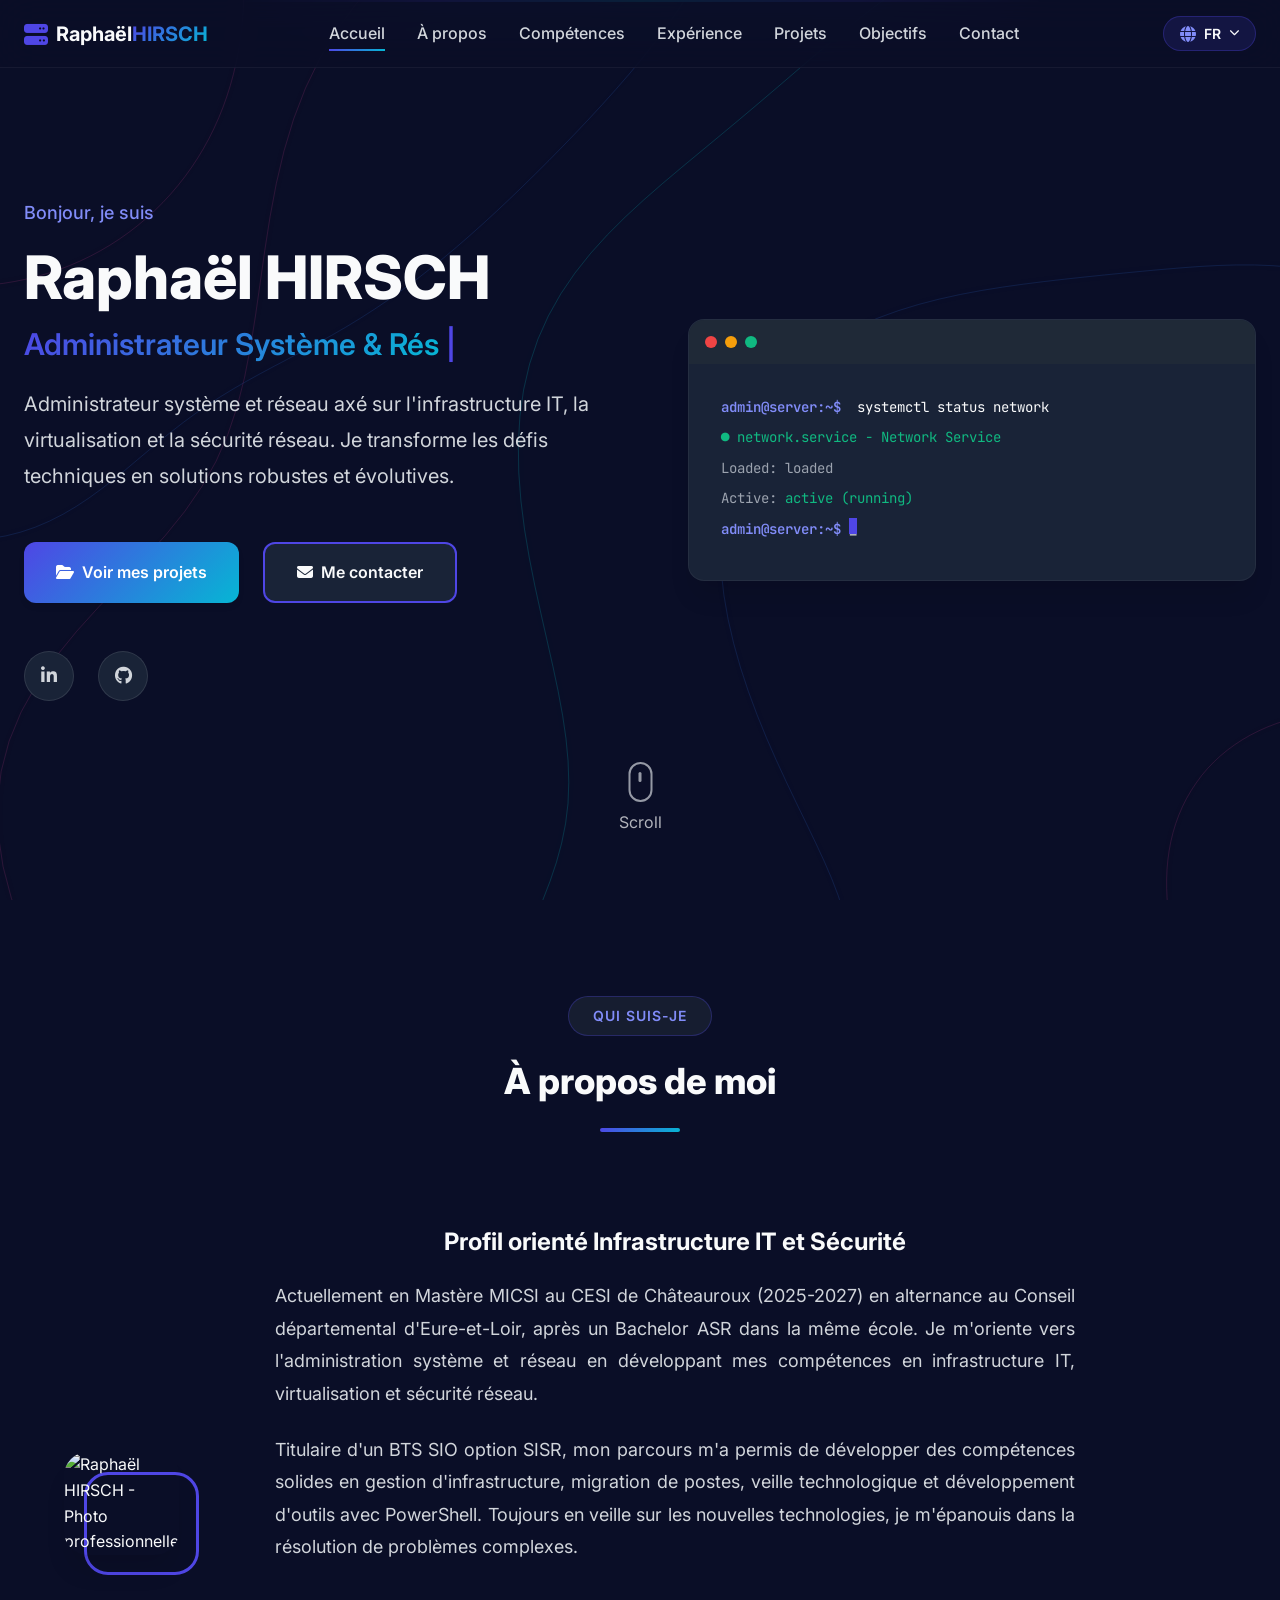
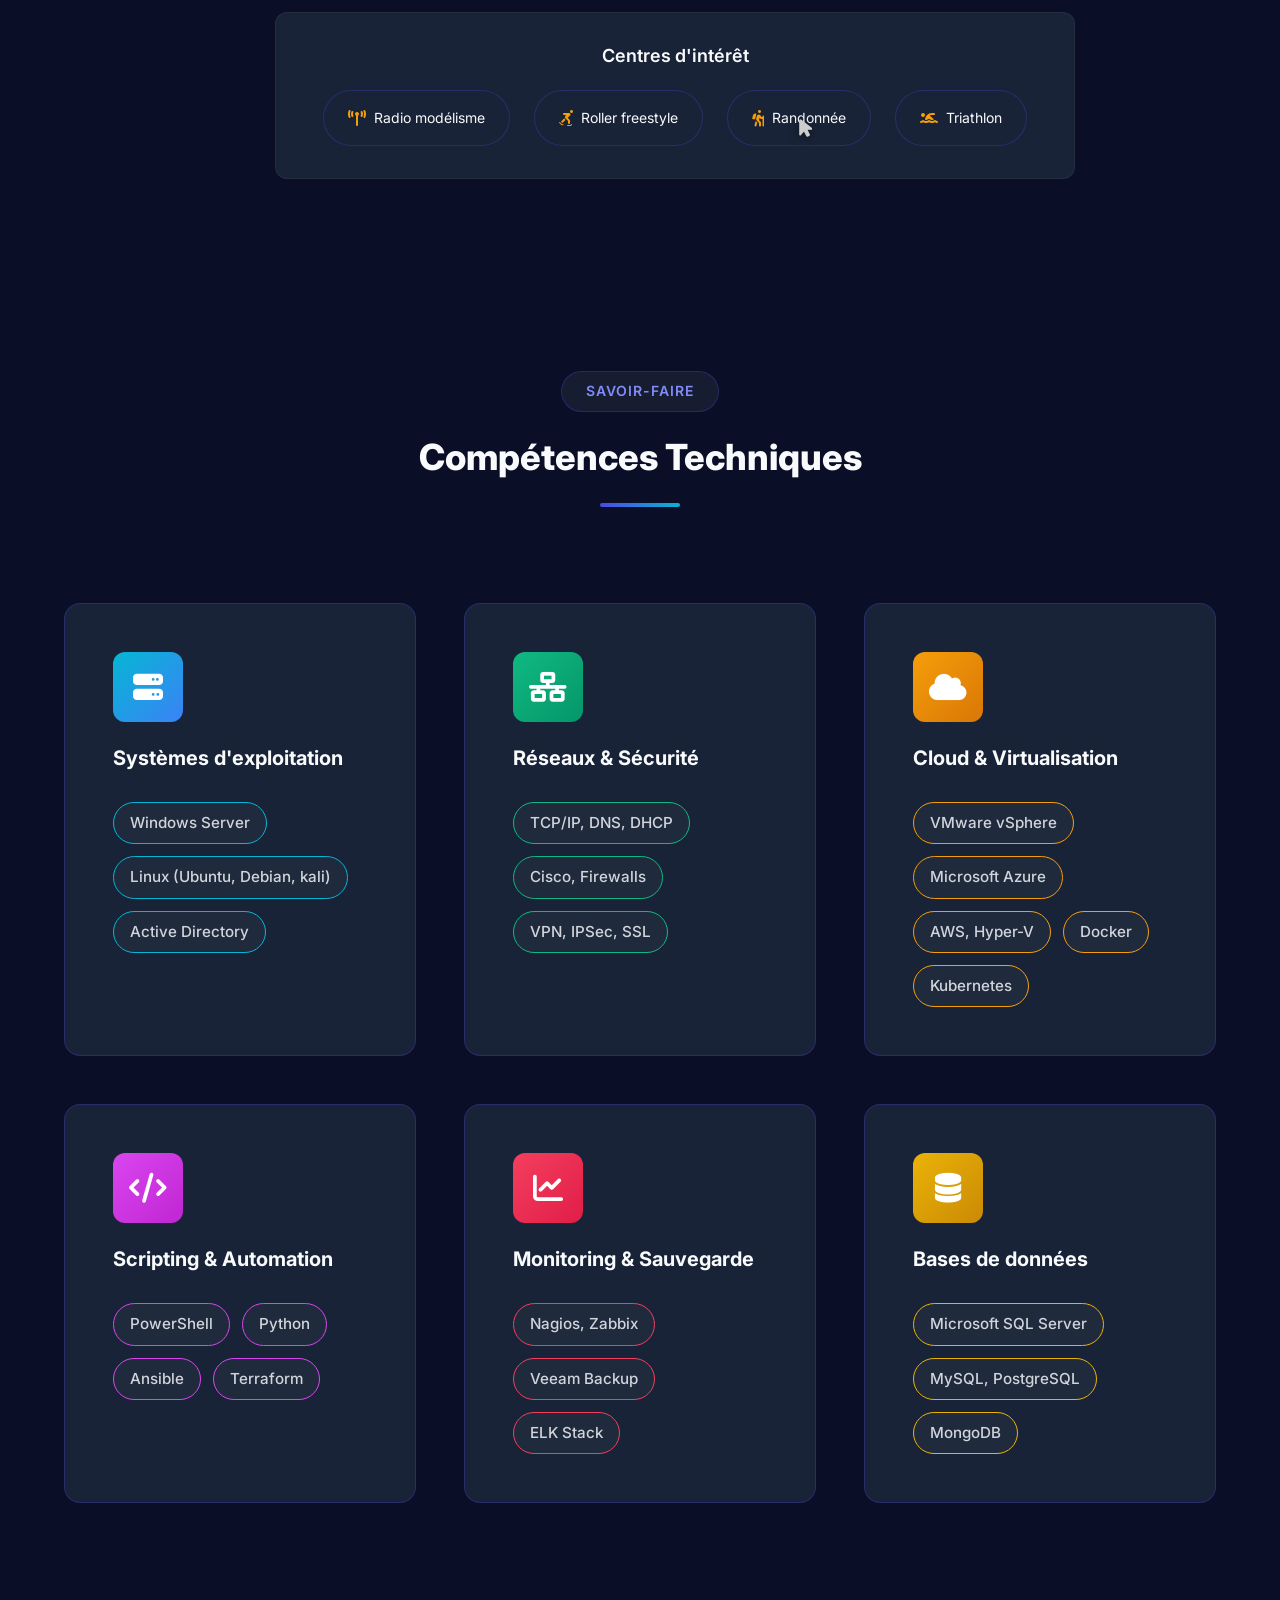
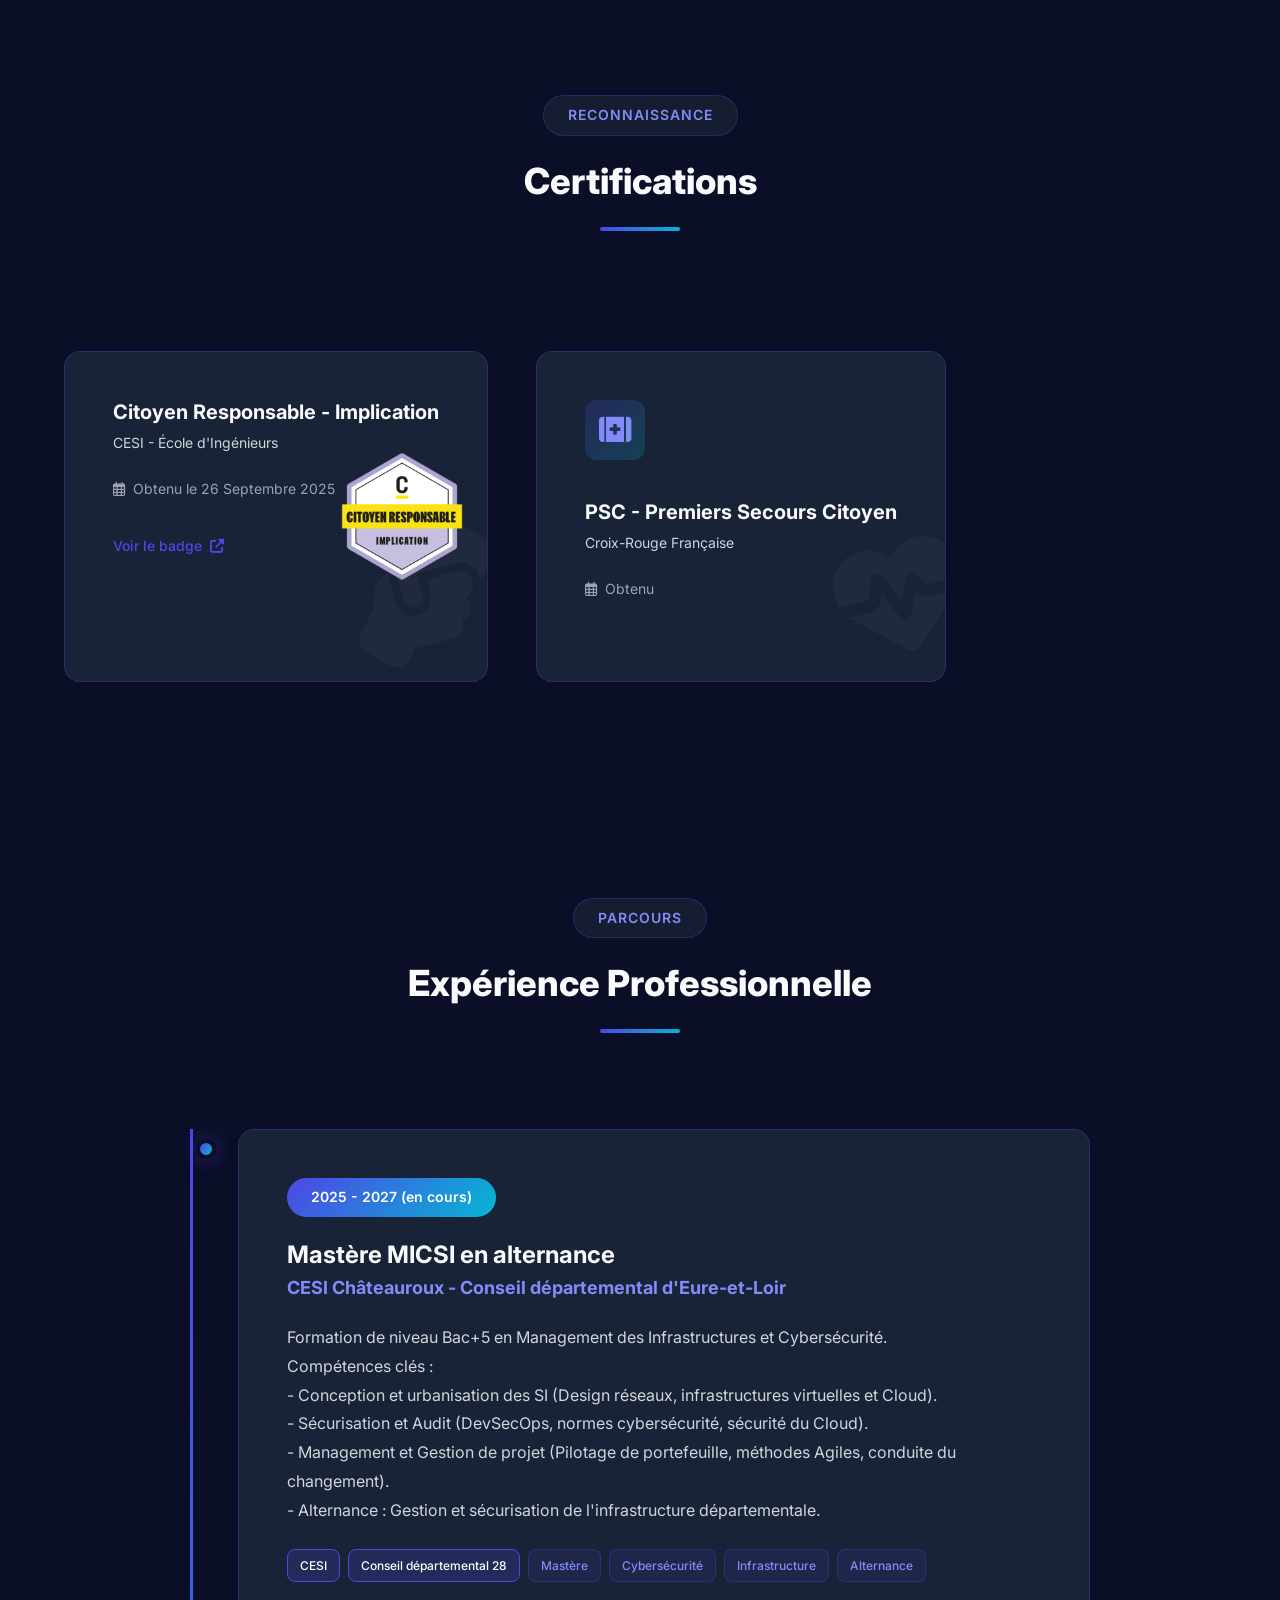
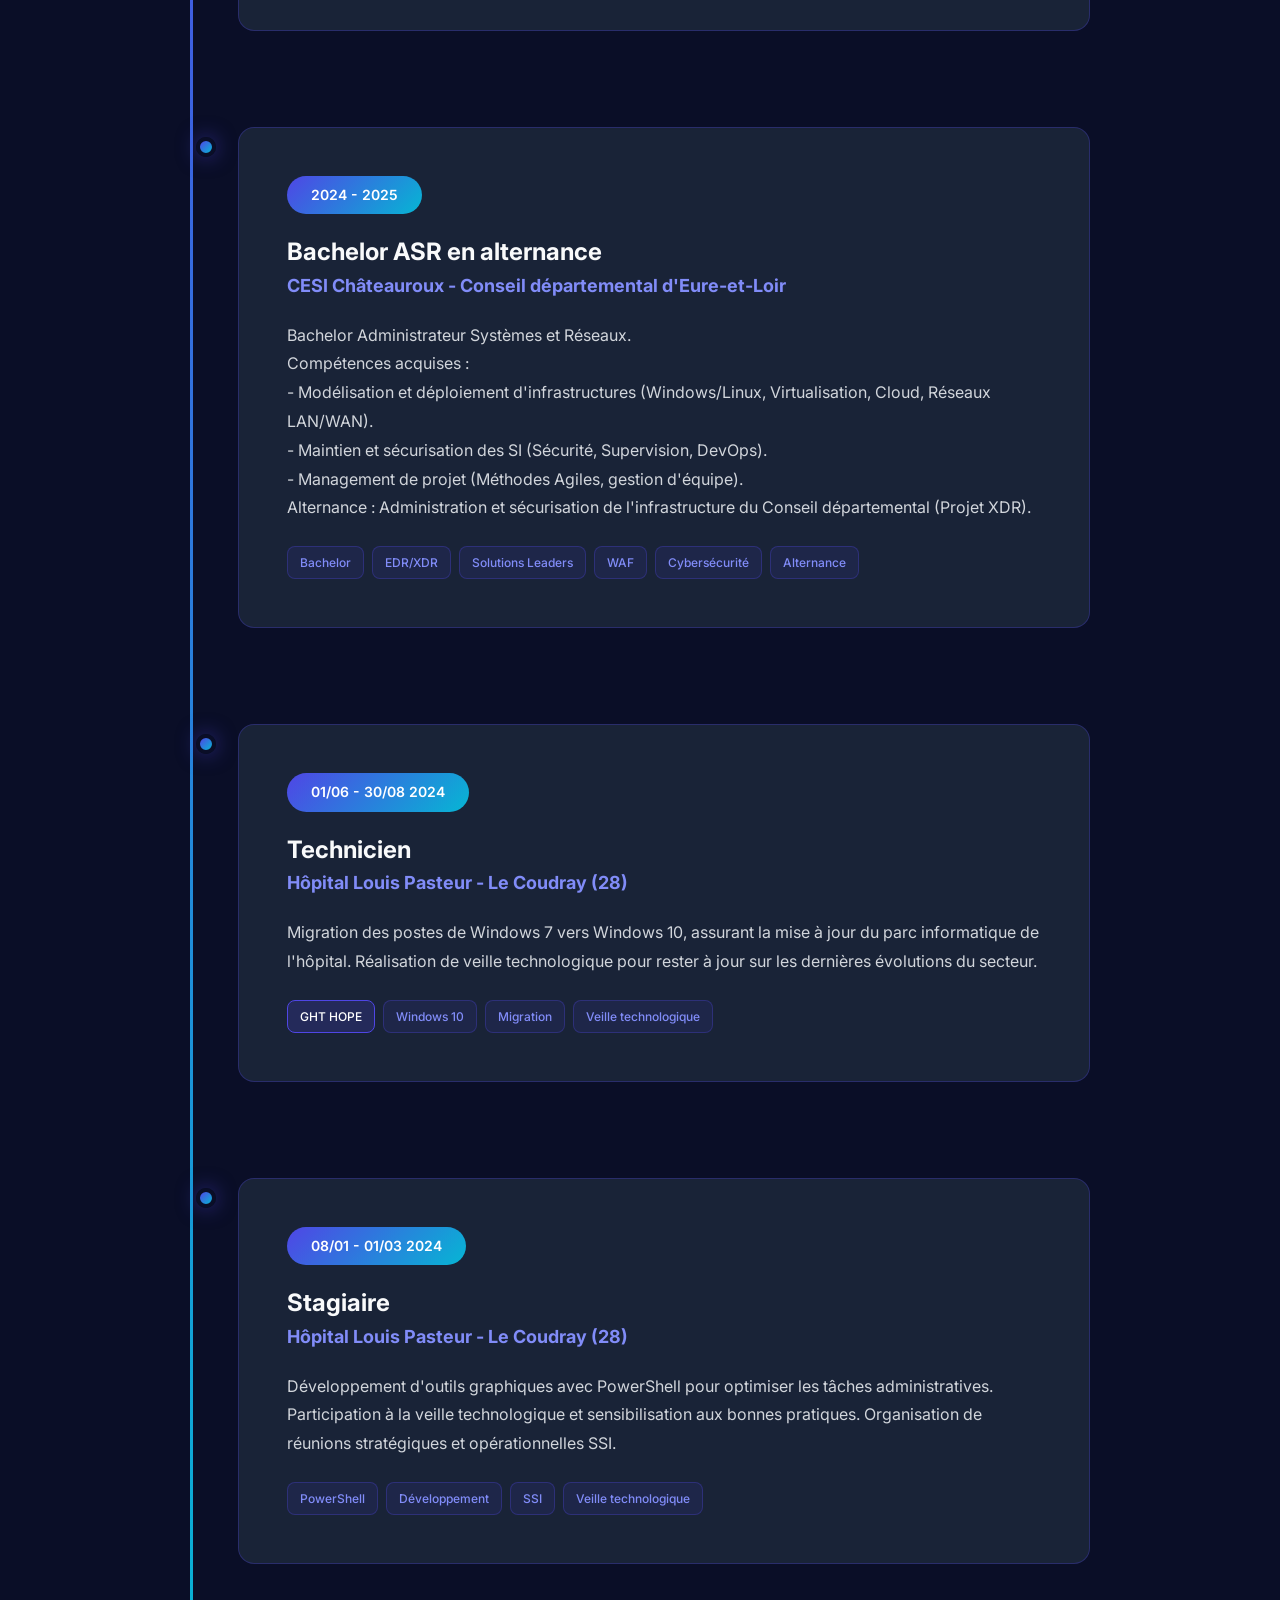
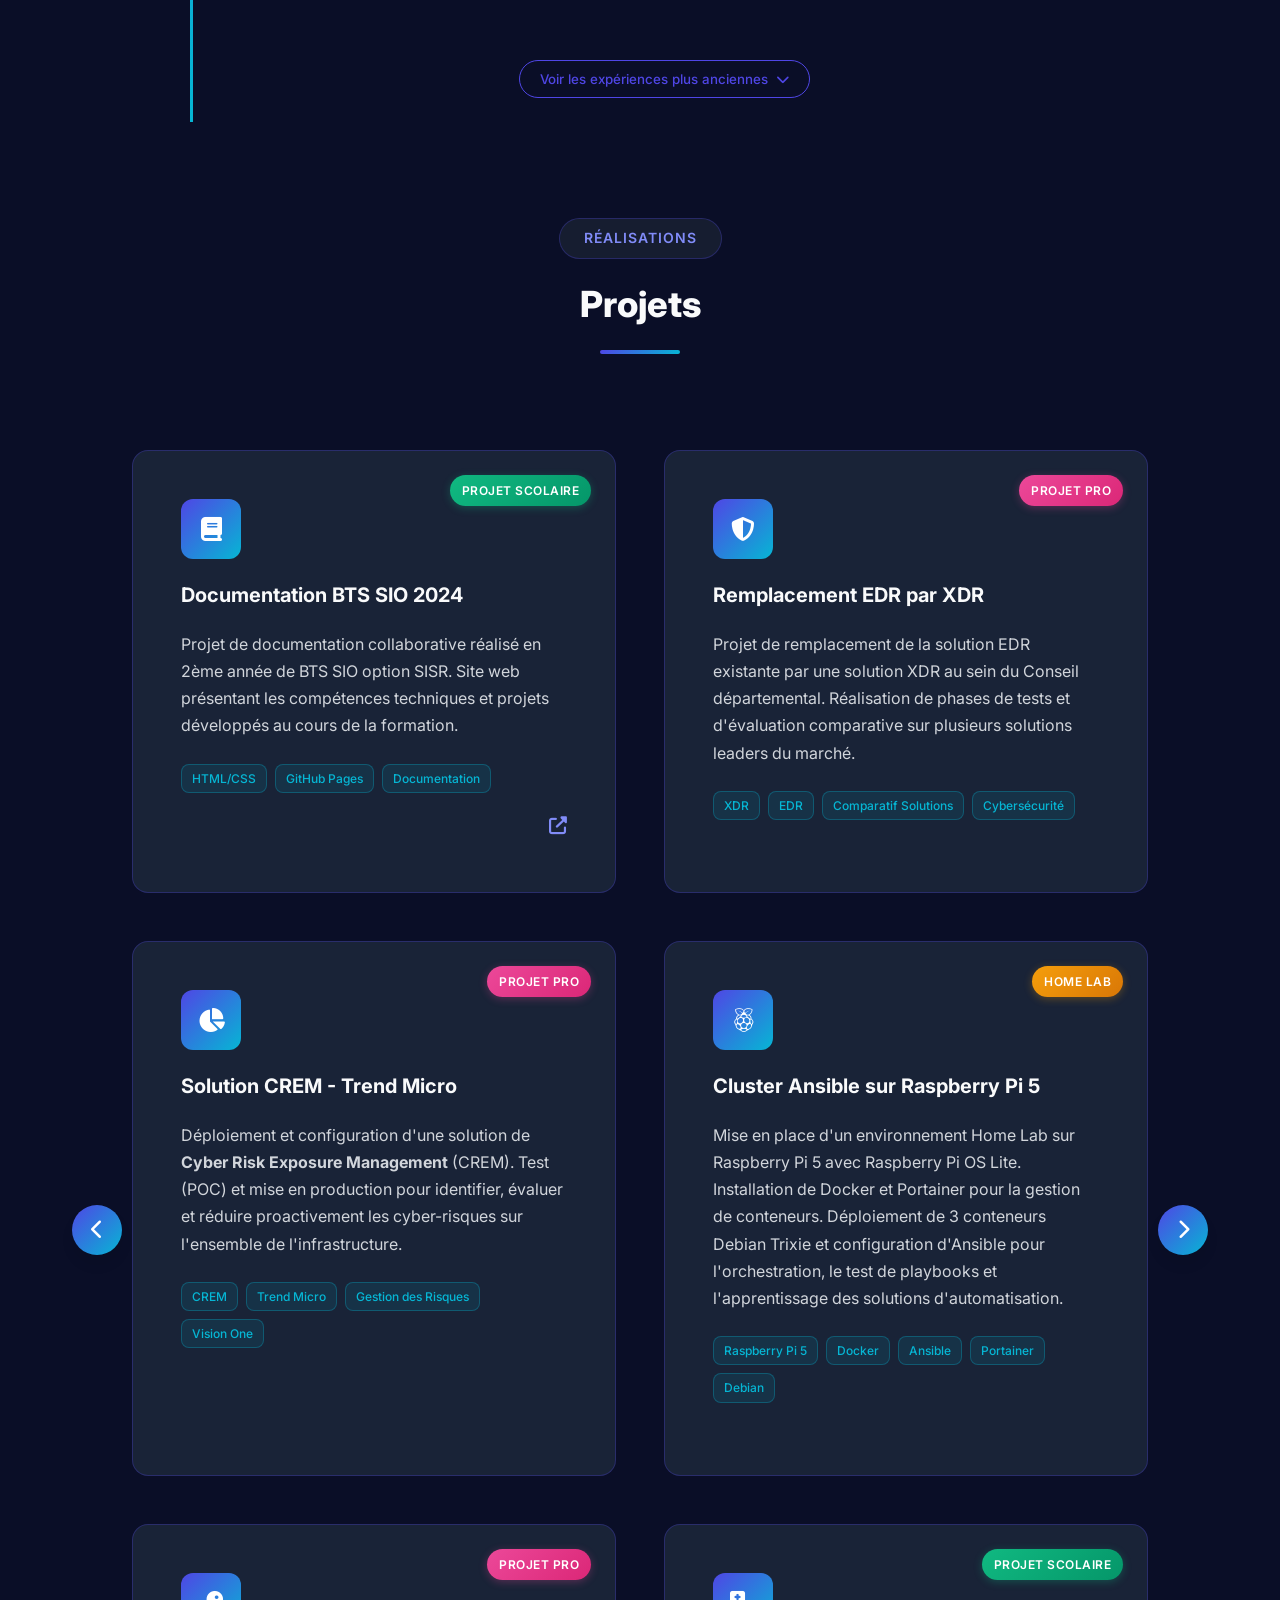
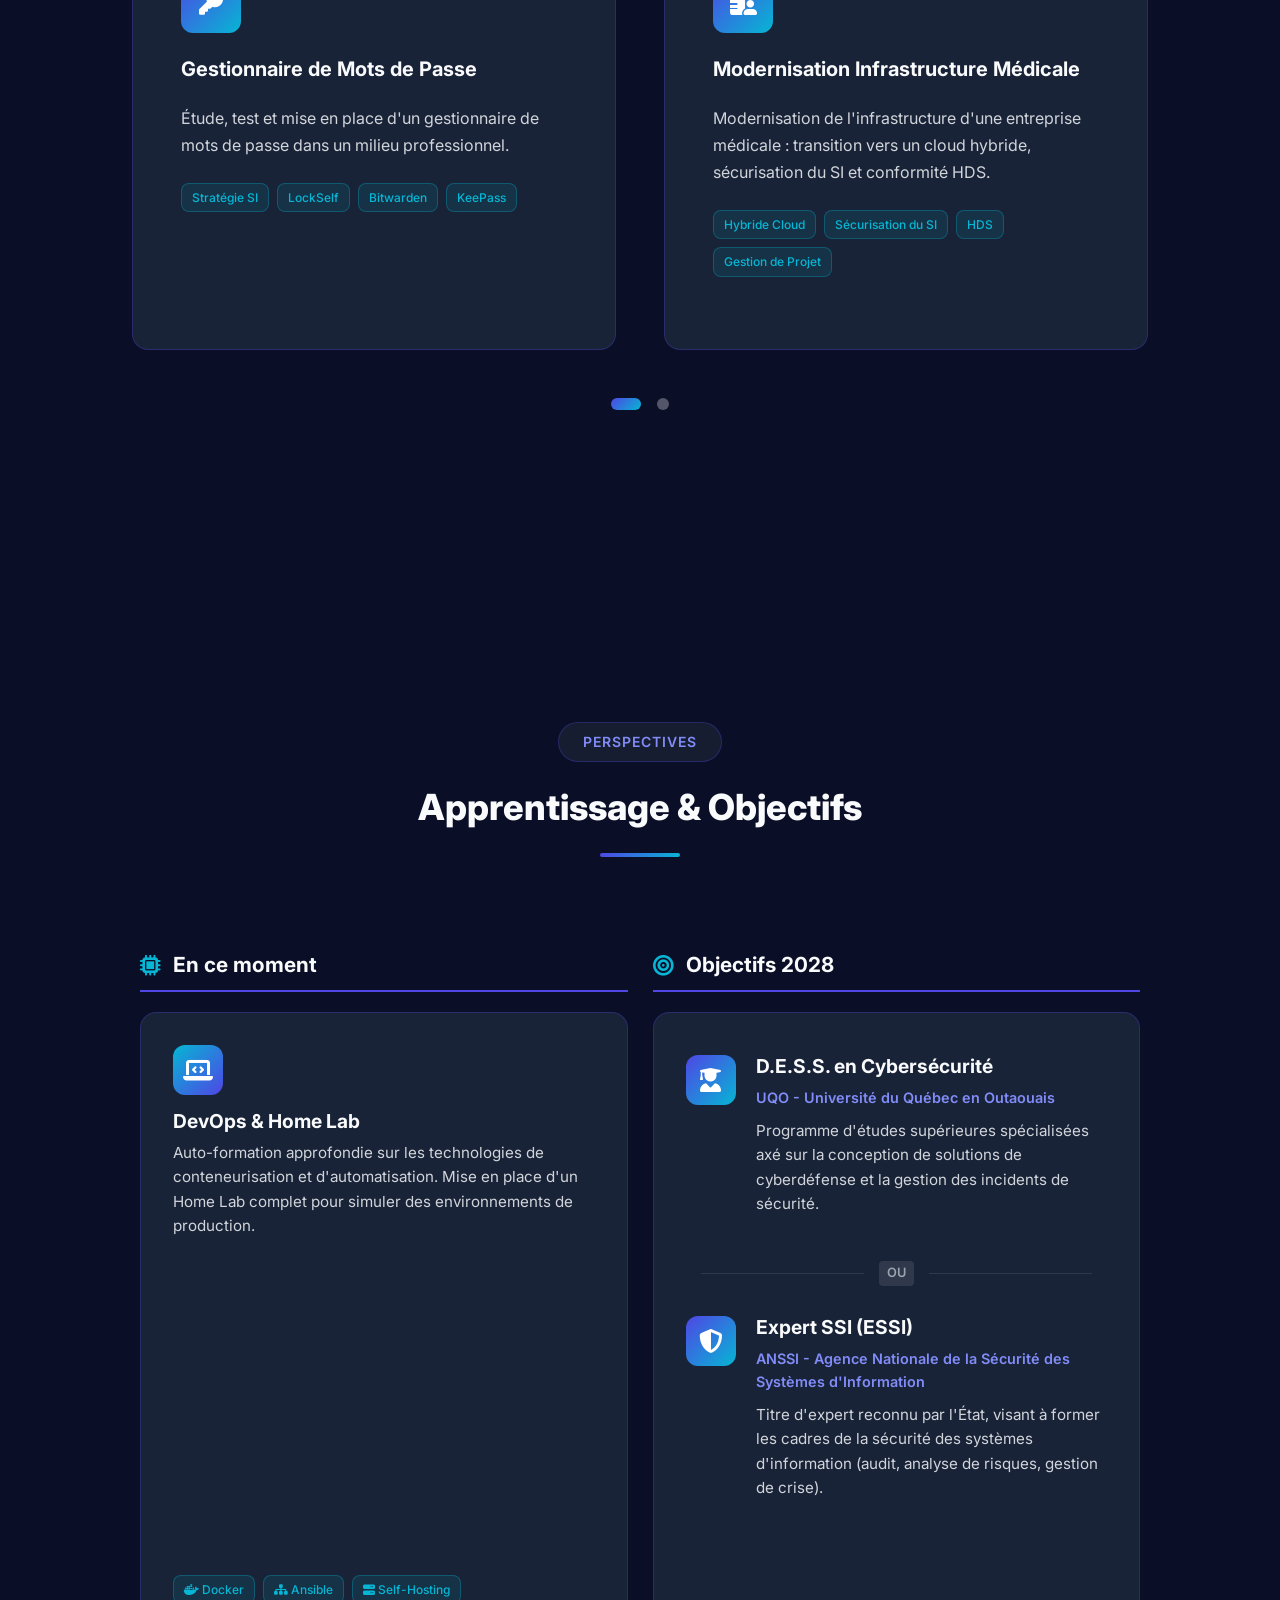
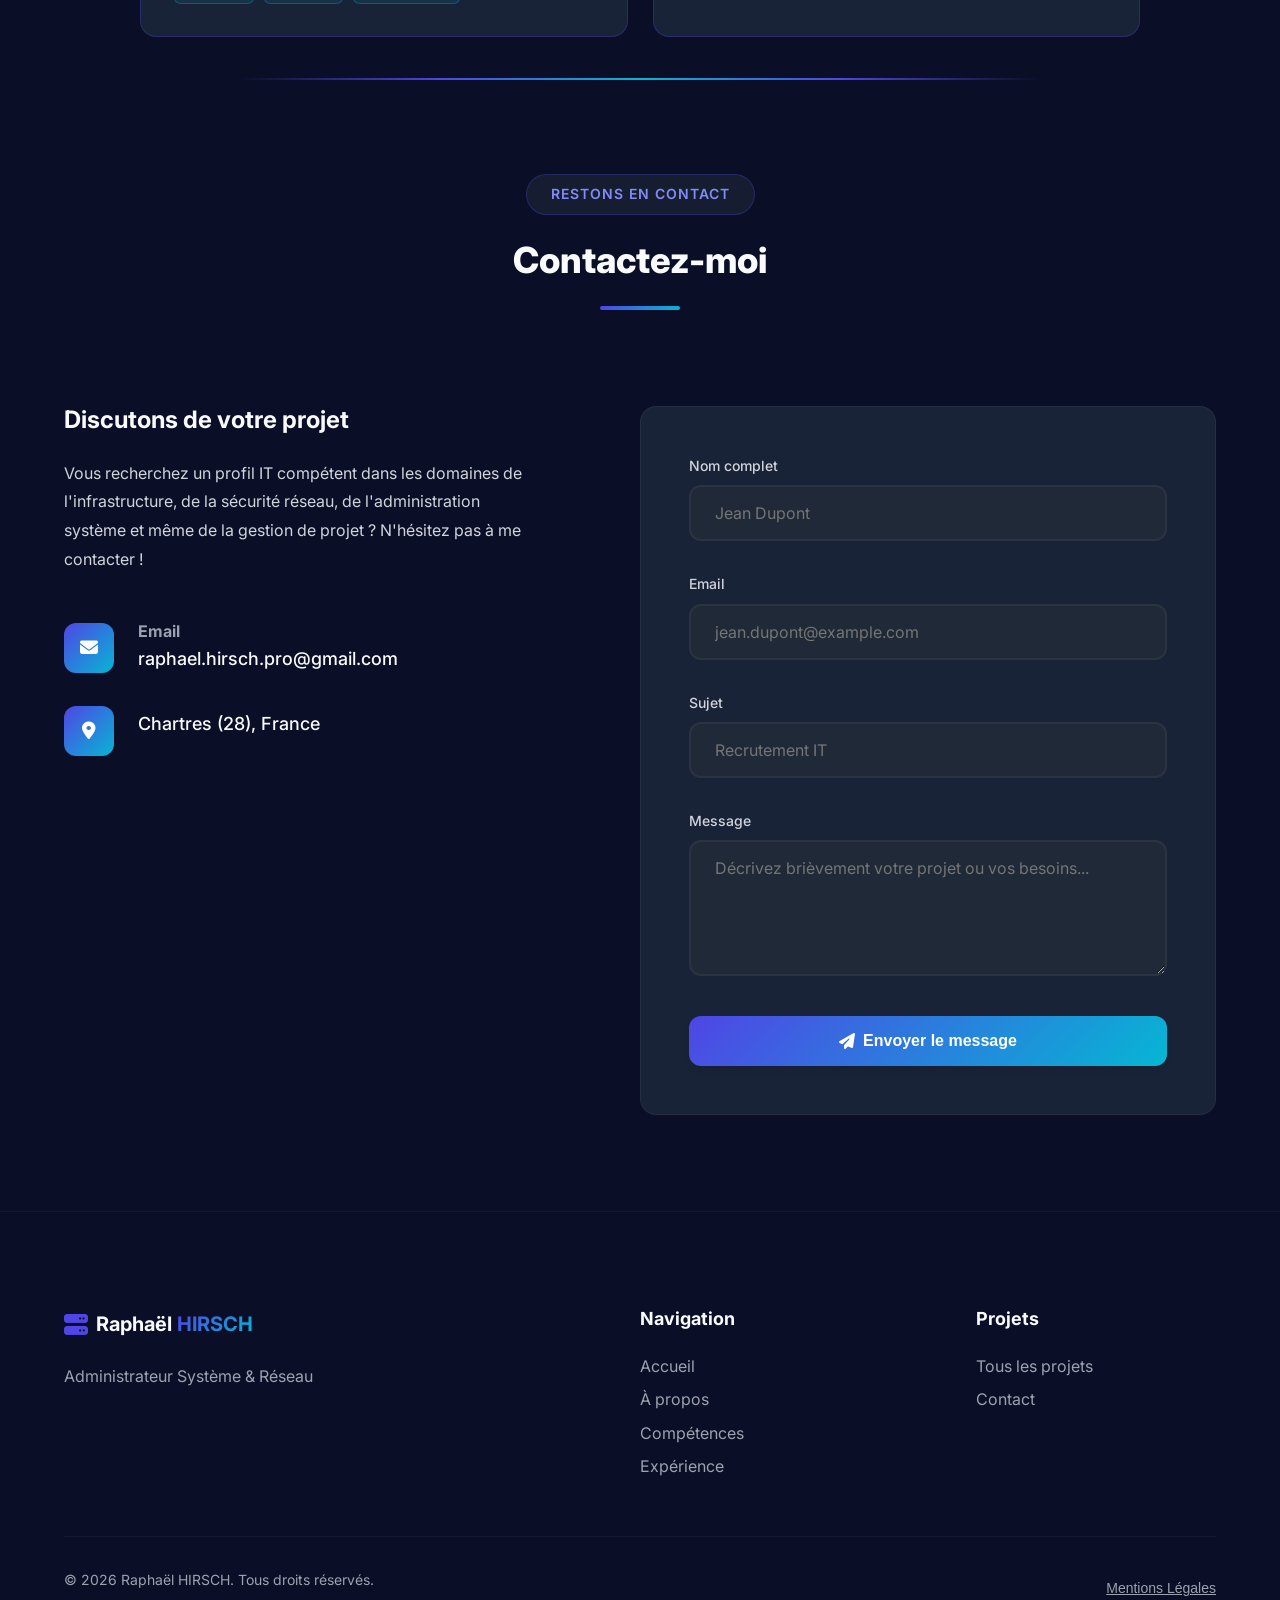
==== commit 9fa3af14: "SEO" ====
--- a/index.html
+++ b/index.html
@@ -5,9 +5,9 @@
     <meta charset="UTF-8">
     <meta name="viewport" content="width=device-width, initial-scale=1.0">
     <meta name="description"
-        content="Portfolio professionnel d'un administrateur système et réseau axé sur l'infrastructure IT, la virtualisation et la sécurité réseau">
+        content="Raphaël HIRSCH, Administrateur Système & Réseau à Chartres. Portfolio professionnel : Infrastructure IT, Virtualisation, Cybersécurité et DevOps.">
     <meta name="keywords"
-        content="administrateur système, réseau, infrastructure IT, DevOps, virtualisation, cybersécurité">
+        content="Raphaël HIRSCH, administrateur système, réseau, infrastructure IT, DevOps, virtualisation, cybersécurité, Chartres, Eure-et-Loir">
     <meta name="author" content="Raphaël HIRSCH">
     <meta name="google-site-verification" content="w7FwXsX5ZoLYuLtrRpvczfRKq1HlVfrvR0tiHA48o6A" />
     <title>Raphaël HIRSCH - Administrateur Système & Réseau</title>
@@ -31,14 +31,14 @@
     <meta property="og:type" content="website">
     <meta property="og:title" content="Raphaël HIRSCH - Administrateur Système & Réseau">
     <meta property="og:description"
-        content="Administrateur système et réseau axé sur l'infrastructure IT, la virtualisation et la sécurité réseau. Portfolio professionnel.">
+        content="Raphaël HIRSCH, Administrateur Système & Réseau à Chartres. Portfolio professionnel : Infrastructure IT, Virtualisation, Cybersécurité et DevOps.">
     <meta property="og:image" content="https://portfolio.raphael-hirsch.fr/favicon.png">
 
     <!-- Twitter -->
     <meta property="twitter:card" content="summary_large_image">
     <meta property="twitter:title" content="Raphaël HIRSCH - Administrateur Système & Réseau">
     <meta property="twitter:description"
-        content="Administrateur système et réseau axé sur l'infrastructure IT, la virtualisation et la sécurité réseau.">
+        content="Raphaël HIRSCH, Administrateur Système & Réseau à Chartres. Portfolio professionnel : Infrastructure IT, Virtualisation, Cybersécurité et DevOps.">
     <meta property="twitter:image" content="https://portfolio.raphael-hirsch.fr/favicon.png">
 
     <!-- Google Fonts -->
@@ -62,7 +62,7 @@
       "name": "Raphaël HIRSCH",
       "jobTitle": "Administrateur Système & Réseau",
       "image": "https://portfolio.raphael-hirsch.fr/favicon.png",
-      "url": "https://montsekai.github.io/Portfolio",
+      "url": "https://portfolio.raphael-hirsch.fr/",
       "sameAs": [
         "https://www.linkedin.com/in/raphaël-hirsch/",
         "https://github.com/MontSekai"
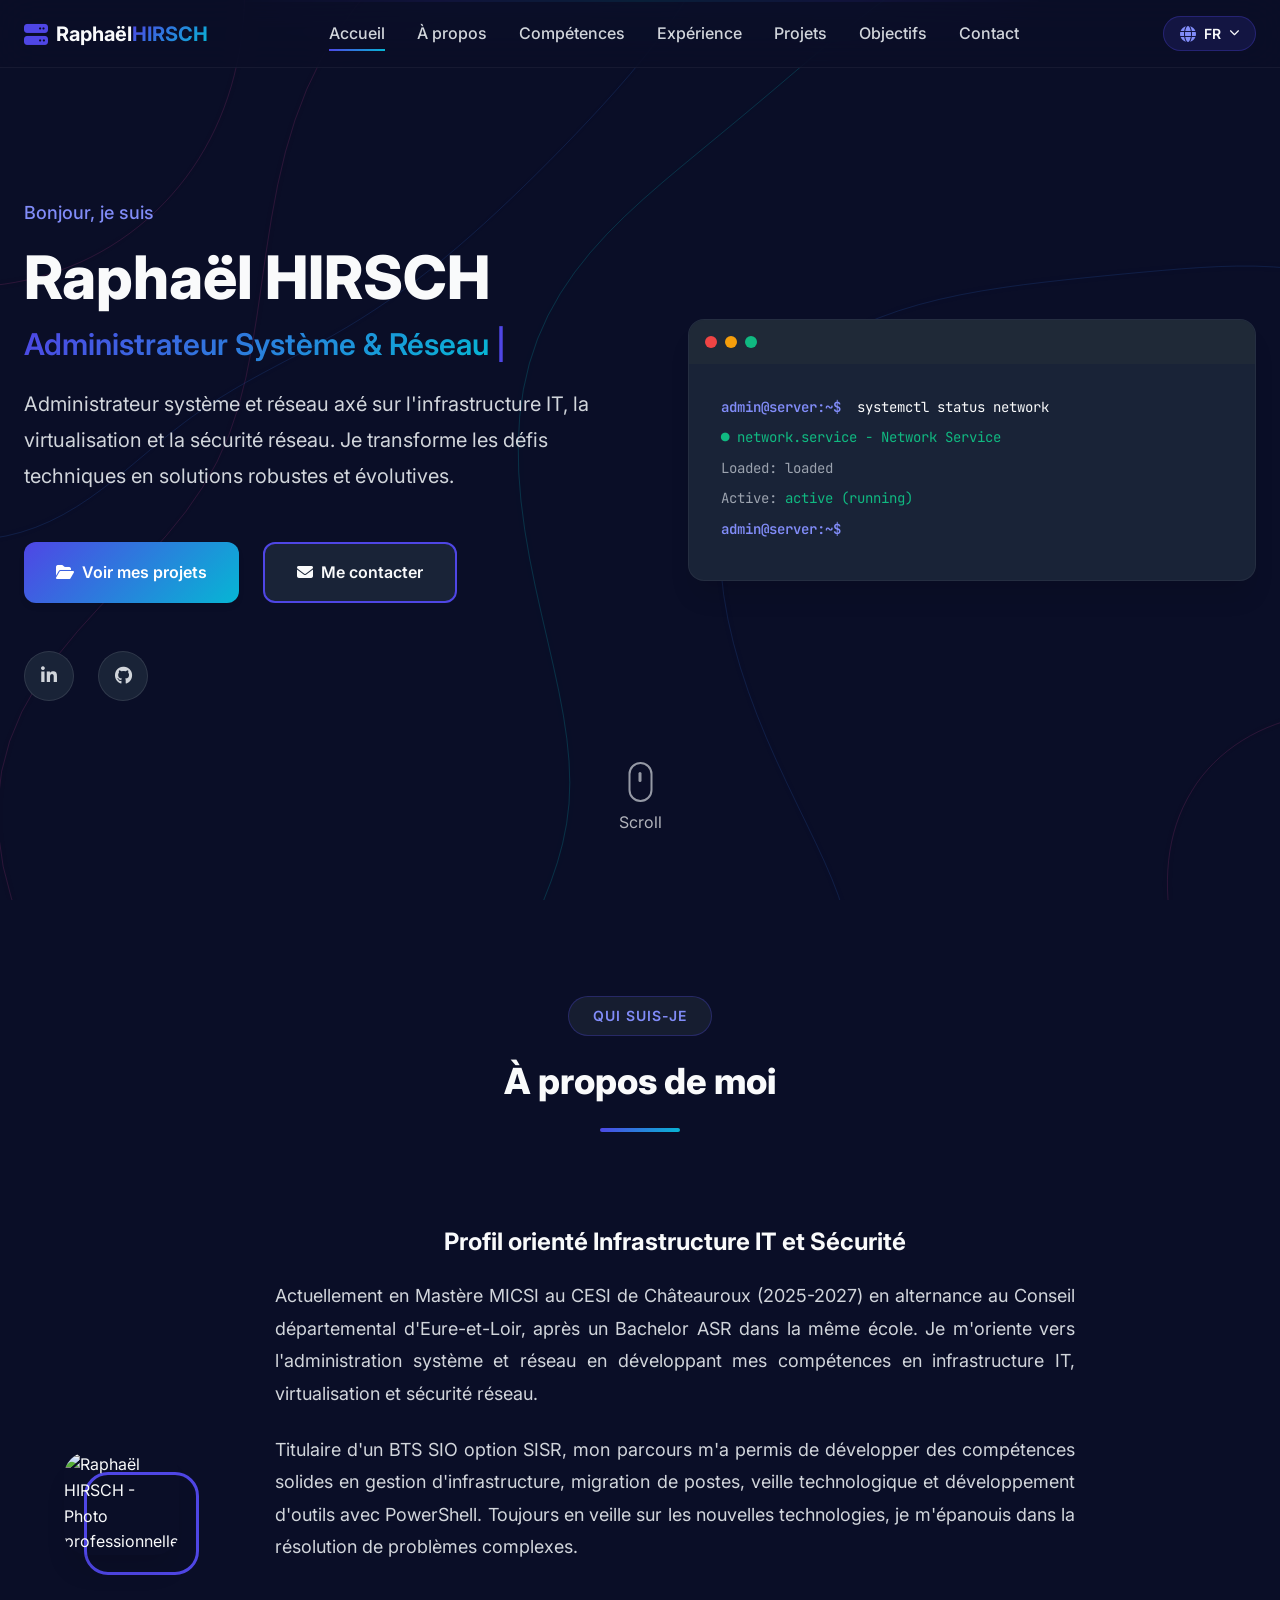
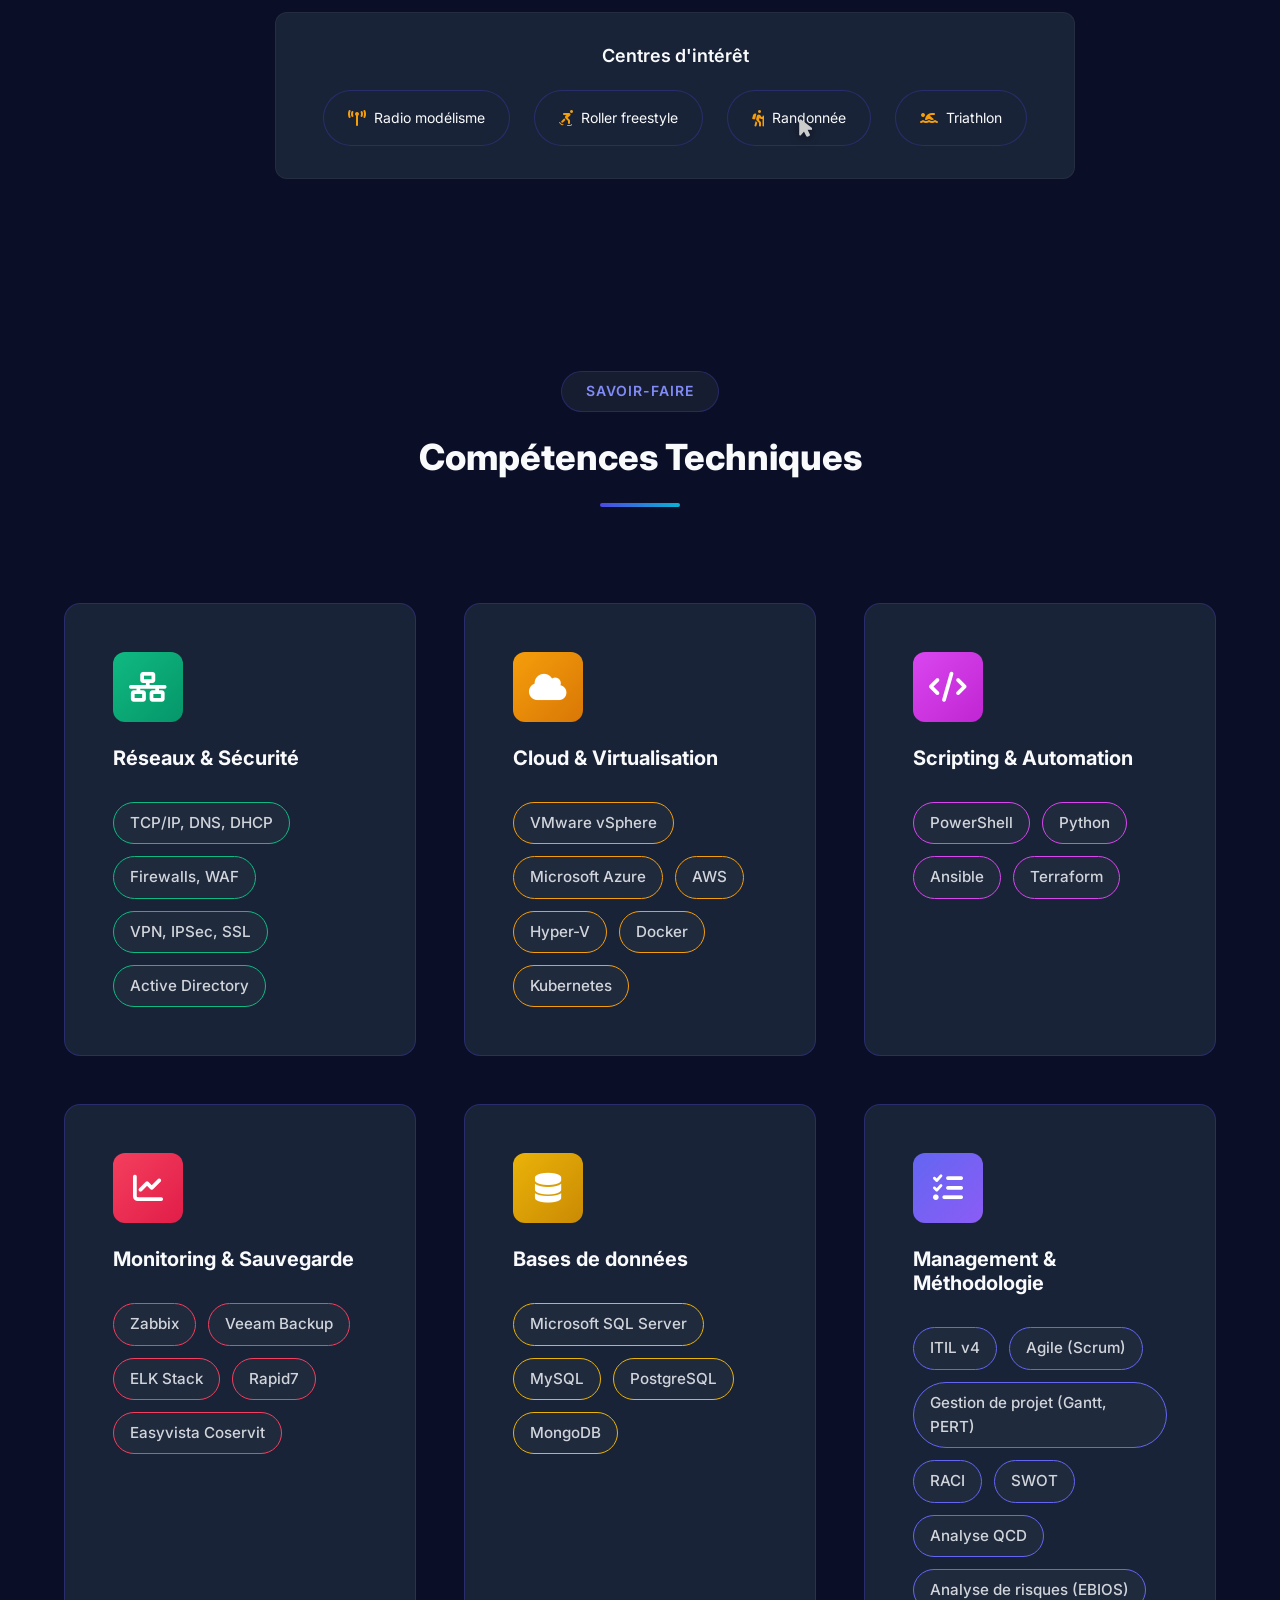
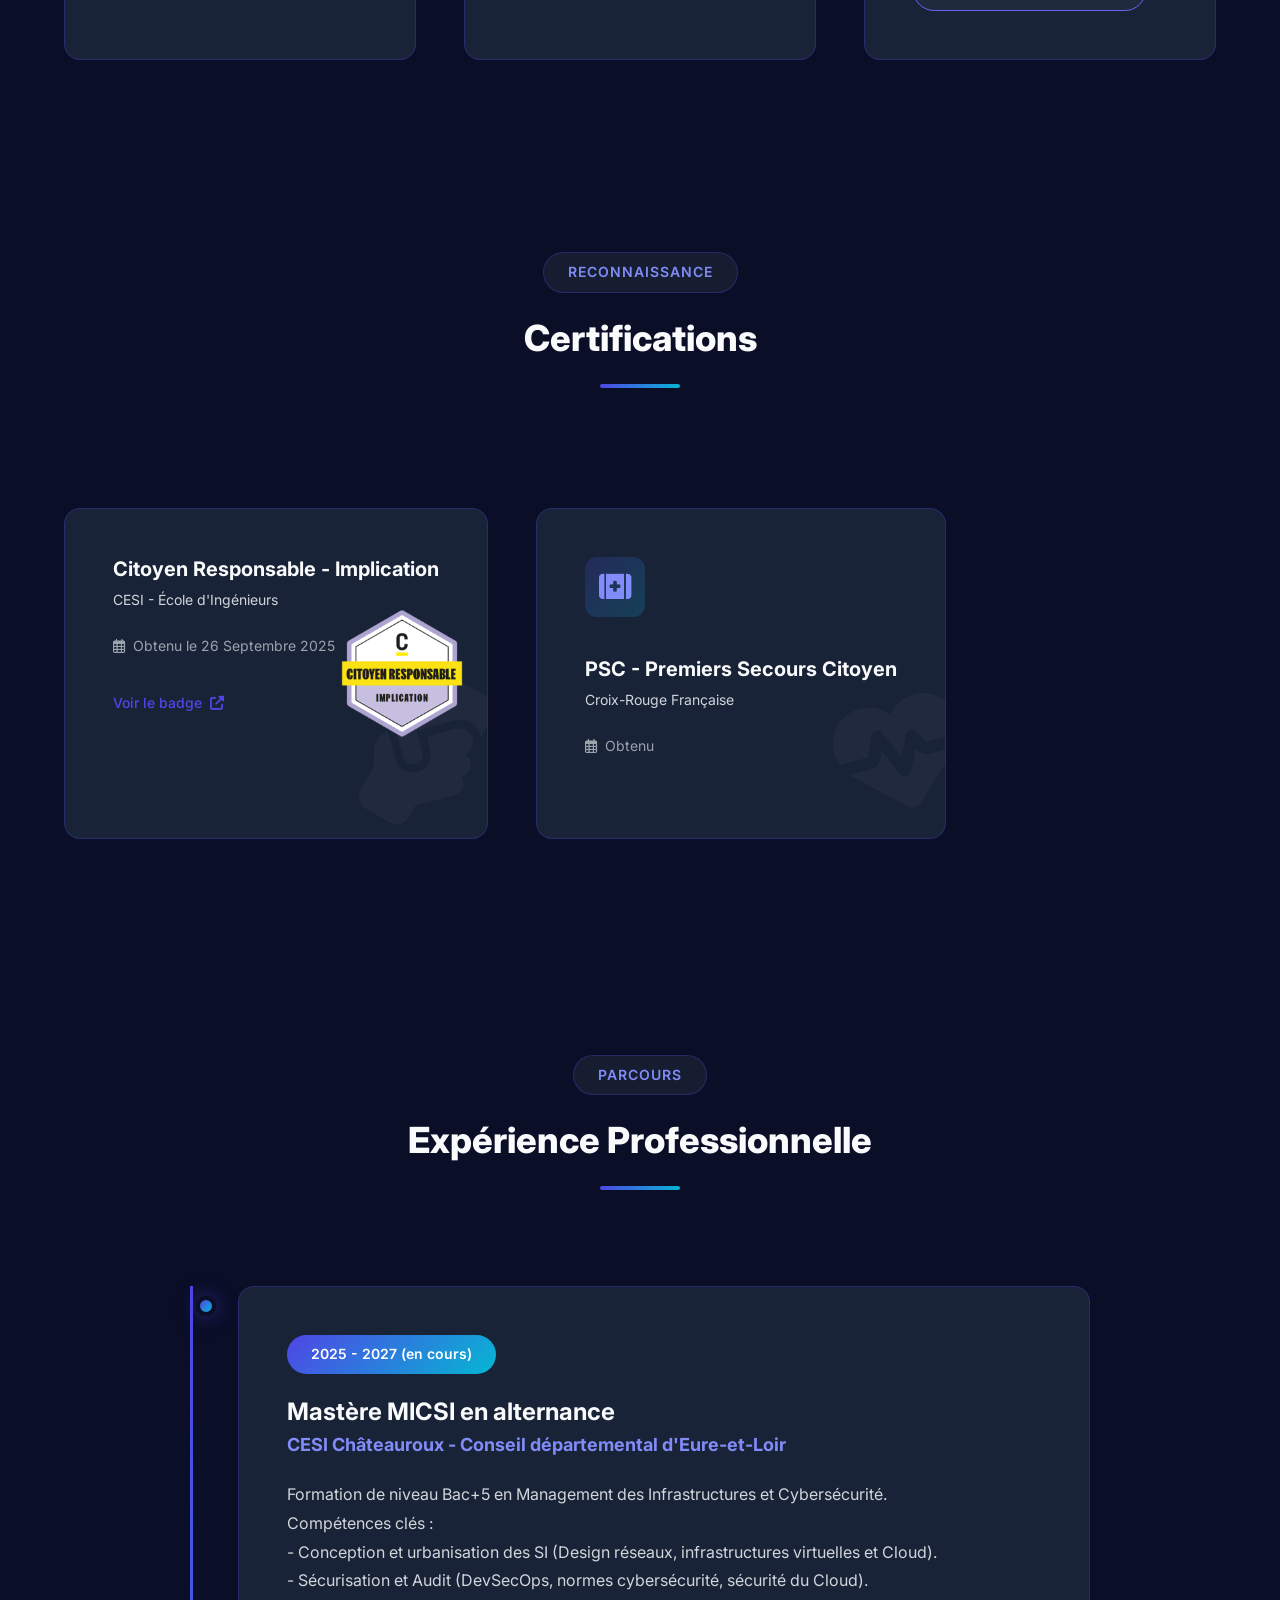
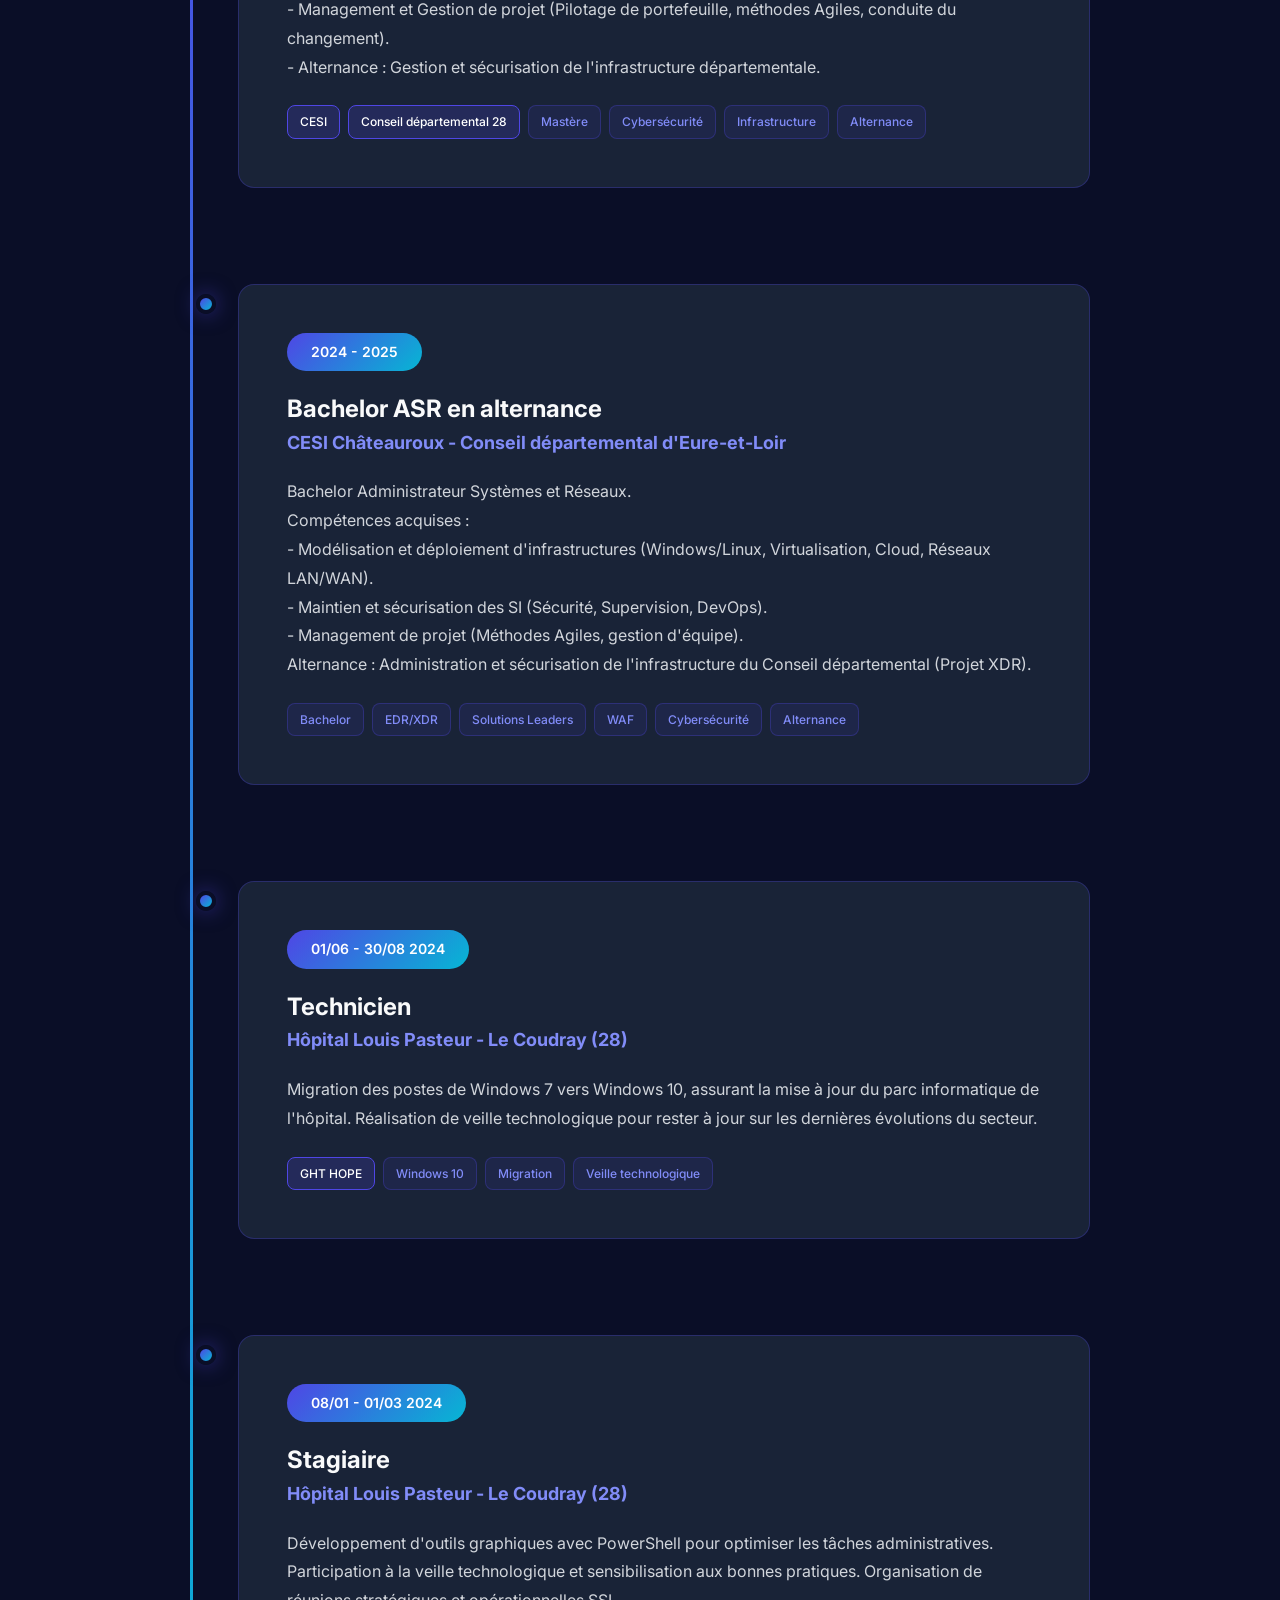
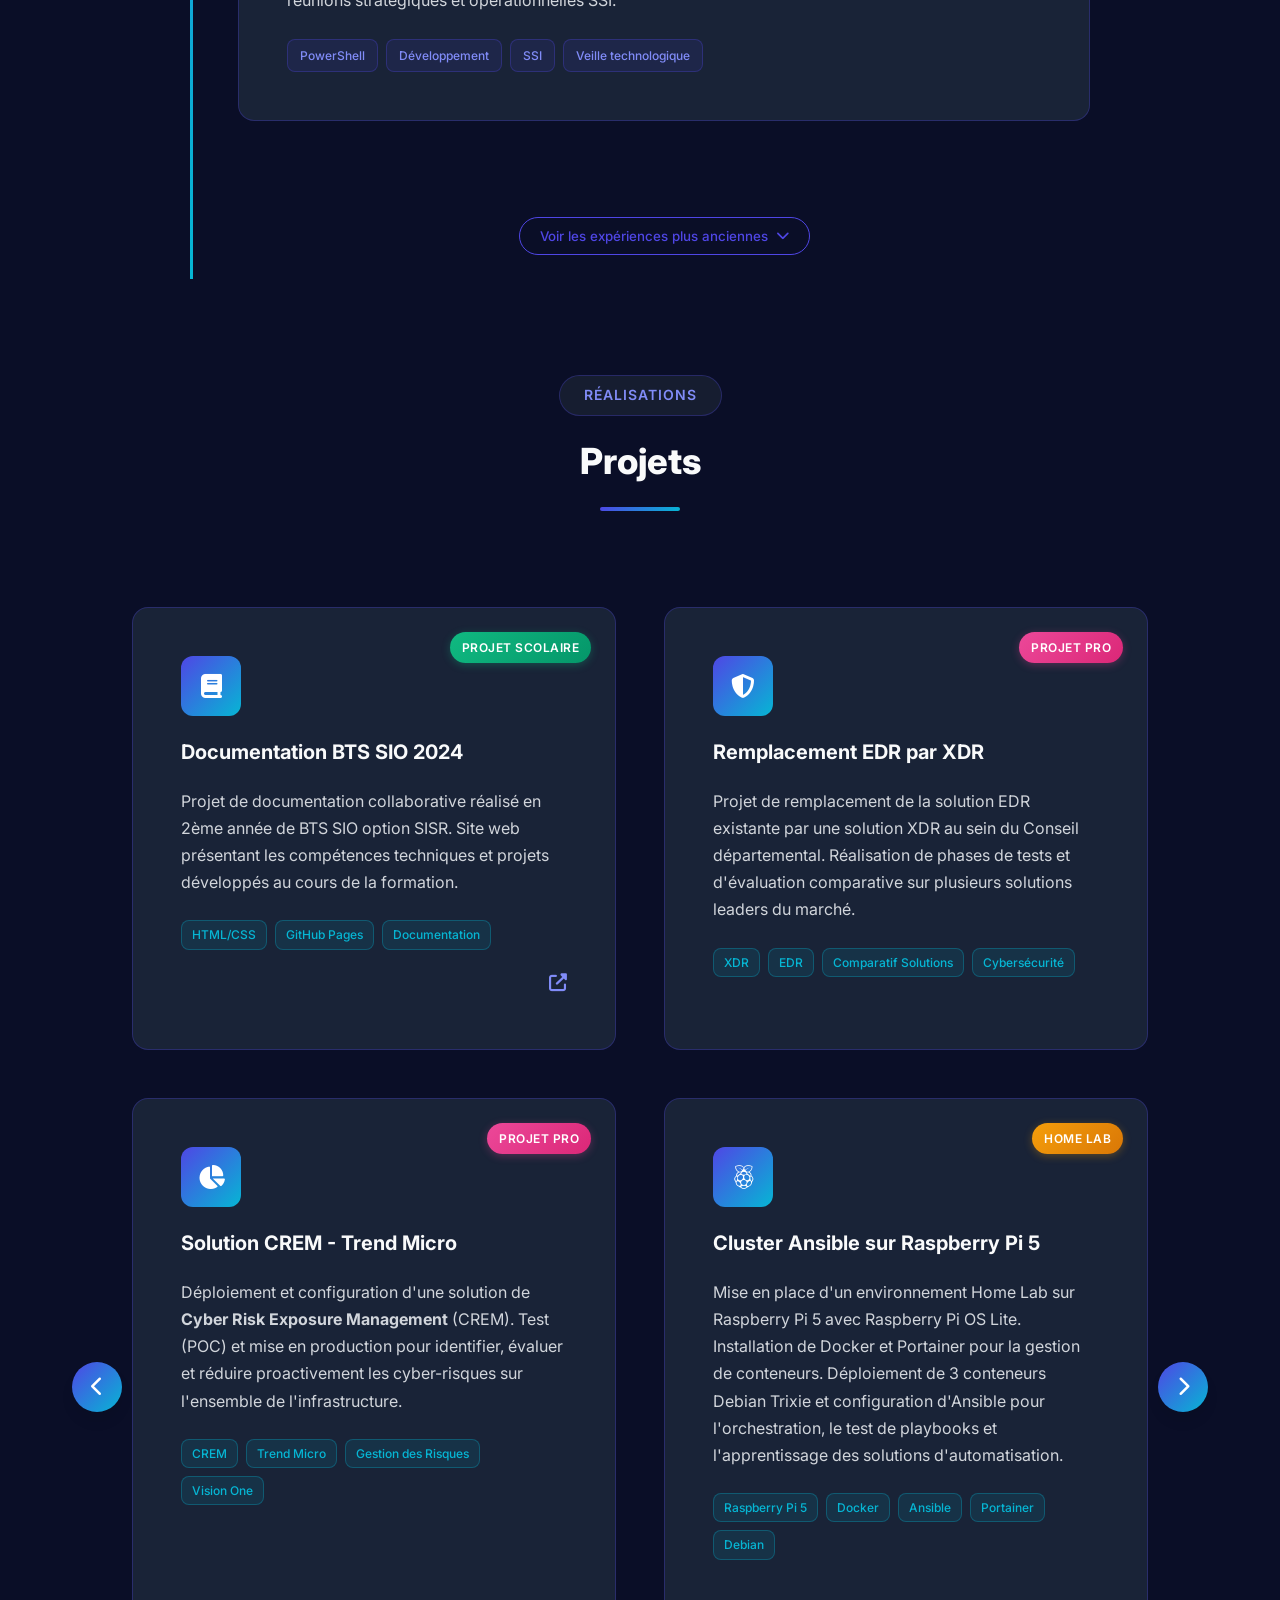
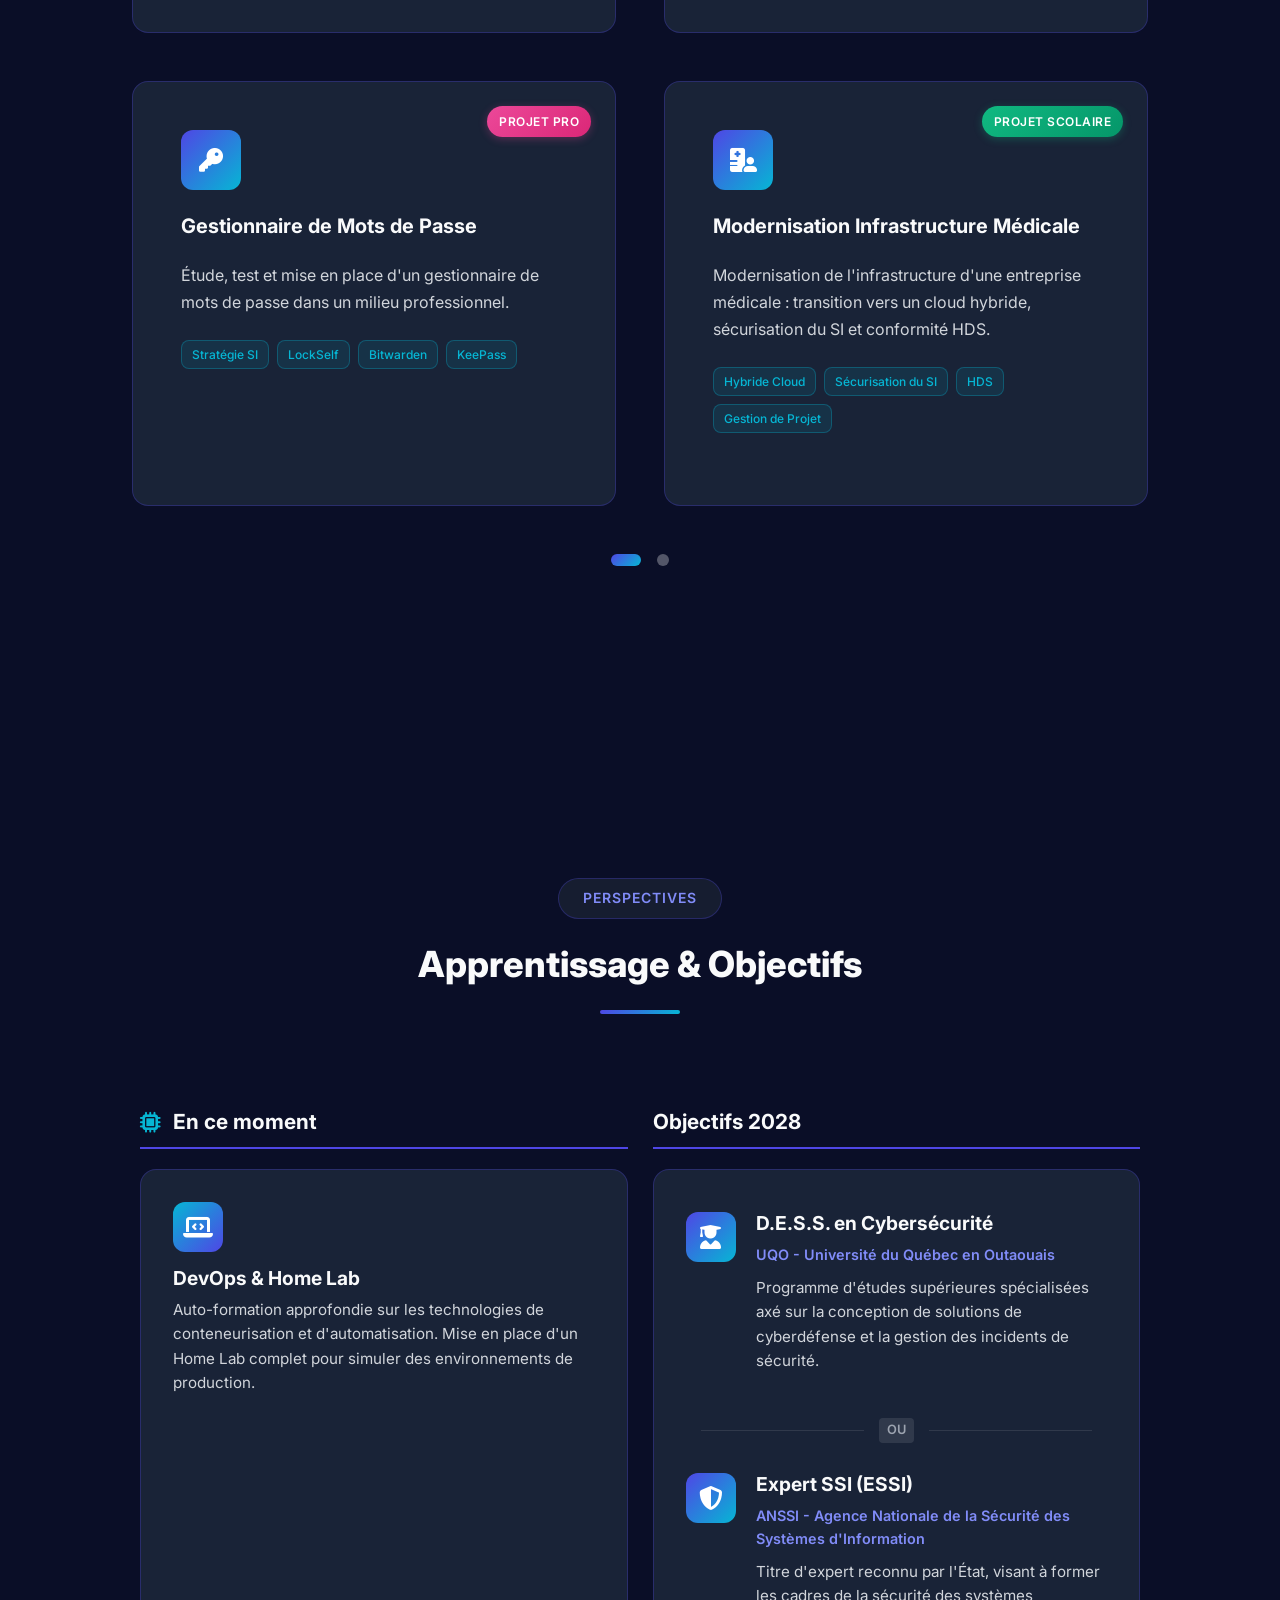
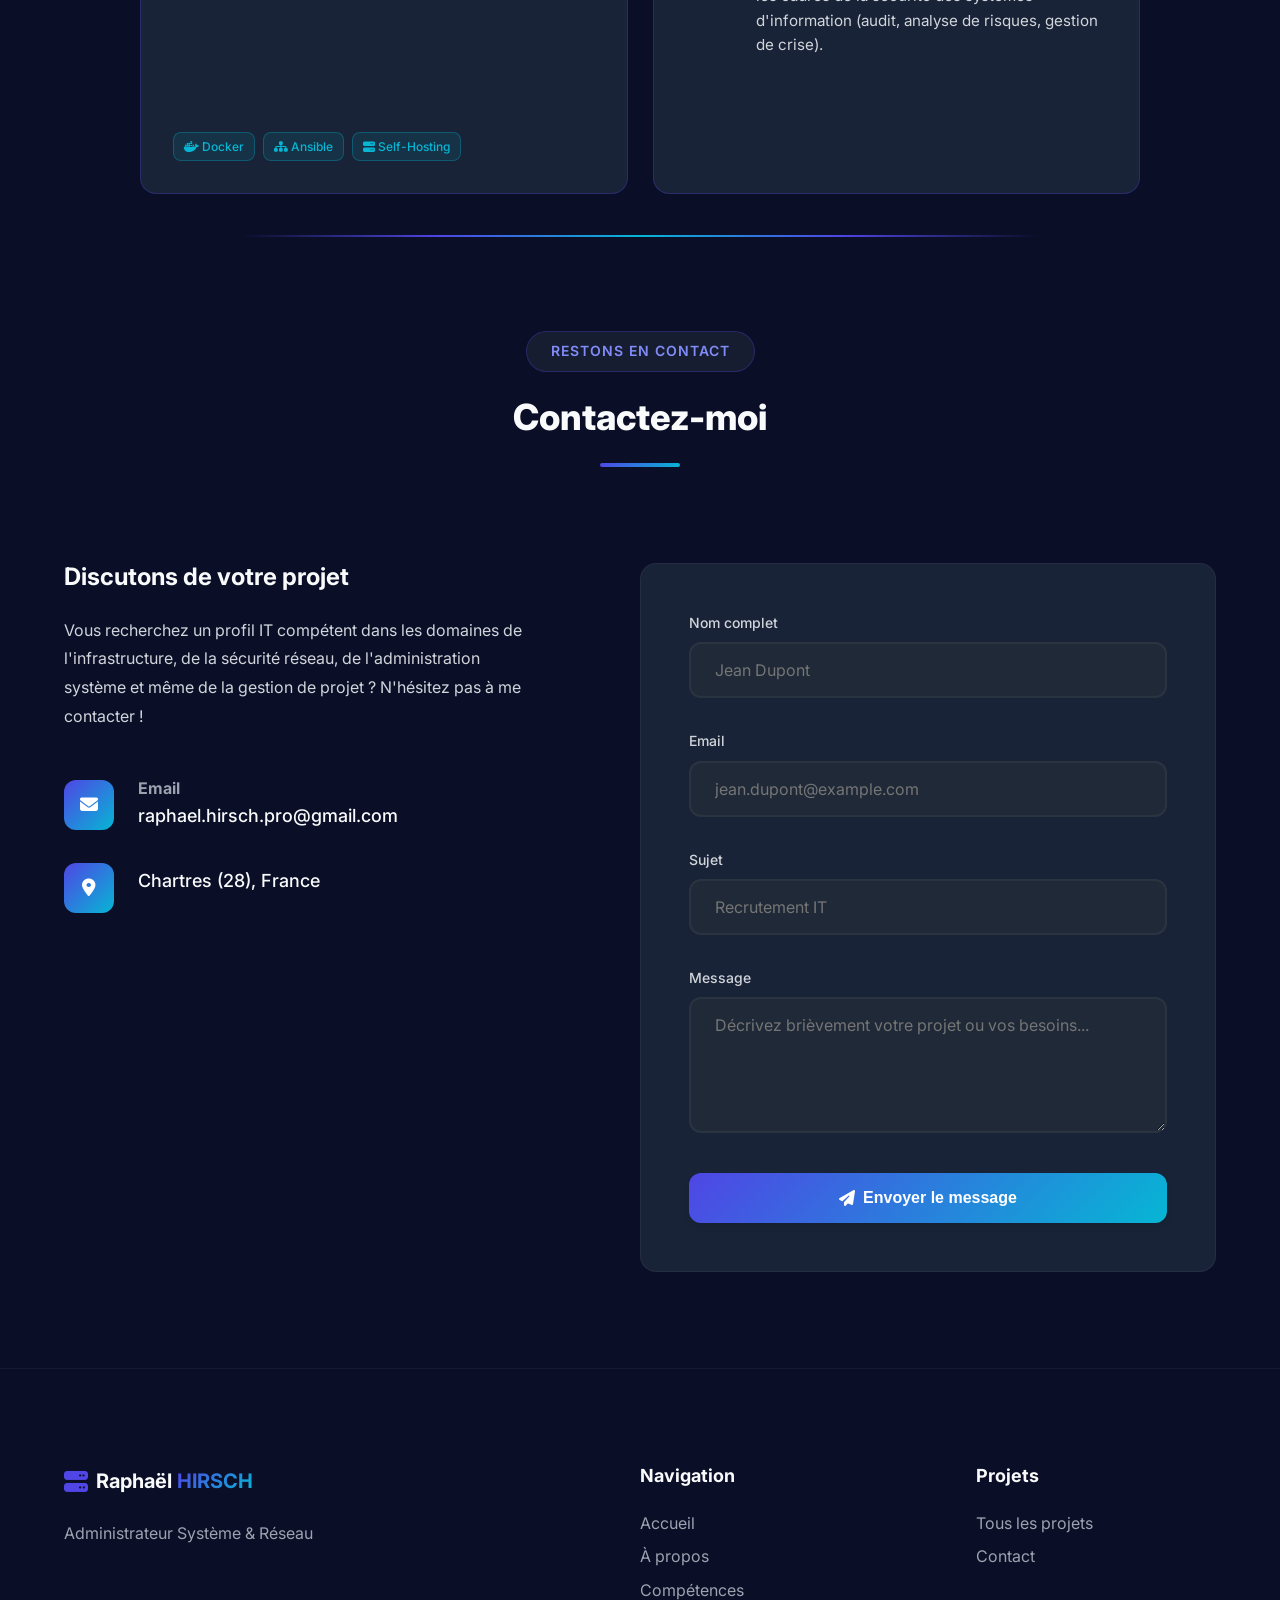
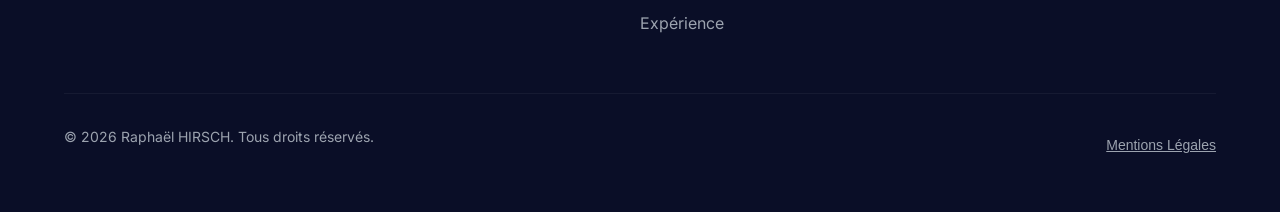
==== commit aac8fee3: "update" ====
--- a/index.html
+++ b/index.html
@@ -274,35 +274,13 @@
                 <div class="section-line"></div>
             </div>
             <div class="skills-grid">
-                <div class="skill-category cat-os">
-                    <div class="skill-icon">
-                        <i class="fas fa-server"></i>
-                    </div>
-                    <h3 class="skill-title">Systèmes d'exploitation & Virtualisation</h3>
-                    <div class="skill-items">
-                        <div class="skill-item">
-                            <div class="skill-info">
-                                <span class="skill-name">Windows Server</span>
-                            </div>
-                        </div>
-                        <div class="skill-item">
-                            <div class="skill-info">
-                                <span class="skill-name">Linux (Ubuntu, Debian, kali)</span>
-                            </div>
-                        </div>
-                        <div class="skill-item">
-                            <div class="skill-info">
-                                <span class="skill-name">Active Directory</span>
-                            </div>
-                        </div>
-                    </div>
-                </div>
+
 
                 <div class="skill-category cat-network">
                     <div class="skill-icon">
                         <i class="fas fa-network-wired"></i>
                     </div>
-                    <h3 class="skill-title">Réseaux & Sécurité</h3>
+                    <h3 class="skill-title" data-i18n="skills.network">Réseaux & Sécurité</h3>
                     <div class="skill-items">
                         <div class="skill-item">
                             <div class="skill-info">
@@ -311,12 +289,17 @@
                         </div>
                         <div class="skill-item">
                             <div class="skill-info">
-                                <span class="skill-name">Cisco, Firewalls</span>
+                                <span class="skill-name">Firewalls, WAF</span>
                             </div>
                         </div>
                         <div class="skill-item">
                             <div class="skill-info">
                                 <span class="skill-name">VPN, IPSec, SSL</span>
+                            </div>
+                        </div>
+                        <div class="skill-item">
+                            <div class="skill-info">
+                                <span class="skill-name">Active Directory</span>
                             </div>
                         </div>
                     </div>
@@ -326,7 +309,7 @@
                     <div class="skill-icon">
                         <i class="fas fa-cloud"></i>
                     </div>
-                    <h3 class="skill-title">Cloud & Virtualisation</h3>
+                    <h3 class="skill-title" data-i18n="skills.cloud">Cloud & Virtualisation</h3>
                     <div class="skill-items">
                         <div class="skill-item">
                             <div class="skill-info">
@@ -340,7 +323,12 @@
                         </div>
                         <div class="skill-item">
                             <div class="skill-info">
-                                <span class="skill-name">AWS, Hyper-V</span>
+                                <span class="skill-name">AWS</span>
+                            </div>
+                        </div>
+                        <div class="skill-item">
+                            <div class="skill-info">
+                                <span class="skill-name">Hyper-V</span>
                             </div>
                         </div>
                         <div class="skill-item">
@@ -360,7 +348,7 @@
                     <div class="skill-icon">
                         <i class="fas fa-code"></i>
                     </div>
-                    <h3 class="skill-title">Scripting & Automation</h3>
+                    <h3 class="skill-title" data-i18n="skills.scripting">Scripting & Automation</h3>
                     <div class="skill-items">
                         <div class="skill-item">
                             <div class="skill-info">
@@ -389,11 +377,11 @@
                     <div class="skill-icon">
                         <i class="fas fa-chart-line"></i>
                     </div>
-                    <h3 class="skill-title">Monitoring & Sauvegarde</h3>
+                    <h3 class="skill-title" data-i18n="skills.monitoring">Monitoring & Sauvegarde</h3>
                     <div class="skill-items">
                         <div class="skill-item">
                             <div class="skill-info">
-                                <span class="skill-name">Nagios, Zabbix</span>
+                                <span class="skill-name">Zabbix</span>
                             </div>
                         </div>
                         <div class="skill-item">
@@ -404,6 +392,16 @@
                         <div class="skill-item">
                             <div class="skill-info">
                                 <span class="skill-name">ELK Stack</span>
+                            </div>
+                        </div>
+                        <div class="skill-item">
+                            <div class="skill-info">
+                                <span class="skill-name">Rapid7</span>
+                            </div>
+                        </div>
+                        <div class="skill-item">
+                            <div class="skill-info">
+                                <span class="skill-name">Easyvista Coservit</span>
                             </div>
                         </div>
                     </div>
@@ -413,7 +411,7 @@
                     <div class="skill-icon">
                         <i class="fas fa-database"></i>
                     </div>
-                    <h3 class="skill-title">Bases de données</h3>
+                    <h3 class="skill-title" data-i18n="skills.database">Bases de données</h3>
                     <div class="skill-items">
                         <div class="skill-item">
                             <div class="skill-info">
@@ -422,12 +420,62 @@
                         </div>
                         <div class="skill-item">
                             <div class="skill-info">
-                                <span class="skill-name">MySQL, PostgreSQL</span>
+                                <span class="skill-name">MySQL</span>
+                            </div>
+                        </div>
+                        <div class="skill-item">
+                            <div class="skill-info">
+                                <span class="skill-name">PostgreSQL</span>
                             </div>
                         </div>
                         <div class="skill-item">
                             <div class="skill-info">
                                 <span class="skill-name">MongoDB</span>
+                            </div>
+                        </div>
+                    </div>
+                </div>
+
+                <!-- Option B: Full Width Management Category -->
+                <div class="skill-category cat-management">
+                    <div class="skill-icon">
+                        <i class="fas fa-tasks"></i>
+                    </div>
+                    <h3 class="skill-title" data-i18n="skills.management">Management & Méthodologie</h3>
+                    <div class="skill-items">
+                        <div class="skill-item">
+                            <div class="skill-info">
+                                <span class="skill-name">ITIL v4</span>
+                            </div>
+                        </div>
+                        <div class="skill-item">
+                            <div class="skill-info">
+                                <span class="skill-name">Agile (Scrum)</span>
+                            </div>
+                        </div>
+                        <div class="skill-item">
+                            <div class="skill-info">
+                                <span class="skill-name">Gestion de projet (Gantt, PERT)</span>
+                            </div>
+                        </div>
+                        <div class="skill-item">
+                            <div class="skill-info">
+                                <span class="skill-name">RACI</span>
+                            </div>
+                        </div>
+                        <div class="skill-item">
+                            <div class="skill-info">
+                                <span class="skill-name">SWOT</span>
+                            </div>
+                        </div>
+                        <div class="skill-item">
+                            <div class="skill-info">
+                                <span class="skill-name">Analyse QCD</span>
+                            </div>
+                        </div>
+                        <div class="skill-item">
+                            <div class="skill-info">
+                                <span class="skill-name">Analyse de risques (EBIOS)</span>
                             </div>
                         </div>
                     </div>
--- a/index.css
+++ b/index.css
@@ -849,11 +849,7 @@
 
 
 
-/* Skill Categories Colors */
-.cat-os {
-    --skill-accent: #06b6d4;
-    --skill-gradient: linear-gradient(135deg, #06b6d4 0%, #3b82f6 100%);
-}
+
 
 .cat-network {
     --skill-accent: #10b981;
@@ -878,6 +874,11 @@
 .cat-db {
     --skill-accent: #eab308;
     --skill-gradient: linear-gradient(135deg, #eab308 0%, #ca8a04 100%);
+}
+
+.cat-management {
+    --skill-accent: #6366f1;
+    --skill-gradient: linear-gradient(135deg, #6366f1 0%, #8b5cf6 100%);
 }
 
 .skill-icon {
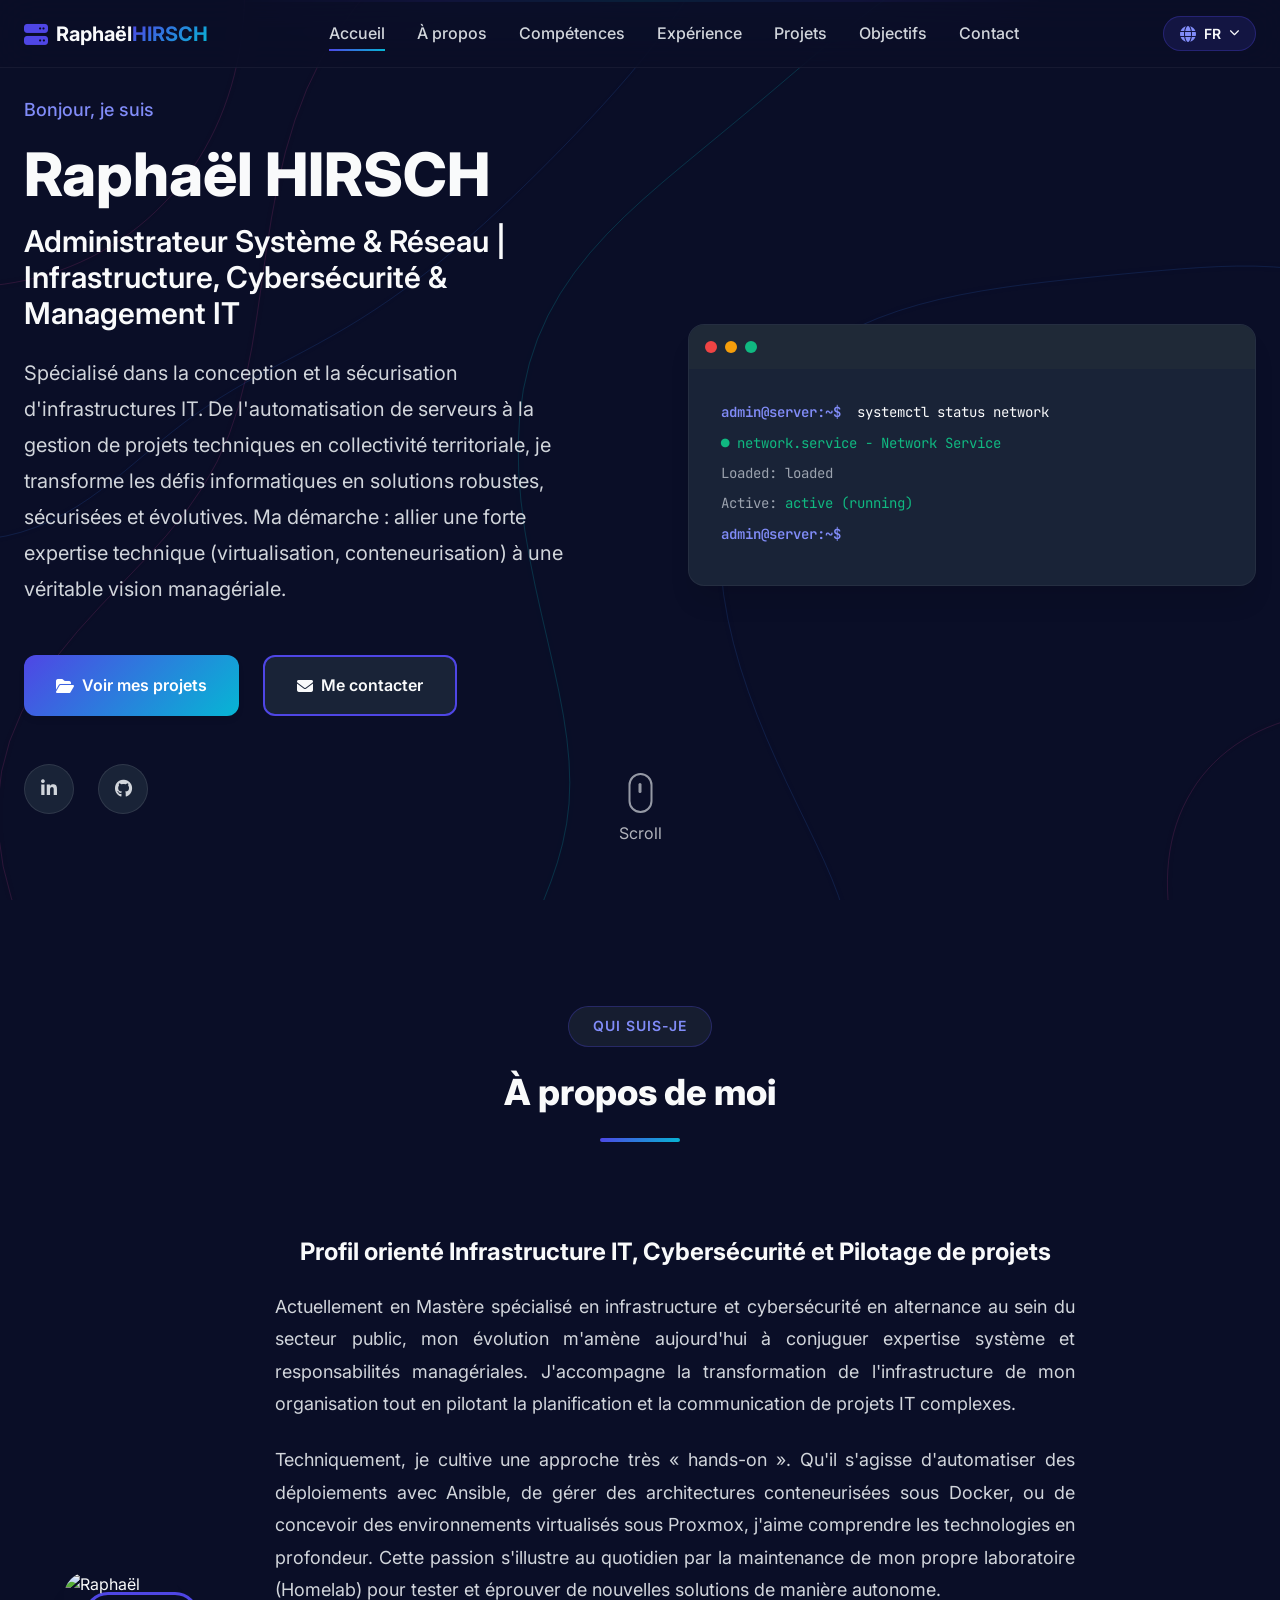
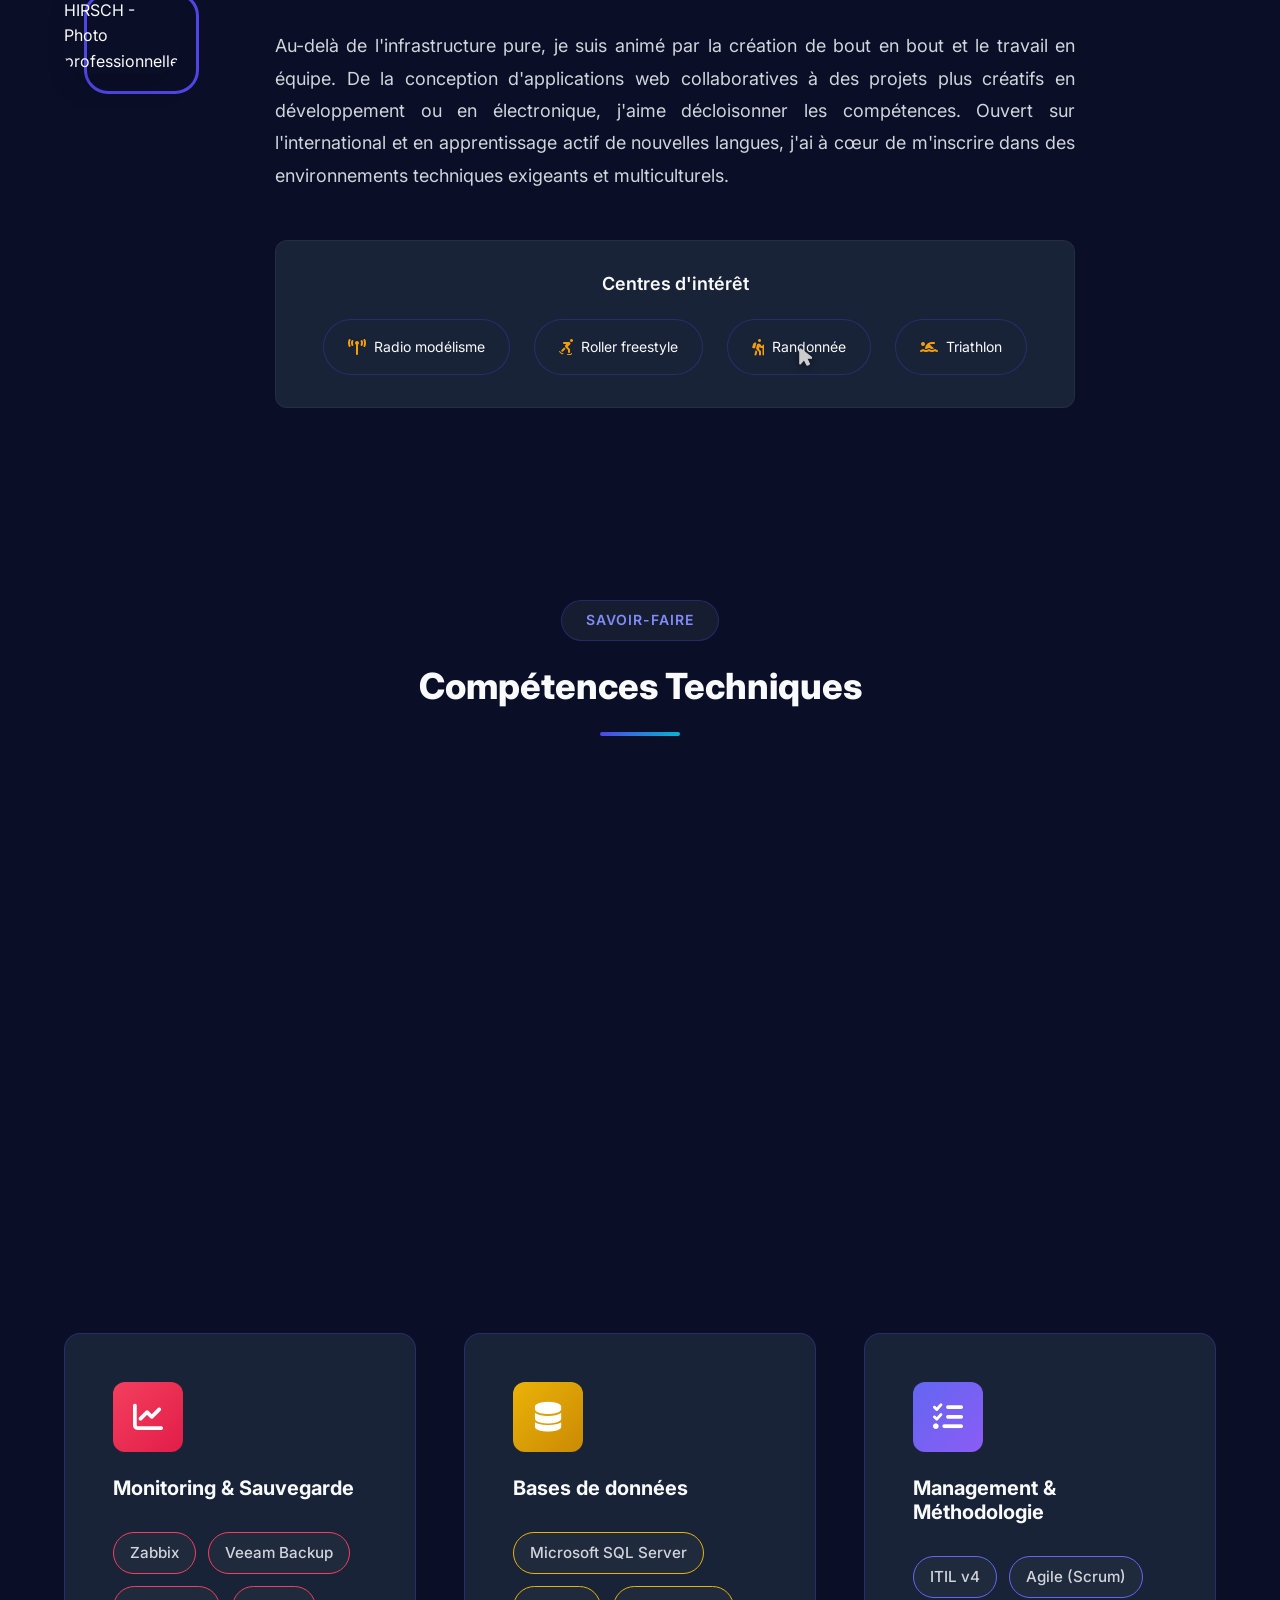
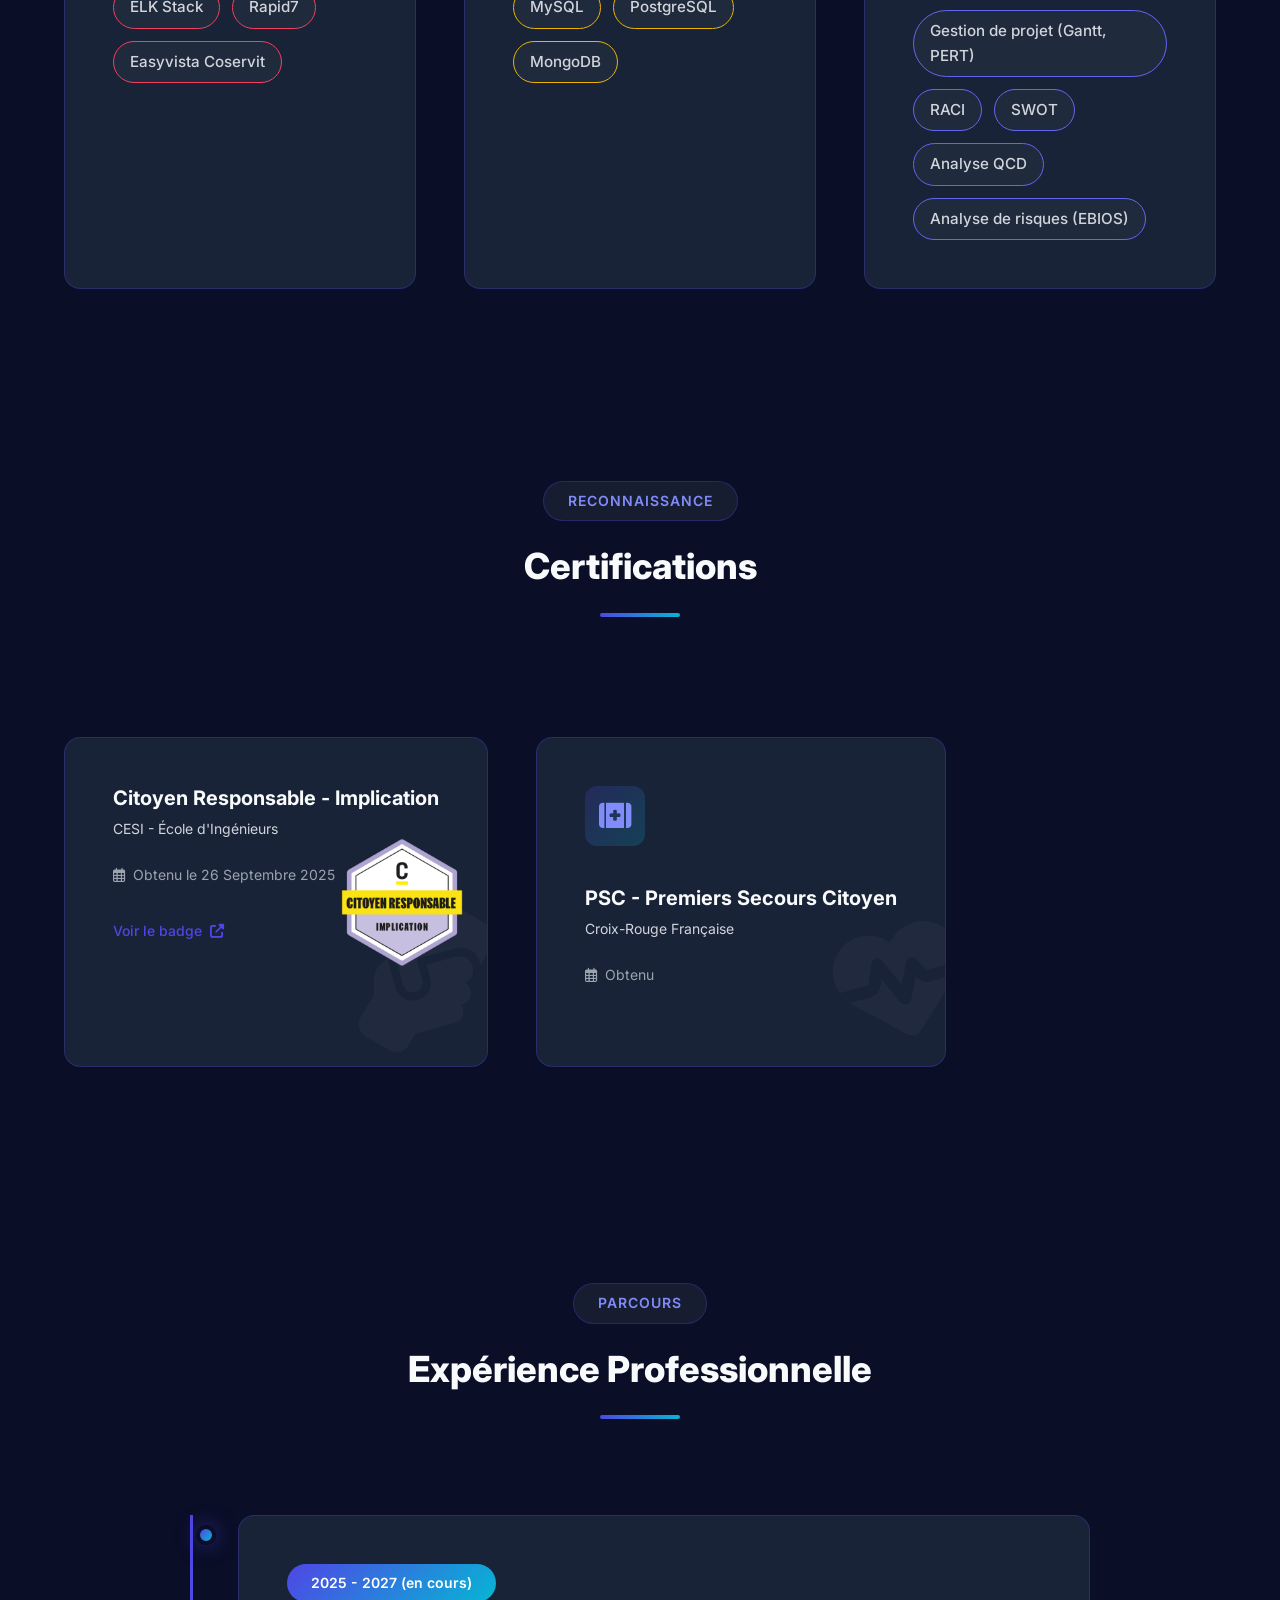
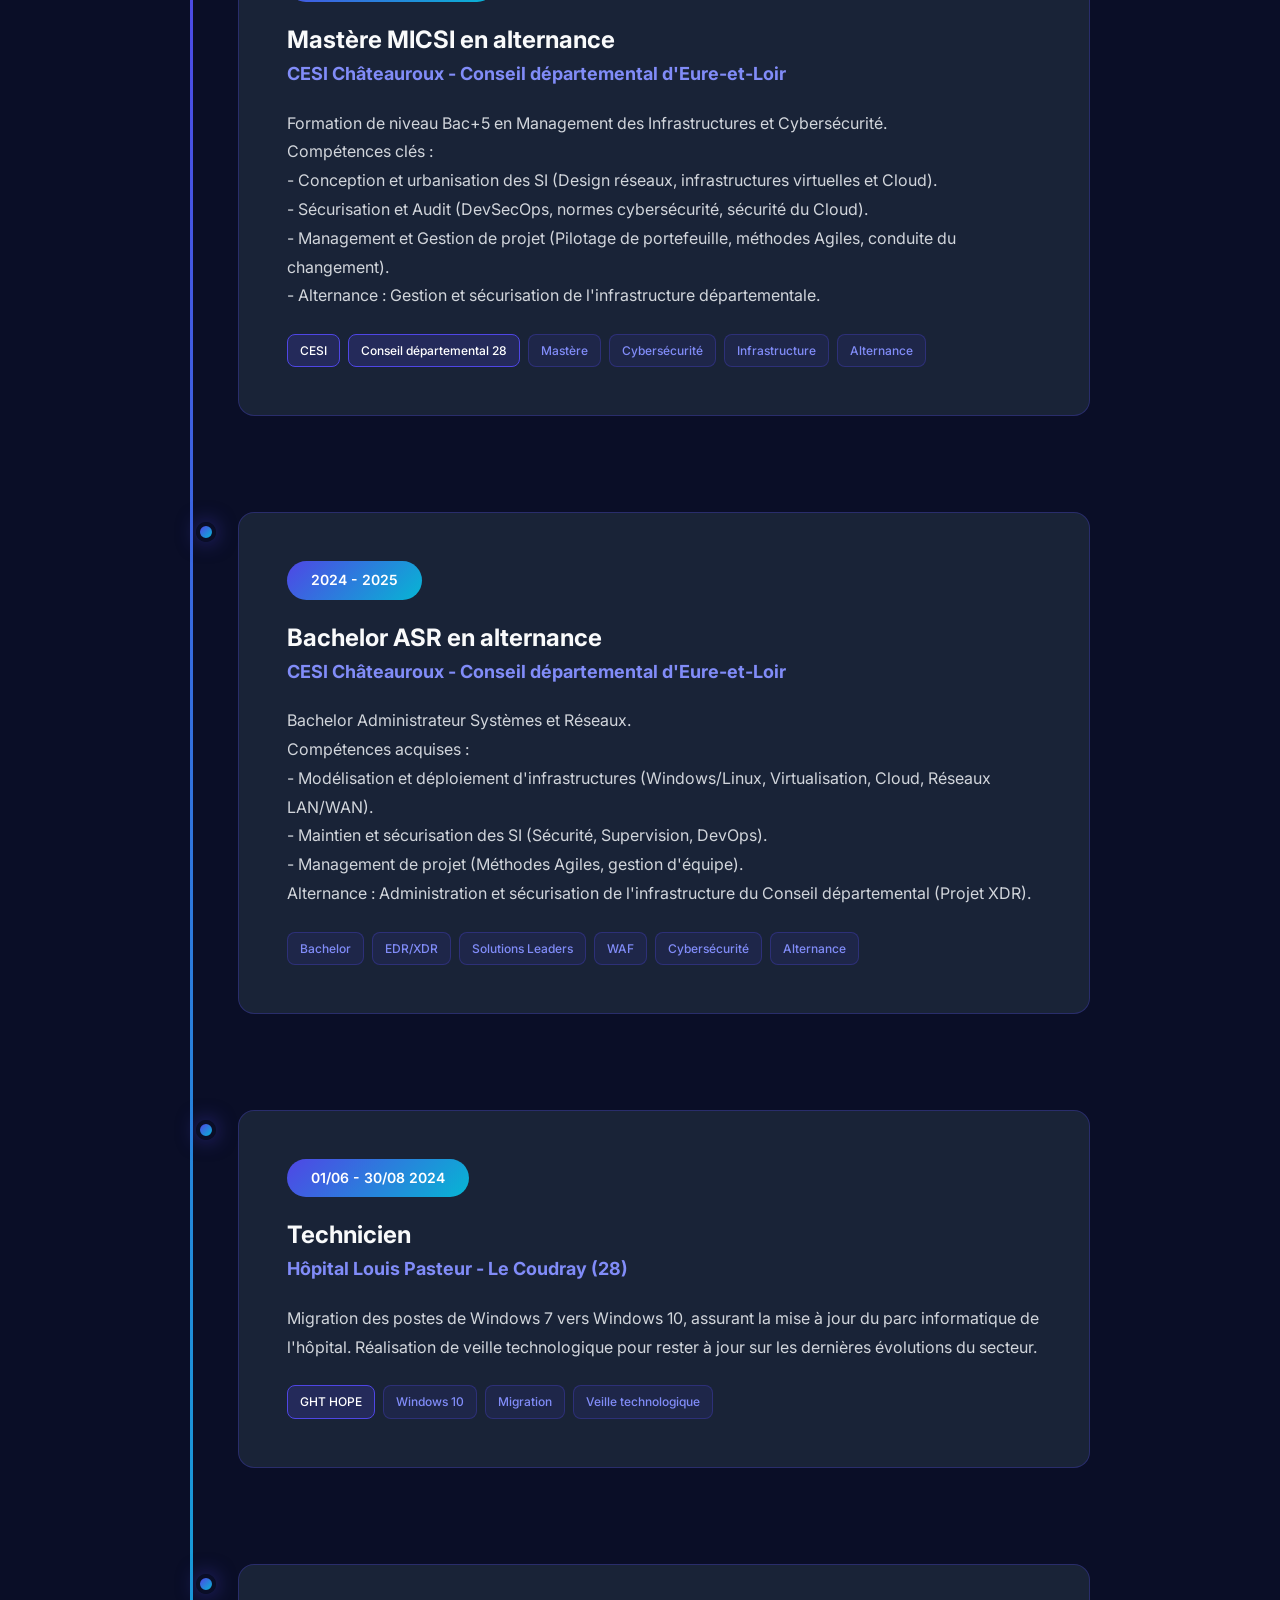
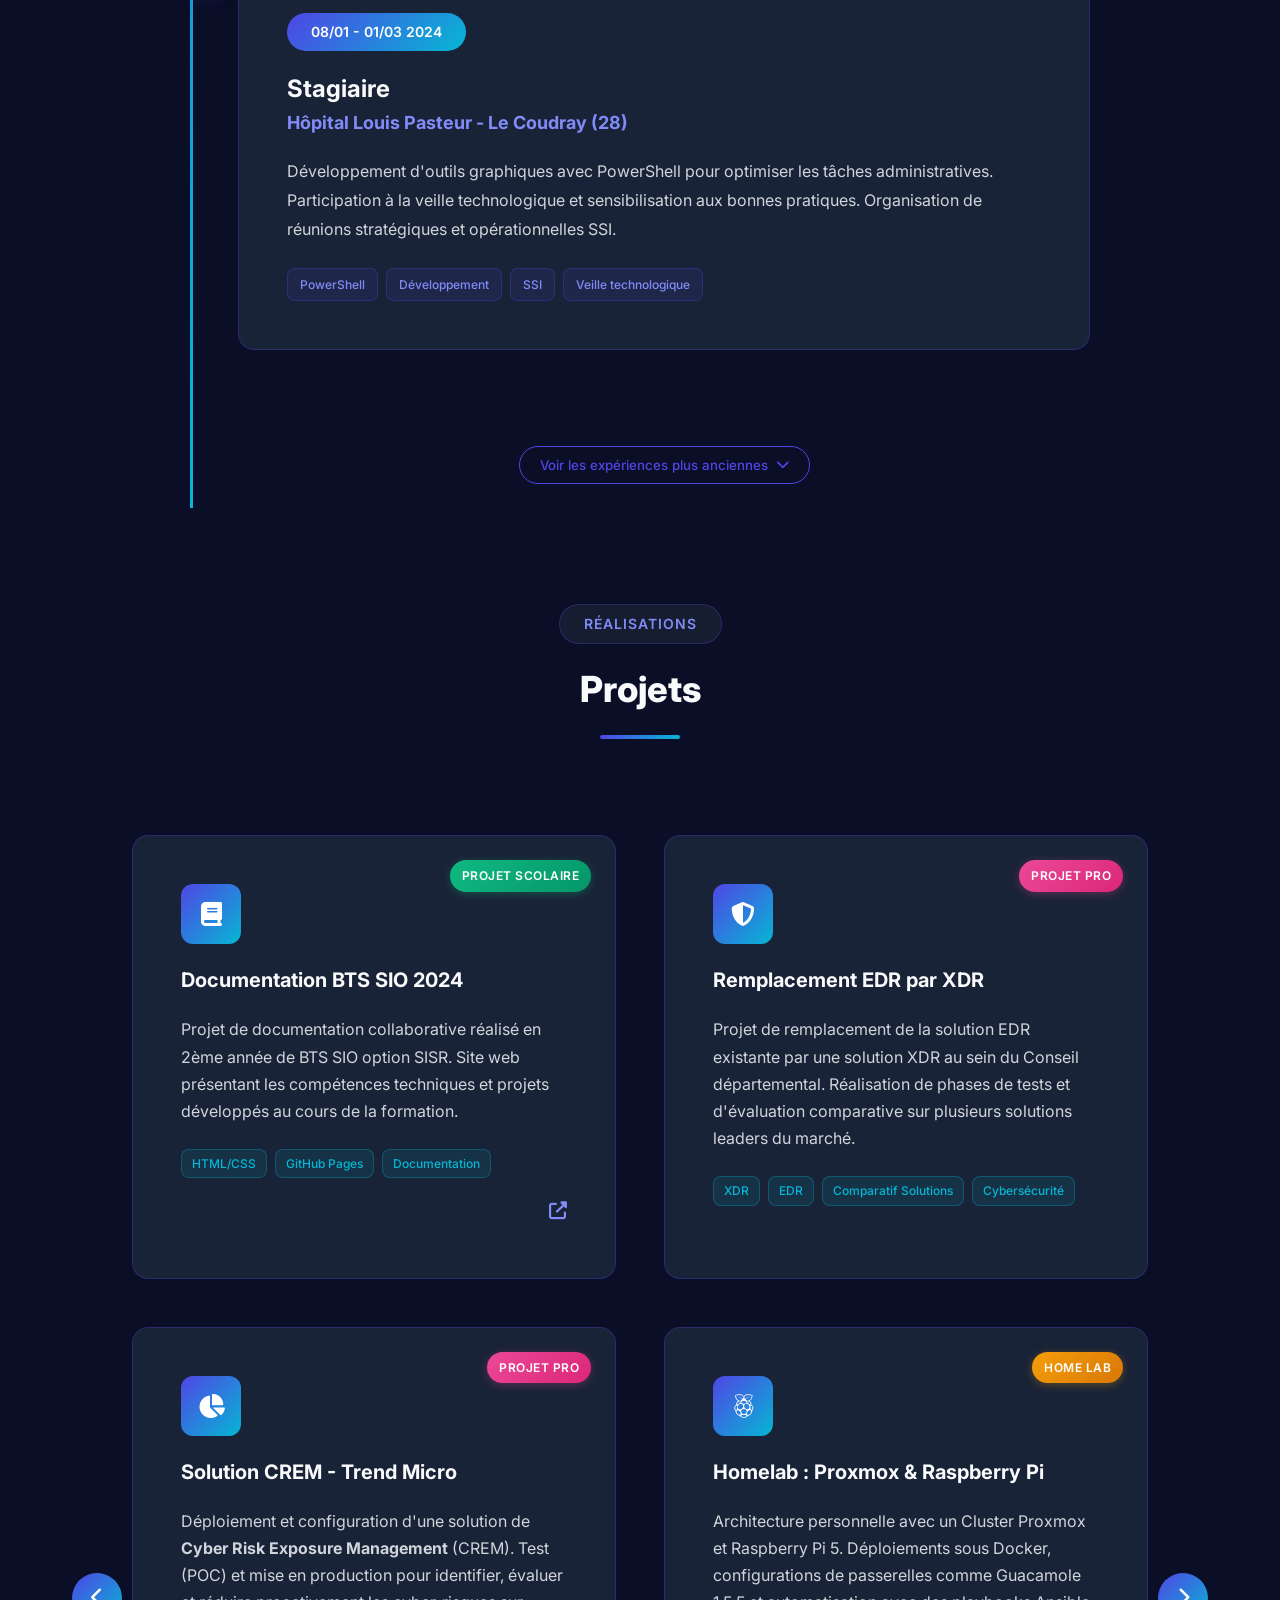
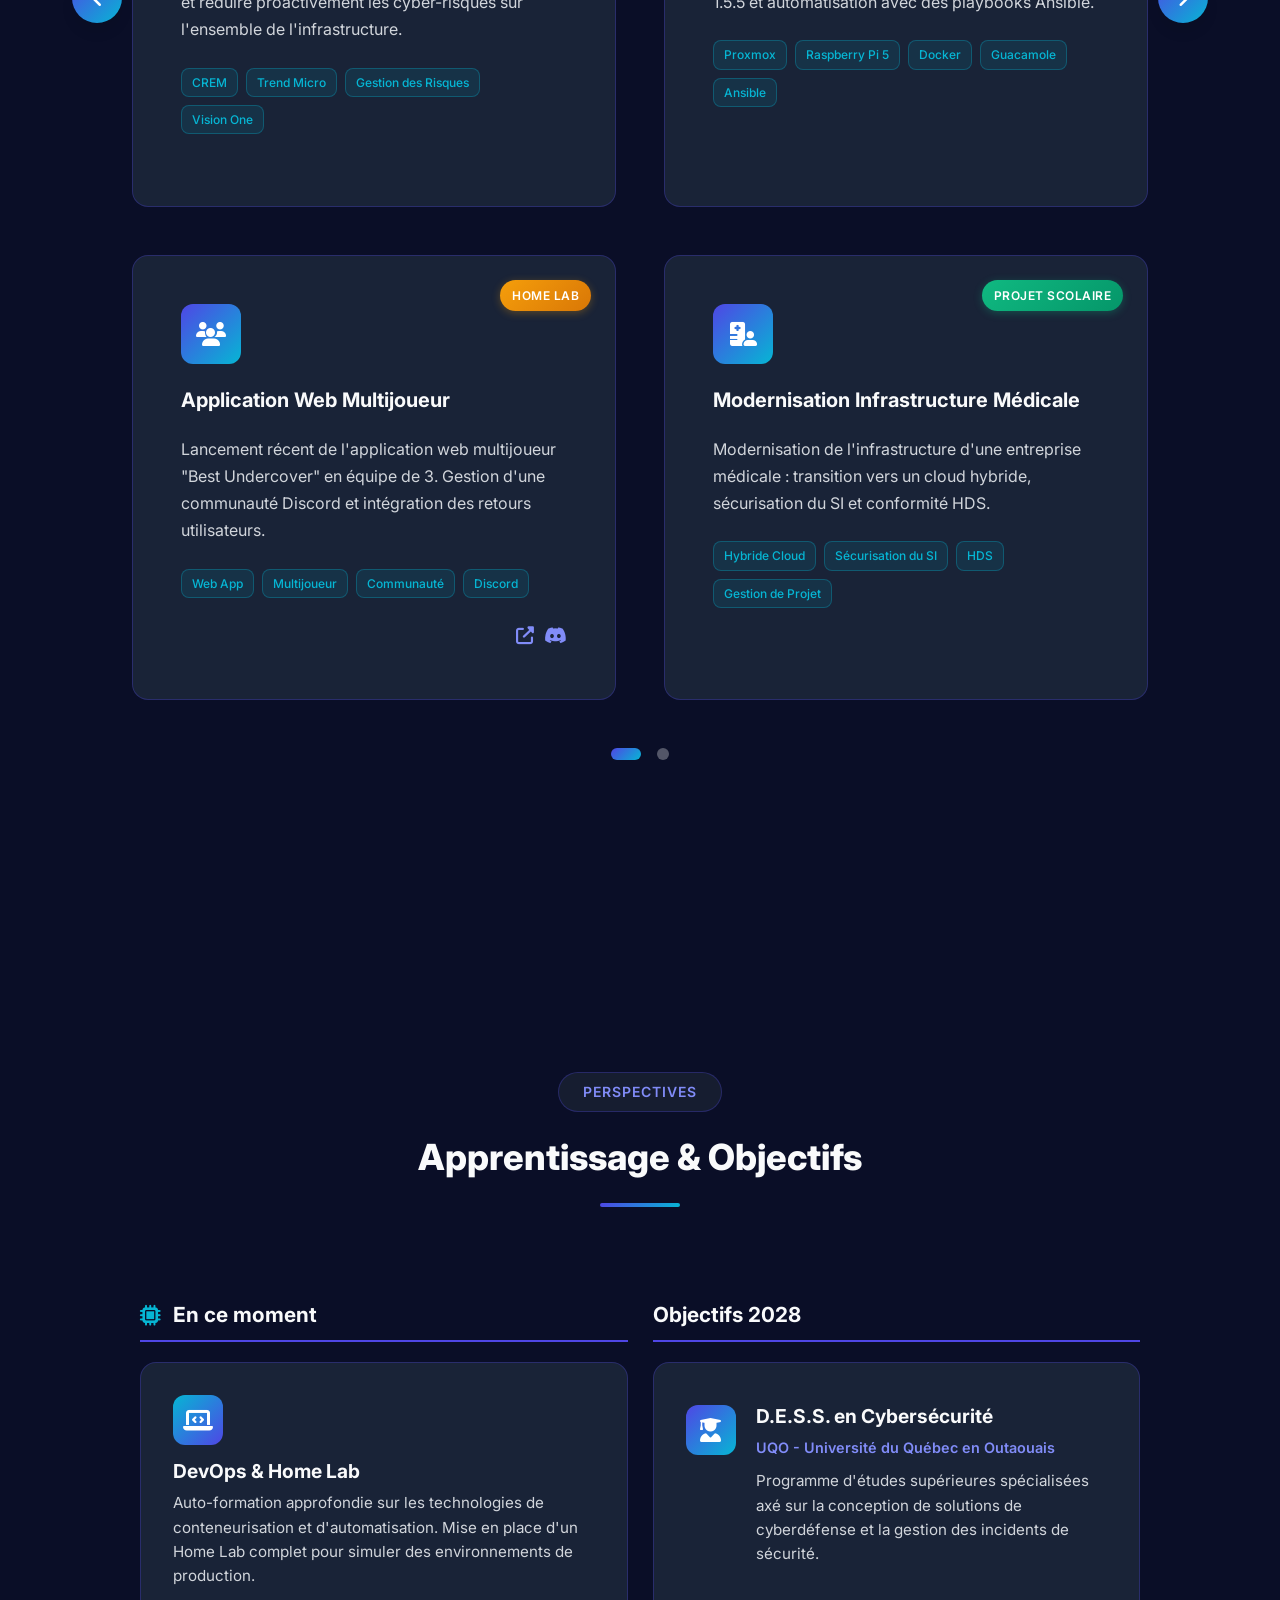
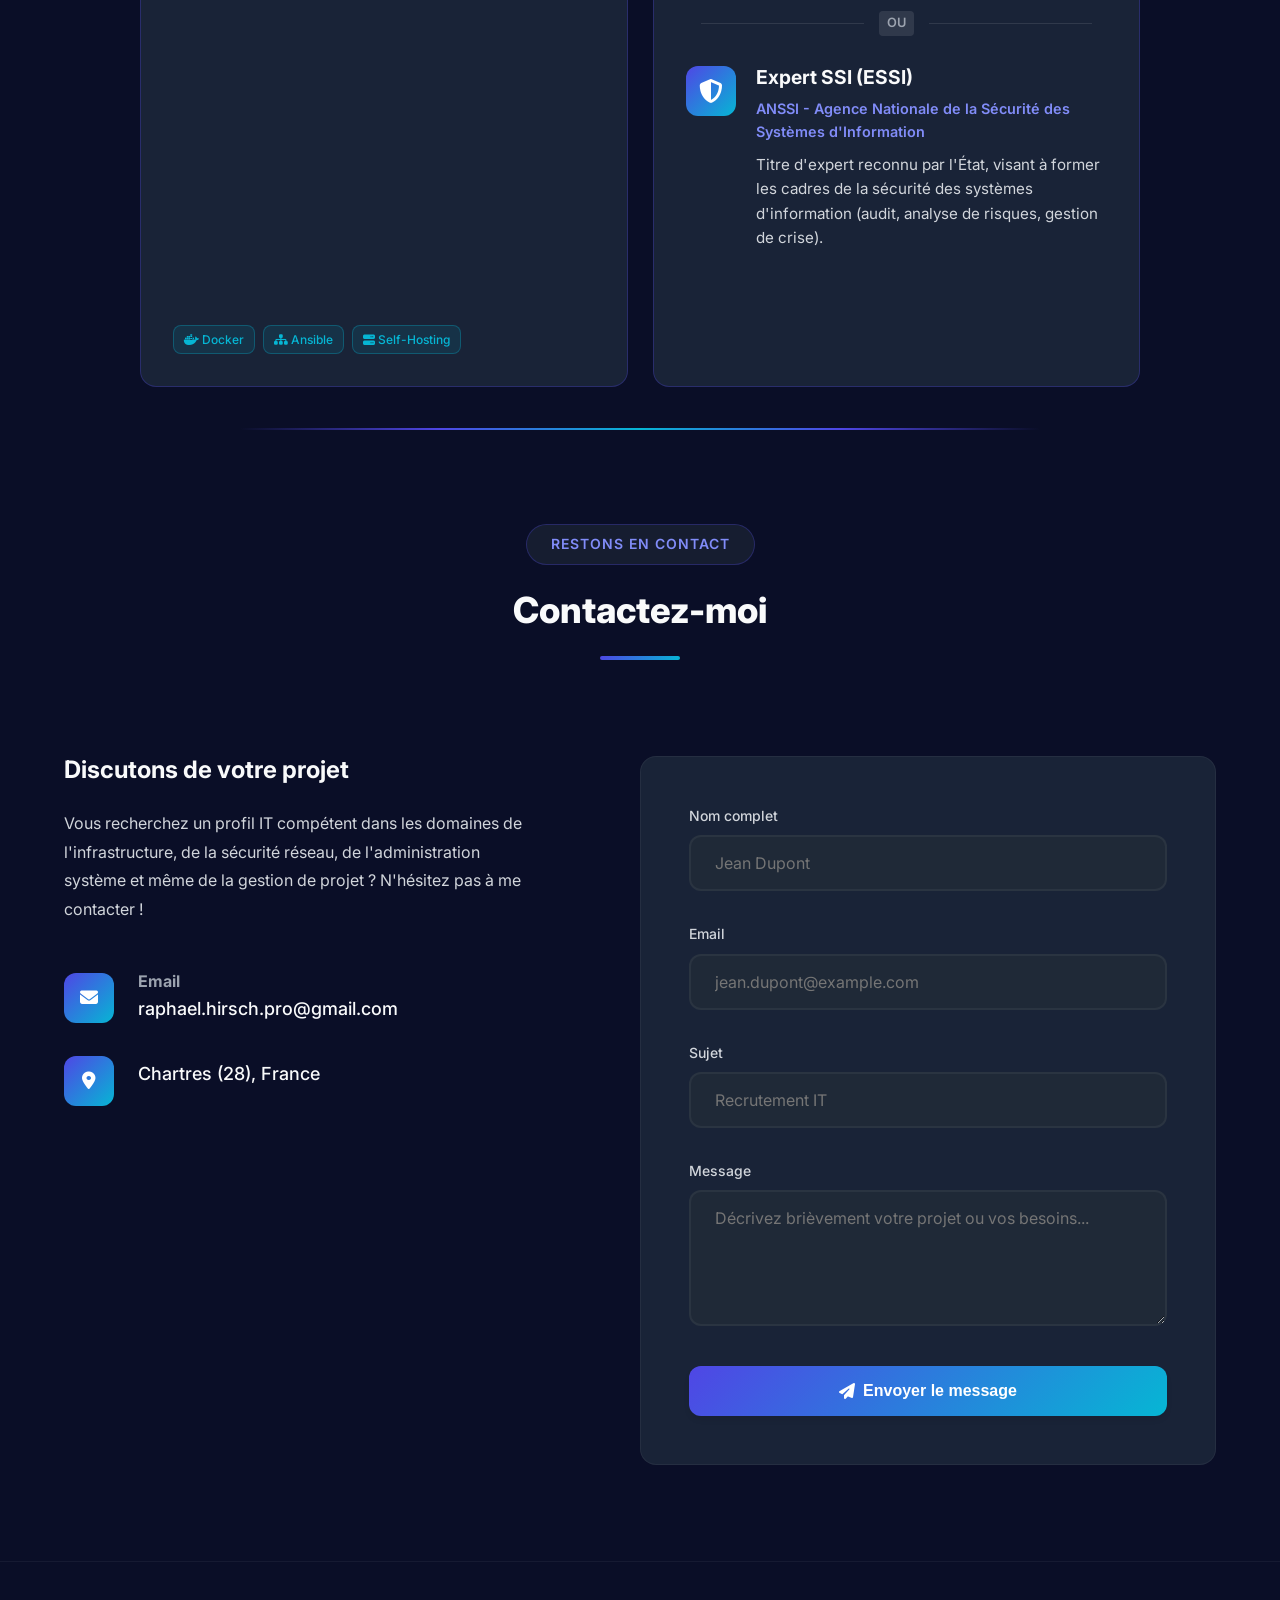
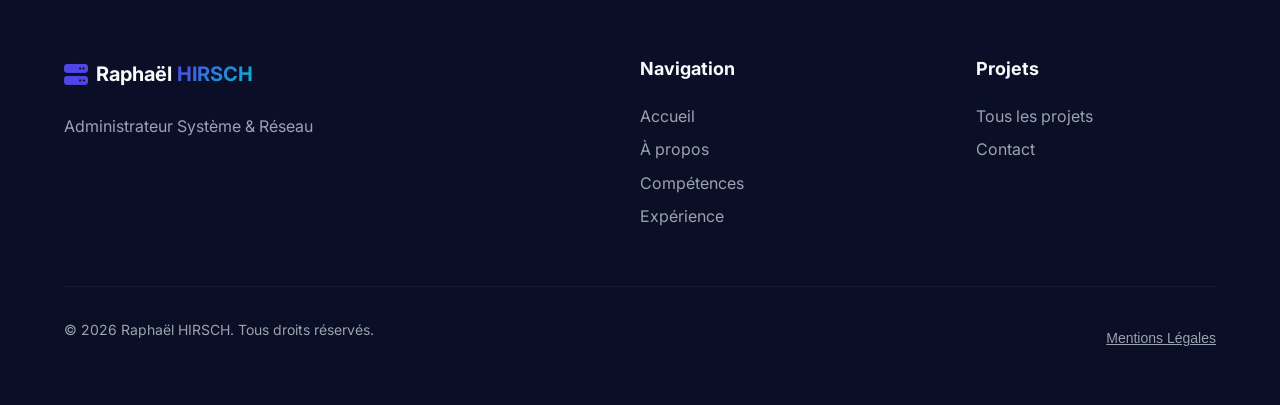
==== commit f27f72a3: "update" ====
--- a/index.html
+++ b/index.html
@@ -130,13 +130,10 @@
                 <p class="hero-greeting">Bonjour, je suis</p>
                 <h1 class="hero-title">Raphaël HIRSCH</h1>
                 <h2 class="hero-subtitle">
-                    <span class="typing-text" id="typingText">Administrateur Système & Réseau</span>
-                    <span class="cursor">|</span>
+                    Administrateur Système & Réseau | Infrastructure, Cybersécurité & Management IT
                 </h2>
                 <p class="hero-description">
-                    Administrateur système et réseau axé sur l'infrastructure IT, la virtualisation et la sécurité
-                    réseau.
-                    Je transforme les défis techniques en solutions robustes et évolutives.
+                    Spécialisé dans la conception et la sécurisation d'infrastructures IT. De l'automatisation de serveurs à la gestion de projets techniques en collectivité territoriale, je transforme les défis informatiques en solutions robustes, sécurisées et évolutives. Ma démarche : allier une forte expertise technique (virtualisation, conteneurisation) à une véritable vision managériale.
                 </p>
                 <div class="hero-cta">
                     <a href="#projects" class="btn btn-primary" id="btnProjects">
@@ -218,18 +215,15 @@
                     </div>
                 </div>
                 <div class="about-text">
-                    <h3 class="about-subtitle">Profil orienté Infrastructure IT et Sécurité</h3>
+                    <h3 class="about-subtitle">Profil orienté Infrastructure IT, Cybersécurité et Pilotage de projets</h3>
                     <p class="about-description">
-                        Actuellement en Mastère MICSI au CESI de Châteauroux (2025-2027) en alternance
-                        au Conseil départemental d'Eure-et-Loir, après un Bachelor ASR dans la même école.
-                        Je m'oriente vers l'administration système et réseau en développant mes compétences
-                        en infrastructure IT, virtualisation et sécurité réseau.
+                        Actuellement en Mastère spécialisé en infrastructure et cybersécurité en alternance au sein du secteur public, mon évolution m'amène aujourd'hui à conjuguer expertise système et responsabilités managériales. J'accompagne la transformation de l'infrastructure de mon organisation tout en pilotant la planification et la communication de projets IT complexes.
                     </p>
                     <p class="about-description">
-                        Titulaire d'un BTS SIO option SISR, mon parcours m'a permis de développer des compétences
-                        solides en gestion d'infrastructure, migration de postes, veille technologique et
-                        développement d'outils avec PowerShell. Toujours en veille sur les nouvelles technologies,
-                        je m'épanouis dans la résolution de problèmes complexes.
+                        Techniquement, je cultive une approche très « hands-on ». Qu'il s'agisse d'automatiser des déploiements avec Ansible, de gérer des architectures conteneurisées sous Docker, ou de concevoir des environnements virtualisés sous Proxmox, j'aime comprendre les technologies en profondeur. Cette passion s'illustre au quotidien par la maintenance de mon propre laboratoire (Homelab) pour tester et éprouver de nouvelles solutions de manière autonome.
+                    </p>
+                    <p class="about-description">
+                        Au-delà de l'infrastructure pure, je suis animé par la création de bout en bout et le travail en équipe. De la conception d'applications web collaboratives à des projets plus créatifs en développement ou en électronique, j'aime décloisonner les compétences. Ouvert sur l'international et en apprentissage actif de nouvelles langues, j'ai à cœur de m'inscrire dans des environnements techniques exigeants et multiculturels.
                     </p>
 
                     <div class="about-interests">
@@ -768,37 +762,37 @@
                                 <div class="project-icon">
                                     <i class="fab fa-raspberry-pi"></i>
                                 </div>
-                                <h3 class="project-title">Cluster Ansible sur Raspberry Pi 5</h3>
+                                <h3 class="project-title">Homelab : Proxmox & Raspberry Pi</h3>
                                 <p class="project-description">
-                                    Mise en place d'un environnement Home Lab sur Raspberry Pi 5 avec Raspberry Pi OS
-                                    Lite.
-                                    Installation de Docker et Portainer pour la gestion de conteneurs. Déploiement de 3
-                                    conteneurs Debian Trixie et configuration d'Ansible.
+                                    Architecture personnelle avec un Cluster Proxmox et Raspberry Pi 5. Déploiements sous Docker, configurations de passerelles comme Guacamole 1.5.5 et automatisation avec des playbooks Ansible.
                                 </p>
                                 <div class="project-tech">
+                                    <span class="tech-badge">Proxmox</span>
                                     <span class="tech-badge">Raspberry Pi 5</span>
                                     <span class="tech-badge">Docker</span>
+                                    <span class="tech-badge">Guacamole</span>
                                     <span class="tech-badge">Ansible</span>
-                                    <span class="tech-badge">Portainer</span>
-                                    <span class="tech-badge">Debian</span>
-                                </div>
-                            </div>
-
-                            <div class="project-card" data-project="password-manager">
-                                <span class="project-badge pro-badge">Étude</span>
+                                </div>
+                            </div>
+
+                            <div class="project-card" data-project="undercover">
+                                <span class="project-badge homelab-badge" style="background-color: var(--primary-color);">Projet Web / Équipe</span>
                                 <div class="project-icon">
-                                    <i class="fas fa-key"></i>
-                                </div>
-                                <h3 class="project-title">Gestionnaire de Mots de Passe</h3>
+                                    <i class="fas fa-users"></i>
+                                </div>
+                                <h3 class="project-title">Application Web Multijoueur</h3>
                                 <p class="project-description">
-                                    Étude, test et mise en place d'un gestionnaire de mots de passe dans un milieu
-                                    professionnel.
+                                    Lancement récent de l'application web multijoueur "Best Undercover" en équipe de 3. Gestion d'une communauté Discord et intégration des retours utilisateurs.
                                 </p>
                                 <div class="project-tech">
-                                    <span class="tech-badge">Stratégie SI</span>
-                                    <span class="tech-badge">LockSelf</span>
-                                    <span class="tech-badge">Bitwarden</span>
-                                    <span class="tech-badge">KeePass</span>
+                                    <span class="tech-badge">Web App</span>
+                                    <span class="tech-badge">Multijoueur</span>
+                                    <span class="tech-badge">Communauté</span>
+                                    <span class="tech-badge">Discord</span>
+                                </div>
+                                <div class="project-link">
+                                    <a href="https://best-undercover.vercel.app/" target="_blank" style="color: inherit; margin-right: 10px;"><i class="fas fa-external-link-alt"></i></a>
+                                    <a href="https://discord.gg/QgcaYUHMV" target="_blank" style="color: inherit;"><i class="fab fa-discord"></i></a>
                                 </div>
                             </div>
 
@@ -870,24 +864,20 @@
                                 </div>
                             </div>
 
-                            <!-- Project: Unity Game -->
                             <div class="project-card" data-project="unity-game">
-                                <span class="project-badge homelab-badge">Home Lab</span>
+                                <span class="project-badge homelab-badge" style="background-color: #eab308; color: #fff;">Projet Créatif</span>
                                 <div class="project-icon">
                                     <i class="fas fa-gamepad"></i>
                                 </div>
-                                <h3 class="project-title">Jeu Vidéo RPG - Unity & IA</h3>
+                                <h3 class="project-title">Jeu Action-RPG 2D & Hardware</h3>
                                 <p class="project-description">
-                                    Développement d'un RPG sur Unity assisté par l'IA Google Antigravity. Gestion
-                                    complète
-                                    backend : base de données SQL, authentification sécurisée et hébergement pour accès
-                                    multijoueur. Collaboration avec un graphiste professionnel.
+                                    Développement d'un jeu Action-RPG 2D sur Unity assisté par l'IA et conceptions hardware sur base d'ESP32. Une logique algorithmique et curiosité technique au-delà de l'administration réseau classique.
                                 </p>
                                 <div class="project-tech">
                                     <span class="tech-badge">Unity / C#</span>
-                                    <span class="tech-badge">IA Antigravity</span>
-                                    <span class="tech-badge">SQL / Auth</span>
-                                    <span class="tech-badge">Multiplayer</span>
+                                    <span class="tech-badge">ESP32</span>
+                                    <span class="tech-badge">Hardware</span>
+                                    <span class="tech-badge">C++</span>
                                 </div>
                                 <div class="project-link">
                                     <i class="fas fa-code-branch"></i>
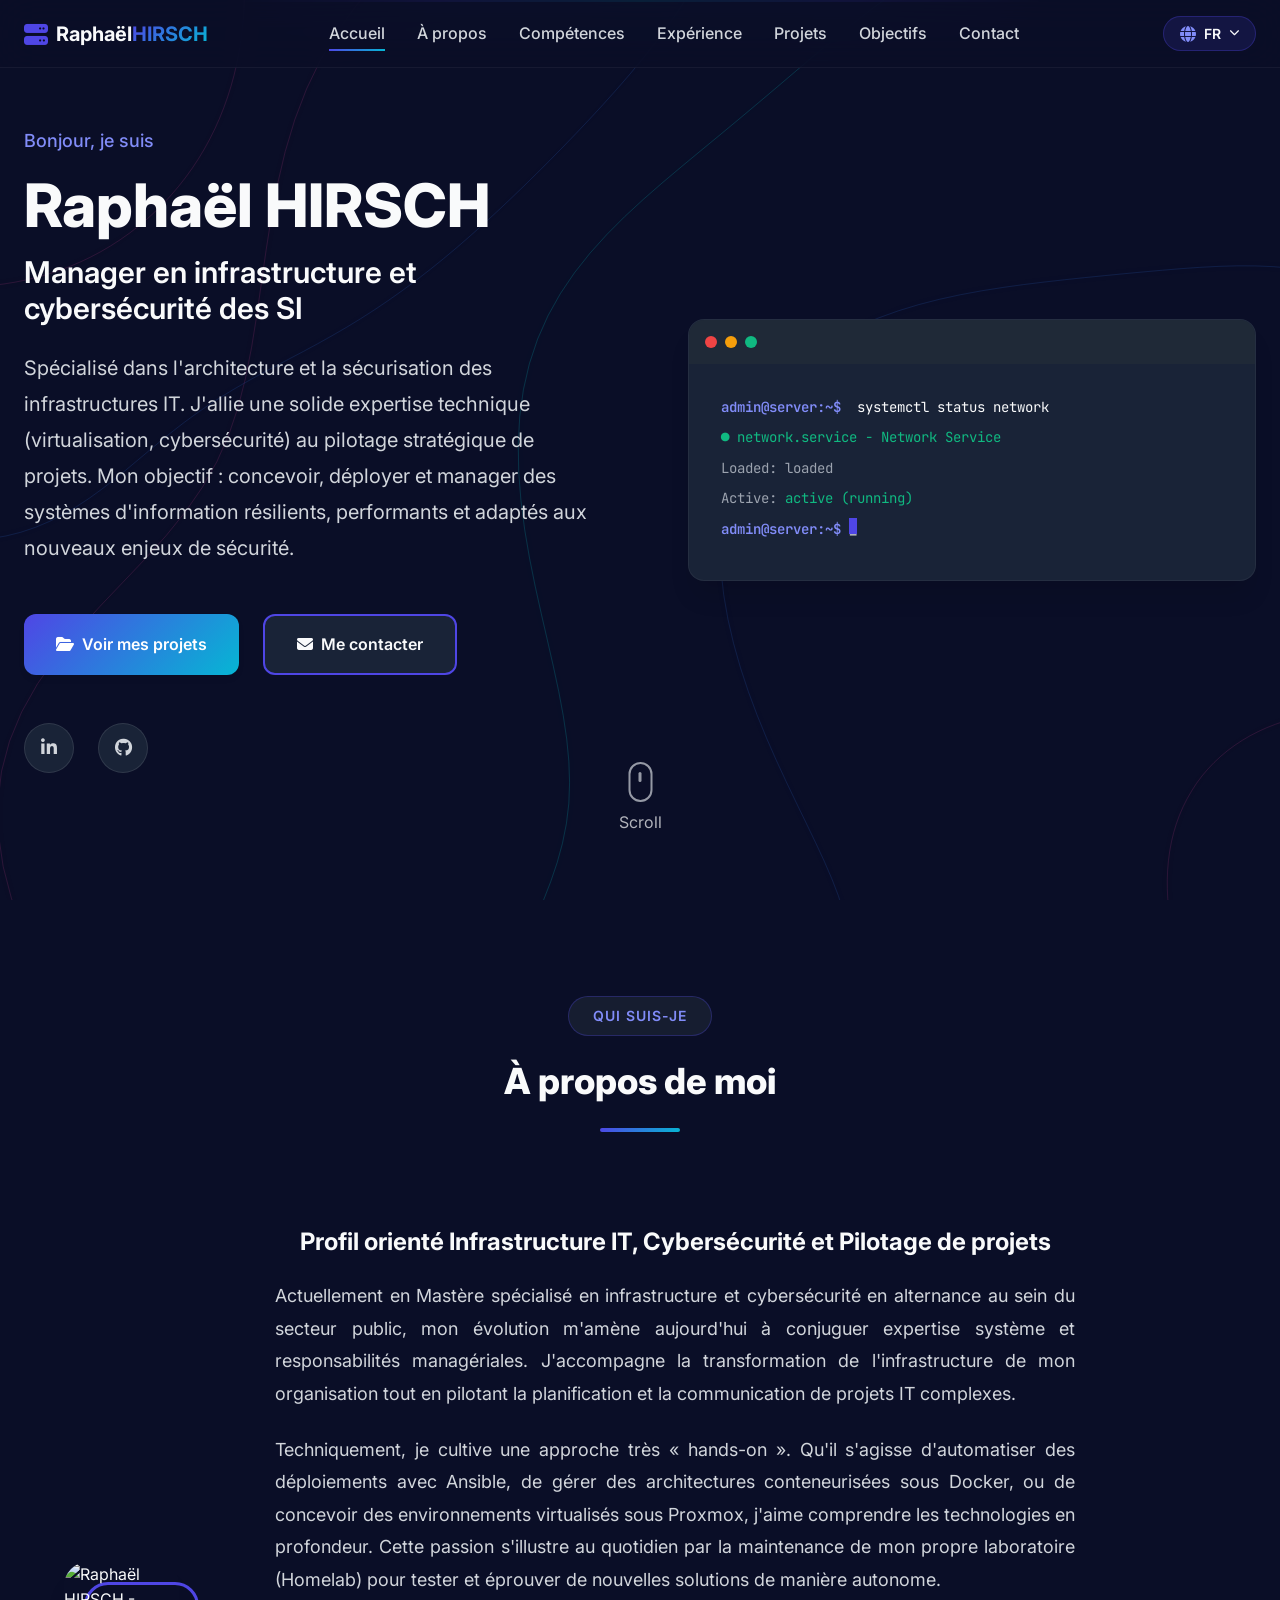
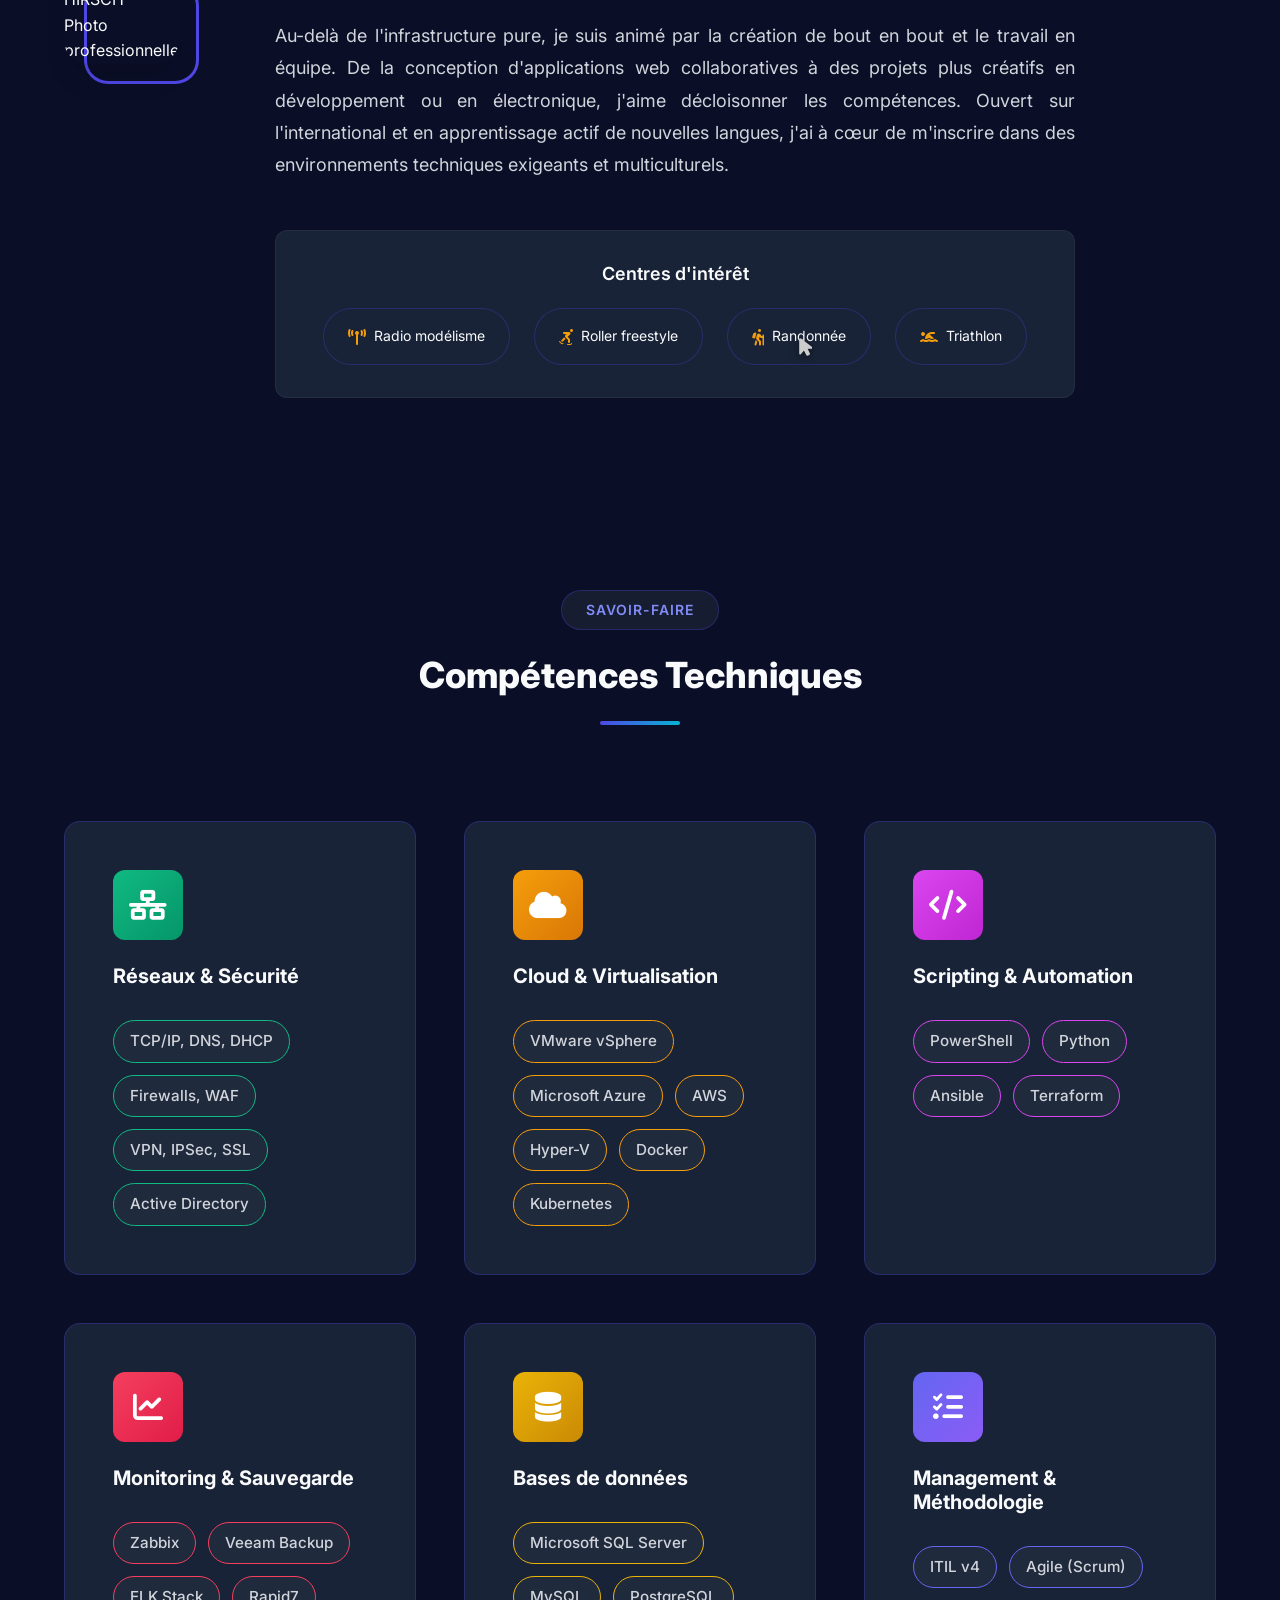
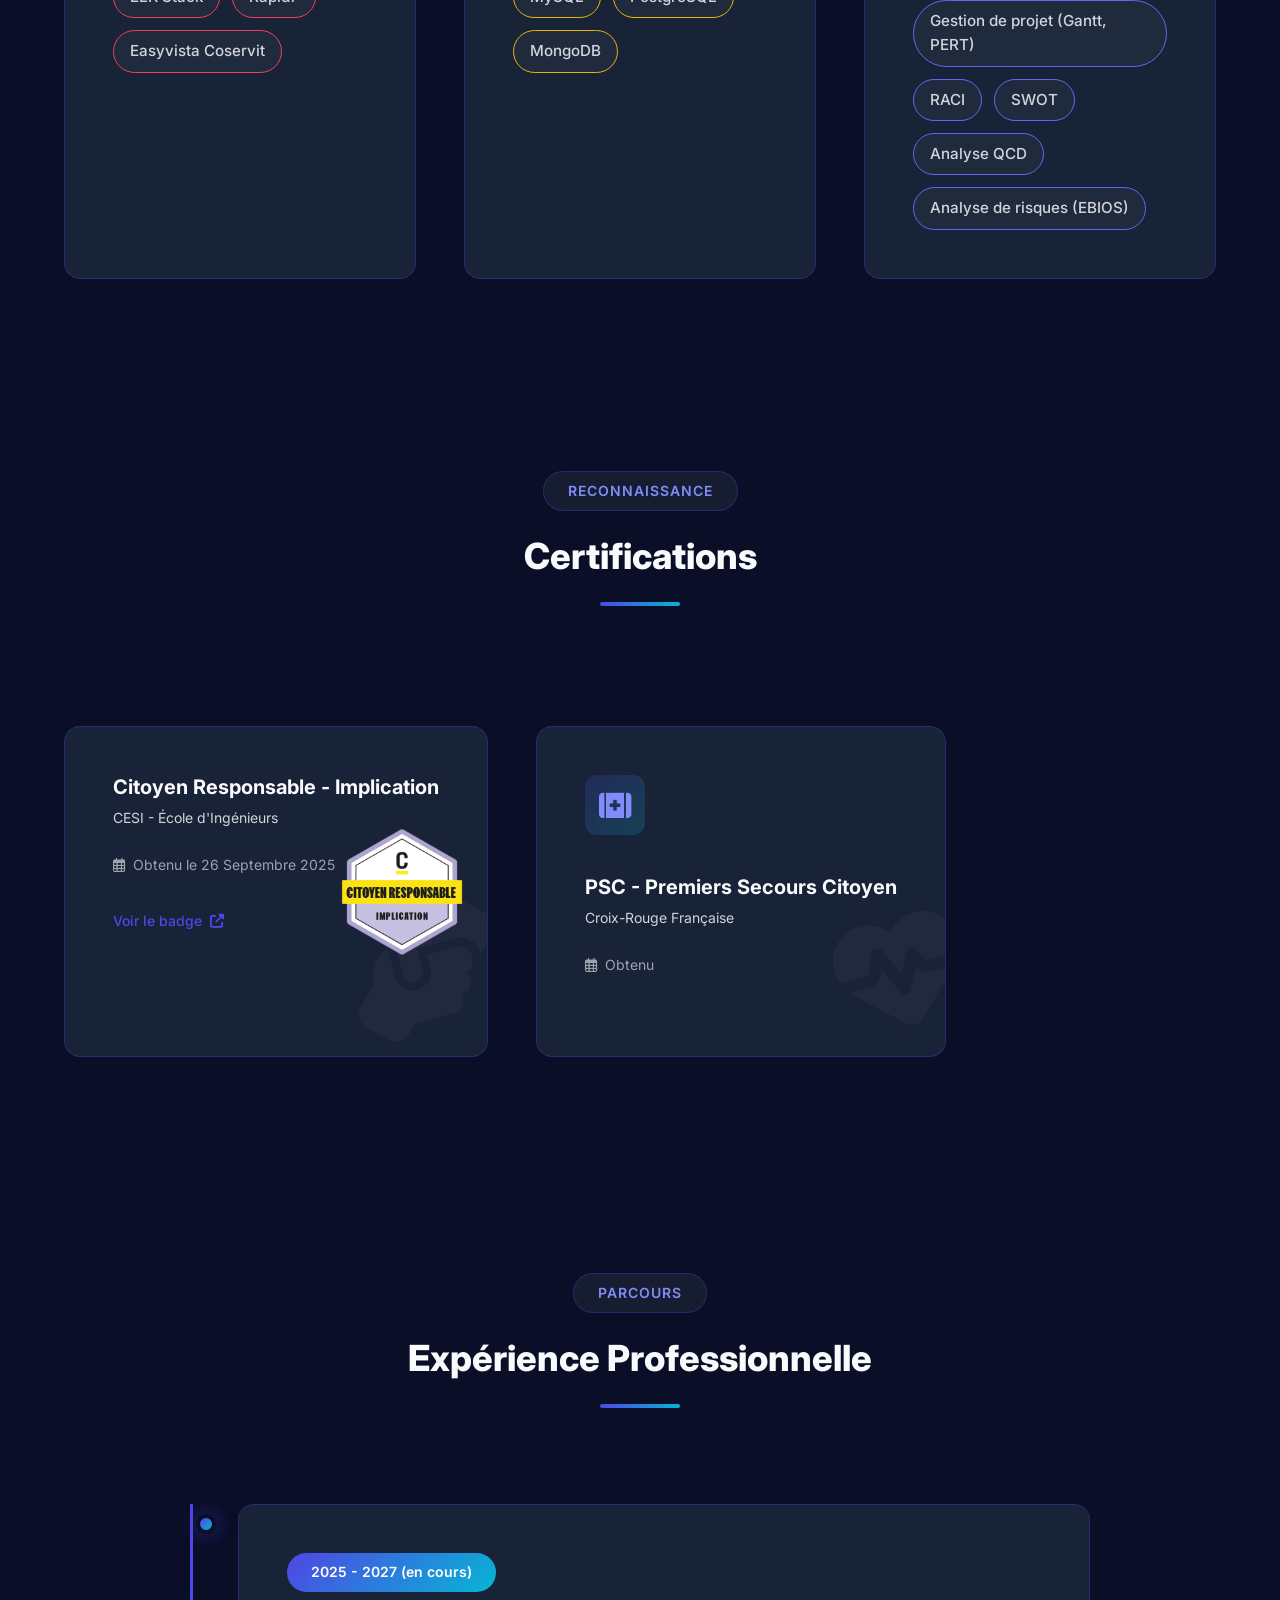
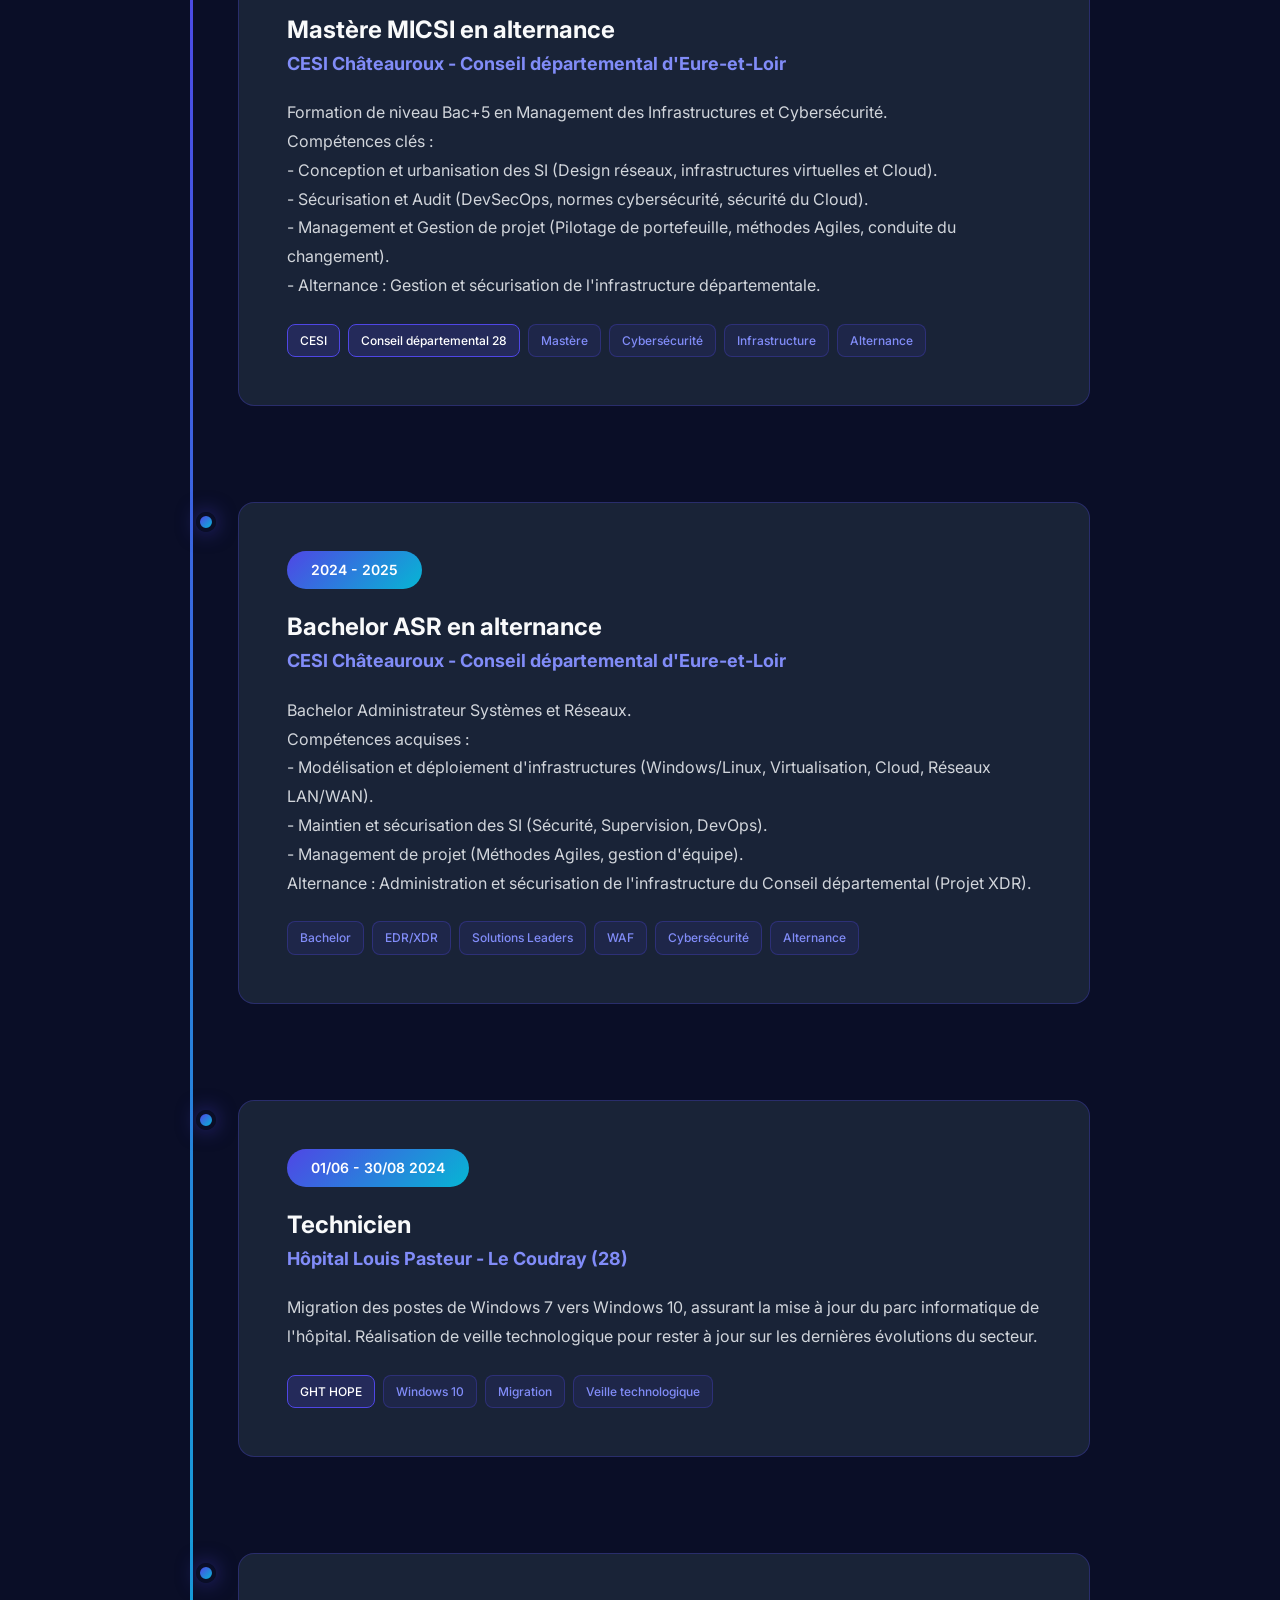
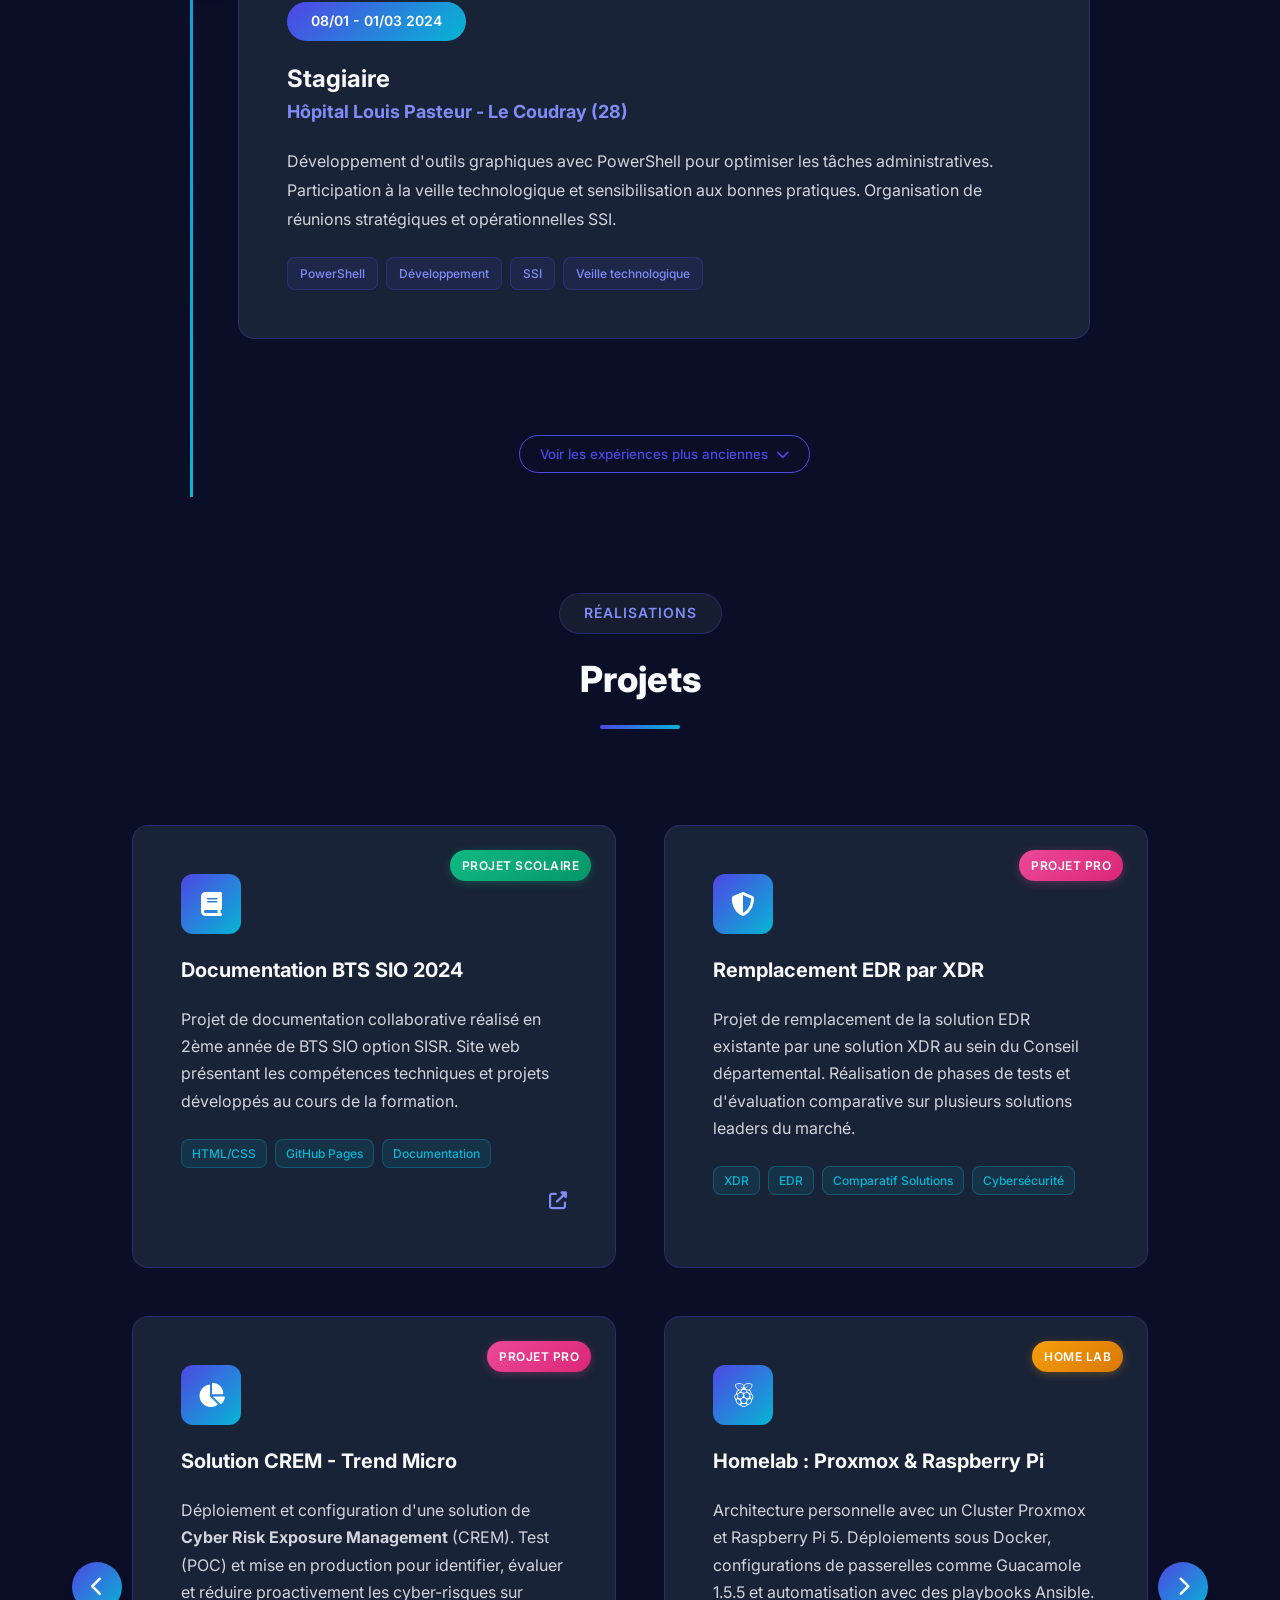
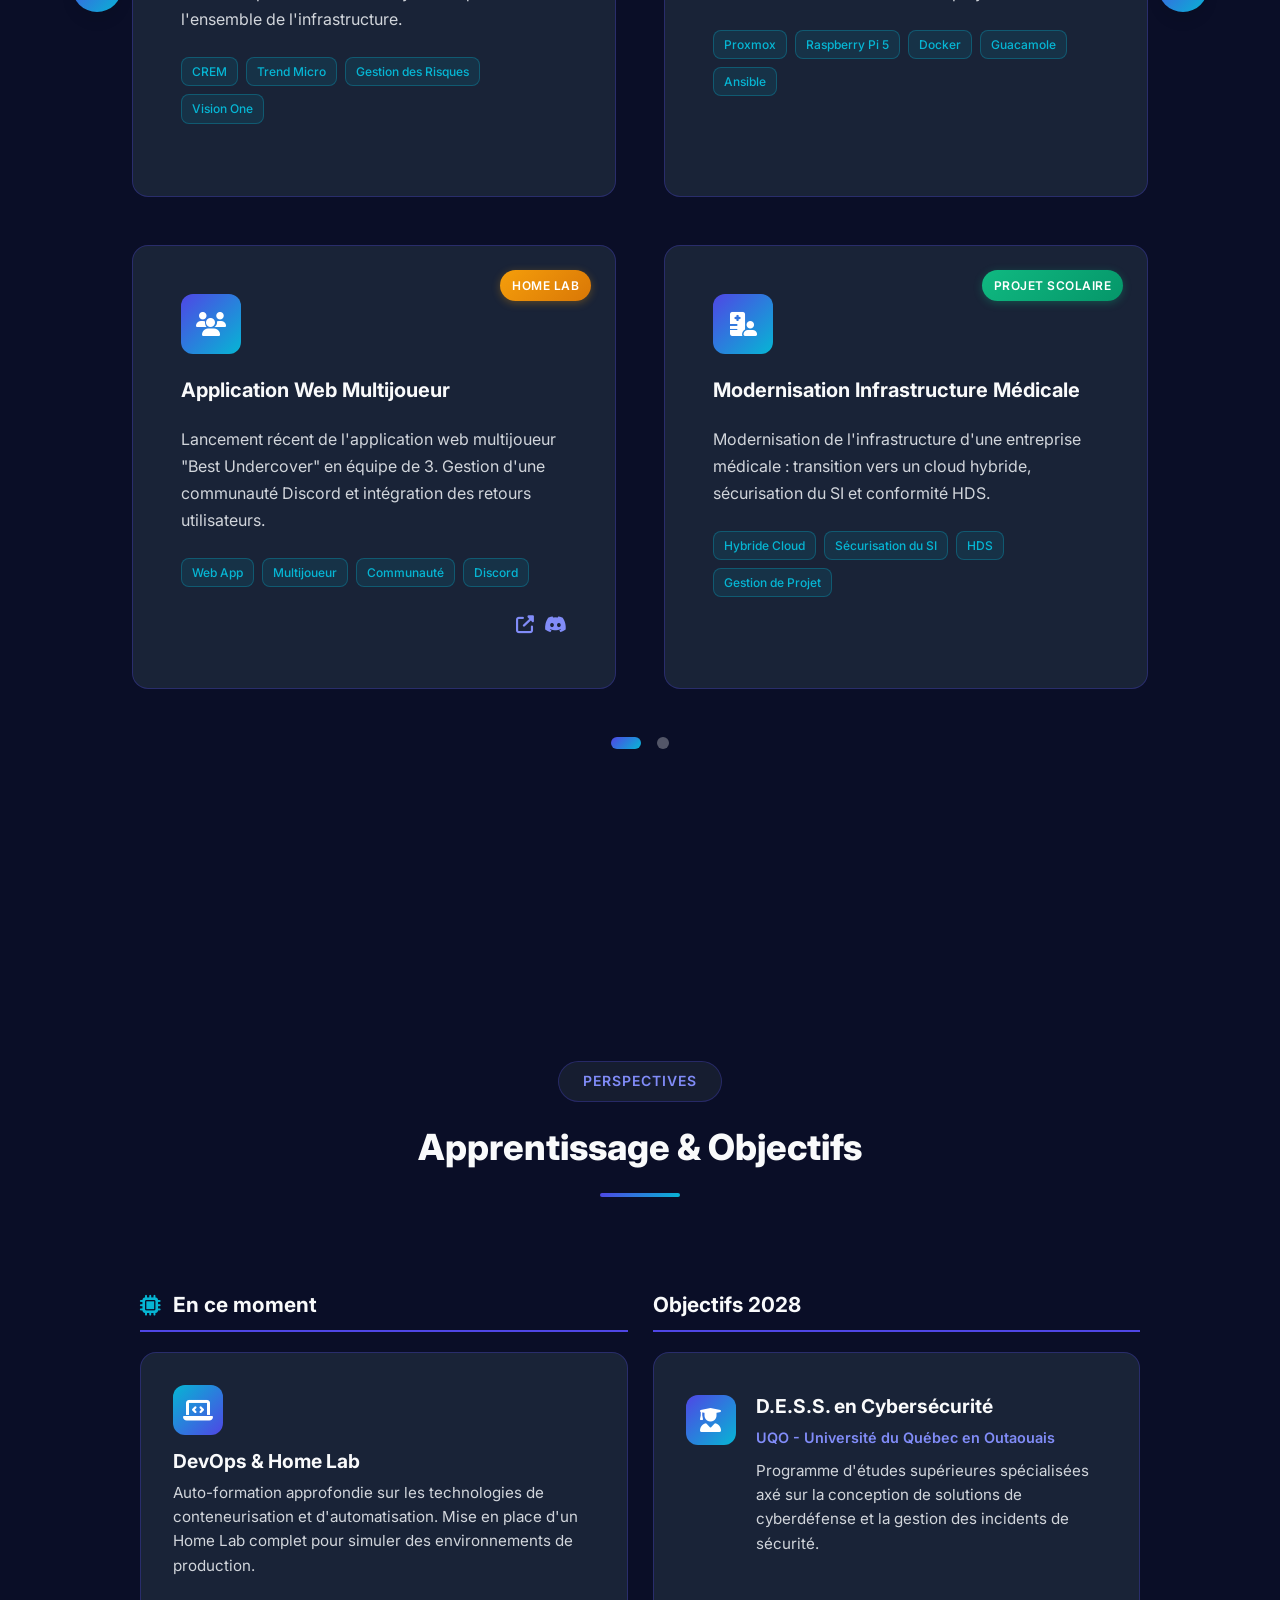
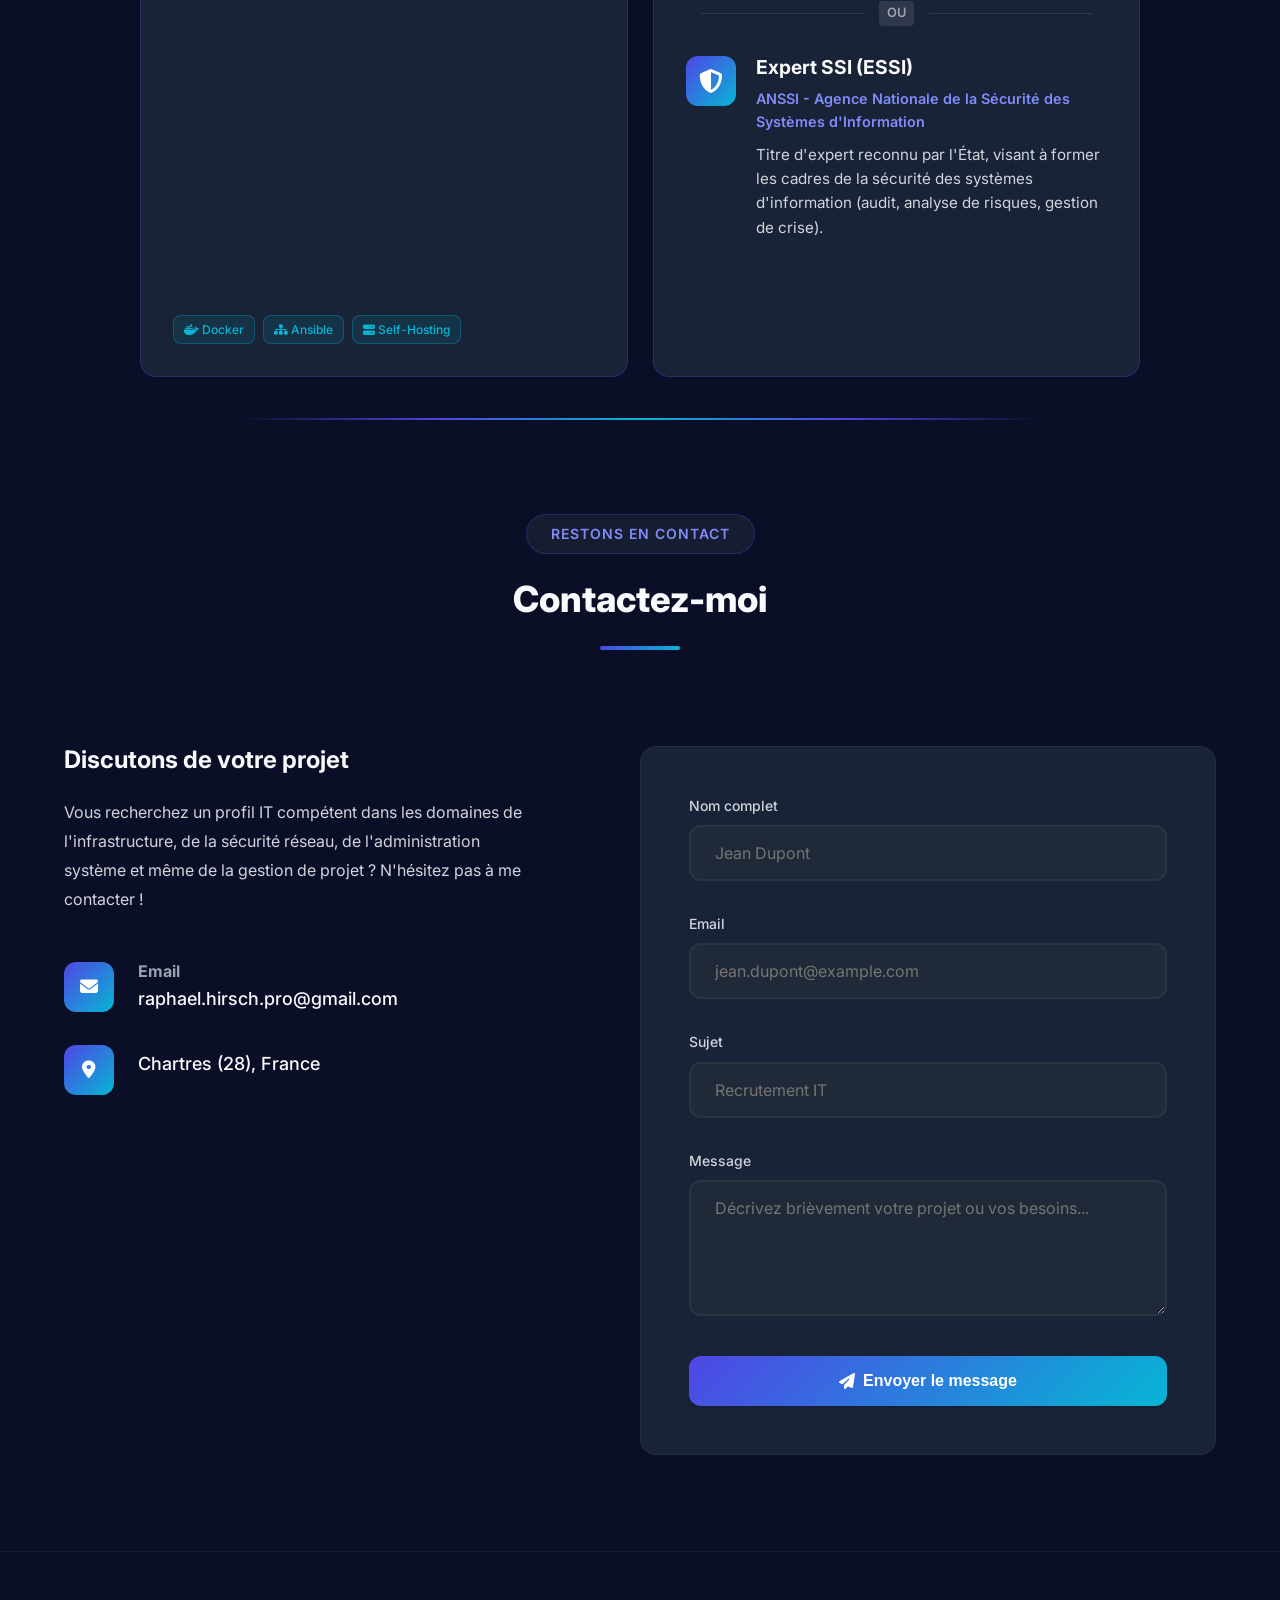
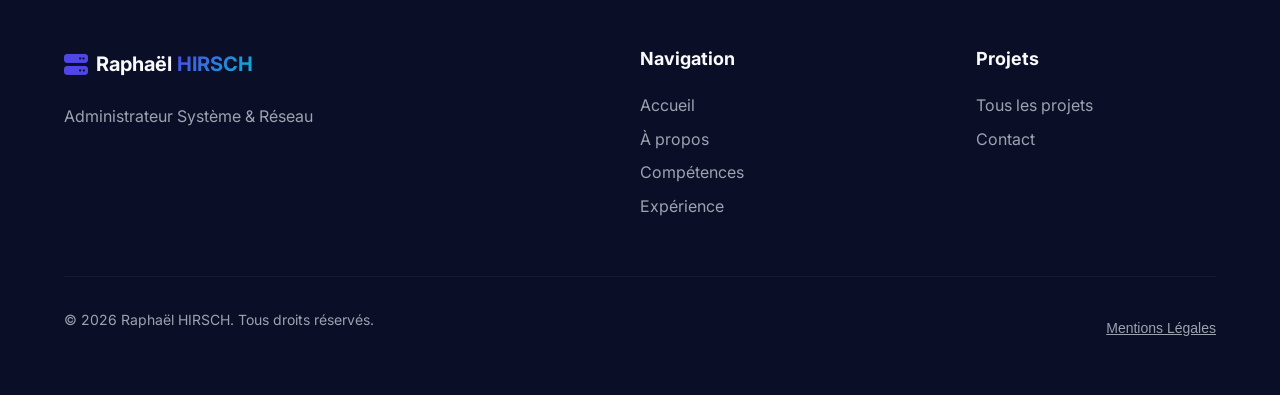
==== commit 30002c1b: "modif" ====
--- a/index.html
+++ b/index.html
@@ -130,10 +130,10 @@
                 <p class="hero-greeting">Bonjour, je suis</p>
                 <h1 class="hero-title">Raphaël HIRSCH</h1>
                 <h2 class="hero-subtitle">
-                    Administrateur Système & Réseau | Infrastructure, Cybersécurité & Management IT
+                    Manager en infrastructure et cybersécurité des SI
                 </h2>
                 <p class="hero-description">
-                    Spécialisé dans la conception et la sécurisation d'infrastructures IT. De l'automatisation de serveurs à la gestion de projets techniques en collectivité territoriale, je transforme les défis informatiques en solutions robustes, sécurisées et évolutives. Ma démarche : allier une forte expertise technique (virtualisation, conteneurisation) à une véritable vision managériale.
+                    Spécialisé dans l'architecture et la sécurisation des infrastructures IT. J'allie une solide expertise technique (virtualisation, cybersécurité) au pilotage stratégique de projets. Mon objectif : concevoir, déployer et manager des systèmes d'information résilients, performants et adaptés aux nouveaux enjeux de sécurité.
                 </p>
                 <div class="hero-cta">
                     <a href="#projects" class="btn btn-primary" id="btnProjects">
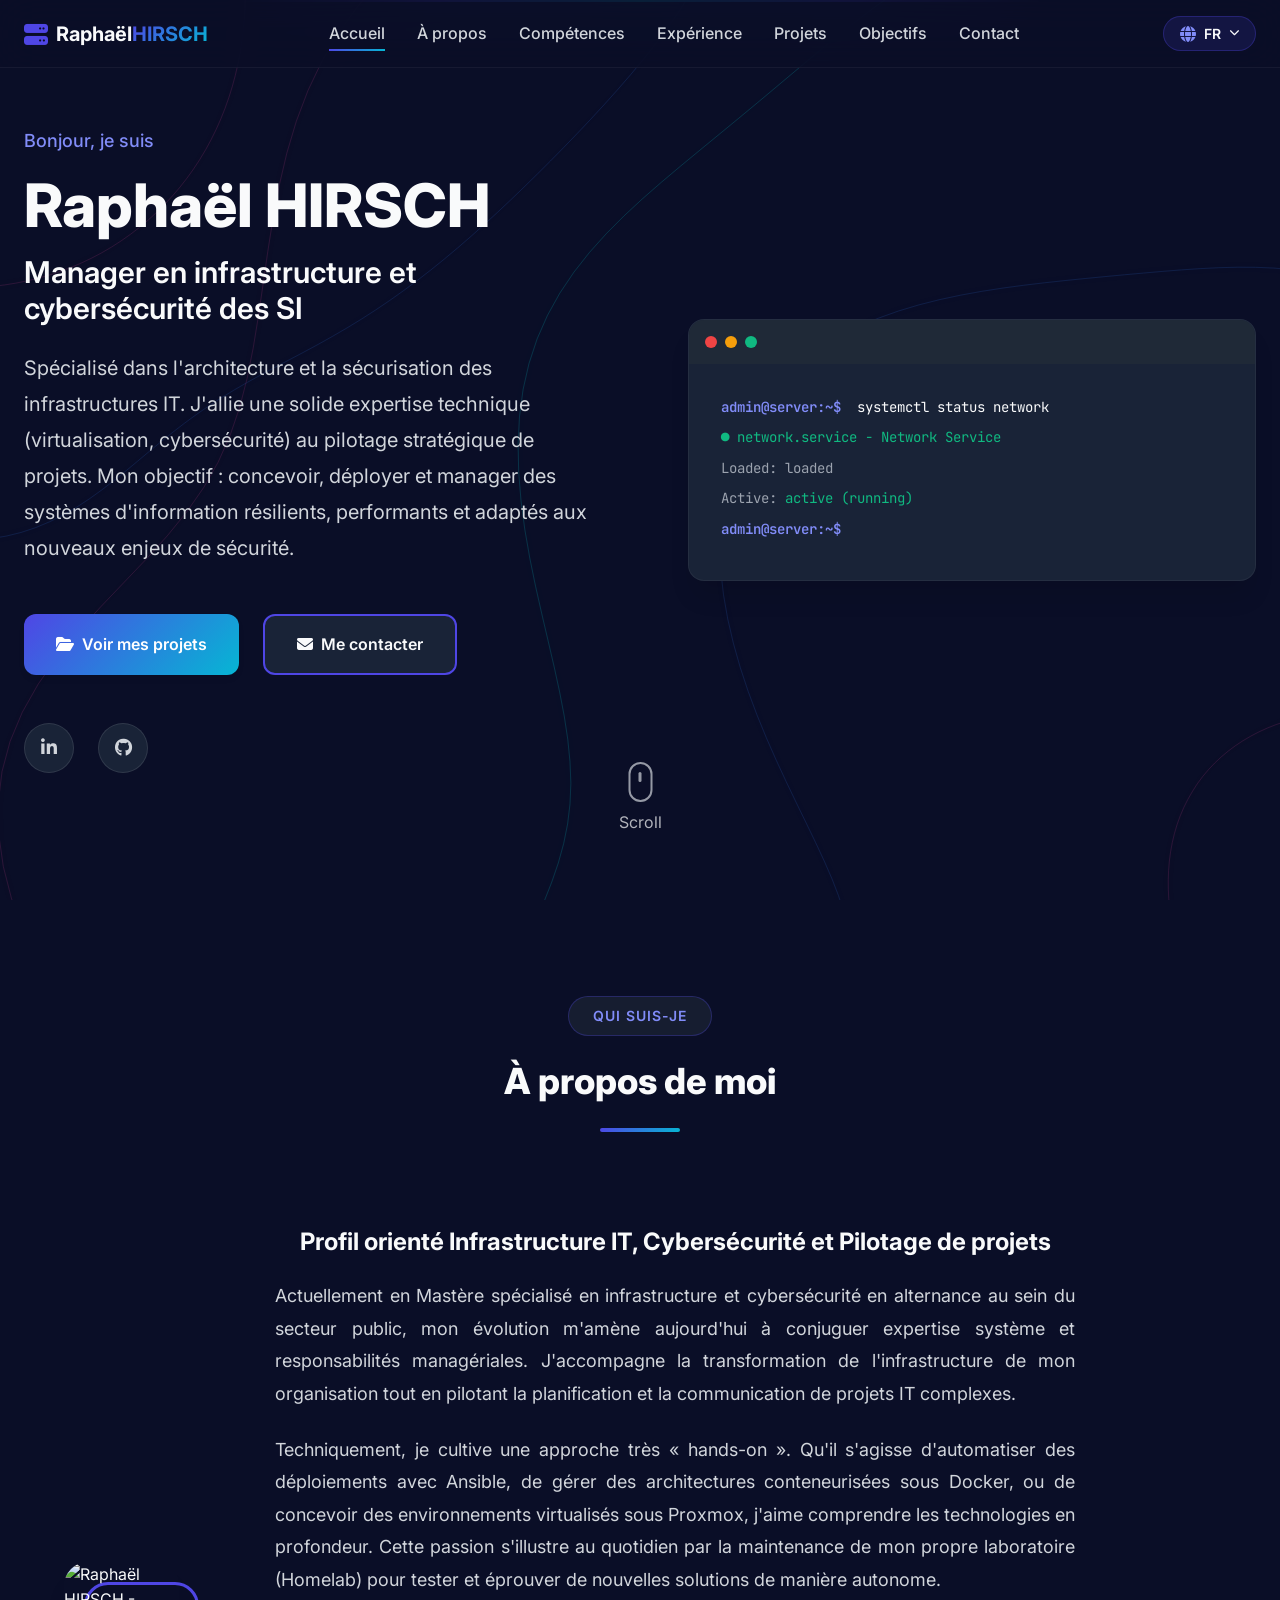
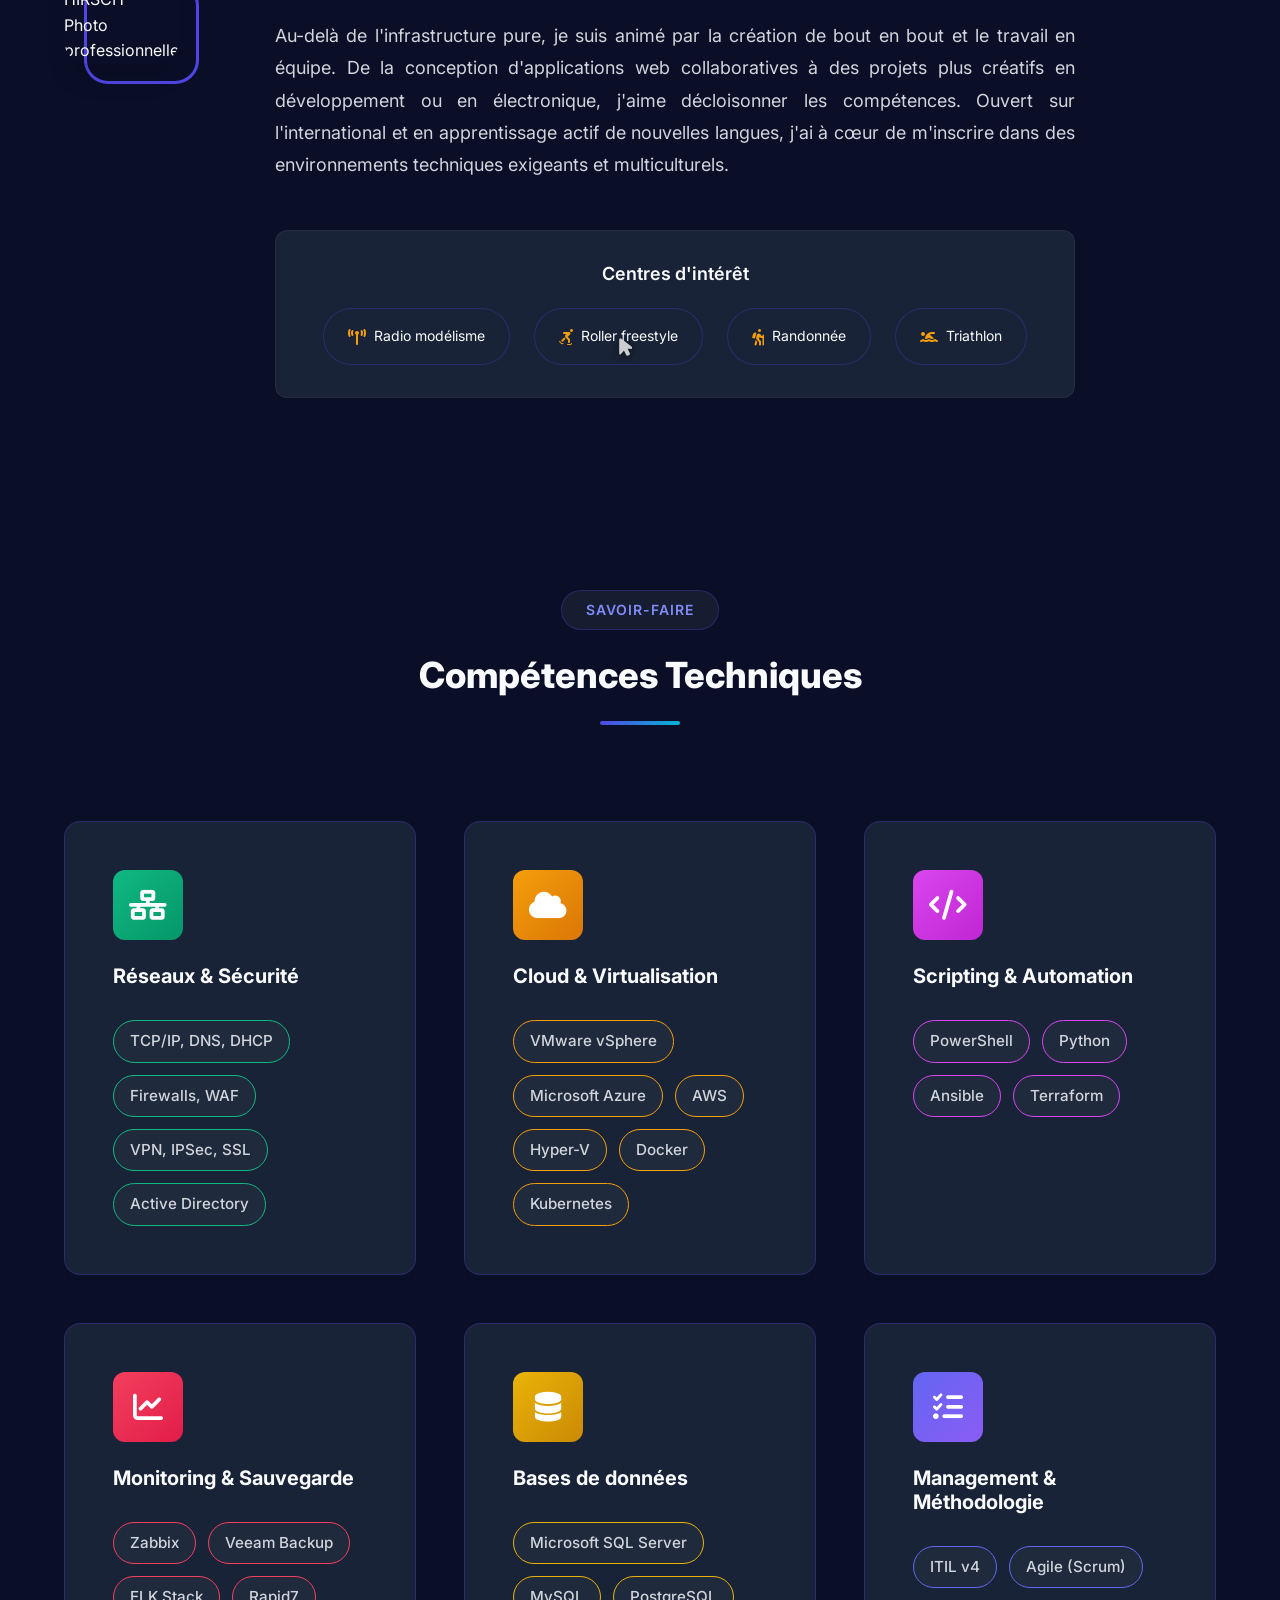
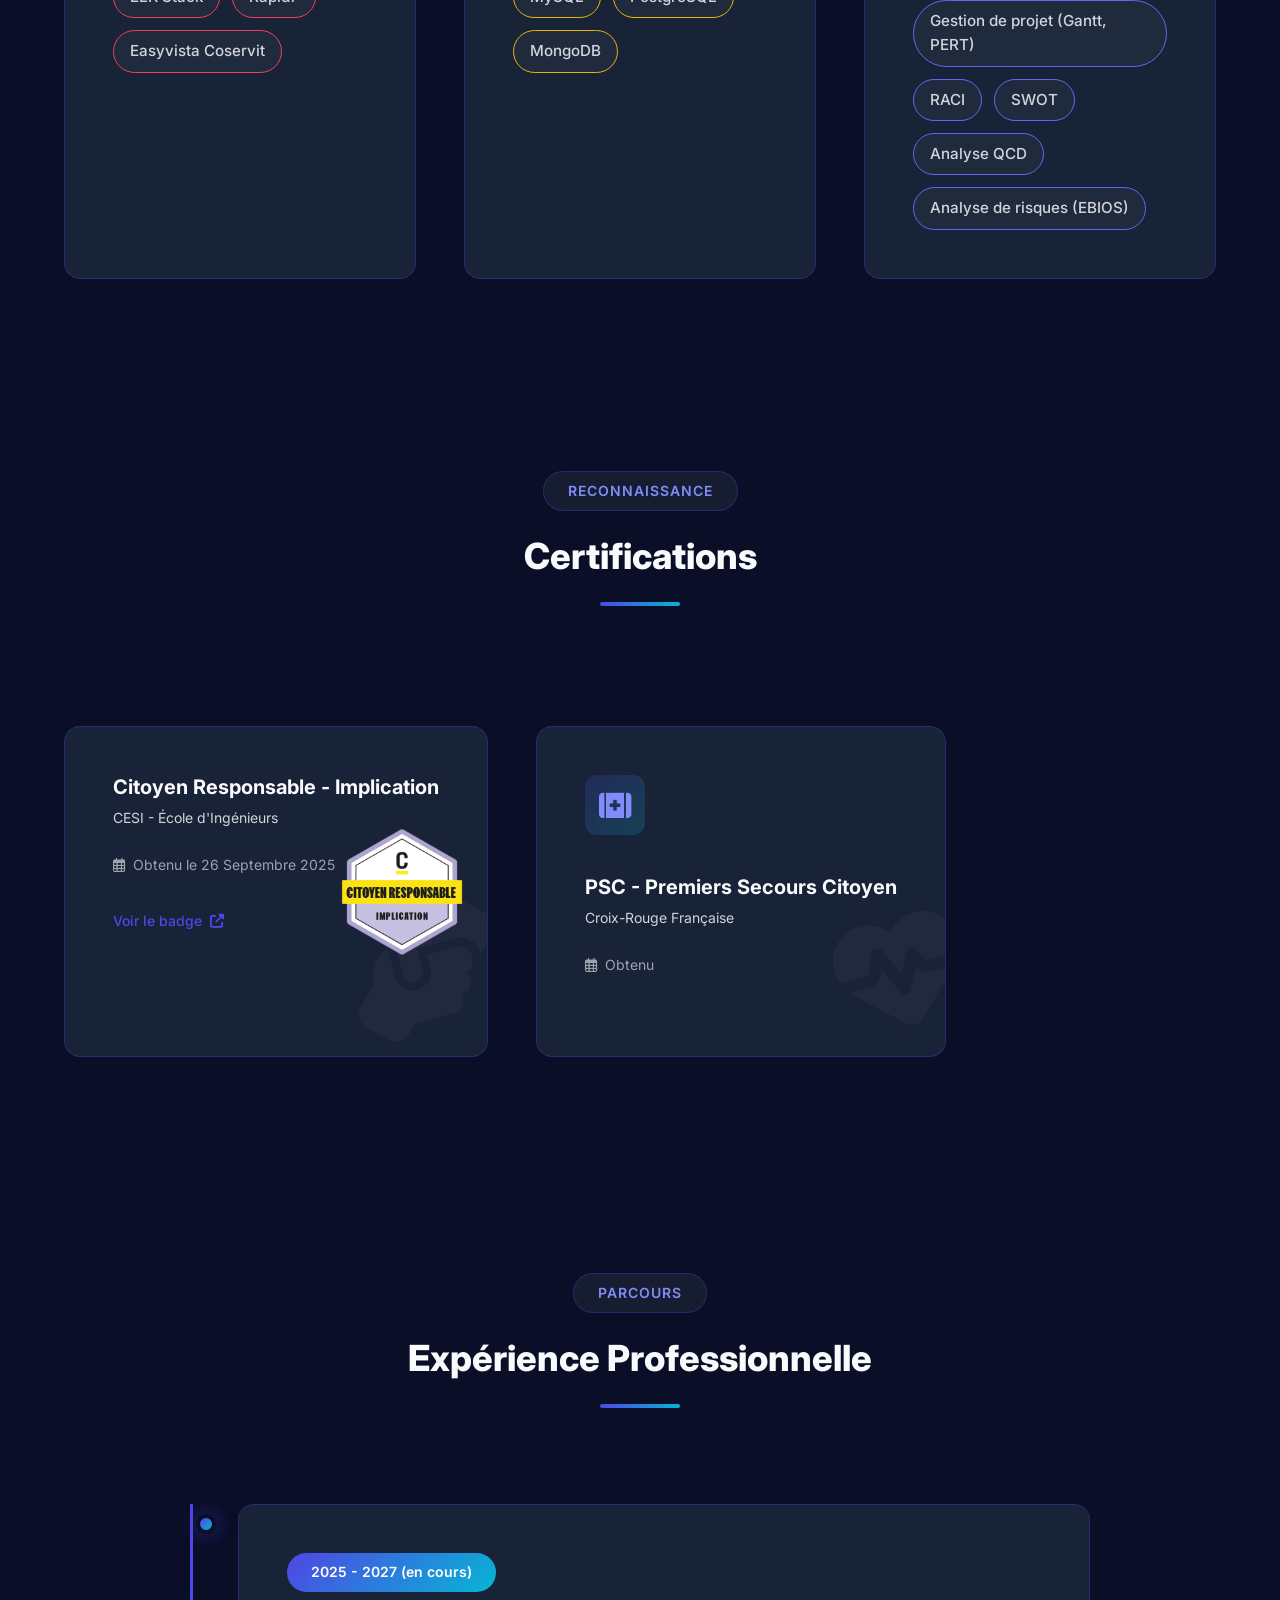
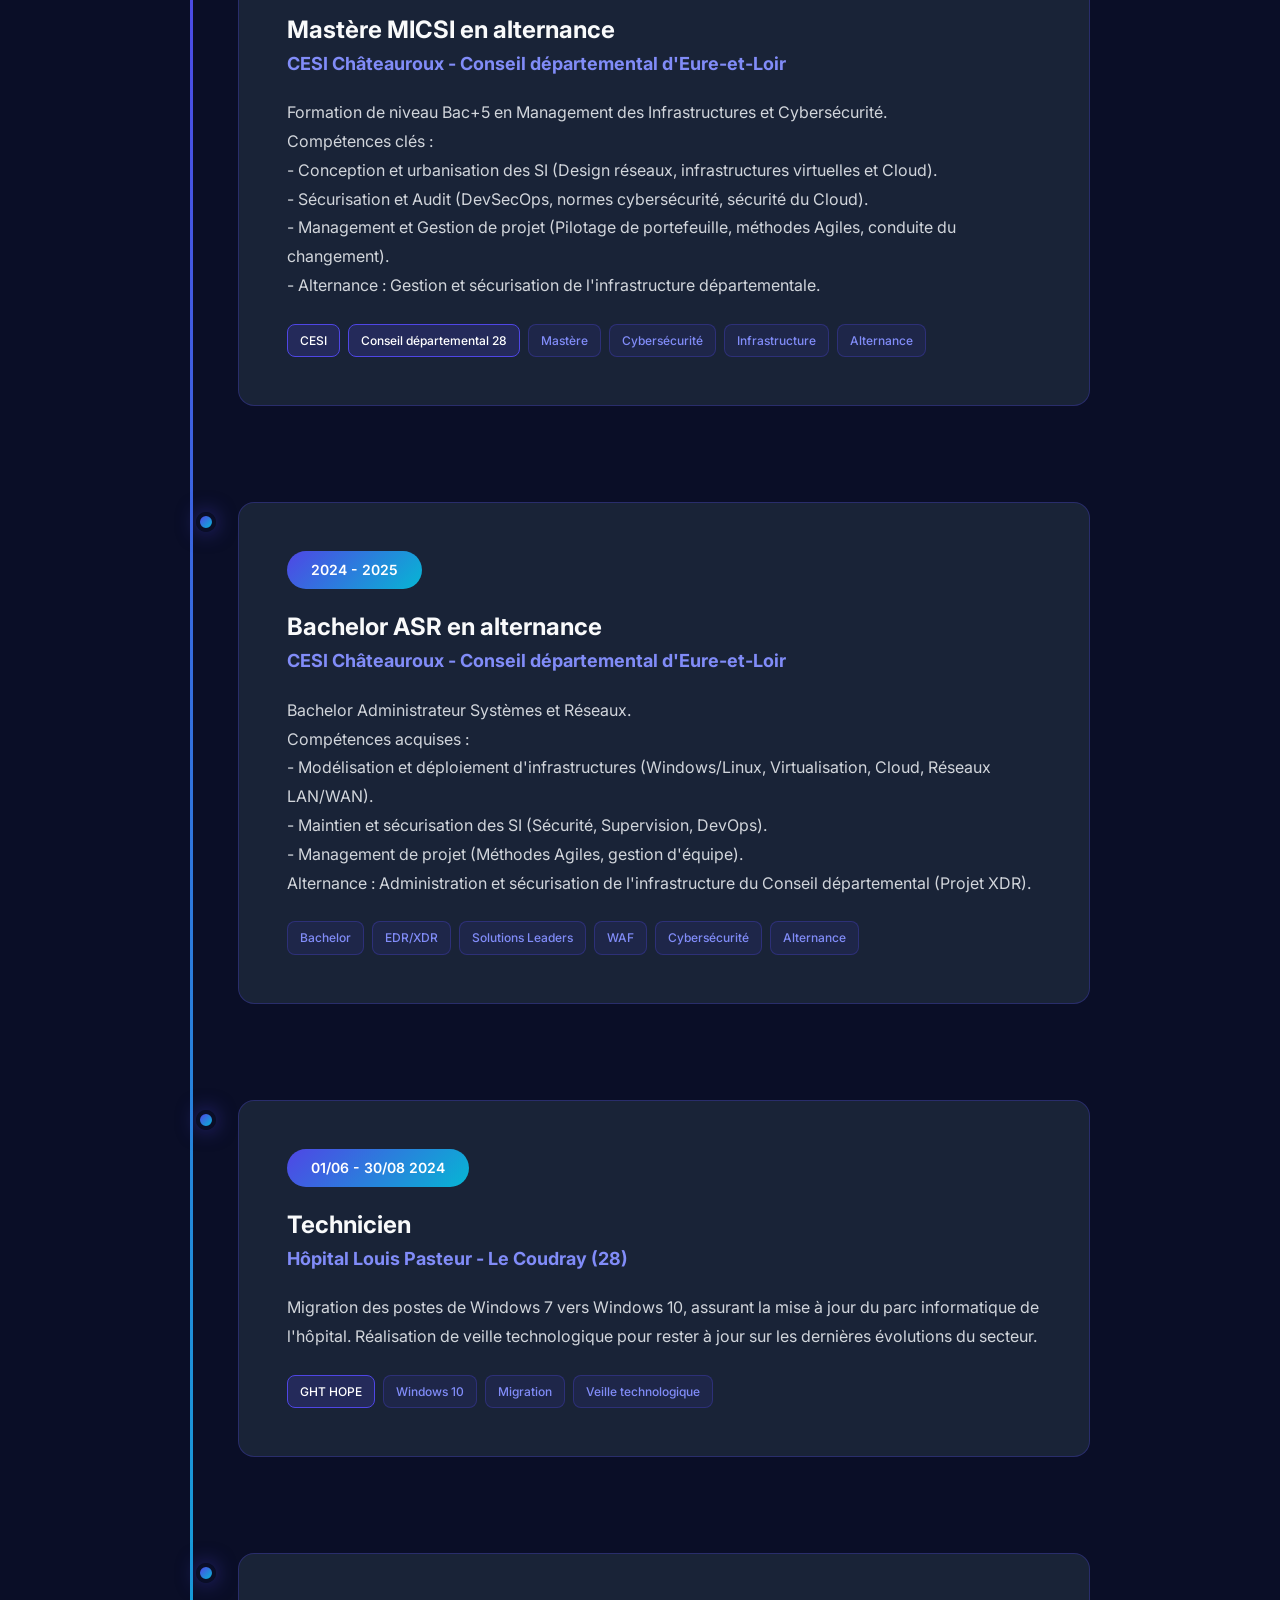
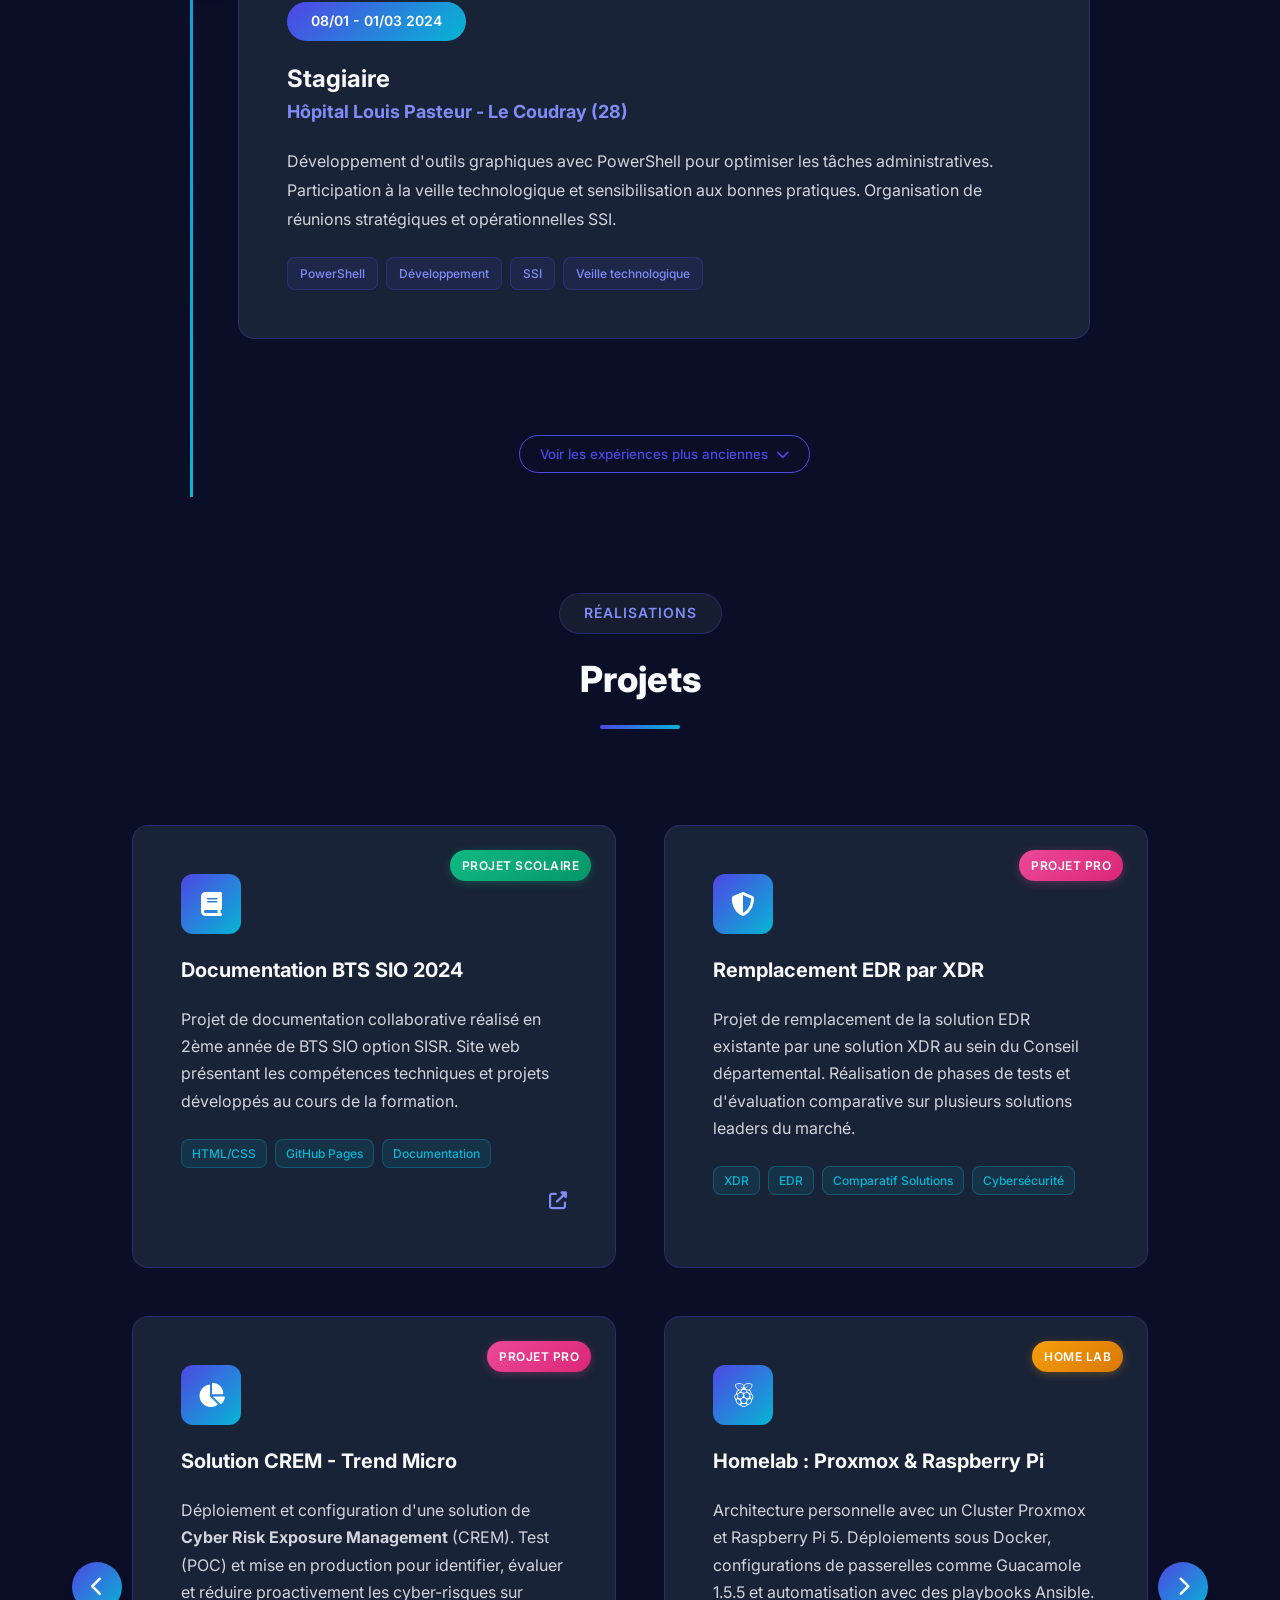
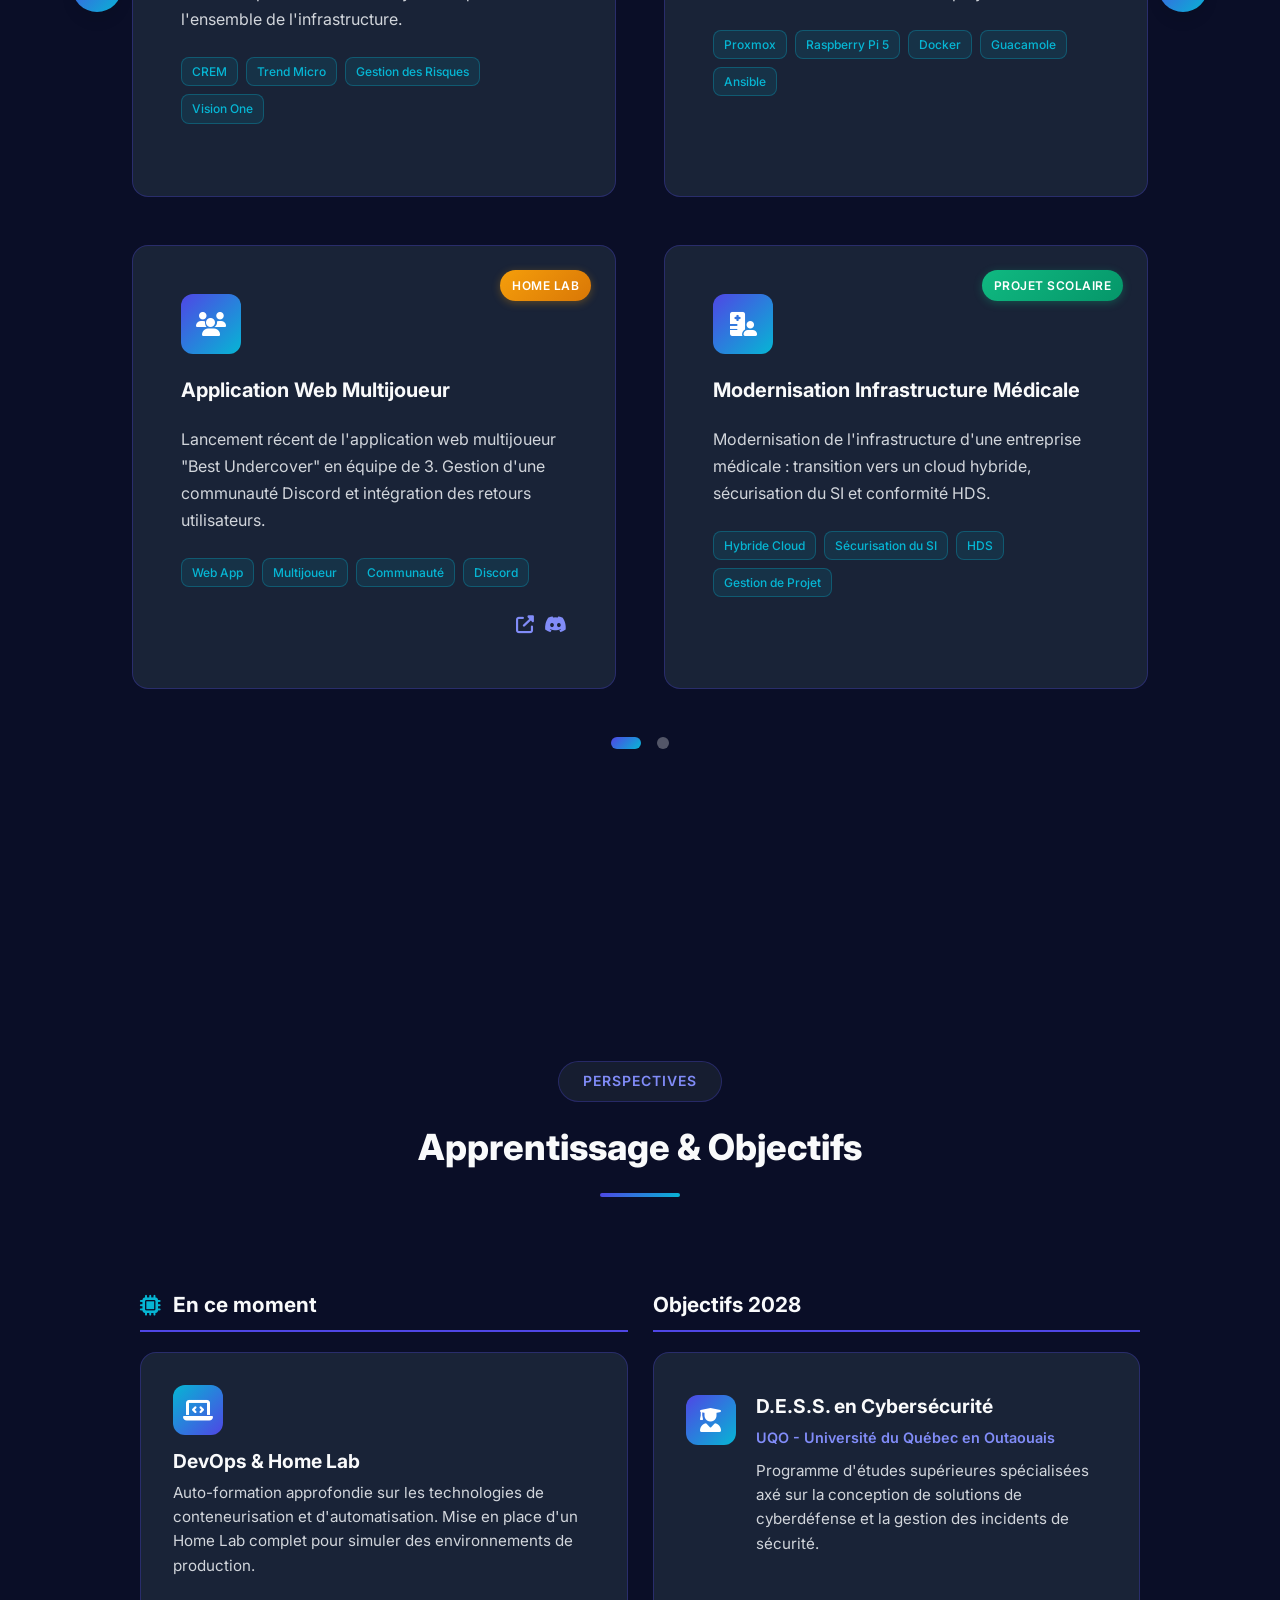
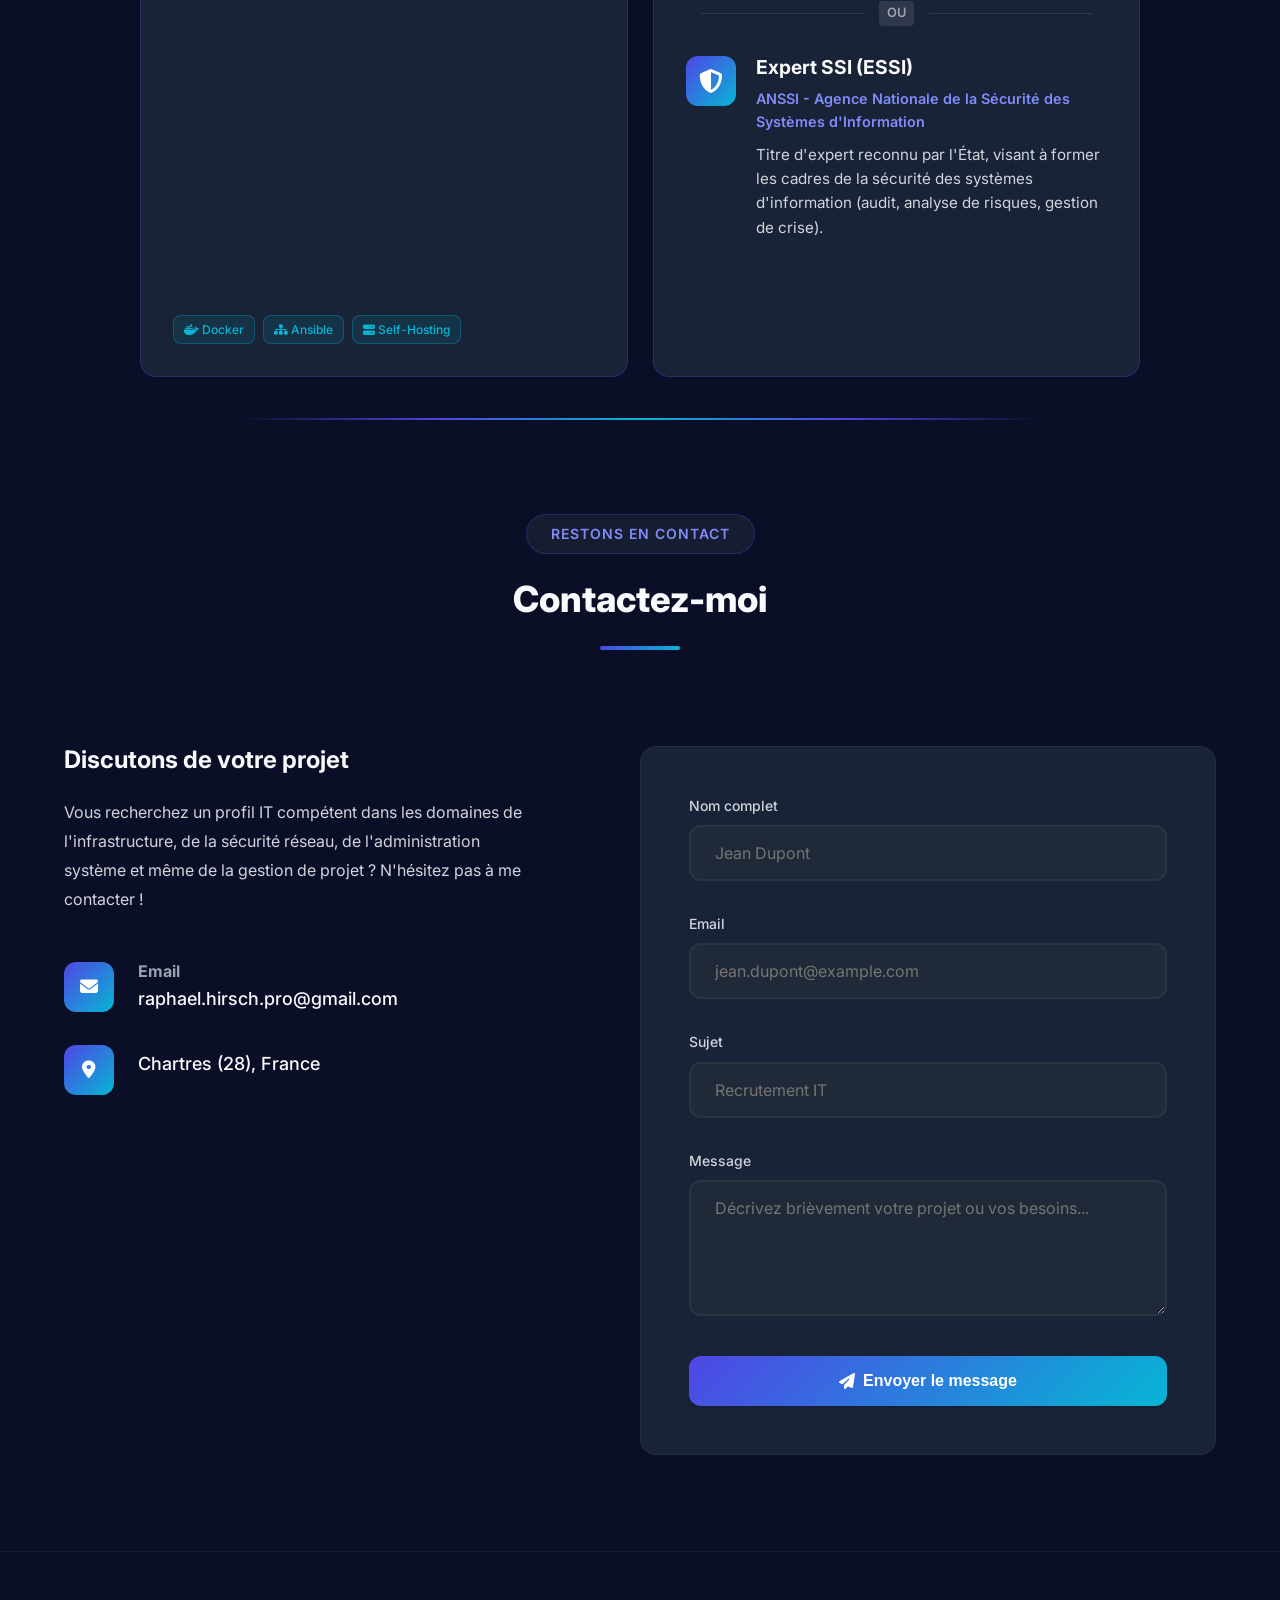
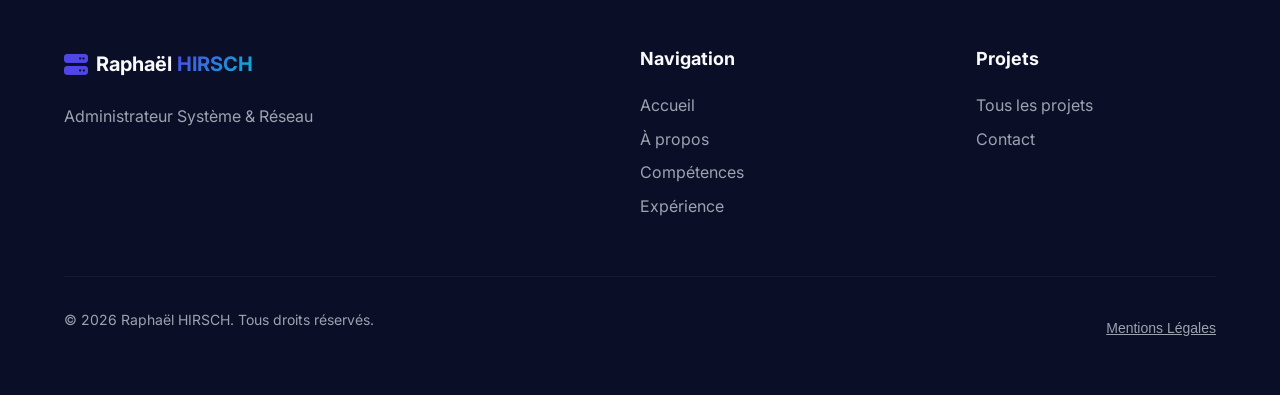
==== commit 6e8936b4: "cut mots" ====
--- a/index.html
+++ b/index.html
@@ -133,7 +133,10 @@
                     Manager en infrastructure et cybersécurité des SI
                 </h2>
                 <p class="hero-description">
-                    Spécialisé dans l'architecture et la sécurisation des infrastructures IT. J'allie une solide expertise technique (virtualisation, cybersécurité) au pilotage stratégique de projets. Mon objectif : concevoir, déployer et manager des systèmes d'information résilients, performants et adaptés aux nouveaux enjeux de sécurité.
+                    Spécialisé dans l'architecture et la sécurisation des infrastructures IT. J'allie une solide
+                    expertise technique au pilotage stratégique de projets. Mon objectif : concevoir, déployer et
+                    manager des systèmes d'information résilients, performants et adaptés aux nouveaux enjeux de
+                    sécurité.
                 </p>
                 <div class="hero-cta">
                     <a href="#projects" class="btn btn-primary" id="btnProjects">
@@ -215,15 +218,27 @@
                     </div>
                 </div>
                 <div class="about-text">
-                    <h3 class="about-subtitle">Profil orienté Infrastructure IT, Cybersécurité et Pilotage de projets</h3>
+                    <h3 class="about-subtitle">Profil orienté Infrastructure IT, Cybersécurité et Pilotage de projets
+                    </h3>
                     <p class="about-description">
-                        Actuellement en Mastère spécialisé en infrastructure et cybersécurité en alternance au sein du secteur public, mon évolution m'amène aujourd'hui à conjuguer expertise système et responsabilités managériales. J'accompagne la transformation de l'infrastructure de mon organisation tout en pilotant la planification et la communication de projets IT complexes.
+                        Actuellement en Mastère spécialisé en infrastructure et cybersécurité en alternance au sein du
+                        secteur public, mon évolution m'amène aujourd'hui à conjuguer expertise système et
+                        responsabilités managériales. J'accompagne la transformation de l'infrastructure de mon
+                        organisation tout en pilotant la planification et la communication de projets IT complexes.
                     </p>
                     <p class="about-description">
-                        Techniquement, je cultive une approche très « hands-on ». Qu'il s'agisse d'automatiser des déploiements avec Ansible, de gérer des architectures conteneurisées sous Docker, ou de concevoir des environnements virtualisés sous Proxmox, j'aime comprendre les technologies en profondeur. Cette passion s'illustre au quotidien par la maintenance de mon propre laboratoire (Homelab) pour tester et éprouver de nouvelles solutions de manière autonome.
+                        Techniquement, je cultive une approche très « hands-on ». Qu'il s'agisse d'automatiser des
+                        déploiements avec Ansible, de gérer des architectures conteneurisées sous Docker, ou de
+                        concevoir des environnements virtualisés sous Proxmox, j'aime comprendre les technologies en
+                        profondeur. Cette passion s'illustre au quotidien par la maintenance de mon propre laboratoire
+                        (Homelab) pour tester et éprouver de nouvelles solutions de manière autonome.
                     </p>
                     <p class="about-description">
-                        Au-delà de l'infrastructure pure, je suis animé par la création de bout en bout et le travail en équipe. De la conception d'applications web collaboratives à des projets plus créatifs en développement ou en électronique, j'aime décloisonner les compétences. Ouvert sur l'international et en apprentissage actif de nouvelles langues, j'ai à cœur de m'inscrire dans des environnements techniques exigeants et multiculturels.
+                        Au-delà de l'infrastructure pure, je suis animé par la création de bout en bout et le travail en
+                        équipe. De la conception d'applications web collaboratives à des projets plus créatifs en
+                        développement ou en électronique, j'aime décloisonner les compétences. Ouvert sur
+                        l'international et en apprentissage actif de nouvelles langues, j'ai à cœur de m'inscrire dans
+                        des environnements techniques exigeants et multiculturels.
                     </p>
 
                     <div class="about-interests">
@@ -764,7 +779,9 @@
                                 </div>
                                 <h3 class="project-title">Homelab : Proxmox & Raspberry Pi</h3>
                                 <p class="project-description">
-                                    Architecture personnelle avec un Cluster Proxmox et Raspberry Pi 5. Déploiements sous Docker, configurations de passerelles comme Guacamole 1.5.5 et automatisation avec des playbooks Ansible.
+                                    Architecture personnelle avec un Cluster Proxmox et Raspberry Pi 5. Déploiements
+                                    sous Docker, configurations de passerelles comme Guacamole 1.5.5 et automatisation
+                                    avec des playbooks Ansible.
                                 </p>
                                 <div class="project-tech">
                                     <span class="tech-badge">Proxmox</span>
@@ -776,13 +793,15 @@
                             </div>
 
                             <div class="project-card" data-project="undercover">
-                                <span class="project-badge homelab-badge" style="background-color: var(--primary-color);">Projet Web / Équipe</span>
+                                <span class="project-badge homelab-badge"
+                                    style="background-color: var(--primary-color);">Projet Web / Équipe</span>
                                 <div class="project-icon">
                                     <i class="fas fa-users"></i>
                                 </div>
                                 <h3 class="project-title">Application Web Multijoueur</h3>
                                 <p class="project-description">
-                                    Lancement récent de l'application web multijoueur "Best Undercover" en équipe de 3. Gestion d'une communauté Discord et intégration des retours utilisateurs.
+                                    Lancement récent de l'application web multijoueur "Best Undercover" en équipe de 3.
+                                    Gestion d'une communauté Discord et intégration des retours utilisateurs.
                                 </p>
                                 <div class="project-tech">
                                     <span class="tech-badge">Web App</span>
@@ -791,8 +810,11 @@
                                     <span class="tech-badge">Discord</span>
                                 </div>
                                 <div class="project-link">
-                                    <a href="https://best-undercover.vercel.app/" target="_blank" style="color: inherit; margin-right: 10px;"><i class="fas fa-external-link-alt"></i></a>
-                                    <a href="https://discord.gg/QgcaYUHMV" target="_blank" style="color: inherit;"><i class="fab fa-discord"></i></a>
+                                    <a href="https://best-undercover.vercel.app/" target="_blank"
+                                        style="color: inherit; margin-right: 10px;"><i
+                                            class="fas fa-external-link-alt"></i></a>
+                                    <a href="https://discord.gg/QgcaYUHMV" target="_blank" style="color: inherit;"><i
+                                            class="fab fa-discord"></i></a>
                                 </div>
                             </div>
 
@@ -865,13 +887,16 @@
                             </div>
 
                             <div class="project-card" data-project="unity-game">
-                                <span class="project-badge homelab-badge" style="background-color: #eab308; color: #fff;">Projet Créatif</span>
+                                <span class="project-badge homelab-badge"
+                                    style="background-color: #eab308; color: #fff;">Projet Créatif</span>
                                 <div class="project-icon">
                                     <i class="fas fa-gamepad"></i>
                                 </div>
                                 <h3 class="project-title">Jeu Action-RPG 2D & Hardware</h3>
                                 <p class="project-description">
-                                    Développement d'un jeu Action-RPG 2D sur Unity assisté par l'IA et conceptions hardware sur base d'ESP32. Une logique algorithmique et curiosité technique au-delà de l'administration réseau classique.
+                                    Développement d'un jeu Action-RPG 2D sur Unity assisté par l'IA et conceptions
+                                    hardware sur base d'ESP32. Une logique algorithmique et curiosité technique au-delà
+                                    de l'administration réseau classique.
                                 </p>
                                 <div class="project-tech">
                                     <span class="tech-badge">Unity / C#</span>
